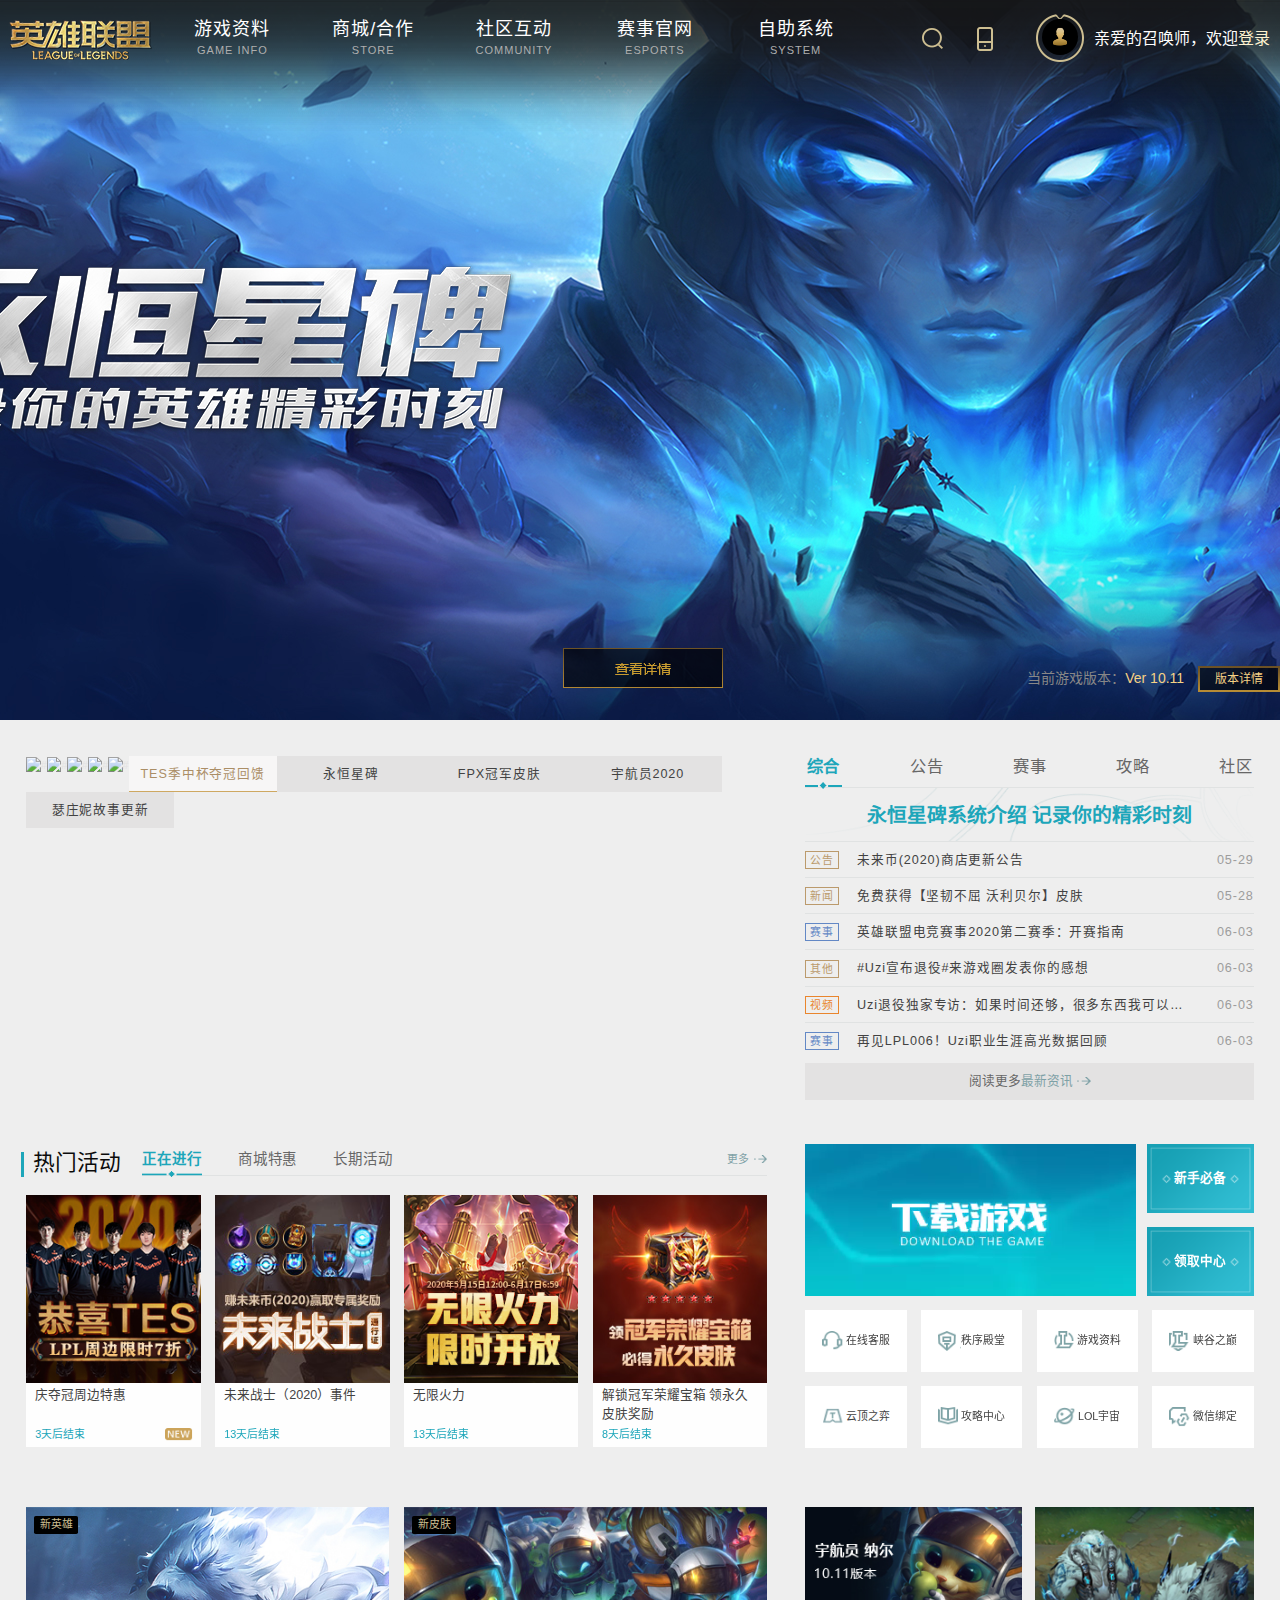
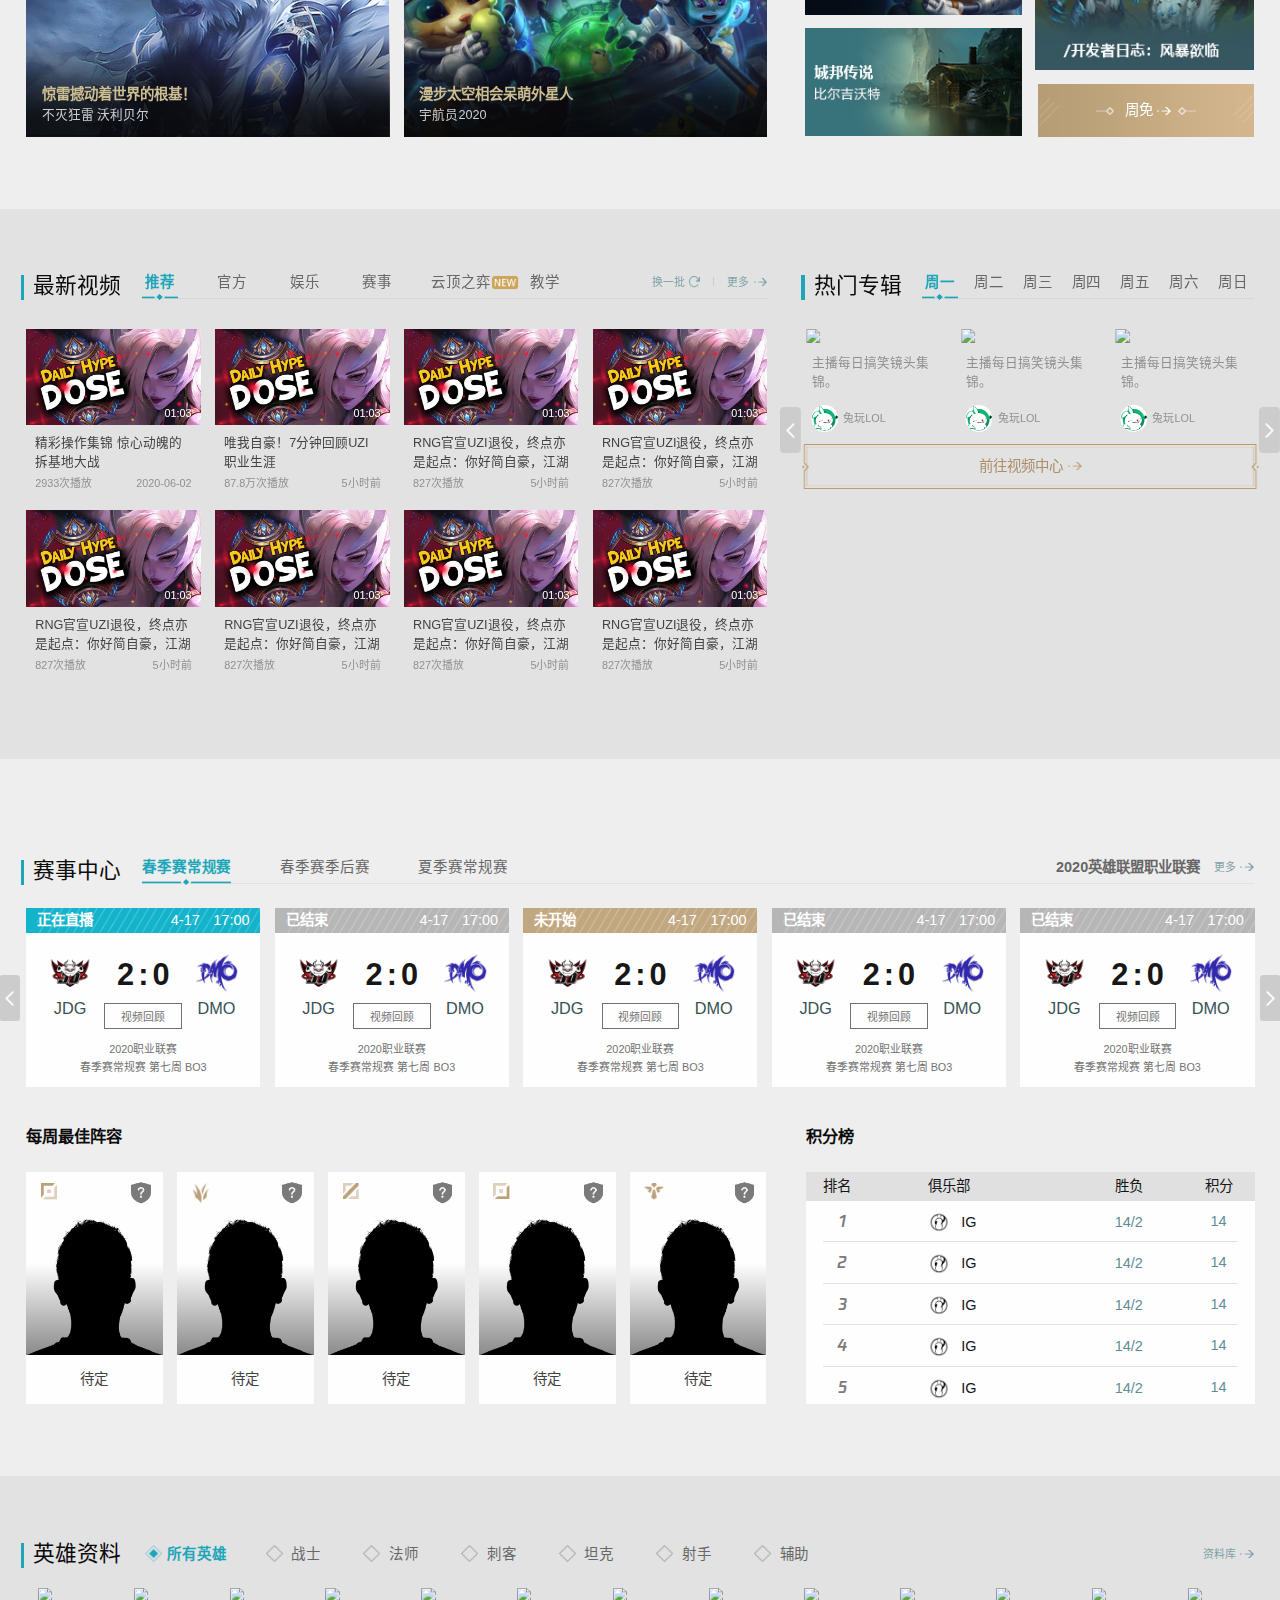
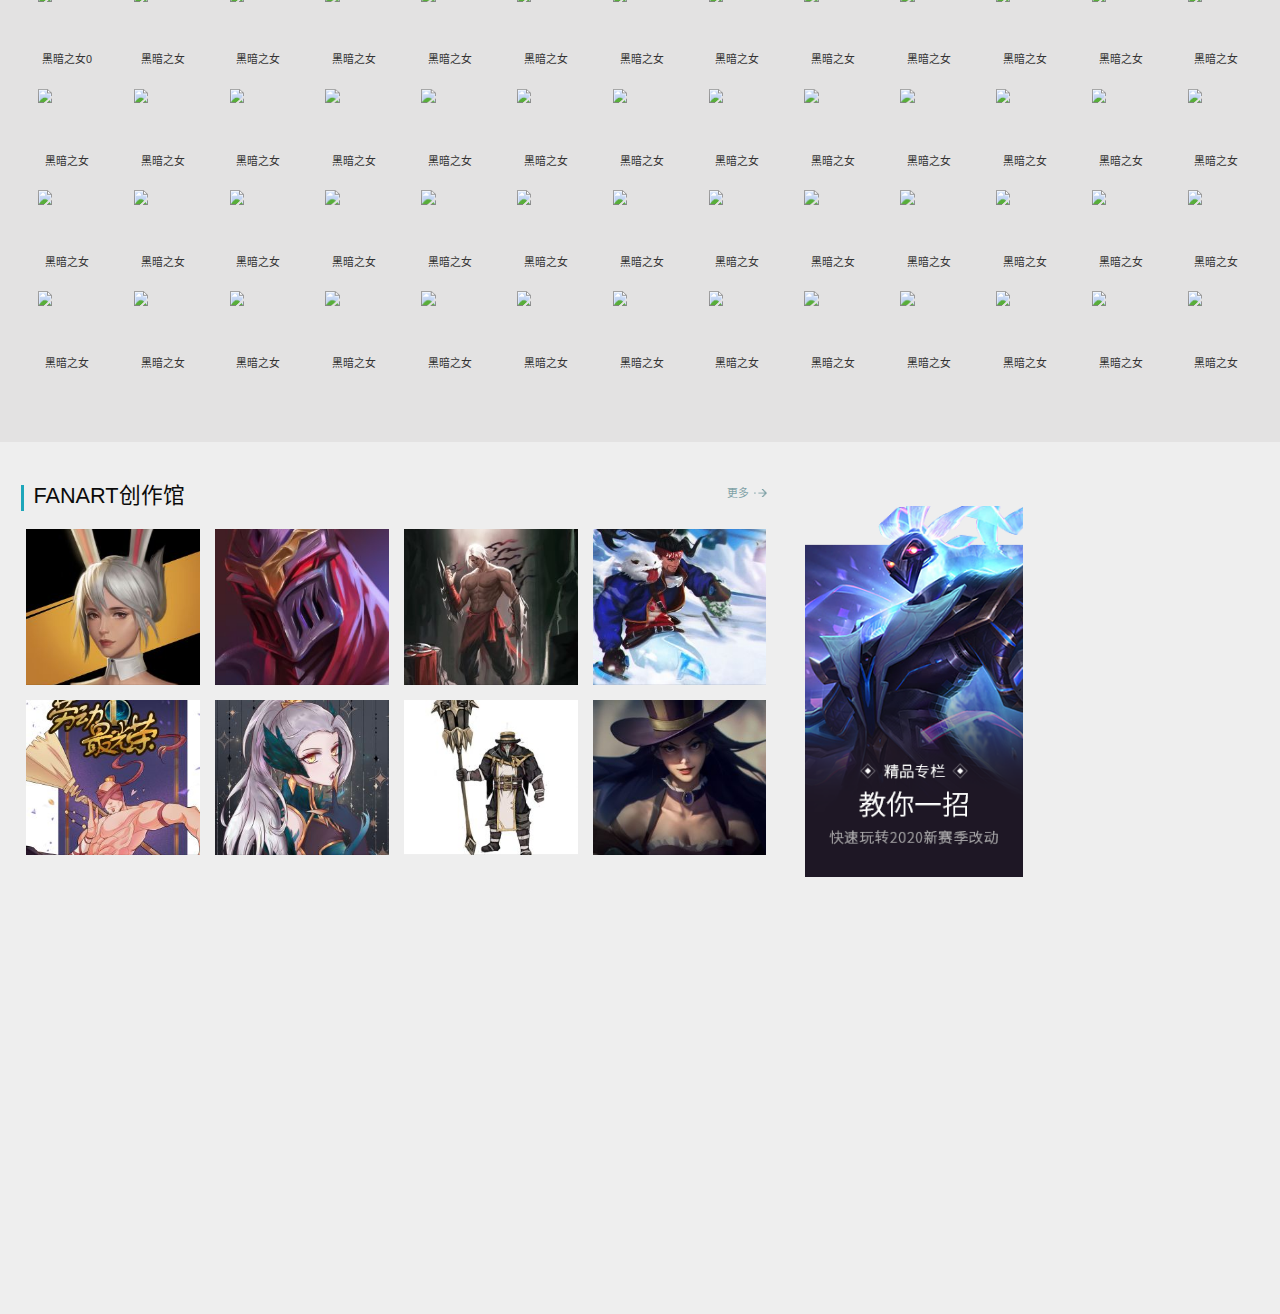
==== index.html @ ab1fd2f3 "FANART创作馆左侧内容开发完成" ====
<!DOCTYPE html>
<html lang="zh-CN">

<head>
    <meta charset="UTF-8">
    <meta name="viewport" content="width=device-width, initial-scale=1.0">
    <link rel="shortcut icon" href="favicon.ico" type="image/x-icon">
    <link rel="stylesheet" href="css/base.css">
    <link rel="stylesheet" href="css/common.css">
    <link rel="stylesheet" href="css/index.css">
    <link rel="stylesheet" href="css/idangerous.swiper.scrollbar.css">
    <!-- <script src="js/idangerous.swiper2.7.6.js"></script> -->
    <!-- <script src="js/jquery-3.2.1.js"></script> -->
    <title>英雄联盟</title>
</head>

<body>
    <header class="big pr">
        <div class="head_nav w pr">
            <img src="./images/logo-public.png" alt="" class="fl">
            <ul class="fl" onmouseover="subNavDown()" onmouseout="subNavUp()">
                <li>
                    <a href="javascript:;">
                        <h3 class="head_title">游戏资料</h3>
                        <span class="head_subtitle">GAME INFO</span>
                    </a>
                </li>
                <li>
                    <a href="javascript:;">
                        <h3 class="head_title">商城/合作</h3>
                        <span class="head_subtitle">STORE</span>
                    </a>
                </li>
                <li>
                    <a href="javascript:;">
                        <h3 class="head_title">社区互动</h3>
                        <span class="head_subtitle">COMMUNITY</span>
                    </a>
                </li>
                <li>
                    <a href="javascript:;">
                        <h3 class="head_title">赛事官网</h3>
                        <span class="head_subtitle">ESPORTS</span>
                    </a>
                </li>
                <li>
                    <a href="javascript:;">
                        <h3 class="head_title">自助系统</h3>
                        <span class="head_subtitle">SYSTEM</span>
                    </a>
                </li>
            </ul>
            <ul class="fr">
                <li><a href="javascript:;" class="icon_search" onclick="searchOpen()"></a></li>
                <li><a href="javascript:;" class="icon_phone" onmouseover="display('.hover_phone', 'show')"
                        onmouseout="display('.hover_phone', 'none')"></a></li>
                <li>
                    <div class="unlogin pr" onmouseover="display('.hover_login', 'show')"
                        onmouseout="display('.hover_login', 'none')">
                        <a href="javascript:;" class="icon_user fl"><img src="images/default.png" alt=""
                                srcset=""></a><span>亲爱的召唤师，欢迎</span><a href="javascript:;" class="head_login">登录</a>
                    </div>
                </li>
            </ul>
            <div class="hover_phone pa" onmouseover="display('.hover_phone', 'show')"
                onmouseout="display('.hover_phone', 'none')">
                <div class="qrcode">
                    <img src="images/zm-qrcode.jpg" class="qrcode_img">
                </div>
                <p>扫码下载掌上英雄联盟</p>
                <img src="images/polo.gif" class="polo pa">
            </div>
            <div class="hover_login pa" onmouseover="display('.hover_login', 'show')"
                onmouseout="display('.hover_login', 'none')">
                <p class="p1">
                    登录并且绑定大区后才可以查看您的具体信息哦<br>
                    (包括战绩、资产、声望）
                </p>
                <p class="p2">
                    官网个人信息显示略有延迟，请以游戏数据为准
                </p>
                <a href="javascript:;" class="">进入个人中心<i class="arrow"></i></a>
            </div>
        </div>
        <div class="dark_mark"></div>
        <div class="head_sub_nav pa hide" onmouseover="subNavDown()" onmouseout="subNavUp()">
            <div class="head_sub_nav_inner w">
                <ul>
                    <li>
                        <a href="javascript:;">
                            <span>游戏下载</span>
                        </a>
                    </li>
                    <li>
                        <a href="javascript:;">
                            <span>新手指引</span>
                        </a>
                    </li>
                    <li>
                        <a href="javascript:;">
                            <span>资料库</span>
                        </a>
                    </li>
                    <li>
                        <a href="javascript:;">
                            <i class="icon_new"></i>
                            <span>云顶之弈</span>
                        </a>
                    </li>
                    <li>
                        <a href="javascript:;">
                            <i class="icon_new"></i>
                            <span>攻略中心</span>
                        </a>
                    </li>
                    <li>
                        <a href="javascript:;">
                            <span>开发者基地</span>
                        </a>
                    </li>
                    <li>
                        <a href="javascript:;">
                            <span>海克斯战利品库</span>
                        </a>
                    </li>
                    <li>
                        <a href="javascript:;">
                            <span>英雄联盟宇宙</span>
                        </a>
                    </li>
                </ul>
                <ul>
                    <li>
                        <a href="javascript:;">
                            <span>点券充值</span>
                        </a>
                    </li>
                    <li>
                        <a href="javascript:;">
                            <i class="icon_hot"></i>
                            <span>道聚城</span>
                        </a>
                    </li>
                    <li>
                        <a href="javascript:;">
                            <span>周边商城</span>
                        </a>
                    </li>
                    <li>
                        <a href="javascript:;">
                            <span>LOL桌游</span>
                        </a>
                    </li>
                    <li>
                        <a href="javascript:;">
                            <span>LOL信用卡</span>
                        </a>
                    </li>
                    <li>
                        <a href="javascript:;">
                            <span>网吧特权</span>
                        </a>
                    </li>
                    <li>
                        <a href="javascript:;">
                            <span>电竞小说</span>
                        </a>
                    </li>
                </ul>
                <ul>
                    <li>
                        <a href="javascript:;">
                            <span>官方社区</span>
                        </a>
                    </li>
                    <li>
                        <a href="javascript:;">
                            <span>视频中心</span>
                        </a>
                    </li>
                    <li>
                        <a href="javascript:;">
                            <span>官方论坛</span>
                        </a>
                    </li>
                    <li>
                        <a href="javascript:;">
                            <span>官方微信</span>
                        </a>
                    </li>
                    <li>
                        <a href="javascript:;">
                            <span>官方微博</span>
                        </a>
                    </li>
                    <li>
                        <a href="javascript:;">
                            <span>玩家创作馆</span>
                        </a>
                    </li>
                    <li>
                        <a href="javascript:;">
                            <i class="icon_new"></i>
                            <span>作者入驻计划</span>
                        </a>
                    </li>
                    <li>
                        <a href="javascript:;">
                            <span>玩家服务</span>
                        </a>
                    </li>
                </ul>
                <ul>
                    <li>
                        <a href="javascript:;">
                            <i class="icon_hot"></i>
                            <span>LPL职业联赛</span>
                        </a>
                    </li>
                    <li>
                        <a href="javascript:;">
                            <i class="icon_hot"></i>
                            <span>LDL发展联赛</span>
                        </a>
                    </li>
                    <li>
                        <a href="javascript:;">
                            <span>全球总决赛</span>
                        </a>
                    </li>
                    <li>
                        <a href="javascript:;">
                            <span>全明星赛</span>
                        </a>
                    </li>
                    <li>
                        <a href="javascript:;">
                            <i class="icon_new"></i>
                            <span>季中杯</span>
                        </a>
                    </li>
                    <li>
                        <a href="javascript:;">
                            <span>德玛西亚杯</span>
                        </a>
                    </li>
                    <li>
                        <a href="javascript:;">
                            <span>全国高校联赛</span>
                        </a>
                    </li>
                </ul>
                <ul>
                    <li>
                        <a href="javascript:;">
                            <span>联系客服</span>
                        </a>
                    </li>
                    <li>
                        <a href="javascript:;">
                            <i class="icon_new"></i>
                            <span>转区系统</span>
                        </a>
                    </li>
                    <li>
                        <a href="javascript:;">
                            <i class="icon_hot"></i>
                            <span>封号查询</span>
                        </a>
                    </li>
                    <li>
                        <a href="javascript:;">
                            <span>账号注销</span>
                        </a>
                    </li>
                    <li>
                        <a href="javascript:;">
                            <i class="icon_new"></i>
                            <span>信誉分系统</span>
                        </a>
                    </li>
                    <li>
                        <a href="javascript:;">
                            <span>服务器状态查询</span>
                        </a>
                    </li>
                    <li>
                        <a href="javascript:;">
                            <span>秩序殿堂</span>
                        </a>
                    </li>
                    <li>
                        <a href="javascript:;">
                            <span>峡谷之巅</span>
                        </a>
                    </li>
                </ul>
            </div>
        </div>
        <div class="hover_search pa">
            <div class="hover_search_inner w">
                <a href="javascript:;" class="icon_close" onclick="searchClose()"></a>
                <input type="text" placeholder="搜索 lol.qq.com">
                <a href="javascript:;" class="icon_search"></a>
            </div>
            <div class="hover_phone pa" onmouseover="display('.hover_phone', 'show')"
                onmouseout="display('.hover_phone', 'none')">
                <div class="qrcode">
                    <img src="images/zm-qrcode.jpg" class="qrcode_img">
                </div>
                <p>扫码下载掌上英雄联盟</p>
                <img src="images/polo.gif" class="polo pa">
            </div>
        </div>
        <div class="head_topact w pr">
            <a href="javascript:;" class="link pa"></a>
            <div class="version pa">
                <span class="text">当前游戏版本：</span><span class="id">Ver 10.11 </span>
                <a href="javascript:;">版本详情</a>
            </div>
        </div>
    </header>
    <main>
        <div class="top_wrap_bg">
            <section class="top_wrap clearfix">
                <div class="promo fl">
                    <ul class="promo_img_list">
                        <li class="item"><img src="images/promo_img_1.jpeg" alt="#"></a></li>
                        <li class="item"><img src="images/promo_img_2.jpeg" alt="#"></a></li>
                        <li class="item"><img src="images/promo_img_3.jpeg" alt="#"></a></li>
                        <li class="item"><img src="images/promo_img_4.jpeg" alt="#"></a></li>
                        <li class="item"><img src="images/promo_img_5.jpeg" alt="#"></a></li>
                    </ul>
                    <ul class="promo_nav">
                        <li class="item selected" onmouseover="setPromoIndex(0)" onmouseout="startRotate()">TES季中杯夺冠回馈
                        </li>
                        <li class="item" onmouseover="setPromoIndex(1)" onmouseout="startRotate()">永恒星碑</li>
                        <li class="item" onmouseover="setPromoIndex(2)" onmouseout="startRotate()">FPX冠军皮肤</li>
                        <li class="item" onmouseover="setPromoIndex(3)" onmouseout="startRotate()">宇航员2020</li>
                        <li class="item" onmouseover="setPromoIndex(4)" onmouseout="startRotate()">瑟庄妮故事更新</li>
                    </ul>
                </div>
                <div class="news fr">
                    <ul class="new_tab tab">
                        <li class="item selected" onmouseover="select('.news', 0)">综合</li>
                        <li class="item" onmouseover="select('.news', 1)">公告</li>
                        <li class="item" onmouseover="select('.news', 2)">赛事</li>
                        <li class="item" onmouseover="select('.news', 3)">攻略</li>
                        <li class="item" onmouseover="select('.news', 4)">社区</li>
                    </ul>
                    <div class="new_content tab_content">
                        <ul class="content_item selected">
                            <li class="item first">
                                <a href="javascript:;">永恒星碑系统介绍 记录你的精彩时刻</a>
                            </li>
                            <li class="item inform">
                                <span class="tag">公告</span><a href="javascript:;"
                                    class="new_title">未来币(2020)商店更新公告</a><span class="new_date">05-29</span>
                            </li>
                            <li class="item inform">
                                <span class="tag">新闻</span><a href="javascript:;" class="new_title">免费获得【坚韧不屈
                                    沃利贝尔】皮肤</a><span class="new_date">05-28</span>
                            </li>
                            <li class="item sport">
                                <span class="tag">赛事</span><a href="javascript:;"
                                    class="new_title">英雄联盟电竞赛事2020第二赛季：开赛指南</a><span class="new_date">06-03</span>
                            </li>
                            <li class="item inform">
                                <span class="tag">其他</span><a href="javascript:;"
                                    class="new_title">#Uzi宣布退役#来游戏圈发表你的感想</a><span class="new_date">06-03</span>
                            </li>
                            <li class="item video">
                                <span class="tag">视频</span><a href="javascript:;"
                                    class="new_title">Uzi退役独家专访：如果时间还够，很多东西我可以做到
                                </a><span class="new_date">06-03</span>
                            </li>
                            <li class="item sport">
                                <span class="tag">赛事</span><a href="javascript:;"
                                    class="new_title">再见LPL006！Uzi职业生涯高光数据回顾</a><span class="new_date">06-03</span>
                            </li>
                        </ul>
                        <ul class="content_item">
                            <li class="item first">
                                <a href="javascript:;">免费获得【坚韧不屈 沃利贝尔】皮肤</a>
                            </li>
                            <li class="item inform">
                                <span class="tag">公告</span><a href="javascript:;"
                                    class="new_title">季中杯话题活动999Q币皮肤基金中奖名单公布</a><span class="new_date">06-04</span>
                            </li>
                            <li class="item inform">
                                <span class="tag">公告</span><a href="javascript:;"
                                    class="new_title">6月5日免费英雄更新公告</a><span class="new_date">06-03</span>
                            </li>
                            <li class="item inform">
                                <span class="tag">公告</span><a href="javascript:;"
                                    class="new_title">峡谷之巅第六赛季即将结束</a><span class="new_date">06-02</span>
                            </li>
                            <li class="item inform">
                                <span class="tag">公告</span><a href="javascript:;"
                                    class="new_title">6月2日部分大区维护公告</a><span class="new_date">06-01</span>
                            </li>
                            <li class="item inform">
                                <span class="tag">公告</span><a href="javascript:;" class="new_title">庆季中杯TES战队夺冠
                                    精选限定皮肤限时销售活动</a><span class="new_date">05-31</span>
                            </li>
                            <li class="item inform">
                                <span class="tag">公告</span><a href="javascript:;"
                                    class="new_title">游戏环境公示及处罚名单5月29日</a><span class="new_date">05-29</span>
                            </li>
                        </ul>
                        <ul class="content_item">
                            <li class="item first">
                                <a href="javascript:;">英雄联盟电竞赛事2020第二赛季：开赛指南</a>
                            </li>
                            <li class="item video">
                                <span class="tag">视频</span><a href="javascript:;"
                                    class="new_title">【Uzi】故事会谢幕，但传奇会被铭记</a><span class="new_date">06-03</span>
                            </li>
                            <li class="item video">
                                <span class="tag">视频</span><a href="javascript:;"
                                    class="new_title">Uzi追梦多年最终退役，对他的思念已成了一种病</a><span class="new_date">06-03</span>
                            </li>
                            <li class="item video">
                                <span class="tag">视频</span><a href="javascript:;"
                                    class="new_title">Uzi退役独家专访：如果时间还够，很多东西我可以做到</a><span class="new_date">06-03</span>
                            </li>
                            <li class="item video">
                                <span class="tag">视频</span><a href="javascript:;"
                                    class="new_title">唯我自豪！7分钟回顾UZI职业生涯</a><span class="new_date">06-03</span>
                            </li>
                            <li class="item sport">
                                <span class="tag">赛事</span><a href="javascript:;" class="new_title">Uzi正式退役！他不是神
                                    他只不过是一个坚持了八年的追梦人</a><span class="new_date">06-03</span>
                            </li>
                            <li class="item sport">
                                <span class="tag">赛事</span><a href="javascript:;"
                                    class="new_title">再见LPL006！Uzi职业生涯高光数据回顾</a><span class="new_date">06-03</span>
                            </li>
                        </ul>
                        <ul class="content_item">
                            <li class="item first">
                                <a href="javascript:;">还在BAN厄斐琉斯？两个英雄治好月男恐惧症！</a>
                            </li>
                            <li class="item study">
                                <span class="tag">教学</span><a href="javascript:;" class="new_title">云顶虚空刺S级榜首
                                    极速成型85血星系杀手</a><span class="new_date">06-02</span>
                            </li>
                            <li class="item video">
                                <span class="tag">视频</span><a href="javascript:;" class="new_title">云顶之巅：金钱提款器
                                    装备榨汁机，红莲四海盗上分阵容教学</a><span class="new_date">05-31</span>
                            </li>
                            <li class="item study">
                                <span class="tag">教学</span><a href="javascript:;" class="new_title">10.11射手全面加强
                                    AD重新崛起成ADC</a><span class="new_date">05-31</span>
                            </li>
                            <li class="item study">
                                <span class="tag">教学</span><a href="javascript:;" class="new_title">虚空崛起天使降临
                                    新版本云顶阵容大评级</a><span class="new_date">05-31</span>
                            </li>
                            <li class="item study">
                                <span class="tag">教学</span><a href="javascript:;" class="new_title">启封卡牌节奏爆表
                                    Faker路人局上分神器</a><span class="new_date">05-28</span>
                            </li>
                            <li class="item study">
                                <span class="tag">教学</span><a href="javascript:;" class="new_title">云顶虚空英雄的绝唱！
                                    S级阵容虚空斗刺法</a><span class="new_date">05-28</span>
                            </li>
                        </ul>
                        <ul class="content_item">
                            <li class="item first">
                                <a href="javascript:;">假如把Uzi的职业生涯倒放：一只狂小狗半部电竞史</a>
                            </li>
                            <li class="item video">
                                <span class="tag">视频</span><a href="javascript:;" class="new_title">分析JDG再度击败FPX的原因
                                    S9冠军为何退步</a><span class="new_date">06-03</span>
                            </li>
                            <li class="item entertain">
                                <span class="tag">娱乐</span><a href="javascript:;" class="new_title">「快讯」Uzi简自豪断开连接宣布退役
                                    七载逐梦路终究意难平</a><span class="new_date">06-03</span>
                            </li>
                            <li class="item video">
                                <span class="tag">视频</span><a href="javascript:;" class="new_title">专访TES
                                    369：很欣赏Nuguri与Kiin</a><span class="new_date">06-02</span>
                            </li>
                            <li class="item video">
                                <span class="tag">视频</span><a href="javascript:;"
                                    class="new_title">未来战士皮肤混剪——我们必将血战！</a><span class="new_date">06-02</span>
                            </li>
                            <li class="item sport">
                                <span class="tag">赛事</span><a href="javascript:;"
                                    class="new_title">滔搏勇夺季中杯冠军！左手杀人书引热议</a><span class="new_date">06-01</span>
                            </li>
                            <li class="item sport">
                                <span class="tag">赛事</span><a href="javascript:;" class="new_title">RNG大名单：狗不在狼离开
                                    S10之前你只能相信李元浩！</a><span class="new_date">06-01</span>
                            </li>
                        </ul>
                    </div>
                    <a href="javascript:;" class="more">
                        <span class="s1">阅读更多</span><span class="s2">最新资讯</span><i class="arrow"></i>
                    </a>
                </div>
                <div class="hot_act fl">
                    <div class="top_tab clearfix">
                        <span class="tab_title">热门活动</span>
                        <ul class="tab">
                            <li class="item selected" onmouseover="select('.hot_act', 0)">正在进行</li>
                            <li class="item" onmouseover="select('.hot_act', 1)">商城特惠</li>
                            <li class="item" onmouseover="select('.hot_act', 2)">长期活动</li>
                            <a href="javascript:;" class="more">更多<i class="arrow"></i></a>
                        </ul>
                    </div>
                    <div class="tab_content">
                        <ul class="content_item selected">
                            <li class="act_item">
                                <img src="images/act_img_1.jpg" alt="#" class="act_img">
                                <p class="act_title">庆夺冠周边特惠</p>
                                <p class="act_date">3天后结束<i class="icon_new"></i></p>
                                <a href="javascript:;" class="act_mask pa">
                                    <div class="mask_inner">
                                        <i class="hover_bg"></i>
                                        <div class="hover_act_info">
                                            <p class="p1">庆夺冠周边特惠</p>
                                            <p class="p2">恭喜TES夺得MSC冠军，LPL周边七折回馈。</p>
                                            <p class="p2">2020-06-01 - 2020-06-07</p>
                                        </div>
                                    </div>
                                </a>
                            </li>
                            <li class="act_item">
                                <img src="images/act_img_2.jpg" alt="#" class="act_img">
                                <p class="act_title">未来战士（2020）事件</p>
                                <p class="act_date">13天后结束</p>
                                <a href="javascript:;" class="act_mask pa">
                                    <div class="mask_inner">
                                        <i class="hover_bg"></i>
                                        <div class="hover_act_info">
                                            <p class="p1">未来战士（2020）事件</p>
                                            <p class="p2">2000未来币(2020)兑换未来战士 卢锡安 至臻</p>
                                            <p class="p2">2020-05-15 - 2020-06-17</p>
                                        </div>
                                    </div>
                                </a>
                            </li>
                            <li class="act_item">
                                <img src="images/act_img_3.jpg" alt="#" class="act_img">
                                <p class="act_title">无限火力</p>
                                <p class="act_date">13天后结束</p>
                                <a href="javascript:;" class="act_mask pa">
                                    <div class="mask_inner">
                                        <i class="hover_bg"></i>
                                        <div class="hover_act_info">
                                            <p class="p1">无限火力</p>
                                            <p class="p2">享受快速技能冷却，无限法力值，超群攻击速度，随机英雄选择以及符文大陆中最声名显赫海牛的回归吧!</p>
                                            <p class="p2">2020-05-15 - 2020-06-17</p>
                                        </div>
                                    </div>
                                </a>
                            </li>
                            <li class="act_item">
                                <img src="images/act_img_4.jpg" alt="#" class="act_img">
                                <p class="act_title">解锁冠军荣耀宝箱 领永久皮肤奖励</p>
                                <p class="act_date">8天后结束</p>
                                <a href="javascript:;" class="act_mask pa">
                                    <div class="mask_inner">
                                        <i class="hover_bg"></i>
                                        <div class="hover_act_info">
                                            <p class="p1">解锁冠军荣耀宝箱 领永久皮肤奖励</p>
                                            <p class="p2">集火成凰，凤鸣四方。升级冠军荣耀宝箱，必得永久皮肤奖励。</p>
                                            <p class="p2">2020-04-30 - 2020-06-12</p>
                                        </div>
                                    </div>
                                </a>
                            </li>
                        </ul>
                        <ul class="content_item">
                            <li class="act_item">
                                <img src="images/act_img_5.jpg" alt="#" class="act_img">
                                <p class="act_title">黯晶2020</p>
                                <p class="act_date">长期活动</p>
                                <a href="javascript:;" class="act_mask pa">
                                    <div class="mask_inner">
                                        <i class="hover_bg"></i>
                                        <div class="hover_act_info">
                                            <p class="p1">黯晶2020</p>
                                            <p class="p2">全新皮肤和炫彩上线</p>
                                            <p class="p2">开启时间: 2020-03-10</p>
                                        </div>
                                    </div>
                                </a>
                            </li>
                            <li class="act_item">
                                <img src="images/act_img_6.jpg" alt="#" class="act_img">
                                <p class="act_title">小小英雄第四系列</p>
                                <p class="act_date">长期活动</p>
                                <a href="javascript:;" class="act_mask pa">
                                    <div class="mask_inner">
                                        <i class="hover_bg"></i>
                                        <div class="hover_act_info">
                                            <p class="p1">小小英雄第四系列</p>
                                            <p class="p2">软软、小志、团子，向你报到！</p>
                                            <p class="p2">开启时间: 2019-08-20</p>
                                        </div>
                                    </div>
                                </a>
                            </li>
                            <li class="act_item">
                                <img src="images/act_img_7.jpg" alt="#" class="act_img">
                                <p class="act_title">未来战士</p>
                                <p class="act_date">12天后结束</p>
                                <a href="javascript:;" class="act_mask pa">
                                    <div class="mask_inner">
                                        <i class="hover_bg"></i>
                                        <div class="hover_act_info">
                                            <p class="p1">未来战士</p>
                                            <p class="p2">全新皮肤及炫彩礼包，现已上线</p>
                                            <p class="p2">2020-05-15 - 2020-06-16</p>
                                        </div>
                                    </div>
                                </a>
                            </li>
                            <li class="act_item">
                                <img src="images/act_img_8.jpg" alt="#" class="act_img">
                                <p class="act_title">宇航员2020</p>
                                <p class="act_date">8天后结束<i class="icon_new"></i></p>
                                <a href="javascript:;" class="act_mask pa">
                                    <div class="mask_inner">
                                        <i class="hover_bg"></i>
                                        <div class="hover_act_info">
                                            <p class="p1">宇航员2020</p>
                                            <p class="p2">银河展望 漫步寰宇</p>
                                            <p class="p2">2020-05-29 - 2020-06-12</p>
                                        </div>
                                    </div>
                                </a>
                            </li>
                        </ul>
                        <ul class="content_item">
                            <li class="act_item">
                                <img src="images/act_img_9.jpg" alt="#" class="act_img">
                                <p class="act_title">英雄联盟：永恒星碑</p>
                                <p class="act_date">长期活动<i class="icon_new"></i></p>
                                <a href="javascript:;" class="act_mask pa">
                                    <div class="mask_inner">
                                        <i class="hover_bg"></i>
                                        <div class="hover_act_info">
                                            <p class="p1">英雄联盟：永恒星碑</p>
                                            <p class="p2">即刻解锁，记录你的英雄精彩时刻</p>
                                            <p class="p2">开启时间: 2020-05-29</p>
                                        </div>
                                    </div>
                                </a>
                            </li>
                            <li class="act_item">
                                <img src="images/act_img_10.jpg" alt="#" class="act_img">
                                <p class="act_title">LPL X NIKE联名队服</p>
                                <p class="act_date">长期活动</p>
                                <a href="javascript:;" class="act_mask pa">
                                    <div class="mask_inner">
                                        <i class="hover_bg"></i>
                                        <div class="hover_act_info">
                                            <p class="p1">LPL X NIKE联名队服</p>
                                            <p class="p2">选手同款，LPL X NIKE联名队服现已上线</p>
                                            <p class="p2">开启时间: 2020-01-13</p>
                                        </div>
                                    </div>
                                </a>
                            </li>
                            <li class="act_item">
                                <img src="images/act_img_11.jpg" alt="#" class="act_img">
                                <p class="act_title">十周年最强福利</p>
                                <p class="act_date">长期活动</p>
                                <a href="javascript:;" class="act_mask pa">
                                    <div class="mask_inner">
                                        <i class="hover_bg"></i>
                                        <div class="hover_act_info">
                                            <p class="p1">十周年最强福利</p>
                                            <p class="p2">限定皮肤回馈 无限火力归来</p>
                                            <p class="p2">开启时间: 2019-10-18</p>
                                        </div>
                                    </div>
                                </a>
                            </li>
                            <li class="act_item">
                                <img src="images/act_img_12.jpg" alt="#" class="act_img">
                                <p class="act_title">英雄联盟信誉分查询</p>
                                <p class="act_date">长期活动</p>
                                <a href="javascript:;" class="act_mask pa">
                                    <div class="mask_inner">
                                        <i class="hover_bg"></i>
                                        <div class="hover_act_info">
                                            <p class="p1">英雄联盟信誉分查询</p>
                                            <p class="p2">希望各位玩家保持良好游戏行为，一起营造健康的游戏环境！</p>
                                            <p class="p2">开启时间: 2019-09-09</p>
                                        </div>
                                    </div>
                                </a>
                            </li>
                        </ul>
                    </div>
                </div>
                <div class="gamefunc fr">
                    <ul>
                        <li class="down_video">
                            <video src="videos/btn-download.mpeg" autoplay loop muted></video>
                        </li>
                        <li class="newbie pr">
                            新手必备
                            <div class="hover_inner">
                                <div>
                                    <i class="icon_zhiyin"></i>指引
                                </div>
                                <div>
                                    <i class="icon_gift"></i>礼包
                                </div>
                            </div>
                        </li>
                        <li class="receive">
                            领取中心
                        </li>
                        <li class="item"><i class="icon_zxkf"></i>在线客服</li>
                        <li class="item"><i class="icon_zxdt"></i>秩序殿堂</li>
                        <li class="item"><i class="icon_yxzl"></i>游戏资料</li>
                        <li class="item"><i class="icon_xgzd"></i>峡谷之巅</li>
                        <li class="item pr"><i class="icon_new"></i><i class="icon_ydzy"></i>云顶之弈</li>
                        <li class="item"><i class="icon_glzx"></i>攻略中心</li>
                        <li class="item"><i class="icon_lolyz"></i>LOL宇宙</li>
                        <li class="item"><i class="icon_wxbd"></i>微信绑定</li>
                    </ul>
                </div>
                <div class="new_hero_skin fl">
                    <div class="new_hero">
                        <span class="lable">新英雄</span>
                        <div class="pic_mask">
                            <p class="hero_skin_intro">
                                惊雷撼动着世界的根基！
                            </p>
                            <span class="hero_skin_name">不灭狂雷 沃利贝尔</span>
                        </div>
                        <div class="hover_hero_mask">
                            <div class="hover_inner">
                                <p class="hover_hero_name">不灭狂雷 沃利贝尔</p>
                                <a href="javascript:;" class="btn_more">查看详情<i class="arrow"></i></a>
                            </div>
                        </div>
                    </div>
                    <div class="new_skin pr" onmouseover="show('.more_skin', 'show')"
                        onmouseout="show('.more_skin', 'none')">
                        <span class="lable">新皮肤</span>
                        <div class="pic_mask">
                            <p class="hero_skin_intro">
                                漫步太空相会呆萌外星人
                            </p>
                            <span class="hero_skin_name">宇航员2020</span>
                        </div>
                        <div class="hover_skin_video">
                            <video webkit-playsinline x-webkit-airplay preload="auto" autoplay loop muted
                                controls="controls" src="videos/skin_video.mp4">
                            </video>
                            <div class="info pr">
                                <p class="title">
                                    漫步太空相会呆萌外星人
                                </p>
                                <p class="subtitle">
                                    宇航员2020
                                </p>
                                <a href="javascript:;" class="more">查看详情</a>
                            </div>
                        </div>
                    </div>
                </div>
                <div class="new_version fr pr">
                    <ul>
                        <li class="version">
                            <div class="hover_version">
                                <img src="images/version_big_img.jpg" alt="" class="version_img">
                                <div class="info">
                                    <p class="title">
                                        版本更新
                                    </p>
                                    <p class="subtitle">
                                        游戏版本10.11
                                    </p>
                                    <a href="javascript:;" class="more">查看详情</a>
                                </div>
                            </div>
                        </li>
                        <li class="development_log pr">
                            <a href="javascript:;" class="hover_mask">
                                <div class="hover_inner">
                                    <div class="hover_log_info">
                                        <p class="title">/开发者日志：风暴欲临</p>
                                        <p class="subtitle">沃利贝尔更新的最新进展，提前了解他的模型、语音以及更多信息。</p>
                                    </div>
                                </div>
                            </a>
                        </li>
                        <li class="new_model"></li>
                        <li class="week_free pr" onmouseover="display('.hover_week_free', 'show')"
                            onmouseout="display('.hover_week_free', 'none')">
                            <a href="javascript:;"><i class="icon_left"></i>周免<i class="arrow"></i><i
                                    class="icon_right"></i></a>
                        </li>
                        <div class="hover_week_free pr" onmouseover="display('.hover_week_free', 'show')"
                            onmouseout="display('.hover_week_free', 'none')">
                            <i class="icon_triangle"></i>
                            <ul class="free_hore_list">
                                <li class="item"><img src="images/Ryze.png" alt=""></li>
                                <li class="item"><img src="images/Teemo.png" alt=""></li>
                                <li class="item"><img src="images/Evelynn.png" alt=""></li>
                                <li class="item"><img src="images/DrMundo.png" alt=""></li>
                                <li class="item"><img src="images/Janna.png" alt=""></li>
                                <li class="item"><img src="images/Corki.png" alt=""></li>
                                <li class="item"><img src="images/Swain.png" alt=""></li>
                                <li class="item"><img src="images/Orianna.png" alt=""></li>
                                <li class="item"><img src="images/MonkeyKing.png" alt=""></li>
                                <li class="item"><img src="images/Nasus.png" alt=""></li>
                                <li class="item"><img src="images/Garen.png" alt=""></li>
                                <li class="item"><img src="images/Ryze.png" alt=""></li>
                                <li class="item"><img src="images/Shyvana.png" alt=""></li>
                                <li class="item"><img src="images/Draven.png" alt=""></li>
                                <li class="item"><img src="images/Diana.png" alt=""></li>
                                <li class="item"><img src="images/Syndra.png" alt=""></li>
                                <li class="item"><img src="images/Zoe.png" alt=""></li>
                                <li class="item"><img src="images/Zyra.png" alt=""></li>
                                <li class="item"><img src="images/Kled.png" alt=""></li>
                            </ul>
                        </div>
                    </ul>
                </div>
                <div class="more_skin fl" onmouseover="show('.more_skin', 'show')"
                    onmouseout="show('.more_skin', 'none')">
                    <ul>
                        <li class="item">
                            <img src="images/skin_img_1.jpg" class="skin_img">
                            <p class="skin_name">FPX冠军皮肤</p>
                        </li>
                        <li class="item">
                            <img src="images/skin_img_2.jpg" class="skin_img">
                            <p class="skin_name">FPX冠军皮肤</p>
                        </li>
                        <li class="item">
                            <img src="images/skin_img_3.jpg" class="skin_img">
                            <p class="skin_name">FPX冠军皮肤</p>
                        </li>
                        <li class="item">
                            <img src="images/skin_img_4.jpg" class="skin_img">
                            <p class="skin_name">FPX冠军皮肤</p>
                        </li>
                        <li class="item">
                            <img src="images/skin_img_5.jpg" class="skin_img">
                            <p class="skin_name">FPX冠军皮肤</p>
                        </li>
                        <li class="item">
                            <img src="images/skin_img_6.jpg" class="skin_img">
                            <p class="skin_name">FPX冠军皮肤</p>
                        </li>
                        <li class="item">
                            <img src="images/skin_img_7.jpg" class="skin_img">
                            <p class="skin_name">FPX冠军皮肤</p>
                        </li>
                    </ul>
                </div>
            </section>
        </div>
        <div class="two_wrap_bg">
            <section class="two_wrap clearfix">
                <div class="new_video fl">
                    <div class="top_tab clearfix">
                        <span class="tab_title">最新视频</span>
                        <ul class="tab">
                            <li class="item selected" onmouseover="select('.new_video', 0)">推荐</li>
                            <li class="item" onmouseover="select('.new_video', 1)">官方</li>
                            <li class="item" onmouseover="select('.new_video', 2)">娱乐</li>
                            <li class="item" onmouseover="select('.new_video', 3)">赛事</li>
                            <li class="item" onmouseover="select('.new_video', 4)">云顶之弈<i class="icon_new"></i></li>
                            <li class="item" onmouseover="select('.new_video', 5)">教学</li>
                            <a href="javascript:;" class="more">更多<i class="arrow"></i></a>
                            <a class="more change_batch"><span>换一批</span><i class="icon_refresh"></i></a>
                        </ul>
                    </div>
                    <div class="tab_content">
                        <ul class="content_item selected">
                            <li onmousemove="update_progress(event,this)">
                                <div class="video_mask pr">
                                    <div class="video-pre-wrap">
                                        <img class="video_pre_img" src="images/video_pre_img_111.jpg" alt="">
                                        <span class="progress_bar"> </span>
                                        <span class="progress_bar_inner"></span>
                                    </div>
                                    <img class="video_img" src="images/video_img_11.jpg" alt="">
                                    <span class="video_len">01:03</span>
                                </div>
                                <div class="video_info">
                                    <p class="video_title">
                                        精彩操作集锦 惊心动魄的拆基地大战
                                    </p>
                                    <span class="play_count">2933次播放</span><span class="pub_date">2020-06-02</span>
                                </div>
                            </li>
                            <li>
                                <div class="video_mask pr">
                                    <img class="video_img" src="images/video_img_11.jpg" alt="">
                                    <span class="video_len">01:03</span>
                                </div>
                                <div class="video_info">
                                    <p class="video_title">
                                        唯我自豪！7分钟回顾UZI职业生涯
                                    </p>
                                    <span class="play_count">87.8万次播放</span><span class="pub_date">5小时前</span>
                                </div>
                            </li>
                            <li>
                                <div class="video_mask pr">
                                    <img class="video_img" src="images/video_img_11.jpg" alt="">
                                    <span class="video_len">01:03</span>
                                </div>
                                <div class="video_info">
                                    <p class="video_title">
                                        RNG官宣UZI退役，终点亦是起点：你好简自豪，江湖再见
                                    </p>
                                    <span class="play_count">827次播放</span><span class="pub_date">5小时前</span>
                                </div>
                            </li>
                            <li>
                                <div class="video_mask pr">
                                    <img class="video_img" src="images/video_img_11.jpg" alt="">
                                    <span class="video_len">01:03</span>
                                </div>
                                <div class="video_info">
                                    <p class="video_title">
                                        RNG官宣UZI退役，终点亦是起点：你好简自豪，江湖再见
                                    </p>
                                    <span class="play_count">827次播放</span><span class="pub_date">5小时前</span>
                                </div>
                            </li>
                            <li>
                                <div class="video_mask pr">
                                    <img class="video_img" src="images/video_img_11.jpg" alt="">
                                    <span class="video_len">01:03</span>
                                </div>
                                <div class="video_info">
                                    <p class="video_title">
                                        RNG官宣UZI退役，终点亦是起点：你好简自豪，江湖再见
                                    </p>
                                    <span class="play_count">827次播放</span><span class="pub_date">5小时前</span>
                                </div>
                            </li>
                            <li>
                                <div class="video_mask pr">
                                    <img class="video_img" src="images/video_img_11.jpg" alt="">
                                    <span class="video_len">01:03</span>
                                </div>
                                <div class="video_info">
                                    <p class="video_title">
                                        RNG官宣UZI退役，终点亦是起点：你好简自豪，江湖再见
                                    </p>
                                    <span class="play_count">827次播放</span><span class="pub_date">5小时前</span>
                                </div>
                            </li>
                            <li>
                                <div class="video_mask pr">
                                    <img class="video_img" src="images/video_img_11.jpg" alt="">
                                    <span class="video_len">01:03</span>
                                </div>
                                <div class="video_info">
                                    <p class="video_title">
                                        RNG官宣UZI退役，终点亦是起点：你好简自豪，江湖再见
                                    </p>
                                    <span class="play_count">827次播放</span><span class="pub_date">5小时前</span>
                                </div>
                            </li>
                            <li>
                                <div class="video_mask pr">
                                    <img class="video_img" src="images/video_img_11.jpg" alt="">
                                    <span class="video_len">01:03</span>
                                </div>
                                <div class="video_info">
                                    <p class="video_title">
                                        RNG官宣UZI退役，终点亦是起点：你好简自豪，江湖再见
                                    </p>
                                    <span class="play_count">827次播放</span><span class="pub_date">5小时前</span>
                                </div>
                            </li>
                        </ul>
                        <ul class="content_item">
                            <li>
                                <div class="video_mask pr">
                                    <img class="video_img" src="images/video_img_2_1.jpg" alt="">
                                    <span class="video_len">01:03</span>
                                </div>
                                <div class="video_info">
                                    <p class="video_title">
                                        RNG官宣UZI退役，终点亦是起点：你好简自豪，江湖再见
                                    </p>
                                    <span class="play_count">827次播放</span><span class="pub_date">5小时前</span>
                                </div>
                            </li>
                            <li>
                                <div class="video_mask pr">
                                    <img class="video_img" src="images/video_img_11.jpg" alt="">
                                    <span class="video_len">01:03</span>
                                </div>
                                <div class="video_info">
                                    <p class="video_title">
                                        RNG官宣UZI退役，终点亦是起点：你好简自豪，江湖再见
                                    </p>
                                    <span class="play_count">827次播放</span><span class="pub_date">5小时前</span>
                                </div>
                            </li>
                            <li>
                                <div class="video_mask pr">
                                    <img class="video_img" src="images/video_img_11.jpg" alt="">
                                    <span class="video_len">01:03</span>
                                </div>
                                <div class="video_info">
                                    <p class="video_title">
                                        RNG官宣UZI退役，终点亦是起点：你好简自豪，江湖再见
                                    </p>
                                    <span class="play_count">827次播放</span><span class="pub_date">5小时前</span>
                                </div>
                            </li>
                            <li>
                                <div class="video_mask pr">
                                    <img class="video_img" src="images/video_img_11.jpg" alt="">
                                    <span class="video_len">01:03</span>
                                </div>
                                <div class="video_info">
                                    <p class="video_title">
                                        RNG官宣UZI退役，终点亦是起点：你好简自豪，江湖再见
                                    </p>
                                    <span class="play_count">827次播放</span><span class="pub_date">5小时前</span>
                                </div>
                            </li>
                            <li>
                                <div class="video_mask pr">
                                    <img class="video_img" src="images/video_img_11.jpg" alt="">
                                    <span class="video_len">01:03</span>
                                </div>
                                <div class="video_info">
                                    <p class="video_title">
                                        RNG官宣UZI退役，终点亦是起点：你好简自豪，江湖再见
                                    </p>
                                    <span class="play_count">827次播放</span><span class="pub_date">5小时前</span>
                                </div>
                            </li>
                            <li>
                                <div class="video_mask pr">
                                    <img class="video_img" src="images/video_img_11.jpg" alt="">
                                    <span class="video_len">01:03</span>
                                </div>
                                <div class="video_info">
                                    <p class="video_title">
                                        RNG官宣UZI退役，终点亦是起点：你好简自豪，江湖再见
                                    </p>
                                    <span class="play_count">827次播放</span><span class="pub_date">5小时前</span>
                                </div>
                            </li>
                            <li>
                                <div class="video_mask pr">
                                    <img class="video_img" src="images/video_img_11.jpg" alt="">
                                    <span class="video_len">01:03</span>
                                </div>
                                <div class="video_info">
                                    <p class="video_title">
                                        RNG官宣UZI退役，终点亦是起点：你好简自豪，江湖再见
                                    </p>
                                    <span class="play_count">827次播放</span><span class="pub_date">5小时前</span>
                                </div>
                            </li>
                            <li>
                                <div class="video_mask pr">
                                    <img class="video_img" src="images/video_img_11.jpg" alt="">
                                    <span class="video_len">01:03</span>
                                </div>
                                <div class="video_info">
                                    <p class="video_title">
                                        RNG官宣UZI退役，终点亦是起点：你好简自豪，江湖再见
                                    </p>
                                    <span class="play_count">827次播放</span><span class="pub_date">5小时前</span>
                                </div>
                            </li>
                        </ul>
                        <ul class="content_item">
                            <li>
                                <div class="video_mask pr">
                                    <img class="video_img" src="images/video_img_11.jpg" alt="">
                                    <span class="video_len">01:03</span>
                                </div>
                                <div class="video_info">
                                    <p class="video_title">
                                        RNG官宣UZI退役，终点亦是起点：你好简自豪，江湖再见
                                    </p>
                                    <span class="play_count">827次播放</span><span class="pub_date">5小时前</span>
                                </div>
                            </li>
                            <li>
                                <div class="video_mask pr">
                                    <img class="video_img" src="images/video_img_11.jpg" alt="">
                                    <span class="video_len">01:03</span>
                                </div>
                                <div class="video_info">
                                    <p class="video_title">
                                        RNG官宣UZI退役，终点亦是起点：你好简自豪，江湖再见
                                    </p>
                                    <span class="play_count">827次播放</span><span class="pub_date">5小时前</span>
                                </div>
                            </li>
                            <li>
                                <div class="video_mask pr">
                                    <img class="video_img" src="images/video_img_11.jpg" alt="">
                                    <span class="video_len">01:03</span>
                                </div>
                                <div class="video_info">
                                    <p class="video_title">
                                        RNG官宣UZI退役，终点亦是起点：你好简自豪，江湖再见
                                    </p>
                                    <span class="play_count">827次播放</span><span class="pub_date">5小时前</span>
                                </div>
                            </li>
                            <li>
                                <div class="video_mask pr">
                                    <img class="video_img" src="images/video_img_11.jpg" alt="">
                                    <span class="video_len">01:03</span>
                                </div>
                                <div class="video_info">
                                    <p class="video_title">
                                        RNG官宣UZI退役，终点亦是起点：你好简自豪，江湖再见
                                    </p>
                                    <span class="play_count">827次播放</span><span class="pub_date">5小时前</span>
                                </div>
                            </li>
                            <li>
                                <div class="video_mask pr">
                                    <img class="video_img" src="images/video_img_11.jpg" alt="">
                                    <span class="video_len">01:03</span>
                                </div>
                                <div class="video_info">
                                    <p class="video_title">
                                        RNG官宣UZI退役，终点亦是起点：你好简自豪，江湖再见
                                    </p>
                                    <span class="play_count">827次播放</span><span class="pub_date">5小时前</span>
                                </div>
                            </li>
                            <li>
                                <div class="video_mask pr">
                                    <img class="video_img" src="images/video_img_11.jpg" alt="">
                                    <span class="video_len">01:03</span>
                                </div>
                                <div class="video_info">
                                    <p class="video_title">
                                        RNG官宣UZI退役，终点亦是起点：你好简自豪，江湖再见
                                    </p>
                                    <span class="play_count">827次播放</span><span class="pub_date">5小时前</span>
                                </div>
                            </li>
                            <li>
                                <div class="video_mask pr">
                                    <img class="video_img" src="images/video_img_11.jpg" alt="">
                                    <span class="video_len">01:03</span>
                                </div>
                                <div class="video_info">
                                    <p class="video_title">
                                        RNG官宣UZI退役，终点亦是起点：你好简自豪，江湖再见
                                    </p>
                                    <span class="play_count">827次播放</span><span class="pub_date">5小时前</span>
                                </div>
                            </li>
                            <li>
                                <div class="video_mask pr">
                                    <img class="video_img" src="images/video_img_11.jpg" alt="">
                                    <span class="video_len">01:03</span>
                                </div>
                                <div class="video_info">
                                    <p class="video_title">
                                        RNG官宣UZI退役，终点亦是起点：你好简自豪，江湖再见
                                    </p>
                                    <span class="play_count">827次播放</span><span class="pub_date">5小时前</span>
                                </div>
                            </li>
                        </ul>
                        <ul class="content_item">
                            <li>
                                <div class="video_mask pr">
                                    <img class="video_img" src="images/video_img_2_1.jpg" alt="">
                                    <span class="video_len">01:03</span>
                                </div>
                                <div class="video_info">
                                    <p class="video_title">
                                        RNG官宣UZI退役，终点亦是起点：你好简自豪，江湖再见
                                    </p>
                                    <span class="play_count">827次播放</span><span class="pub_date">5小时前</span>
                                </div>
                            </li>
                            <li>
                                <div class="video_mask pr">
                                    <img class="video_img" src="images/video_img_11.jpg" alt="">
                                    <span class="video_len">01:03</span>
                                </div>
                                <div class="video_info">
                                    <p class="video_title">
                                        RNG官宣UZI退役，终点亦是起点：你好简自豪，江湖再见
                                    </p>
                                    <span class="play_count">827次播放</span><span class="pub_date">5小时前</span>
                                </div>
                            </li>
                            <li>
                                <div class="video_mask pr">
                                    <img class="video_img" src="images/video_img_11.jpg" alt="">
                                    <span class="video_len">01:03</span>
                                </div>
                                <div class="video_info">
                                    <p class="video_title">
                                        RNG官宣UZI退役，终点亦是起点：你好简自豪，江湖再见
                                    </p>
                                    <span class="play_count">827次播放</span><span class="pub_date">5小时前</span>
                                </div>
                            </li>
                            <li>
                                <div class="video_mask pr">
                                    <img class="video_img" src="images/video_img_11.jpg" alt="">
                                    <span class="video_len">01:03</span>
                                </div>
                                <div class="video_info">
                                    <p class="video_title">
                                        RNG官宣UZI退役，终点亦是起点：你好简自豪，江湖再见
                                    </p>
                                    <span class="play_count">827次播放</span><span class="pub_date">5小时前</span>
                                </div>
                            </li>
                            <li>
                                <div class="video_mask pr">
                                    <img class="video_img" src="images/video_img_11.jpg" alt="">
                                    <span class="video_len">01:03</span>
                                </div>
                                <div class="video_info">
                                    <p class="video_title">
                                        RNG官宣UZI退役，终点亦是起点：你好简自豪，江湖再见
                                    </p>
                                    <span class="play_count">827次播放</span><span class="pub_date">5小时前</span>
                                </div>
                            </li>
                            <li>
                                <div class="video_mask pr">
                                    <img class="video_img" src="images/video_img_11.jpg" alt="">
                                    <span class="video_len">01:03</span>
                                </div>
                                <div class="video_info">
                                    <p class="video_title">
                                        RNG官宣UZI退役，终点亦是起点：你好简自豪，江湖再见
                                    </p>
                                    <span class="play_count">827次播放</span><span class="pub_date">5小时前</span>
                                </div>
                            </li>
                            <li>
                                <div class="video_mask pr">
                                    <img class="video_img" src="images/video_img_11.jpg" alt="">
                                    <span class="video_len">01:03</span>
                                </div>
                                <div class="video_info">
                                    <p class="video_title">
                                        RNG官宣UZI退役，终点亦是起点：你好简自豪，江湖再见
                                    </p>
                                    <span class="play_count">827次播放</span><span class="pub_date">5小时前</span>
                                </div>
                            </li>
                            <li>
                                <div class="video_mask pr">
                                    <img class="video_img" src="images/video_img_11.jpg" alt="">
                                    <span class="video_len">01:03</span>
                                </div>
                                <div class="video_info">
                                    <p class="video_title">
                                        RNG官宣UZI退役，终点亦是起点：你好简自豪，江湖再见
                                    </p>
                                    <span class="play_count">827次播放</span><span class="pub_date">5小时前</span>
                                </div>
                            </li>
                        </ul>
                        <ul class="content_item">
                            <li>
                                <div class="video_mask pr">
                                    <img class="video_img" src="images/video_img_11.jpg" alt="">
                                    <span class="video_len">01:03</span>
                                </div>
                                <div class="video_info">
                                    <p class="video_title">
                                        RNG官宣UZI退役，终点亦是起点：你好简自豪，江湖再见
                                    </p>
                                    <span class="play_count">827次播放</span><span class="pub_date">5小时前</span>
                                </div>
                            </li>
                            <li>
                                <div class="video_mask pr">
                                    <img class="video_img" src="images/video_img_11.jpg" alt="">
                                    <span class="video_len">01:03</span>
                                </div>
                                <div class="video_info">
                                    <p class="video_title">
                                        RNG官宣UZI退役，终点亦是起点：你好简自豪，江湖再见
                                    </p>
                                    <span class="play_count">827次播放</span><span class="pub_date">5小时前</span>
                                </div>
                            </li>
                            <li>
                                <div class="video_mask pr">
                                    <img class="video_img" src="images/video_img_11.jpg" alt="">
                                    <span class="video_len">01:03</span>
                                </div>
                                <div class="video_info">
                                    <p class="video_title">
                                        RNG官宣UZI退役，终点亦是起点：你好简自豪，江湖再见
                                    </p>
                                    <span class="play_count">827次播放</span><span class="pub_date">5小时前</span>
                                </div>
                            </li>
                            <li>
                                <div class="video_mask pr">
                                    <img class="video_img" src="images/video_img_11.jpg" alt="">
                                    <span class="video_len">01:03</span>
                                </div>
                                <div class="video_info">
                                    <p class="video_title">
                                        RNG官宣UZI退役，终点亦是起点：你好简自豪，江湖再见
                                    </p>
                                    <span class="play_count">827次播放</span><span class="pub_date">5小时前</span>
                                </div>
                            </li>
                            <li>
                                <div class="video_mask pr">
                                    <img class="video_img" src="images/video_img_11.jpg" alt="">
                                    <span class="video_len">01:03</span>
                                </div>
                                <div class="video_info">
                                    <p class="video_title">
                                        RNG官宣UZI退役，终点亦是起点：你好简自豪，江湖再见
                                    </p>
                                    <span class="play_count">827次播放</span><span class="pub_date">5小时前</span>
                                </div>
                            </li>
                            <li>
                                <div class="video_mask pr">
                                    <img class="video_img" src="images/video_img_11.jpg" alt="">
                                    <span class="video_len">01:03</span>
                                </div>
                                <div class="video_info">
                                    <p class="video_title">
                                        RNG官宣UZI退役，终点亦是起点：你好简自豪，江湖再见
                                    </p>
                                    <span class="play_count">827次播放</span><span class="pub_date">5小时前</span>
                                </div>
                            </li>
                            <li>
                                <div class="video_mask pr">
                                    <img class="video_img" src="images/video_img_11.jpg" alt="">
                                    <span class="video_len">01:03</span>
                                </div>
                                <div class="video_info">
                                    <p class="video_title">
                                        RNG官宣UZI退役，终点亦是起点：你好简自豪，江湖再见
                                    </p>
                                    <span class="play_count">827次播放</span><span class="pub_date">5小时前</span>
                                </div>
                            </li>
                            <li>
                                <div class="video_mask pr">
                                    <img class="video_img" src="images/video_img_11.jpg" alt="">
                                    <span class="video_len">01:03</span>
                                </div>
                                <div class="video_info">
                                    <p class="video_title">
                                        RNG官宣UZI退役，终点亦是起点：你好简自豪，江湖再见
                                    </p>
                                    <span class="play_count">827次播放</span><span class="pub_date">5小时前</span>
                                </div>
                            </li>
                        </ul>
                        <ul class="content_item">
                            <li>
                                <div class="video_mask pr">
                                    <img class="video_img" src="images/video_img_11.jpg" alt="">
                                    <span class="video_len">01:03</span>
                                </div>
                                <div class="video_info">
                                    <p class="video_title">
                                        RNG官宣UZI退役，终点亦是起点：你好简自豪，江湖再见
                                    </p>
                                    <span class="play_count">827次播放</span><span class="pub_date">5小时前</span>
                                </div>
                            </li>
                            <li>
                                <div class="video_mask pr">
                                    <img class="video_img" src="images/video_img_11.jpg" alt="">
                                    <span class="video_len">01:03</span>
                                </div>
                                <div class="video_info">
                                    <p class="video_title">
                                        RNG官宣UZI退役，终点亦是起点：你好简自豪，江湖再见
                                    </p>
                                    <span class="play_count">827次播放</span><span class="pub_date">5小时前</span>
                                </div>
                            </li>
                            <li>
                                <div class="video_mask pr">
                                    <img class="video_img" src="images/video_img_11.jpg" alt="">
                                    <span class="video_len">01:03</span>
                                </div>
                                <div class="video_info">
                                    <p class="video_title">
                                        RNG官宣UZI退役，终点亦是起点：你好简自豪，江湖再见
                                    </p>
                                    <span class="play_count">827次播放</span><span class="pub_date">5小时前</span>
                                </div>
                            </li>
                            <li>
                                <div class="video_mask pr">
                                    <img class="video_img" src="images/video_img_11.jpg" alt="">
                                    <span class="video_len">01:03</span>
                                </div>
                                <div class="video_info">
                                    <p class="video_title">
                                        RNG官宣UZI退役，终点亦是起点：你好简自豪，江湖再见
                                    </p>
                                    <span class="play_count">827次播放</span><span class="pub_date">5小时前</span>
                                </div>
                            </li>
                            <li>
                                <div class="video_mask pr">
                                    <img class="video_img" src="images/video_img_11.jpg" alt="">
                                    <span class="video_len">01:03</span>
                                </div>
                                <div class="video_info">
                                    <p class="video_title">
                                        RNG官宣UZI退役，终点亦是起点：你好简自豪，江湖再见
                                    </p>
                                    <span class="play_count">827次播放</span><span class="pub_date">5小时前</span>
                                </div>
                            </li>
                            <li>
                                <div class="video_mask pr">
                                    <img class="video_img" src="images/video_img_11.jpg" alt="">
                                    <span class="video_len">01:03</span>
                                </div>
                                <div class="video_info">
                                    <p class="video_title">
                                        RNG官宣UZI退役，终点亦是起点：你好简自豪，江湖再见
                                    </p>
                                    <span class="play_count">827次播放</span><span class="pub_date">5小时前</span>
                                </div>
                            </li>
                            <li>
                                <div class="video_mask pr">
                                    <img class="video_img" src="images/video_img_11.jpg" alt="">
                                    <span class="video_len">01:03</span>
                                </div>
                                <div class="video_info">
                                    <p class="video_title">
                                        RNG官宣UZI退役，终点亦是起点：你好简自豪，江湖再见
                                    </p>
                                    <span class="play_count">827次播放</span><span class="pub_date">5小时前</span>
                                </div>
                            </li>
                            <li>
                                <div class="video_mask pr">
                                    <img class="video_img" src="images/video_img_11.jpg" alt="">
                                    <span class="video_len">01:03</span>
                                </div>
                                <div class="video_info">
                                    <p class="video_title">
                                        RNG官宣UZI退役，终点亦是起点：你好简自豪，江湖再见
                                    </p>
                                    <span class="play_count">827次播放</span><span class="pub_date">5小时前</span>
                                </div>
                            </li>
                        </ul>
                    </div>
                </div>
                <div class="hot_album fr pr">
                    <div class="top_tab clearfix">
                        <span class="tab_title">热门专辑</span>
                        <ul class="tab">
                            <li class="item selected" onmouseover="select('.hot_album', 0)">周一</li>
                            <li class="item" onmouseover="select('.hot_album', 1)">周二</li>
                            <li class="item" onmouseover="select('.hot_album', 2)">周三</li>
                            <li class="item" onmouseover="select('.hot_album', 3)">周四</li>
                            <li class="item" onmouseover="select('.hot_album', 4)">周五</li>
                            <li class="item" onmouseover="select('.hot_album', 5)">周六</li>
                            <li class="item" onmouseover="select('.hot_album', 6)">周日</li>
                        </ul>
                    </div>
                    <div class="tab_content">
                        <div class="swiper-container content_item selected" id="swiper1">
                            <ul class="swiper-wrapper">
                                <li class="album_item pr swiper-slide">
                                    <img src="images/album_img_11.jpg" class="album_img">
                                    <h4 class="album_name">主播日报</h4>
                                    <span class="update_date">2020-05-12更新</span>
                                    <a class="album_title" href="#">
                                        主播每日搞笑镜头集锦。
                                    </a>
                                    <a href="javascript:;" class="autor">
                                        <img class="autor_img" src="images/autor_11.jpg"></img><span
                                            class="autor_name">兔玩LOL</span>
                                    </a>
                                </li>
                                <li class="album_item pr swiper-slide">
                                    <img src="images/album_img_12.png" class="album_img">
                                    <h4 class="album_name">主播日报</h4>
                                    <span class="update_date">2020-05-12更新</span>
                                    <a class="album_title" href="#">
                                        主播每日搞笑镜头集锦。
                                    </a>
                                    <a href="javascript:;" class="autor">
                                        <img class="autor_img" src="images/autor_11.jpg"></img><span
                                            class="autor_name">兔玩LOL</span>
                                    </a>
                                </li>
                                <li class="album_item pr swiper-slide">
                                    <img src="images/album_img_13.jpg" class="album_img">
                                    <h4 class="album_name">主播日报</h4>
                                    <span class="update_date">2020-05-12更新</span>
                                    <a class="album_title" href="#">
                                        主播每日搞笑镜头集锦。
                                    </a>
                                    <a href="javascript:;" class="autor">
                                        <img class="autor_img" src="images/autor_11.jpg"></img><span
                                            class="autor_name">兔玩LOL</span>
                                    </a>
                                </li>
                                <li class="album_item pr swiper-slide">
                                    <img src="images/album_img_14.jpg" class="album_img">
                                    <h4 class="album_name">主播日报</h4>
                                    <span class="update_date">2020-05-12更新</span>
                                    <a class="album_title" href="#">
                                        主播每日搞笑镜头集锦。
                                    </a>
                                    <a href="javascript:;" class="autor">
                                        <img class="autor_img" src="images/autor_11.jpg"></img><span
                                            class="autor_name">兔玩LOL</span>
                                    </a>
                                </li>
                                <li class="album_item pr swiper-slide">
                                    <img src="images/album_img_15.jpg" class="album_img">
                                    <h4 class="album_name">主播日报</h4>
                                    <span class="update_date">2020-05-12更新</span>
                                    <a class="album_title" href="#">
                                        主播每日搞笑镜头集锦。
                                    </a>
                                    <a href="javascript:;" class="autor">
                                        <img class="autor_img" src="images/autor_11.jpg"></img><span
                                            class="autor_name">兔玩LOL</span>
                                    </a>
                                </li>
                            </ul>
                        </div>
                        <div class="swiper-container content_item" id="swiper2">
                            <ul class="swiper-wrapper">
                                <li class="album_item pr swiper-slide">
                                    <img src="images/album_img_11.jpg" class="album_img">
                                    <h4 class="album_name">主播日报</h4>
                                    <span class="update_date">2020-05-12更新</span>
                                    <a class="album_title" href="#">
                                        主播每日搞笑镜头集锦。
                                    </a>
                                    <a href="javascript:;" class="autor">
                                        <img class="autor_img" src="images/autor_11.jpg"></img><span
                                            class="autor_name">兔玩LOL</span>
                                    </a>
                                </li>
                                <li class="album_item pr swiper-slide">
                                    <img src="images/album_img_12.png" class="album_img">
                                    <h4 class="album_name">主播日报</h4>
                                    <span class="update_date">2020-05-12更新</span>
                                    <a class="album_title" href="#">
                                        主播每日搞笑镜头集锦。
                                    </a>
                                    <a href="javascript:;" class="autor">
                                        <img class="autor_img" src="images/autor_11.jpg"></img><span
                                            class="autor_name">兔玩LOL</span>
                                    </a>
                                </li>
                                <li class="album_item pr swiper-slide">
                                    <img src="images/album_img_13.jpg" class="album_img">
                                    <h4 class="album_name">主播日报</h4>
                                    <span class="update_date">2020-05-12更新</span>
                                    <a class="album_title" href="#">
                                        主播每日搞笑镜头集锦。
                                    </a>
                                    <a href="javascript:;" class="autor">
                                        <img class="autor_img" src="images/autor_11.jpg"></img><span
                                            class="autor_name">兔玩LOL</span>
                                    </a>
                                </li>
                                <li class="album_item pr swiper-slide">
                                    <img src="images/album_img_14.jpg" class="album_img">
                                    <h4 class="album_name">主播日报</h4>
                                    <span class="update_date">2020-05-12更新</span>
                                    <a class="album_title" href="#">
                                        主播每日搞笑镜头集锦。
                                    </a>
                                    <a href="javascript:;" class="autor">
                                        <img class="autor_img" src="images/autor_11.jpg"></img><span
                                            class="autor_name">兔玩LOL</span>
                                    </a>
                                </li>
                                <li class="album_item pr swiper-slide">
                                    <img src="images/album_img_15.jpg" class="album_img">
                                    <h4 class="album_name">主播日报</h4>
                                    <span class="update_date">2020-05-12更新</span>
                                    <a class="album_title" href="#">
                                        主播每日搞笑镜头集锦。
                                    </a>
                                    <a href="javascript:;" class="autor">
                                        <img class="autor_img" src="images/autor_11.jpg"></img><span
                                            class="autor_name">兔玩LOL</span>
                                    </a>
                                </li>
                            </ul>
                        </div>
                        <div class="swiper-container content_item" id="swiper3">
                            <ul class="swiper-wrapper">
                                <li class="album_item pr swiper-slide">
                                    <img src="images/album_img_11.jpg" class="album_img">
                                    <h4 class="album_name">主播日报</h4>
                                    <span class="update_date">2020-05-12更新</span>
                                    <a class="album_title" href="#">
                                        主播每日搞笑镜头集锦。
                                    </a>
                                    <a href="javascript:;" class="autor">
                                        <img class="autor_img" src="images/autor_11.jpg"></img><span
                                            class="autor_name">兔玩LOL</span>
                                    </a>
                                </li>
                                <li class="album_item pr swiper-slide">
                                    <img src="images/album_img_12.png" class="album_img">
                                    <h4 class="album_name">主播日报</h4>
                                    <span class="update_date">2020-05-12更新</span>
                                    <a class="album_title" href="#">
                                        主播每日搞笑镜头集锦。
                                    </a>
                                    <a href="javascript:;" class="autor">
                                        <img class="autor_img" src="images/autor_11.jpg"></img><span
                                            class="autor_name">兔玩LOL</span>
                                    </a>
                                </li>
                                <li class="album_item pr swiper-slide">
                                    <img src="images/album_img_13.jpg" class="album_img">
                                    <h4 class="album_name">主播日报</h4>
                                    <span class="update_date">2020-05-12更新</span>
                                    <a class="album_title" href="#">
                                        主播每日搞笑镜头集锦。
                                    </a>
                                    <a href="javascript:;" class="autor">
                                        <img class="autor_img" src="images/autor_11.jpg"></img><span
                                            class="autor_name">兔玩LOL</span>
                                    </a>
                                </li>
                                <li class="album_item pr swiper-slide">
                                    <img src="images/album_img_14.jpg" class="album_img">
                                    <h4 class="album_name">主播日报</h4>
                                    <span class="update_date">2020-05-12更新</span>
                                    <a class="album_title" href="#">
                                        主播每日搞笑镜头集锦。
                                    </a>
                                    <a href="javascript:;" class="autor">
                                        <img class="autor_img" src="images/autor_11.jpg"></img><span
                                            class="autor_name">兔玩LOL</span>
                                    </a>
                                </li>
                                <li class="album_item pr swiper-slide">
                                    <img src="images/album_img_15.jpg" class="album_img">
                                    <h4 class="album_name">主播日报</h4>
                                    <span class="update_date">2020-05-12更新</span>
                                    <a class="album_title" href="#">
                                        主播每日搞笑镜头集锦。
                                    </a>
                                    <a href="javascript:;" class="autor">
                                        <img class="autor_img" src="images/autor_11.jpg"></img><span
                                            class="autor_name">兔玩LOL</span>
                                    </a>
                                </li>
                            </ul>
                        </div>
                        <div class="swiper-container content_item" id="swiper4">
                            <ul class="swiper-wrapper">
                                <li class="album_item pr swiper-slide">
                                    <img src="images/album_img_11.jpg" class="album_img">
                                    <h4 class="album_name">主播日报</h4>
                                    <span class="update_date">2020-05-12更新</span>
                                    <a class="album_title" href="#">
                                        主播每日搞笑镜头集锦。
                                    </a>
                                    <a href="javascript:;" class="autor">
                                        <img class="autor_img" src="images/autor_11.jpg"></img><span
                                            class="autor_name">兔玩LOL</span>
                                    </a>
                                </li>
                                <li class="album_item pr swiper-slide">
                                    <img src="images/album_img_12.png" class="album_img">
                                    <h4 class="album_name">主播日报</h4>
                                    <span class="update_date">2020-05-12更新</span>
                                    <a class="album_title" href="#">
                                        主播每日搞笑镜头集锦。
                                    </a>
                                    <a href="javascript:;" class="autor">
                                        <img class="autor_img" src="images/autor_11.jpg"></img><span
                                            class="autor_name">兔玩LOL</span>
                                    </a>
                                </li>
                                <li class="album_item pr swiper-slide">
                                    <img src="images/album_img_13.jpg" class="album_img">
                                    <h4 class="album_name">主播日报</h4>
                                    <span class="update_date">2020-05-12更新</span>
                                    <a class="album_title" href="#">
                                        主播每日搞笑镜头集锦。
                                    </a>
                                    <a href="javascript:;" class="autor">
                                        <img class="autor_img" src="images/autor_11.jpg"></img><span
                                            class="autor_name">兔玩LOL</span>
                                    </a>
                                </li>
                                <li class="album_item pr swiper-slide">
                                    <img src="images/album_img_14.jpg" class="album_img">
                                    <h4 class="album_name">主播日报</h4>
                                    <span class="update_date">2020-05-12更新</span>
                                    <a class="album_title" href="#">
                                        主播每日搞笑镜头集锦。
                                    </a>
                                    <a href="javascript:;" class="autor">
                                        <img class="autor_img" src="images/autor_11.jpg"></img><span
                                            class="autor_name">兔玩LOL</span>
                                    </a>
                                </li>
                                <li class="album_item pr swiper-slide">
                                    <img src="images/album_img_15.jpg" class="album_img">
                                    <h4 class="album_name">主播日报</h4>
                                    <span class="update_date">2020-05-12更新</span>
                                    <a class="album_title" href="#">
                                        主播每日搞笑镜头集锦。
                                    </a>
                                    <a href="javascript:;" class="autor">
                                        <img class="autor_img" src="images/autor_11.jpg"></img><span
                                            class="autor_name">兔玩LOL</span>
                                    </a>
                                </li>
                            </ul>
                        </div>
                        <div class="swiper-container content_item" id="swiper5">
                            <ul class="swiper-wrapper">
                                <li class="album_item pr swiper-slide">
                                    <img src="images/album_img_11.jpg" class="album_img">
                                    <h4 class="album_name">主播日报</h4>
                                    <span class="update_date">2020-05-12更新</span>
                                    <a class="album_title" href="#">
                                        主播每日搞笑镜头集锦。
                                    </a>
                                    <a href="javascript:;" class="autor">
                                        <img class="autor_img" src="images/autor_11.jpg"></img><span
                                            class="autor_name">兔玩LOL</span>
                                    </a>
                                </li>
                                <li class="album_item pr swiper-slide">
                                    <img src="images/album_img_12.png" class="album_img">
                                    <h4 class="album_name">主播日报</h4>
                                    <span class="update_date">2020-05-12更新</span>
                                    <a class="album_title" href="#">
                                        主播每日搞笑镜头集锦。
                                    </a>
                                    <a href="javascript:;" class="autor">
                                        <img class="autor_img" src="images/autor_11.jpg"></img><span
                                            class="autor_name">兔玩LOL</span>
                                    </a>
                                </li>
                                <li class="album_item pr swiper-slide">
                                    <img src="images/album_img_13.jpg" class="album_img">
                                    <h4 class="album_name">主播日报</h4>
                                    <span class="update_date">2020-05-12更新</span>
                                    <a class="album_title" href="#">
                                        主播每日搞笑镜头集锦。
                                    </a>
                                    <a href="javascript:;" class="autor">
                                        <img class="autor_img" src="images/autor_11.jpg"></img><span
                                            class="autor_name">兔玩LOL</span>
                                    </a>
                                </li>
                                <li class="album_item pr swiper-slide">
                                    <img src="images/album_img_14.jpg" class="album_img">
                                    <h4 class="album_name">主播日报</h4>
                                    <span class="update_date">2020-05-12更新</span>
                                    <a class="album_title" href="#">
                                        主播每日搞笑镜头集锦。
                                    </a>
                                    <a href="javascript:;" class="autor">
                                        <img class="autor_img" src="images/autor_11.jpg"></img><span
                                            class="autor_name">兔玩LOL</span>
                                    </a>
                                </li>
                                <li class="album_item pr swiper-slide">
                                    <img src="images/album_img_15.jpg" class="album_img">
                                    <h4 class="album_name">主播日报</h4>
                                    <span class="update_date">2020-05-12更新</span>
                                    <a class="album_title" href="#">
                                        主播每日搞笑镜头集锦。
                                    </a>
                                    <a href="javascript:;" class="autor">
                                        <img class="autor_img" src="images/autor_11.jpg"></img><span
                                            class="autor_name">兔玩LOL</span>
                                    </a>
                                </li>
                            </ul>
                        </div>
                        <div class="swiper-container content_item" id="swiper6">
                            <ul class="swiper-wrapper">
                                <li class="album_item pr swiper-slide">
                                    <img src="images/album_img_11.jpg" class="album_img">
                                    <h4 class="album_name">主播日报</h4>
                                    <span class="update_date">2020-05-12更新</span>
                                    <a class="album_title" href="#">
                                        主播每日搞笑镜头集锦。
                                    </a>
                                    <a href="javascript:;" class="autor">
                                        <img class="autor_img" src="images/autor_11.jpg"></img><span
                                            class="autor_name">兔玩LOL</span>
                                    </a>
                                </li>
                                <li class="album_item pr swiper-slide">
                                    <img src="images/album_img_12.png" class="album_img">
                                    <h4 class="album_name">主播日报</h4>
                                    <span class="update_date">2020-05-12更新</span>
                                    <a class="album_title" href="#">
                                        主播每日搞笑镜头集锦。
                                    </a>
                                    <a href="javascript:;" class="autor">
                                        <img class="autor_img" src="images/autor_11.jpg"></img><span
                                            class="autor_name">兔玩LOL</span>
                                    </a>
                                </li>
                                <li class="album_item pr swiper-slide">
                                    <img src="images/album_img_13.jpg" class="album_img">
                                    <h4 class="album_name">主播日报</h4>
                                    <span class="update_date">2020-05-12更新</span>
                                    <a class="album_title" href="#">
                                        主播每日搞笑镜头集锦。
                                    </a>
                                    <a href="javascript:;" class="autor">
                                        <img class="autor_img" src="images/autor_11.jpg"></img><span
                                            class="autor_name">兔玩LOL</span>
                                    </a>
                                </li>
                                <li class="album_item pr swiper-slide">
                                    <img src="images/album_img_14.jpg" class="album_img">
                                    <h4 class="album_name">主播日报</h4>
                                    <span class="update_date">2020-05-12更新</span>
                                    <a class="album_title" href="#">
                                        主播每日搞笑镜头集锦。
                                    </a>
                                    <a href="javascript:;" class="autor">
                                        <img class="autor_img" src="images/autor_11.jpg"></img><span
                                            class="autor_name">兔玩LOL</span>
                                    </a>
                                </li>
                                <li class="album_item pr swiper-slide">
                                    <img src="images/album_img_15.jpg" class="album_img">
                                    <h4 class="album_name">主播日报</h4>
                                    <span class="update_date">2020-05-12更新</span>
                                    <a class="album_title" href="#">
                                        主播每日搞笑镜头集锦。
                                    </a>
                                    <a href="javascript:;" class="autor">
                                        <img class="autor_img" src="images/autor_11.jpg"></img><span
                                            class="autor_name">兔玩LOL</span>
                                    </a>
                                </li>
                            </ul>
                        </div>
                        <div class="swiper-container content_item" id="swiper7">
                            <ul class="swiper-wrapper">
                                <li class="album_item pr swiper-slide">
                                    <img src="images/album_img_11.jpg" class="album_img">
                                    <h4 class="album_name">主播日报</h4>
                                    <span class="update_date">2020-05-12更新</span>
                                    <a class="album_title" href="#">
                                        主播每日搞笑镜头集锦。
                                    </a>
                                    <a href="javascript:;" class="autor">
                                        <img class="autor_img" src="images/autor_11.jpg"></img><span
                                            class="autor_name">兔玩LOL</span>
                                    </a>
                                </li>
                                <li class="album_item pr swiper-slide">
                                    <img src="images/album_img_12.png" class="album_img">
                                    <h4 class="album_name">主播日报</h4>
                                    <span class="update_date">2020-05-12更新</span>
                                    <a class="album_title" href="#">
                                        主播每日搞笑镜头集锦。
                                    </a>
                                    <a href="javascript:;" class="autor">
                                        <img class="autor_img" src="images/autor_11.jpg"></img><span
                                            class="autor_name">兔玩LOL</span>
                                    </a>
                                </li>
                                <li class="album_item pr swiper-slide">
                                    <img src="images/album_img_13.jpg" class="album_img">
                                    <h4 class="album_name">主播日报</h4>
                                    <span class="update_date">2020-05-12更新</span>
                                    <a class="album_title" href="#">
                                        主播每日搞笑镜头集锦。
                                    </a>
                                    <a href="javascript:;" class="autor">
                                        <img class="autor_img" src="images/autor_11.jpg"></img><span
                                            class="autor_name">兔玩LOL</span>
                                    </a>
                                </li>
                                <li class="album_item pr swiper-slide">
                                    <img src="images/album_img_14.jpg" class="album_img">
                                    <h4 class="album_name">主播日报</h4>
                                    <span class="update_date">2020-05-12更新</span>
                                    <a class="album_title" href="#">
                                        主播每日搞笑镜头集锦。
                                    </a>
                                    <a href="javascript:;" class="autor">
                                        <img class="autor_img" src="images/autor_11.jpg"></img><span
                                            class="autor_name">兔玩LOL</span>
                                    </a>
                                </li>
                                <li class="album_item pr swiper-slide">
                                    <img src="images/album_img_15.jpg" class="album_img">
                                    <h4 class="album_name">主播日报</h4>
                                    <span class="update_date">2020-05-12更新</span>
                                    <a class="album_title" href="#">
                                        主播每日搞笑镜头集锦。
                                    </a>
                                    <a href="javascript:;" class="autor">
                                        <img class="autor_img" src="images/autor_11.jpg"></img><span
                                            class="autor_name">兔玩LOL</span>
                                    </a>
                                </li>
                            </ul>
                        </div>
                    </div>
                    <a href="javascript:;" class="btn_more" onclick="">
                        前往视频中心<i class="arrow"></i>
                    </a>
                    <a href="javascript:;" class="btn_left swiper-button-prev"></a>
                    <a href="javascript:;" class="btn_right swiper-button-next"></a>
                </div>
            </section>
        </div>
        <div class="match_wrap_bg clearfix">
            <section class="match_wrap">
                <div class="match_center fl pr">
                    <div class="top_tab clearfix">
                        <span class="tab_title">赛事中心</span>
                        <ul class="tab">
                            <li class="item selected" onmouseover="select('.match_center', 0)">春季赛常规赛</li>
                            <li class="item" onmouseover="select('.match_center', 1)">春季赛季后赛</li>
                            <li class="item" onmouseover="select('.match_center', 2)">夏季赛常规赛</li>
                            <a href="javascript:;" class="more">更多<i class="arrow"></i></a>
                            <a href="javascript:;" class="match_2020"><span>2020英雄联盟职业联赛</span><i
                                    class="icon_refresh"></i></a>
                        </ul>
                    </div>
                    <div class="tab_content">
                        <div class="swiper-container content_item selected" id="swiper8">
                            <ul class="swiper-wrapper">
                                <li class="match_item pr swiper-slide">
                                    <div class="topbar now">
                                        <i class="icon_bar"></i>
                                        <span class="status">正在直播</span><span class="time">17:00</span><span
                                            class="data">4-17</span>
                                        <div class="team team_A">
                                            <img class="team_img" src="images/team_JDG.png" alt="">
                                            <span class="team_name">JDG</span>
                                        </div>
                                        <div class="team team_B">
                                            <img class="team_img" src="images/team_DMO.png" alt="">
                                            <span class="team_name">DMO</span>
                                        </div>
                                        <div class="score">
                                            <a>2</a>
                                            <a>:</a>
                                            <a>0</a>
                                        </div>
                                        <p class="bt_match">视频回顾</p>
                                        <p class="p1">2020职业联赛</p>
                                        <p class="p2">春季赛常规赛 第七周 BO3</p>
                                    </div>
                                </li>
                                <li class="match_item pr swiper-slide">
                                    <div class="topbar over">
                                        <i class="icon_bar"></i>
                                        <span class="status">已结束</span><span class="time">17:00</span><span
                                            class="data">4-17</span>
                                        <div class="team team_A">
                                            <img class="team_img" src="images/team_JDG.png" alt="">
                                            <span class="team_name">JDG</span>
                                        </div>
                                        <div class="team team_B">
                                            <img class="team_img" src="images/team_DMO.png" alt="">
                                            <span class="team_name">DMO</span>
                                        </div>
                                        <div class="score">
                                            <a>2</a>
                                            <a>:</a>
                                            <a>0</a>
                                        </div>
                                        <p class="bt_match">视频回顾</p>
                                        <p class="p1">2020职业联赛</p>
                                        <p class="p2">春季赛常规赛 第七周 BO3</p>
                                    </div>
                                </li>
                                <li class="match_item pr swiper-slide">
                                    <div class="topbar wait">
                                        <i class="icon_bar"></i>
                                        <span class="status">未开始</span><span class="time">17:00</span><span
                                            class="data">4-17</span>
                                        <div class="team team_A">
                                            <img class="team_img" src="images/team_JDG.png" alt="">
                                            <span class="team_name">JDG</span>
                                        </div>
                                        <div class="team team_B">
                                            <img class="team_img" src="images/team_DMO.png" alt="">
                                            <span class="team_name">DMO</span>
                                        </div>
                                        <div class="score">
                                            <a>2</a>
                                            <a>:</a>
                                            <a>0</a>
                                        </div>
                                        <p class="bt_match">视频回顾</p>
                                        <p class="p1">2020职业联赛</p>
                                        <p class="p2">春季赛常规赛 第七周 BO3</p>
                                    </div>
                                </li>
                                <li class="match_item pr swiper-slide">
                                    <div class="topbar over">
                                        <i class="icon_bar"></i>
                                        <span class="status">已结束</span><span class="time">17:00</span><span
                                            class="data">4-17</span>
                                        <div class="team team_A">
                                            <img class="team_img" src="images/team_JDG.png" alt="">
                                            <span class="team_name">JDG</span>
                                        </div>
                                        <div class="team team_B">
                                            <img class="team_img" src="images/team_DMO.png" alt="">
                                            <span class="team_name">DMO</span>
                                        </div>
                                        <div class="score">
                                            <a>2</a>
                                            <a>:</a>
                                            <a>0</a>
                                        </div>
                                        <p class="bt_match">视频回顾</p>
                                        <p class="p1">2020职业联赛</p>
                                        <p class="p2">春季赛常规赛 第七周 BO3</p>
                                    </div>
                                </li>
                                <li class="match_item pr swiper-slide">
                                    <div class="topbar over">
                                        <i class="icon_bar"></i>
                                        <span class="status">已结束</span><span class="time">17:00</span><span
                                            class="data">4-17</span>
                                        <div class="team team_A">
                                            <img class="team_img" src="images/team_JDG.png" alt="">
                                            <span class="team_name">JDG</span>
                                        </div>
                                        <div class="team team_B">
                                            <img class="team_img" src="images/team_DMO.png" alt="">
                                            <span class="team_name">DMO</span>
                                        </div>
                                        <div class="score">
                                            <a>2</a>
                                            <a>:</a>
                                            <a>0</a>
                                        </div>
                                        <p class="bt_match">视频回顾</p>
                                        <p class="p1">2020职业联赛</p>
                                        <p class="p2">春季赛常规赛 第七周 BO3</p>
                                    </div>
                                </li>
                                <li class="match_item pr swiper-slide">
                                    <div class="topbar now">
                                        <i class="icon_bar"></i>
                                        <span class="status">正在直播</span><span class="time">17:00</span><span
                                            class="data">4-17</span>
                                        <div class="team team_A">
                                            <img class="team_img" src="images/team_JDG.png" alt="">
                                            <span class="team_name">JDG</span>
                                        </div>
                                        <div class="team team_B">
                                            <img class="team_img" src="images/team_DMO.png" alt="">
                                            <span class="team_name">DMO</span>
                                        </div>
                                        <div class="score">
                                            <a>2</a>
                                            <a>:</a>
                                            <a>0</a>
                                        </div>
                                        <p class="bt_match">视频回顾</p>
                                        <p class="p1">2020职业联赛</p>
                                        <p class="p2">春季赛常规赛 第七周 BO3</p>
                                    </div>
                                </li>
                                <li class="match_item pr swiper-slide">
                                    <div class="topbar over">
                                        <i class="icon_bar"></i>
                                        <span class="status">已结束</span><span class="time">17:00</span><span
                                            class="data">4-17</span>
                                        <div class="team team_A">
                                            <img class="team_img" src="images/team_JDG.png" alt="">
                                            <span class="team_name">JDG</span>
                                        </div>
                                        <div class="team team_B">
                                            <img class="team_img" src="images/team_DMO.png" alt="">
                                            <span class="team_name">DMO</span>
                                        </div>
                                        <div class="score">
                                            <a>2</a>
                                            <a>:</a>
                                            <a>0</a>
                                        </div>
                                        <p class="bt_match">视频回顾</p>
                                        <p class="p1">2020职业联赛</p>
                                        <p class="p2">春季赛常规赛 第七周 BO3</p>
                                    </div>
                                </li>
                                <li class="match_item pr swiper-slide">
                                    <div class="topbar wait">
                                        <i class="icon_bar"></i>
                                        <span class="status">未开始</span><span class="time">17:00</span><span
                                            class="data">4-17</span>
                                        <div class="team team_A">
                                            <img class="team_img" src="images/team_JDG.png" alt="">
                                            <span class="team_name">JDG</span>
                                        </div>
                                        <div class="team team_B">
                                            <img class="team_img" src="images/team_DMO.png" alt="">
                                            <span class="team_name">DMO</span>
                                        </div>
                                        <div class="score">
                                            <a>2</a>
                                            <a>:</a>
                                            <a>0</a>
                                        </div>
                                        <p class="bt_match">视频回顾</p>
                                        <p class="p1">2020职业联赛</p>
                                        <p class="p2">春季赛常规赛 第七周 BO3</p>
                                    </div>
                                </li>
                                <li class="match_item pr swiper-slide">
                                    <div class="topbar over">
                                        <i class="icon_bar"></i>
                                        <span class="status">已结束</span><span class="time">17:00</span><span
                                            class="data">4-17</span>
                                        <div class="team team_A">
                                            <img class="team_img" src="images/team_JDG.png" alt="">
                                            <span class="team_name">JDG</span>
                                        </div>
                                        <div class="team team_B">
                                            <img class="team_img" src="images/team_DMO.png" alt="">
                                            <span class="team_name">DMO</span>
                                        </div>
                                        <div class="score">
                                            <a>2</a>
                                            <a>:</a>
                                            <a>0</a>
                                        </div>
                                        <p class="bt_match">视频回顾</p>
                                        <p class="p1">2020职业联赛</p>
                                        <p class="p2">春季赛常规赛 第七周 BO3</p>
                                    </div>
                                </li>
                                <li class="match_item pr swiper-slide">
                                    <div class="topbar over">
                                        <i class="icon_bar"></i>
                                        <span class="status">已结束</span><span class="time">17:00</span><span
                                            class="data">4-17</span>
                                        <div class="team team_A">
                                            <img class="team_img" src="images/team_JDG.png" alt="">
                                            <span class="team_name">JDG</span>
                                        </div>
                                        <div class="team team_B">
                                            <img class="team_img" src="images/team_DMO.png" alt="">
                                            <span class="team_name">DMO</span>
                                        </div>
                                        <div class="score">
                                            <a>2</a>
                                            <a>:</a>
                                            <a>0</a>
                                        </div>
                                        <p class="bt_match">视频回顾</p>
                                        <p class="p1">2020职业联赛</p>
                                        <p class="p2">春季赛常规赛 第七周 BO3</p>
                                    </div>
                                </li>
                            </ul>
                            <div class="best_lineup fl">
                                <h3>每周最佳阵容</h3>
                                <ul class="lineup_list">
                                    <li class="item">
                                        <div class="play_wrap pr">
                                            <i class="icon_role icon_top"></i><img src="images/team_logo.png"
                                                class="icon_logo"></img>
                                            <img src="images/player.png" alt="" class="player_img">
                                        </div>
                                        <p class="play_name">待定</p>
                                    </li>
                                    <li class="item">
                                        <div class="play_wrap pr">
                                            <i class="icon_role icon_jungle"></i><img src="images/team_logo.png"
                                                class="icon_logo"></img>
                                            <img src="images/player.png" alt="" class="player_img">
                                        </div>
                                        <p class="play_name">待定</p>
                                    </li>
                                    <li class="item">
                                        <div class="play_wrap pr">
                                            <i class="icon_role icon_mid"></i><img src="images/team_logo.png"
                                                class="icon_logo"></img>
                                            <img src="images/player.png" alt="" class="player_img">
                                        </div>
                                        <p class="play_name">待定</p>
                                    </li>
                                    <li class="item">
                                        <div class="play_wrap pr">
                                            <i class="icon_role icon_bottom"></i><img src="images/team_logo.png"
                                                class="icon_logo"></img>
                                            <img src="images/player.png" alt="" class="player_img">
                                        </div>
                                        <p class="play_name">待定</p>
                                    </li>
                                    <li class="item">
                                        <div class="play_wrap pr">
                                            <i class="icon_role icon_sup"></i><img src="images/team_logo.png"
                                                class="icon_logo"></img>
                                            <img src="images/player.png" alt="" class="player_img">
                                        </div>
                                        <p class="play_name">待定</p>
                                    </li>
                                </ul>
                            </div>
                            <div class="score_rank fr">
                                <h3>积分榜</h3>
                                <div class="rank_header">
                                    <a class="col_1">排名</a>
                                    <a class="col_2">俱乐部</a>
                                    <a class="col_3">胜负</a>
                                    <a class="col_4">积分</a>
                                </div>
                                <div class="swiper-container pr" id="swiper10">
                                    <div class="rank_content swiper-wrapper">
                                        <ul class="rank_list swiper-slide">
                                            <li class="rank_item">
                                                <a class="No col_1">1</a>
                                                <a class="col_2"><img src="images/IG.png" alt="">IG</a>
                                                <a class="col_3">14/2</a>
                                                <a class="col_4">14</a>
                                            </li>
                                            <li class="rank_item">
                                                <a class="No col_1">2</a>
                                                <a class="col_2"><img src="images/IG.png" alt="">IG</a>
                                                <a class="col_3">14/2</a>
                                                <a class="col_4">14</a>
                                            </li>
                                            <li class="rank_item">
                                                <a class="No col_1">3</a>
                                                <a class="col_2"><img src="images/IG.png" alt="">IG</a>
                                                <a class="col_3">14/2</a>
                                                <a class="col_4">14</a>
                                            </li>
                                            <li class="rank_item">
                                                <a class="No col_1">4</a>
                                                <a class="col_2"><img src="images/IG.png" alt="">IG</a>
                                                <a class="col_3">14/2</a>
                                                <a class="col_4">14</a>
                                            </li>
                                            <li class="rank_item">
                                                <a class="No col_1">5</a>
                                                <a class="col_2"><img src="images/IG.png" alt="">IG</a>
                                                <a class="col_3">14/2</a>
                                                <a class="col_4">14</a>
                                            </li>
                                            <li class="rank_item">
                                                <a class="No col_1">6</a>
                                                <a class="col_2"><img src="images/IG.png" alt="">IG</a>
                                                <a class="col_3">14/2</a>
                                                <a class="col_4">14</a>
                                            </li>
                                            <li class="rank_item">
                                                <a class="No col_1">7</a>
                                                <a class="col_2"><img src="images/IG.png" alt="">IG</a>
                                                <a class="col_3">14/2</a>
                                                <a class="col_4">14</a>
                                            </li>
                                            <li class="rank_item">
                                                <a class="No col_1">8</a>
                                                <a class="col_2"><img src="images/IG.png" alt="">IG</a>
                                                <a class="col_3">14/2</a>
                                                <a class="col_4">14</a>
                                            </li>
                                            <li class="rank_item">
                                                <a class="No col_1">9</a>
                                                <a class="col_2"><img src="images/IG.png" alt="">IG</a>
                                                <a class="col_3">14/2</a>
                                                <a class="col_4">14</a>
                                            </li>
                                            <li class="rank_item">
                                                <a class="No col_1">10</a>
                                                <a class="col_2"><img src="images/IG.png" alt="">IG</a>
                                                <a class="col_3">14/2</a>
                                                <a class="col_4">14</a>
                                            </li>
                                            <li class="rank_item">
                                                <a class="No col_1">11</a>
                                                <a class="col_2"><img src="images/IG.png" alt="">IG</a>
                                                <a class="col_3">14/2</a>
                                                <a class="col_4">14</a>
                                            </li>
                                            <li class="rank_item">
                                                <a class="No col_1">12</a>
                                                <a class="col_2"><img src="images/IG.png" alt="">IG</a>
                                                <a class="col_3">14/2</a>
                                                <a class="col_4">14</a>
                                            </li>
                                            <li class="rank_item">
                                                <a class="No col_1">13</a>
                                                <a class="col_2"><img src="images/IG.png" alt="">IG</a>
                                                <a class="col_3">14/2</a>
                                                <a class="col_4">14</a>
                                            </li>
                                            <li class="rank_item">
                                                <a class="No col_1">14</a>
                                                <a class="col_2"><img src="images/IG.png" alt="">IG</a>
                                                <a class="col_3">14/2</a>
                                                <a class="col_4">14</a>
                                            </li>
                                            <li class="rank_item">
                                                <a class="No col_1">15</a>
                                                <a class="col_2"><img src="images/IG.png" alt="">IG</a>
                                                <a class="col_3">14/2</a>
                                                <a class="col_4">14</a>
                                            </li>
                                            <li class="rank_item">
                                                <a class="No col_1">16</a>
                                                <a class="col_2"><img src="images/IG.png" alt="">IG</a>
                                                <a class="col_3">14/2</a>
                                                <a class="col_4">14</a>
                                            </li>
                                            <li class="rank_item">
                                                <a class="No col_1">17</a>
                                                <a class="col_2"><img src="images/IG.png" alt="">IG</a>
                                                <a class="col_3">14/2</a>
                                                <a class="col_4">14</a>
                                            </li>

                                        </ul>
                                    </div>
                                    <div class="swiper-scrollbar">
                                    </div>
                                </div>
                            </div>
                            <a href="javascript:;" class="btn_left btn_match_left swiper-button-prev"></a>
                            <a href="javascript:;" class="btn_right btn_match_right swiper-button-next"></a>
                        </div>
                        <ul class="content_item">
                            <div class="playoffs">
                                <div class="list_col fl">
                                    <h3 class="match_part_name">第一轮</h3>
                                    <div class="match_info">
                                        <a class="match_status">已结束</a>
                                        <a class="match_date">4月22日 17:00</a>
                                        <a href="javascript:;" class="bt_video">视频</a>
                                        <a href="javascript:;" class="bt_data">数据</a>
                                    </div>
                                    <div class="team_wrap">
                                        <div class="team">
                                            <img src="images/ES.png" alt="" class="team_img">
                                            <a class="team_name">ES</a>
                                            <a class="score">1</a>
                                        </div>
                                        <div class="team win">
                                            <img src="images/WE.png" alt="" class="team_img">
                                            <a class="team_name">WE</a>
                                            <a class="score">3</a>
                                        </div>
                                    </div>
                                    <div class="match_info">
                                        <a class="match_status">已结束</a>
                                        <a class="match_date">4月22日 17:00</a>
                                        <a href="javascript:;" class="bt_video">视频</a>
                                        <a href="javascript:;" class="bt_data">数据</a>
                                    </div>
                                    <div class="team_wrap">
                                        <div class="team">
                                            <img src="images/ES.png" alt="" class="team_img">
                                            <a class="team_name">ES</a>
                                            <a class="score">1</a>
                                        </div>
                                        <div class="team win">
                                            <img src="images/WE.png" alt="" class="team_img">
                                            <a class="team_name">WE</a>
                                            <a class="score">3</a>
                                        </div>
                                    </div>
                                </div>
                                <div class="link fl"></div>
                                <div class="list_col fl">
                                    <h3 class="match_part_name">第二轮</h3>
                                    <div class="match_info">
                                        <a class="match_status">已结束</a>
                                        <a class="match_date">4月22日 17:00</a>
                                        <a href="javascript:;" class="bt_video">视频</a>
                                        <a href="javascript:;" class="bt_data">数据</a>
                                    </div>
                                    <div class="team_wrap">
                                        <div class="team">
                                            <img src="images/ES.png" alt="" class="team_img">
                                            <a class="team_name">ES</a>
                                            <a class="score">1</a>
                                        </div>
                                        <div class="team win">
                                            <img src="images/WE.png" alt="" class="team_img">
                                            <a class="team_name">WE</a>
                                            <a class="score">3</a>
                                        </div>
                                    </div>
                                    <div class="match_info">
                                        <a class="match_status">已结束</a>
                                        <a class="match_date">4月22日 17:00</a>
                                        <a href="javascript:;" class="bt_video">视频</a>
                                        <a href="javascript:;" class="bt_data">数据</a>
                                    </div>
                                    <div class="team_wrap">
                                        <div class="team">
                                            <img src="images/ES.png" alt="" class="team_img">
                                            <a class="team_name">ES</a>
                                            <a class="score">1</a>
                                        </div>
                                        <div class="team win">
                                            <img src="images/WE.png" alt="" class="team_img">
                                            <a class="team_name">WE</a>
                                            <a class="score">3</a>
                                        </div>
                                    </div>
                                </div>
                                <div class="link fl"></div>
                                <div class="list_col fl">
                                    <h3 class="match_part_name">第三轮</h3>
                                    <div class="match_info">
                                        <a class="match_status">已结束</a>
                                        <a class="match_date">4月22日 17:00</a>
                                        <a href="javascript:;" class="bt_video">视频</a>
                                        <a href="javascript:;" class="bt_data">数据</a>
                                    </div>
                                    <div class="team_wrap">
                                        <div class="team">
                                            <img src="images/ES.png" alt="" class="team_img">
                                            <a class="team_name">ES</a>
                                            <a class="score">1</a>
                                        </div>
                                        <div class="team win">
                                            <img src="images/WE.png" alt="" class="team_img">
                                            <a class="team_name">WE</a>
                                            <a class="score">3</a>
                                        </div>
                                    </div>
                                    <div class="match_info">
                                        <a class="match_status">已结束</a>
                                        <a class="match_date">4月22日 17:00</a>
                                        <a href="javascript:;" class="bt_video">视频</a>
                                        <a href="javascript:;" class="bt_data">数据</a>
                                    </div>
                                    <div class="team_wrap">
                                        <div class="team">
                                            <img src="images/ES.png" alt="" class="team_img">
                                            <a class="team_name">ES</a>
                                            <a class="score">1</a>
                                        </div>
                                        <div class="team win">
                                            <img src="images/WE.png" alt="" class="team_img">
                                            <a class="team_name">WE</a>
                                            <a class="score">3</a>
                                        </div>
                                    </div>
                                </div>
                                <i class="icon_link fl"></i>
                                <div class="list_col over fl">
                                    <h3 class="match_part_name">总决赛</h3>
                                    <div class="match_info">
                                        <a class="match_status">已结束</a>
                                        <a class="match_date">4月22日 17:00</a>
                                        <a href="javascript:;" class="bt_video">视频</a>
                                        <a href="javascript:;" class="bt_data">数据</a>
                                    </div>
                                    <div class="team_wrap">
                                        <div class="team">
                                            <img src="images/ES.png" alt="" class="team_img">
                                            <a class="team_name">ES</a>
                                            <a class="score">1</a>
                                        </div>
                                        <div class="team win">
                                            <img src="images/WE.png" alt="" class="team_img">
                                            <a class="team_name">WE</a>
                                            <a class="score">3</a>
                                        </div>
                                    </div>
                                    <h3 class="match_part_name">季军赛</h3>
                                    <div class="match_info">
                                        <a class="match_status">已结束</a>
                                        <a class="match_date">4月22日 17:00</a>
                                        <a href="javascript:;" class="bt_video">视频</a>
                                        <a href="javascript:;" class="bt_data">数据</a>
                                    </div>
                                    <div class="team_wrap">
                                        <div class="team">
                                            <img src="images/ES.png" alt="" class="team_img">
                                            <a class="team_name">ES</a>
                                            <a class="score">1</a>
                                        </div>
                                        <div class="team win">
                                            <img src="images/WE.png" alt="" class="team_img">
                                            <a class="team_name">WE</a>
                                            <a class="score">3</a>
                                        </div>
                                    </div>
                                </div>
                            </div>
                        </ul>
                        <div class="swiper-container content_item" id="swiper9">
                            <ul class="swiper-wrapper">
                                <li class="match_item pr swiper-slide">
                                    <div class="topbar now">
                                        <i class="icon_bar"></i>
                                        <span class="status">正在直播hello</span><span class="time">17:00</span><span
                                            class="data">4-17</span>
                                        <div class="team team_A">
                                            <img class="team_img" src="images/team_JDG.png" alt="">
                                            <span class="team_name">JDG</span>
                                        </div>
                                        <div class="team team_B">
                                            <img class="team_img" src="images/team_DMO.png" alt="">
                                            <span class="team_name">DMO</span>
                                        </div>
                                        <div class="score">
                                            <a>2</a>
                                            <a>:</a>
                                            <a>0</a>
                                        </div>
                                        <p class="bt_match">视频回顾</p>
                                        <p class="p1">2020职业联赛</p>
                                        <p class="p2">春季赛常规赛 第七周 BO3</p>
                                    </div>
                                </li>
                                <li class="match_item pr swiper-slide">
                                    <div class="topbar over">
                                        <i class="icon_bar"></i>
                                        <span class="status">已结束</span><span class="time">17:00</span><span
                                            class="data">4-17</span>
                                        <div class="team team_A">
                                            <img class="team_img" src="images/team_JDG.png" alt="">
                                            <span class="team_name">JDG</span>
                                        </div>
                                        <div class="team team_B">
                                            <img class="team_img" src="images/team_DMO.png" alt="">
                                            <span class="team_name">DMO</span>
                                        </div>
                                        <div class="score">
                                            <a>2</a>
                                            <a>:</a>
                                            <a>0</a>
                                        </div>
                                        <p class="bt_match">视频回顾</p>
                                        <p class="p1">2020职业联赛</p>
                                        <p class="p2">春季赛常规赛 第七周 BO3</p>
                                    </div>
                                </li>
                                <li class="match_item pr swiper-slide">
                                    <div class="topbar wait">
                                        <i class="icon_bar"></i>
                                        <span class="status">未开始</span><span class="time">17:00</span><span
                                            class="data">4-17</span>
                                        <div class="team team_A">
                                            <img class="team_img" src="images/team_JDG.png" alt="">
                                            <span class="team_name">JDG</span>
                                        </div>
                                        <div class="team team_B">
                                            <img class="team_img" src="images/team_DMO.png" alt="">
                                            <span class="team_name">DMO</span>
                                        </div>
                                        <div class="score">
                                            <a>2</a>
                                            <a>:</a>
                                            <a>0</a>
                                        </div>
                                        <p class="bt_match">视频回顾</p>
                                        <p class="p1">2020职业联赛</p>
                                        <p class="p2">春季赛常规赛 第七周 BO3</p>
                                    </div>
                                </li>
                                <li class="match_item pr swiper-slide">
                                    <div class="topbar over">
                                        <i class="icon_bar"></i>
                                        <span class="status">已结束</span><span class="time">17:00</span><span
                                            class="data">4-17</span>
                                        <div class="team team_A">
                                            <img class="team_img" src="images/team_JDG.png" alt="">
                                            <span class="team_name">JDG</span>
                                        </div>
                                        <div class="team team_B">
                                            <img class="team_img" src="images/team_DMO.png" alt="">
                                            <span class="team_name">DMO</span>
                                        </div>
                                        <div class="score">
                                            <a>2</a>
                                            <a>:</a>
                                            <a>0</a>
                                        </div>
                                        <p class="bt_match">视频回顾</p>
                                        <p class="p1">2020职业联赛</p>
                                        <p class="p2">春季赛常规赛 第七周 BO3</p>
                                    </div>
                                </li>
                                <li class="match_item pr swiper-slide">
                                    <div class="topbar over">
                                        <i class="icon_bar"></i>
                                        <span class="status">已结束</span><span class="time">17:00</span><span
                                            class="data">4-17</span>
                                        <div class="team team_A">
                                            <img class="team_img" src="images/team_JDG.png" alt="">
                                            <span class="team_name">JDG</span>
                                        </div>
                                        <div class="team team_B">
                                            <img class="team_img" src="images/team_DMO.png" alt="">
                                            <span class="team_name">DMO</span>
                                        </div>
                                        <div class="score">
                                            <a>2</a>
                                            <a>:</a>
                                            <a>0</a>
                                        </div>
                                        <p class="bt_match">视频回顾</p>
                                        <p class="p1">2020职业联赛</p>
                                        <p class="p2">春季赛常规赛 第七周 BO3</p>
                                    </div>
                                </li>
                                <li class="match_item pr swiper-slide">
                                    <div class="topbar now">
                                        <i class="icon_bar"></i>
                                        <span class="status">正在直播</span><span class="time">17:00</span><span
                                            class="data">4-17</span>
                                        <div class="team team_A">
                                            <img class="team_img" src="images/team_JDG.png" alt="">
                                            <span class="team_name">JDG</span>
                                        </div>
                                        <div class="team team_B">
                                            <img class="team_img" src="images/team_DMO.png" alt="">
                                            <span class="team_name">DMO</span>
                                        </div>
                                        <div class="score">
                                            <a>2</a>
                                            <a>:</a>
                                            <a>0</a>
                                        </div>
                                        <p class="bt_match">视频回顾</p>
                                        <p class="p1">2020职业联赛</p>
                                        <p class="p2">春季赛常规赛 第七周 BO3</p>
                                    </div>
                                </li>
                                <li class="match_item pr swiper-slide">
                                    <div class="topbar over">
                                        <i class="icon_bar"></i>
                                        <span class="status">已结束</span><span class="time">17:00</span><span
                                            class="data">4-17</span>
                                        <div class="team team_A">
                                            <img class="team_img" src="images/team_JDG.png" alt="">
                                            <span class="team_name">JDG</span>
                                        </div>
                                        <div class="team team_B">
                                            <img class="team_img" src="images/team_DMO.png" alt="">
                                            <span class="team_name">DMO</span>
                                        </div>
                                        <div class="score">
                                            <a>2</a>
                                            <a>:</a>
                                            <a>0</a>
                                        </div>
                                        <p class="bt_match">视频回顾</p>
                                        <p class="p1">2020职业联赛</p>
                                        <p class="p2">春季赛常规赛 第七周 BO3</p>
                                    </div>
                                </li>
                                <li class="match_item pr swiper-slide">
                                    <div class="topbar wait">
                                        <i class="icon_bar"></i>
                                        <span class="status">未开始</span><span class="time">17:00</span><span
                                            class="data">4-17</span>
                                        <div class="team team_A">
                                            <img class="team_img" src="images/team_JDG.png" alt="">
                                            <span class="team_name">JDG</span>
                                        </div>
                                        <div class="team team_B">
                                            <img class="team_img" src="images/team_DMO.png" alt="">
                                            <span class="team_name">DMO</span>
                                        </div>
                                        <div class="score">
                                            <a>2</a>
                                            <a>:</a>
                                            <a>0</a>
                                        </div>
                                        <p class="bt_match">视频回顾</p>
                                        <p class="p1">2020职业联赛</p>
                                        <p class="p2">春季赛常规赛 第七周 BO3</p>
                                    </div>
                                </li>
                                <li class="match_item pr swiper-slide">
                                    <div class="topbar over">
                                        <i class="icon_bar"></i>
                                        <span class="status">已结束</span><span class="time">17:00</span><span
                                            class="data">4-17</span>
                                        <div class="team team_A">
                                            <img class="team_img" src="images/team_JDG.png" alt="">
                                            <span class="team_name">JDG</span>
                                        </div>
                                        <div class="team team_B">
                                            <img class="team_img" src="images/team_DMO.png" alt="">
                                            <span class="team_name">DMO</span>
                                        </div>
                                        <div class="score">
                                            <a>2</a>
                                            <a>:</a>
                                            <a>0</a>
                                        </div>
                                        <p class="bt_match">视频回顾</p>
                                        <p class="p1">2020职业联赛</p>
                                        <p class="p2">春季赛常规赛 第七周 BO3</p>
                                    </div>
                                </li>
                                <li class="match_item pr swiper-slide">
                                    <div class="topbar over">
                                        <i class="icon_bar"></i>
                                        <span class="status">已结束</span><span class="time">17:00</span><span
                                            class="data">4-17</span>
                                        <div class="team team_A">
                                            <img class="team_img" src="images/team_JDG.png" alt="">
                                            <span class="team_name">JDG</span>
                                        </div>
                                        <div class="team team_B">
                                            <img class="team_img" src="images/team_DMO.png" alt="">
                                            <span class="team_name">DMO</span>
                                        </div>
                                        <div class="score">
                                            <a>2</a>
                                            <a>:</a>
                                            <a>0</a>
                                        </div>
                                        <p class="bt_match">视频回顾</p>
                                        <p class="p1">2020职业联赛</p>
                                        <p class="p2">春季赛常规赛 第七周 BO3</p>
                                    </div>
                                </li>
                            </ul>
                            <div class="best_lineup fl">
                                <h3>每周最佳阵容</h3>
                                <ul class="lineup_list">
                                    <li class="item">
                                        <div class="play_wrap pr">
                                            <i class="icon_role icon_top"></i><img src="images/team_logo.png"
                                                class="icon_logo"></img>
                                            <img src="images/player.png" alt="" class="player_img">
                                        </div>
                                        <p class="play_name">待定</p>
                                    </li>
                                    <li class="item">
                                        <div class="play_wrap pr">
                                            <i class="icon_role icon_jungle"></i><img src="images/team_logo.png"
                                                class="icon_logo"></img>
                                            <img src="images/player.png" alt="" class="player_img">
                                        </div>
                                        <p class="play_name">待定</p>
                                    </li>
                                    <li class="item">
                                        <div class="play_wrap pr">
                                            <i class="icon_role icon_mid"></i><img src="images/team_logo.png"
                                                class="icon_logo"></img>
                                            <img src="images/player.png" alt="" class="player_img">
                                        </div>
                                        <p class="play_name">待定</p>
                                    </li>
                                    <li class="item">
                                        <div class="play_wrap pr">
                                            <i class="icon_role icon_bottom"></i><img src="images/team_logo.png"
                                                class="icon_logo"></img>
                                            <img src="images/player.png" alt="" class="player_img">
                                        </div>
                                        <p class="play_name">待定</p>
                                    </li>
                                    <li class="item">
                                        <div class="play_wrap pr">
                                            <i class="icon_role icon_sup"></i><img src="images/team_logo.png"
                                                class="icon_logo"></img>
                                            <img src="images/player.png" alt="" class="player_img">
                                        </div>
                                        <p class="play_name">待定</p>
                                    </li>
                                </ul>
                            </div>
                            <div class="score_rank fr">
                                <h3>积分榜</h3>
                                <div class="rank_header">
                                    <a class="col_1">排名</a>
                                    <a class="col_2">俱乐部</a>
                                    <a class="col_3">胜负</a>
                                    <a class="col_4">积分</a>
                                </div>
                                <div class="swiper-container pr" id="swiper11" on="init()">
                                    <div class="rank_content swiper-wrapper">
                                        <ul class="rank_list swiper-slide">
                                            <li class="rank_item">
                                                <a class="No col_1">1</a>
                                                <a class="col_2"><img src="images/IG.png" alt="">IG</a>
                                                <a class="col_3">14/2</a>
                                                <a class="col_4">14</a>
                                            </li>
                                            <li class="rank_item">
                                                <a class="No col_1">2</a>
                                                <a class="col_2"><img src="images/IG.png" alt="">IG</a>
                                                <a class="col_3">14/2</a>
                                                <a class="col_4">14</a>
                                            </li>
                                            <li class="rank_item">
                                                <a class="No col_1">3</a>
                                                <a class="col_2"><img src="images/IG.png" alt="">IG</a>
                                                <a class="col_3">14/2</a>
                                                <a class="col_4">14</a>
                                            </li>
                                            <li class="rank_item">
                                                <a class="No col_1">4</a>
                                                <a class="col_2"><img src="images/IG.png" alt="">IG</a>
                                                <a class="col_3">14/2</a>
                                                <a class="col_4">14</a>
                                            </li>
                                            <li class="rank_item">
                                                <a class="No col_1">5</a>
                                                <a class="col_2"><img src="images/IG.png" alt="">IG</a>
                                                <a class="col_3">14/2</a>
                                                <a class="col_4">14</a>
                                            </li>
                                            <li class="rank_item">
                                                <a class="No col_1">6</a>
                                                <a class="col_2"><img src="images/IG.png" alt="">IG</a>
                                                <a class="col_3">14/2</a>
                                                <a class="col_4">14</a>
                                            </li>
                                            <li class="rank_item">
                                                <a class="No col_1">7</a>
                                                <a class="col_2"><img src="images/IG.png" alt="">IG</a>
                                                <a class="col_3">14/2</a>
                                                <a class="col_4">14</a>
                                            </li>
                                            <li class="rank_item">
                                                <a class="No col_1">8</a>
                                                <a class="col_2"><img src="images/IG.png" alt="">IG</a>
                                                <a class="col_3">14/2</a>
                                                <a class="col_4">14</a>
                                            </li>
                                            <li class="rank_item">
                                                <a class="No col_1">9</a>
                                                <a class="col_2"><img src="images/IG.png" alt="">IG</a>
                                                <a class="col_3">14/2</a>
                                                <a class="col_4">14</a>
                                            </li>
                                            <li class="rank_item">
                                                <a class="No col_1">10</a>
                                                <a class="col_2"><img src="images/IG.png" alt="">IG</a>
                                                <a class="col_3">14/2</a>
                                                <a class="col_4">14</a>
                                            </li>
                                            <li class="rank_item">
                                                <a class="No col_1">11</a>
                                                <a class="col_2"><img src="images/IG.png" alt="">IG</a>
                                                <a class="col_3">14/2</a>
                                                <a class="col_4">14</a>
                                            </li>
                                            <li class="rank_item">
                                                <a class="No col_1">12</a>
                                                <a class="col_2"><img src="images/IG.png" alt="">IG</a>
                                                <a class="col_3">14/2</a>
                                                <a class="col_4">14</a>
                                            </li>
                                            <li class="rank_item">
                                                <a class="No col_1">13</a>
                                                <a class="col_2"><img src="images/IG.png" alt="">IG</a>
                                                <a class="col_3">14/2</a>
                                                <a class="col_4">14</a>
                                            </li>
                                            <li class="rank_item">
                                                <a class="No col_1">14</a>
                                                <a class="col_2"><img src="images/IG.png" alt="">IG</a>
                                                <a class="col_3">14/2</a>
                                                <a class="col_4">14</a>
                                            </li>
                                            <li class="rank_item">
                                                <a class="No col_1">15</a>
                                                <a class="col_2"><img src="images/IG.png" alt="">IG</a>
                                                <a class="col_3">14/2</a>
                                                <a class="col_4">14</a>
                                            </li>
                                            <li class="rank_item">
                                                <a class="No col_1">16</a>
                                                <a class="col_2"><img src="images/IG.png" alt="">IG</a>
                                                <a class="col_3">14/2</a>
                                                <a class="col_4">14</a>
                                            </li>
                                            <li class="rank_item">
                                                <a class="No col_1">17</a>
                                                <a class="col_2"><img src="images/IG.png" alt="">IG</a>
                                                <a class="col_3">14/2</a>
                                                <a class="col_4">14</a>
                                            </li>

                                        </ul>
                                    </div>
                                    <div class="swiper-scrollbar">
                                    </div>
                                </div>
                            </div>
                            <a href="javascript:;" class="btn_left btn_match_left swiper-button-prev"></a>
                            <a href="javascript:;" class="btn_right btn_match_right swiper-button-next"></a>
                        </div>
                    </div>
                </div>
            </section>
        </div>
        <div class="hero_wrap_bg">
            <section class="hero_wrap">
                <div class="hero_data fl pr">
                    <div class="top_tab clearfix">
                        <span class="tab_title">英雄资料</span>
                        <div class="tab">
                            <ul class="hero_type_tab">
                                <li class="item selected" onclick="selectHeroType(0)">所有英雄</li>
                                <li class="item" onclick="selectHeroType(1)">战士</li>
                                <li class="item" onclick="selectHeroType(2)">法师</li>
                                <li class="item" onclick="selectHeroType(3)">刺客</li>
                                <li class="item" onclick="selectHeroType(4)">坦克</li>
                                <li class="item" onclick="selectHeroType(5)">射手</li>
                                <li class="item" onclick="selectHeroType(6)">辅助</li>
                                <a href="javascript:;" class="more">资料库<i class="arrow"></i></a>
                            </ul>
                        </div>
                    </div>
                    <div class="hero_centainer swiper-container" id="swiper12">
                        <div class="hero_wrapper swiper-wrapper selected">
                            <ul class="swiper-slide">
                                <li class="hero_item pr"><img class="hero_img" src="images/Annie.png" alt="">
                                    <div href="javascript:;" class="hero_hoevr_mask"><i class="icon_search"></i></div>
                                    <p class="hero_name">黑暗之女0</p>
                                </li>
                                <li class="hero_item"><img class="hero_img" src="images/Annie.png" alt="">
                                    <p class="hero_name">黑暗之女</p>
                                </li>
                                <li class="hero_item"><img class="hero_img" src="images/Annie.png" alt="">
                                    <p class="hero_name">黑暗之女</p>
                                </li>
                                <li class="hero_item"><img class="hero_img" src="images/Annie.png" alt="">
                                    <p class="hero_name">黑暗之女</p>
                                </li>
                                <li class="hero_item"><img class="hero_img" src="images/Annie.png" alt="">
                                    <p class="hero_name">黑暗之女</p>
                                </li>
                                <li class="hero_item"><img class="hero_img" src="images/Annie.png" alt="">
                                    <p class="hero_name">黑暗之女</p>
                                </li>
                                <li class="hero_item"><img class="hero_img" src="images/Annie.png" alt="">
                                    <p class="hero_name">黑暗之女</p>
                                </li>
                                <li class="hero_item"><img class="hero_img" src="images/Annie.png" alt="">
                                    <p class="hero_name">黑暗之女</p>
                                </li>
                                <li class="hero_item"><img class="hero_img" src="images/Annie.png" alt="">
                                    <p class="hero_name">黑暗之女</p>
                                </li>
                                <li class="hero_item"><img class="hero_img" src="images/Annie.png" alt="">
                                    <p class="hero_name">黑暗之女</p>
                                </li>
                                <li class="hero_item"><img class="hero_img" src="images/Annie.png" alt="">
                                    <p class="hero_name">黑暗之女</p>
                                </li>
                                <li class="hero_item"><img class="hero_img" src="images/Annie.png" alt="">
                                    <p class="hero_name">黑暗之女</p>
                                </li>
                                <li class="hero_item"><img class="hero_img" src="images/Annie.png" alt="">
                                    <p class="hero_name">黑暗之女</p>
                                </li>
                                <li class="hero_item"><img class="hero_img" src="images/Annie.png" alt="">
                                    <p class="hero_name">黑暗之女</p>
                                </li>
                                <li class="hero_item"><img class="hero_img" src="images/Annie.png" alt="">
                                    <p class="hero_name">黑暗之女</p>
                                </li>
                                <li class="hero_item"><img class="hero_img" src="images/Annie.png" alt="">
                                    <p class="hero_name">黑暗之女</p>
                                </li>
                                <li class="hero_item"><img class="hero_img" src="images/Annie.png" alt="">
                                    <p class="hero_name">黑暗之女</p>
                                </li>
                                <li class="hero_item"><img class="hero_img" src="images/Annie.png" alt="">
                                    <p class="hero_name">黑暗之女</p>
                                </li>
                                <li class="hero_item"><img class="hero_img" src="images/Annie.png" alt="">
                                    <p class="hero_name">黑暗之女</p>
                                </li>
                                <li class="hero_item"><img class="hero_img" src="images/Annie.png" alt="">
                                    <p class="hero_name">黑暗之女</p>
                                </li>
                                <li class="hero_item"><img class="hero_img" src="images/Annie.png" alt="">
                                    <p class="hero_name">黑暗之女</p>
                                </li>
                                <li class="hero_item"><img class="hero_img" src="images/Annie.png" alt="">
                                    <p class="hero_name">黑暗之女</p>
                                </li>
                                <li class="hero_item"><img class="hero_img" src="images/Annie.png" alt="">
                                    <p class="hero_name">黑暗之女</p>
                                </li>
                                <li class="hero_item"><img class="hero_img" src="images/Annie.png" alt="">
                                    <p class="hero_name">黑暗之女</p>
                                </li>
                                <li class="hero_item"><img class="hero_img" src="images/Annie.png" alt="">
                                    <p class="hero_name">黑暗之女</p>
                                </li>
                                <li class="hero_item"><img class="hero_img" src="images/Annie.png" alt="">
                                    <p class="hero_name">黑暗之女</p>
                                </li>
                                <li class="hero_item"><img class="hero_img" src="images/Annie.png" alt="">
                                    <p class="hero_name">黑暗之女</p>
                                </li>
                                <li class="hero_item"><img class="hero_img" src="images/Annie.png" alt="">
                                    <p class="hero_name">黑暗之女</p>
                                </li>
                                <li class="hero_item"><img class="hero_img" src="images/Annie.png" alt="">
                                    <p class="hero_name">黑暗之女</p>
                                </li>
                                <li class="hero_item"><img class="hero_img" src="images/Annie.png" alt="">
                                    <p class="hero_name">黑暗之女</p>
                                </li>
                                <li class="hero_item"><img class="hero_img" src="images/Annie.png" alt="">
                                    <p class="hero_name">黑暗之女</p>
                                </li>
                                <li class="hero_item"><img class="hero_img" src="images/Annie.png" alt="">
                                    <p class="hero_name">黑暗之女</p>
                                </li>
                                <li class="hero_item"><img class="hero_img" src="images/Annie.png" alt="">
                                    <p class="hero_name">黑暗之女</p>
                                </li>
                                <li class="hero_item"><img class="hero_img" src="images/Annie.png" alt="">
                                    <p class="hero_name">黑暗之女</p>
                                </li>
                                <li class="hero_item"><img class="hero_img" src="images/Annie.png" alt="">
                                    <p class="hero_name">黑暗之女</p>
                                </li>
                                <li class="hero_item"><img class="hero_img" src="images/Annie.png" alt="">
                                    <p class="hero_name">黑暗之女</p>
                                </li>
                                <li class="hero_item"><img class="hero_img" src="images/Annie.png" alt="">
                                    <p class="hero_name">黑暗之女</p>
                                </li>
                                <li class="hero_item"><img class="hero_img" src="images/Annie.png" alt="">
                                    <p class="hero_name">黑暗之女</p>
                                </li>
                                <li class="hero_item"><img class="hero_img" src="images/Annie.png" alt="">
                                    <p class="hero_name">黑暗之女</p>
                                </li>
                                <li class="hero_item"><img class="hero_img" src="images/Annie.png" alt="">
                                    <p class="hero_name">黑暗之女</p>
                                </li>
                                <li class="hero_item"><img class="hero_img" src="images/Annie.png" alt="">
                                    <p class="hero_name">黑暗之女</p>
                                </li>
                                <li class="hero_item"><img class="hero_img" src="images/Annie.png" alt="">
                                    <p class="hero_name">黑暗之女</p>
                                </li>
                                <li class="hero_item"><img class="hero_img" src="images/Annie.png" alt="">
                                    <p class="hero_name">黑暗之女</p>
                                </li>
                                <li class="hero_item"><img class="hero_img" src="images/Annie.png" alt="">
                                    <p class="hero_name">黑暗之女</p>
                                </li>
                                <li class="hero_item"><img class="hero_img" src="images/Annie.png" alt="">
                                    <p class="hero_name">黑暗之女</p>
                                </li>
                                <li class="hero_item"><img class="hero_img" src="images/Annie.png" alt="">
                                    <p class="hero_name">黑暗之女</p>
                                </li>
                                <li class="hero_item"><img class="hero_img" src="images/Annie.png" alt="">
                                    <p class="hero_name">黑暗之女</p>
                                </li>
                                <li class="hero_item"><img class="hero_img" src="images/Annie.png" alt="">
                                    <p class="hero_name">黑暗之女</p>
                                </li>
                                <li class="hero_item"><img class="hero_img" src="images/Annie.png" alt="">
                                    <p class="hero_name">黑暗之女</p>
                                </li>
                                <li class="hero_item"><img class="hero_img" src="images/Annie.png" alt="">
                                    <p class="hero_name">黑暗之女</p>
                                </li>
                                <li class="hero_item"><img class="hero_img" src="images/Annie.png" alt="">
                                    <p class="hero_name">黑暗之女</p>
                                </li>
                                <li class="hero_item"><img class="hero_img" src="images/Annie.png" alt="">
                                    <p class="hero_name">黑暗之女</p>
                                </li>
                                <li class="hero_item"><img class="hero_img" src="images/Annie.png" alt="">
                                    <p class="hero_name">黑暗之女</p>
                                </li>
                                <li class="hero_item"><img class="hero_img" src="images/Annie.png" alt="">
                                    <p class="hero_name">黑暗之女</p>
                                </li>
                                <li class="hero_item"><img class="hero_img" src="images/Annie.png" alt="">
                                    <p class="hero_name">黑暗之女</p>
                                </li>
                                <li class="hero_item"><img class="hero_img" src="images/Annie.png" alt="">
                                    <p class="hero_name">黑暗之女</p>
                                </li>
                                <li class="hero_item"><img class="hero_img" src="images/Annie.png" alt="">
                                    <p class="hero_name">黑暗之女</p>
                                </li>
                                <li class="hero_item"><img class="hero_img" src="images/Annie.png" alt="">
                                    <p class="hero_name">黑暗之女</p>
                                </li>
                                <li class="hero_item"><img class="hero_img" src="images/Annie.png" alt="">
                                    <p class="hero_name">黑暗之女</p>
                                </li>
                                <li class="hero_item"><img class="hero_img" src="images/Annie.png" alt="">
                                    <p class="hero_name">黑暗之女</p>
                                </li>
                                <li class="hero_item"><img class="hero_img" src="images/Annie.png" alt="">
                                    <p class="hero_name">黑暗之女</p>
                                </li>
                                <li class="hero_item"><img class="hero_img" src="images/Annie.png" alt="">
                                    <p class="hero_name">黑暗之女</p>
                                </li>
                                <li class="hero_item"><img class="hero_img" src="images/Annie.png" alt="">
                                    <p class="hero_name">黑暗之女</p>
                                </li>
                                <li class="hero_item"><img class="hero_img" src="images/Annie.png" alt="">
                                    <p class="hero_name">黑暗之女</p>
                                </li>
                                <li class="hero_item"><img class="hero_img" src="images/Annie.png" alt="">
                                    <p class="hero_name">黑暗之女</p>
                                </li>
                                <li class="hero_item"><img class="hero_img" src="images/Annie.png" alt="">
                                    <p class="hero_name">黑暗之女</p>
                                </li>
                                <li class="hero_item"><img class="hero_img" src="images/Annie.png" alt="">
                                    <p class="hero_name">黑暗之女</p>
                                </li>
                                <li class="hero_item"><img class="hero_img" src="images/Annie.png" alt="">
                                    <p class="hero_name">黑暗之女</p>
                                </li>
                                <li class="hero_item"><img class="hero_img" src="images/Annie.png" alt="">
                                    <p class="hero_name">黑暗之女</p>
                                </li>
                                <li class="hero_item"><img class="hero_img" src="images/Annie.png" alt="">
                                    <p class="hero_name">黑暗之女</p>
                                </li>
                                <li class="hero_item"><img class="hero_img" src="images/Annie.png" alt="">
                                    <p class="hero_name">黑暗之女</p>
                                </li>
                                <li class="hero_item"><img class="hero_img" src="images/Annie.png" alt="">
                                    <p class="hero_name">黑暗之女</p>
                                </li>
                                <li class="hero_item"><img class="hero_img" src="images/Annie.png" alt="">
                                    <p class="hero_name">黑暗之女</p>
                                </li>
                                <li class="hero_item"><img class="hero_img" src="images/Annie.png" alt="">
                                    <p class="hero_name">黑暗之女</p>
                                </li>
                                <li class="hero_item"><img class="hero_img" src="images/Annie.png" alt="">
                                    <p class="hero_name">黑暗之女</p>
                                </li>
                                <li class="hero_item"><img class="hero_img" src="images/Annie.png" alt="">
                                    <p class="hero_name">黑暗之女</p>
                                </li>
                                <li class="hero_item"><img class="hero_img" src="images/Annie.png" alt="">
                                    <p class="hero_name">黑暗之女</p>
                                </li>
                                <li class="hero_item"><img class="hero_img" src="images/Annie.png" alt="">
                                    <p class="hero_name">黑暗之女</p>
                                </li>
                                <li class="hero_item"><img class="hero_img" src="images/Annie.png" alt="">
                                    <p class="hero_name">黑暗之女</p>
                                </li>
                                <li class="hero_item"><img class="hero_img" src="images/Annie.png" alt="">
                                    <p class="hero_name">黑暗之女</p>
                                </li>
                                <li class="hero_item"><img class="hero_img" src="images/Annie.png" alt="">
                                    <p class="hero_name">黑暗之女</p>
                                </li>
                                <li class="hero_item"><img class="hero_img" src="images/Annie.png" alt="">
                                    <p class="hero_name">黑暗之女</p>
                                </li>
                                <li class="hero_item"><img class="hero_img" src="images/Annie.png" alt="">
                                    <p class="hero_name">黑暗之女</p>
                                </li>
                                <li class="hero_item"><img class="hero_img" src="images/Annie.png" alt="">
                                    <p class="hero_name">黑暗之女</p>
                                </li>
                                <li class="hero_item"><img class="hero_img" src="images/Annie.png" alt="">
                                    <p class="hero_name">黑暗之女</p>
                                </li>
                                <li class="hero_item"><img class="hero_img" src="images/Annie.png" alt="">
                                    <p class="hero_name">黑暗之女</p>
                                </li>
                                <li class="hero_item"><img class="hero_img" src="images/Annie.png" alt="">
                                    <p class="hero_name">黑暗之女</p>
                                </li>
                                <li class="hero_item"><img class="hero_img" src="images/Annie.png" alt="">
                                    <p class="hero_name">黑暗之女</p>
                                </li>
                                <li class="hero_item"><img class="hero_img" src="images/Annie.png" alt="">
                                    <p class="hero_name">黑暗之女</p>
                                </li>
                                <li class="hero_item"><img class="hero_img" src="images/Annie.png" alt="">
                                    <p class="hero_name">黑暗之女</p>
                                </li>
                                <li class="hero_item"><img class="hero_img" src="images/Annie.png" alt="">
                                    <p class="hero_name">黑暗之女</p>
                                </li>
                                <li class="hero_item"><img class="hero_img" src="images/Annie.png" alt="">
                                    <p class="hero_name">黑暗之女</p>
                                </li>
                                <li class="hero_item"><img class="hero_img" src="images/Annie.png" alt="">
                                    <p class="hero_name">黑暗之女</p>
                                </li>
                                <li class="hero_item"><img class="hero_img" src="images/Annie.png" alt="">
                                    <p class="hero_name">黑暗之女</p>
                                </li>
                                <li class="hero_item"><img class="hero_img" src="images/Annie.png" alt="">
                                    <p class="hero_name">黑暗之女</p>
                                </li>
                            </ul>
                        </div>
                        <div class="hero_wrapper">
                            <ul class="swiper-slide">
                                <li class="hero_item"><img class="hero_img" src="images/Annie.png" alt="">
                                    <p class="hero_name">黑暗之女</p>
                                </li>
                                <li class="hero_item"><img class="hero_img" src="images/Annie.png" alt="">
                                    <p class="hero_name">黑暗之女</p>
                                </li>
                                <li class="hero_item"><img class="hero_img" src="images/Annie.png" alt="">
                                    <p class="hero_name">黑暗之女</p>
                                </li>
                                <li class="hero_item"><img class="hero_img" src="images/Annie.png" alt="">
                                    <p class="hero_name">黑暗之女</p>
                                </li>
                                <li class="hero_item"><img class="hero_img" src="images/Annie.png" alt="">
                                    <p class="hero_name">黑暗之女</p>
                                </li>
                                <li class="hero_item"><img class="hero_img" src="images/Annie.png" alt="">
                                    <p class="hero_name">黑暗之女</p>
                                </li>
                                <li class="hero_item"><img class="hero_img" src="images/Annie.png" alt="">
                                    <p class="hero_name">黑暗之女</p>
                                </li>
                                <li class="hero_item"><img class="hero_img" src="images/Annie.png" alt="">
                                    <p class="hero_name">黑暗之女</p>
                                </li>
                                <li class="hero_item"><img class="hero_img" src="images/Annie.png" alt="">
                                    <p class="hero_name">黑暗之女</p>
                                </li>
                                <li class="hero_item"><img class="hero_img" src="images/Annie.png" alt="">
                                    <p class="hero_name">黑暗之女</p>
                                </li>
                                <li class="hero_item"><img class="hero_img" src="images/Annie.png" alt="">
                                    <p class="hero_name">黑暗之女</p>
                                </li>
                                <li class="hero_item"><img class="hero_img" src="images/Annie.png" alt="">
                                    <p class="hero_name">黑暗之女</p>
                                </li>
                                <li class="hero_item"><img class="hero_img" src="images/Annie.png" alt="">
                                    <p class="hero_name">黑暗之女</p>
                                </li>
                                <li class="hero_item"><img class="hero_img" src="images/Annie.png" alt="">
                                    <p class="hero_name">黑暗之女</p>
                                </li>
                                <li class="hero_item"><img class="hero_img" src="images/Annie.png" alt="">
                                    <p class="hero_name">黑暗之女</p>
                                </li>
                                <li class="hero_item"><img class="hero_img" src="images/Annie.png" alt="">
                                    <p class="hero_name">黑暗之女</p>
                                </li>
                                <li class="hero_item"><img class="hero_img" src="images/Annie.png" alt="">
                                    <p class="hero_name">黑暗之女</p>
                                </li>
                                <li class="hero_item"><img class="hero_img" src="images/Annie.png" alt="">
                                    <p class="hero_name">黑暗之女</p>
                                </li>
                                <li class="hero_item"><img class="hero_img" src="images/Annie.png" alt="">
                                    <p class="hero_name">黑暗之女</p>
                                </li>
                                <li class="hero_item"><img class="hero_img" src="images/Annie.png" alt="">
                                    <p class="hero_name">黑暗之女</p>
                                </li>
                                <li class="hero_item"><img class="hero_img" src="images/Annie.png" alt="">
                                    <p class="hero_name">黑暗之女</p>
                                </li>
                                <li class="hero_item"><img class="hero_img" src="images/Annie.png" alt="">
                                    <p class="hero_name">黑暗之女</p>
                                </li>
                                <li class="hero_item"><img class="hero_img" src="images/Annie.png" alt="">
                                    <p class="hero_name">黑暗之女</p>
                                </li>
                                <li class="hero_item"><img class="hero_img" src="images/Annie.png" alt="">
                                    <p class="hero_name">黑暗之女</p>
                                </li>
                                <li class="hero_item"><img class="hero_img" src="images/Annie.png" alt="">
                                    <p class="hero_name">黑暗之女</p>
                                </li>
                                <li class="hero_item"><img class="hero_img" src="images/Annie.png" alt="">
                                    <p class="hero_name">黑暗之女</p>
                                </li>
                                <li class="hero_item"><img class="hero_img" src="images/Annie.png" alt="">
                                    <p class="hero_name">黑暗之女</p>
                                </li>
                                <li class="hero_item"><img class="hero_img" src="images/Annie.png" alt="">
                                    <p class="hero_name">黑暗之女</p>
                                </li>
                                <li class="hero_item"><img class="hero_img" src="images/Annie.png" alt="">
                                    <p class="hero_name">黑暗之女</p>
                                </li>
                                <li class="hero_item"><img class="hero_img" src="images/Annie.png" alt="">
                                    <p class="hero_name">黑暗之女</p>
                                </li>
                                <li class="hero_item"><img class="hero_img" src="images/Annie.png" alt="">
                                    <p class="hero_name">黑暗之女</p>
                                </li>
                                <li class="hero_item"><img class="hero_img" src="images/Annie.png" alt="">
                                    <p class="hero_name">黑暗之女</p>
                                </li>
                                <li class="hero_item"><img class="hero_img" src="images/Annie.png" alt="">
                                    <p class="hero_name">黑暗之女</p>
                                </li>
                                <li class="hero_item"><img class="hero_img" src="images/Annie.png" alt="">
                                    <p class="hero_name">黑暗之女</p>
                                </li>
                                <li class="hero_item"><img class="hero_img" src="images/Annie.png" alt="">
                                    <p class="hero_name">黑暗之女</p>
                                </li>
                            </ul>
                        </div>
                        <div class="hero_wrapper">
                            <ul class="swiper-slide">
                                <li class="hero_item pr"><img class="hero_img" src="images/Annie.png" alt="">
                                    <div href="javascript:;" class="hero_hoevr_mask"><i class="icon_search"></i></div>
                                    <p class="hero_name">黑暗之女2</p>
                                </li>
                                <li class="hero_item"><img class="hero_img" src="images/Annie.png" alt="">
                                    <p class="hero_name">黑暗之女</p>
                                </li>
                                <li class="hero_item"><img class="hero_img" src="images/Annie.png" alt="">
                                    <p class="hero_name">黑暗之女</p>
                                </li>
                                <li class="hero_item"><img class="hero_img" src="images/Annie.png" alt="">
                                    <p class="hero_name">黑暗之女</p>
                                </li>
                                <li class="hero_item"><img class="hero_img" src="images/Annie.png" alt="">
                                    <p class="hero_name">黑暗之女</p>
                                </li>
                                <li class="hero_item"><img class="hero_img" src="images/Annie.png" alt="">
                                    <p class="hero_name">黑暗之女</p>
                                </li>
                                <li class="hero_item"><img class="hero_img" src="images/Annie.png" alt="">
                                    <p class="hero_name">黑暗之女</p>
                                </li>
                                <li class="hero_item"><img class="hero_img" src="images/Annie.png" alt="">
                                    <p class="hero_name">黑暗之女</p>
                                </li>
                                <li class="hero_item"><img class="hero_img" src="images/Annie.png" alt="">
                                    <p class="hero_name">黑暗之女</p>
                                </li>
                                <li class="hero_item"><img class="hero_img" src="images/Annie.png" alt="">
                                    <p class="hero_name">黑暗之女</p>
                                </li>
                                <li class="hero_item"><img class="hero_img" src="images/Annie.png" alt="">
                                    <p class="hero_name">黑暗之女</p>
                                </li>
                                <li class="hero_item"><img class="hero_img" src="images/Annie.png" alt="">
                                    <p class="hero_name">黑暗之女</p>
                                </li>
                                <li class="hero_item"><img class="hero_img" src="images/Annie.png" alt="">
                                    <p class="hero_name">黑暗之女</p>
                                </li>
                                <li class="hero_item"><img class="hero_img" src="images/Annie.png" alt="">
                                    <p class="hero_name">黑暗之女</p>
                                </li>
                                <li class="hero_item"><img class="hero_img" src="images/Annie.png" alt="">
                                    <p class="hero_name">黑暗之女</p>
                                </li>
                                <li class="hero_item"><img class="hero_img" src="images/Annie.png" alt="">
                                    <p class="hero_name">黑暗之女</p>
                                </li>
                                <li class="hero_item"><img class="hero_img" src="images/Annie.png" alt="">
                                    <p class="hero_name">黑暗之女</p>
                                </li>
                                <li class="hero_item"><img class="hero_img" src="images/Annie.png" alt="">
                                    <p class="hero_name">黑暗之女</p>
                                </li>
                                <li class="hero_item"><img class="hero_img" src="images/Annie.png" alt="">
                                    <p class="hero_name">黑暗之女</p>
                                </li>
                                <li class="hero_item"><img class="hero_img" src="images/Annie.png" alt="">
                                    <p class="hero_name">黑暗之女</p>
                                </li>
                                <li class="hero_item"><img class="hero_img" src="images/Annie.png" alt="">
                                    <p class="hero_name">黑暗之女</p>
                                </li>
                                <li class="hero_item"><img class="hero_img" src="images/Annie.png" alt="">
                                    <p class="hero_name">黑暗之女</p>
                                </li>
                                <li class="hero_item"><img class="hero_img" src="images/Annie.png" alt="">
                                    <p class="hero_name">黑暗之女</p>
                                </li>
                                <li class="hero_item"><img class="hero_img" src="images/Annie.png" alt="">
                                    <p class="hero_name">黑暗之女</p>
                                </li>
                                <li class="hero_item"><img class="hero_img" src="images/Annie.png" alt="">
                                    <p class="hero_name">黑暗之女</p>
                                </li>
                                <li class="hero_item"><img class="hero_img" src="images/Annie.png" alt="">
                                    <p class="hero_name">黑暗之女</p>
                                </li>
                                <li class="hero_item"><img class="hero_img" src="images/Annie.png" alt="">
                                    <p class="hero_name">黑暗之女</p>
                                </li>
                                <li class="hero_item"><img class="hero_img" src="images/Annie.png" alt="">
                                    <p class="hero_name">黑暗之女</p>
                                </li>
                                <li class="hero_item"><img class="hero_img" src="images/Annie.png" alt="">
                                    <p class="hero_name">黑暗之女</p>
                                </li>
                                <li class="hero_item"><img class="hero_img" src="images/Annie.png" alt="">
                                    <p class="hero_name">黑暗之女</p>
                                </li>
                                <li class="hero_item"><img class="hero_img" src="images/Annie.png" alt="">
                                    <p class="hero_name">黑暗之女</p>
                                </li>
                                <li class="hero_item"><img class="hero_img" src="images/Annie.png" alt="">
                                    <p class="hero_name">黑暗之女</p>
                                </li>
                                <li class="hero_item"><img class="hero_img" src="images/Annie.png" alt="">
                                    <p class="hero_name">黑暗之女</p>
                                </li>
                                <li class="hero_item"><img class="hero_img" src="images/Annie.png" alt="">
                                    <p class="hero_name">黑暗之女</p>
                                </li>
                                <li class="hero_item"><img class="hero_img" src="images/Annie.png" alt="">
                                    <p class="hero_name">黑暗之女</p>
                                </li>
                                <li class="hero_item"><img class="hero_img" src="images/Annie.png" alt="">
                                    <p class="hero_name">黑暗之女</p>
                                </li>
                                <li class="hero_item"><img class="hero_img" src="images/Annie.png" alt="">
                                    <p class="hero_name">黑暗之女</p>
                                </li>
                                <li class="hero_item"><img class="hero_img" src="images/Annie.png" alt="">
                                    <p class="hero_name">黑暗之女</p>
                                </li>
                                <li class="hero_item"><img class="hero_img" src="images/Annie.png" alt="">
                                    <p class="hero_name">黑暗之女</p>
                                </li>
                                <li class="hero_item"><img class="hero_img" src="images/Annie.png" alt="">
                                    <p class="hero_name">黑暗之女</p>
                                </li>
                                <li class="hero_item"><img class="hero_img" src="images/Annie.png" alt="">
                                    <p class="hero_name">黑暗之女</p>
                                </li>
                                <li class="hero_item"><img class="hero_img" src="images/Annie.png" alt="">
                                    <p class="hero_name">黑暗之女</p>
                                </li>
                                <li class="hero_item"><img class="hero_img" src="images/Annie.png" alt="">
                                    <p class="hero_name">黑暗之女</p>
                                </li>
                                <li class="hero_item"><img class="hero_img" src="images/Annie.png" alt="">
                                    <p class="hero_name">黑暗之女</p>
                                </li>
                                <li class="hero_item"><img class="hero_img" src="images/Annie.png" alt="">
                                    <p class="hero_name">黑暗之女</p>
                                </li>
                                <li class="hero_item"><img class="hero_img" src="images/Annie.png" alt="">
                                    <p class="hero_name">黑暗之女</p>
                                </li>
                                <li class="hero_item"><img class="hero_img" src="images/Annie.png" alt="">
                                    <p class="hero_name">黑暗之女</p>
                                </li>
                                <li class="hero_item"><img class="hero_img" src="images/Annie.png" alt="">
                                    <p class="hero_name">黑暗之女</p>
                                </li>
                                <li class="hero_item"><img class="hero_img" src="images/Annie.png" alt="">
                                    <p class="hero_name">黑暗之女</p>
                                </li>
                                <li class="hero_item"><img class="hero_img" src="images/Annie.png" alt="">
                                    <p class="hero_name">黑暗之女</p>
                                </li>
                                <li class="hero_item"><img class="hero_img" src="images/Annie.png" alt="">
                                    <p class="hero_name">黑暗之女</p>
                                </li>
                                <li class="hero_item"><img class="hero_img" src="images/Annie.png" alt="">
                                    <p class="hero_name">黑暗之女</p>
                                </li>
                                <li class="hero_item"><img class="hero_img" src="images/Annie.png" alt="">
                                    <p class="hero_name">黑暗之女</p>
                                </li>
                                <li class="hero_item"><img class="hero_img" src="images/Annie.png" alt="">
                                    <p class="hero_name">黑暗之女</p>
                                </li>
                                <li class="hero_item"><img class="hero_img" src="images/Annie.png" alt="">
                                    <p class="hero_name">黑暗之女</p>
                                </li>
                                <li class="hero_item"><img class="hero_img" src="images/Annie.png" alt="">
                                    <p class="hero_name">黑暗之女</p>
                                </li>
                                <li class="hero_item"><img class="hero_img" src="images/Annie.png" alt="">
                                    <p class="hero_name">黑暗之女</p>
                                </li>
                                <li class="hero_item"><img class="hero_img" src="images/Annie.png" alt="">
                                    <p class="hero_name">黑暗之女</p>
                                </li>
                                <li class="hero_item"><img class="hero_img" src="images/Annie.png" alt="">
                                    <p class="hero_name">黑暗之女</p>
                                </li>
                                <li class="hero_item"><img class="hero_img" src="images/Annie.png" alt="">
                                    <p class="hero_name">黑暗之女</p>
                                </li>
                                <li class="hero_item"><img class="hero_img" src="images/Annie.png" alt="">
                                    <p class="hero_name">黑暗之女</p>
                                </li>
                                <li class="hero_item"><img class="hero_img" src="images/Annie.png" alt="">
                                    <p class="hero_name">黑暗之女</p>
                                </li>
                                <li class="hero_item"><img class="hero_img" src="images/Annie.png" alt="">
                                    <p class="hero_name">黑暗之女</p>
                                </li>
                                <li class="hero_item"><img class="hero_img" src="images/Annie.png" alt="">
                                    <p class="hero_name">黑暗之女</p>
                                </li>
                                <li class="hero_item"><img class="hero_img" src="images/Annie.png" alt="">
                                    <p class="hero_name">黑暗之女</p>
                                </li>
                                <li class="hero_item"><img class="hero_img" src="images/Annie.png" alt="">
                                    <p class="hero_name">黑暗之女</p>
                                </li>
                                <li class="hero_item"><img class="hero_img" src="images/Annie.png" alt="">
                                    <p class="hero_name">黑暗之女</p>
                                </li>
                                <li class="hero_item"><img class="hero_img" src="images/Annie.png" alt="">
                                    <p class="hero_name">黑暗之女</p>
                                </li>
                                <li class="hero_item"><img class="hero_img" src="images/Annie.png" alt="">
                                    <p class="hero_name">黑暗之女</p>
                                </li>
                                <li class="hero_item"><img class="hero_img" src="images/Annie.png" alt="">
                                    <p class="hero_name">黑暗之女</p>
                                </li>
                                <li class="hero_item"><img class="hero_img" src="images/Annie.png" alt="">
                                    <p class="hero_name">黑暗之女</p>
                                </li>
                                <li class="hero_item"><img class="hero_img" src="images/Annie.png" alt="">
                                    <p class="hero_name">黑暗之女</p>
                                </li>
                                <li class="hero_item"><img class="hero_img" src="images/Annie.png" alt="">
                                    <p class="hero_name">黑暗之女</p>
                                </li>
                                <li class="hero_item"><img class="hero_img" src="images/Annie.png" alt="">
                                    <p class="hero_name">黑暗之女</p>
                                </li>
                                <li class="hero_item"><img class="hero_img" src="images/Annie.png" alt="">
                                    <p class="hero_name">黑暗之女</p>
                                </li>
                                <li class="hero_item"><img class="hero_img" src="images/Annie.png" alt="">
                                    <p class="hero_name">黑暗之女</p>
                                </li>
                                <li class="hero_item"><img class="hero_img" src="images/Annie.png" alt="">
                                    <p class="hero_name">黑暗之女</p>
                                </li>
                                <li class="hero_item"><img class="hero_img" src="images/Annie.png" alt="">
                                    <p class="hero_name">黑暗之女</p>
                                </li>
                                <li class="hero_item"><img class="hero_img" src="images/Annie.png" alt="">
                                    <p class="hero_name">黑暗之女</p>
                                </li>
                                <li class="hero_item"><img class="hero_img" src="images/Annie.png" alt="">
                                    <p class="hero_name">黑暗之女</p>
                                </li>
                                <li class="hero_item"><img class="hero_img" src="images/Annie.png" alt="">
                                    <p class="hero_name">黑暗之女</p>
                                </li>
                                <li class="hero_item"><img class="hero_img" src="images/Annie.png" alt="">
                                    <p class="hero_name">黑暗之女</p>
                                </li>
                                <li class="hero_item"><img class="hero_img" src="images/Annie.png" alt="">
                                    <p class="hero_name">黑暗之女</p>
                                </li>
                                <li class="hero_item"><img class="hero_img" src="images/Annie.png" alt="">
                                    <p class="hero_name">黑暗之女</p>
                                </li>
                                <li class="hero_item"><img class="hero_img" src="images/Annie.png" alt="">
                                    <p class="hero_name">黑暗之女</p>
                                </li>
                                <li class="hero_item"><img class="hero_img" src="images/Annie.png" alt="">
                                    <p class="hero_name">黑暗之女</p>
                                </li>
                                <li class="hero_item"><img class="hero_img" src="images/Annie.png" alt="">
                                    <p class="hero_name">黑暗之女</p>
                                </li>
                                <li class="hero_item"><img class="hero_img" src="images/Annie.png" alt="">
                                    <p class="hero_name">黑暗之女</p>
                                </li>
                                <li class="hero_item"><img class="hero_img" src="images/Annie.png" alt="">
                                    <p class="hero_name">黑暗之女</p>
                                </li>
                                <li class="hero_item"><img class="hero_img" src="images/Annie.png" alt="">
                                    <p class="hero_name">黑暗之女</p>
                                </li>
                                <li class="hero_item"><img class="hero_img" src="images/Annie.png" alt="">
                                    <p class="hero_name">黑暗之女</p>
                                </li>
                                <li class="hero_item"><img class="hero_img" src="images/Annie.png" alt="">
                                    <p class="hero_name">黑暗之女</p>
                                </li>
                                <li class="hero_item"><img class="hero_img" src="images/Annie.png" alt="">
                                    <p class="hero_name">黑暗之女</p>
                                </li>
                                <li class="hero_item"><img class="hero_img" src="images/Annie.png" alt="">
                                    <p class="hero_name">黑暗之女</p>
                                </li>
                                <li class="hero_item"><img class="hero_img" src="images/Annie.png" alt="">
                                    <p class="hero_name">黑暗之女</p>
                                </li>
                            </ul>
                        </div>
                        <div class="hero_wrapper">
                            <ul class="swiper-slide">
                                <li class="hero_item pr"><img class="hero_img" src="images/Annie.png" alt="">
                                    <div href="javascript:;" class="hero_hoevr_mask"><i class="icon_search"></i></div>
                                    <p class="hero_name">黑暗之女3</p>
                                </li>
                                <li class="hero_item"><img class="hero_img" src="images/Annie.png" alt="">
                                    <p class="hero_name">黑暗之女</p>
                                </li>
                                <li class="hero_item"><img class="hero_img" src="images/Annie.png" alt="">
                                    <p class="hero_name">黑暗之女</p>
                                </li>
                                <li class="hero_item"><img class="hero_img" src="images/Annie.png" alt="">
                                    <p class="hero_name">黑暗之女</p>
                                </li>
                                <li class="hero_item"><img class="hero_img" src="images/Annie.png" alt="">
                                    <p class="hero_name">黑暗之女</p>
                                </li>
                                <li class="hero_item"><img class="hero_img" src="images/Annie.png" alt="">
                                    <p class="hero_name">黑暗之女</p>
                                </li>
                                <li class="hero_item"><img class="hero_img" src="images/Annie.png" alt="">
                                    <p class="hero_name">黑暗之女</p>
                                </li>
                                <li class="hero_item"><img class="hero_img" src="images/Annie.png" alt="">
                                    <p class="hero_name">黑暗之女</p>
                                </li>
                                <li class="hero_item"><img class="hero_img" src="images/Annie.png" alt="">
                                    <p class="hero_name">黑暗之女</p>
                                </li>
                                <li class="hero_item"><img class="hero_img" src="images/Annie.png" alt="">
                                    <p class="hero_name">黑暗之女</p>
                                </li>
                                <li class="hero_item"><img class="hero_img" src="images/Annie.png" alt="">
                                    <p class="hero_name">黑暗之女</p>
                                </li>
                                <li class="hero_item"><img class="hero_img" src="images/Annie.png" alt="">
                                    <p class="hero_name">黑暗之女</p>
                                </li>
                                <li class="hero_item"><img class="hero_img" src="images/Annie.png" alt="">
                                    <p class="hero_name">黑暗之女</p>
                                </li>
                                <li class="hero_item"><img class="hero_img" src="images/Annie.png" alt="">
                                    <p class="hero_name">黑暗之女</p>
                                </li>
                                <li class="hero_item"><img class="hero_img" src="images/Annie.png" alt="">
                                    <p class="hero_name">黑暗之女</p>
                                </li>
                                <li class="hero_item"><img class="hero_img" src="images/Annie.png" alt="">
                                    <p class="hero_name">黑暗之女</p>
                                </li>
                                <li class="hero_item"><img class="hero_img" src="images/Annie.png" alt="">
                                    <p class="hero_name">黑暗之女</p>
                                </li>
                                <li class="hero_item"><img class="hero_img" src="images/Annie.png" alt="">
                                    <p class="hero_name">黑暗之女</p>
                                </li>
                                <li class="hero_item"><img class="hero_img" src="images/Annie.png" alt="">
                                    <p class="hero_name">黑暗之女</p>
                                </li>
                                <li class="hero_item"><img class="hero_img" src="images/Annie.png" alt="">
                                    <p class="hero_name">黑暗之女</p>
                                </li>
                                <li class="hero_item"><img class="hero_img" src="images/Annie.png" alt="">
                                    <p class="hero_name">黑暗之女</p>
                                </li>
                                <li class="hero_item"><img class="hero_img" src="images/Annie.png" alt="">
                                    <p class="hero_name">黑暗之女</p>
                                </li>
                                <li class="hero_item"><img class="hero_img" src="images/Annie.png" alt="">
                                    <p class="hero_name">黑暗之女</p>
                                </li>
                                <li class="hero_item"><img class="hero_img" src="images/Annie.png" alt="">
                                    <p class="hero_name">黑暗之女</p>
                                </li>
                                <li class="hero_item"><img class="hero_img" src="images/Annie.png" alt="">
                                    <p class="hero_name">黑暗之女</p>
                                </li>
                                <li class="hero_item"><img class="hero_img" src="images/Annie.png" alt="">
                                    <p class="hero_name">黑暗之女</p>
                                </li>
                                <li class="hero_item"><img class="hero_img" src="images/Annie.png" alt="">
                                    <p class="hero_name">黑暗之女</p>
                                </li>
                                <li class="hero_item"><img class="hero_img" src="images/Annie.png" alt="">
                                    <p class="hero_name">黑暗之女</p>
                                </li>
                                <li class="hero_item"><img class="hero_img" src="images/Annie.png" alt="">
                                    <p class="hero_name">黑暗之女</p>
                                </li>
                                <li class="hero_item"><img class="hero_img" src="images/Annie.png" alt="">
                                    <p class="hero_name">黑暗之女</p>
                                </li>
                                <li class="hero_item"><img class="hero_img" src="images/Annie.png" alt="">
                                    <p class="hero_name">黑暗之女</p>
                                </li>
                                <li class="hero_item"><img class="hero_img" src="images/Annie.png" alt="">
                                    <p class="hero_name">黑暗之女</p>
                                </li>
                                <li class="hero_item"><img class="hero_img" src="images/Annie.png" alt="">
                                    <p class="hero_name">黑暗之女</p>
                                </li>
                                <li class="hero_item"><img class="hero_img" src="images/Annie.png" alt="">
                                    <p class="hero_name">黑暗之女</p>
                                </li>
                                <li class="hero_item"><img class="hero_img" src="images/Annie.png" alt="">
                                    <p class="hero_name">黑暗之女</p>
                                </li>
                                <li class="hero_item"><img class="hero_img" src="images/Annie.png" alt="">
                                    <p class="hero_name">黑暗之女</p>
                                </li>
                                <li class="hero_item"><img class="hero_img" src="images/Annie.png" alt="">
                                    <p class="hero_name">黑暗之女</p>
                                </li>
                                <li class="hero_item"><img class="hero_img" src="images/Annie.png" alt="">
                                    <p class="hero_name">黑暗之女</p>
                                </li>
                                <li class="hero_item"><img class="hero_img" src="images/Annie.png" alt="">
                                    <p class="hero_name">黑暗之女</p>
                                </li>
                                <li class="hero_item"><img class="hero_img" src="images/Annie.png" alt="">
                                    <p class="hero_name">黑暗之女</p>
                                </li>
                                <li class="hero_item"><img class="hero_img" src="images/Annie.png" alt="">
                                    <p class="hero_name">黑暗之女</p>
                                </li>
                                <li class="hero_item"><img class="hero_img" src="images/Annie.png" alt="">
                                    <p class="hero_name">黑暗之女</p>
                                </li>
                                <li class="hero_item"><img class="hero_img" src="images/Annie.png" alt="">
                                    <p class="hero_name">黑暗之女</p>
                                </li>
                                <li class="hero_item"><img class="hero_img" src="images/Annie.png" alt="">
                                    <p class="hero_name">黑暗之女</p>
                                </li>
                                <li class="hero_item"><img class="hero_img" src="images/Annie.png" alt="">
                                    <p class="hero_name">黑暗之女</p>
                                </li>
                                <li class="hero_item"><img class="hero_img" src="images/Annie.png" alt="">
                                    <p class="hero_name">黑暗之女</p>
                                </li>
                                <li class="hero_item"><img class="hero_img" src="images/Annie.png" alt="">
                                    <p class="hero_name">黑暗之女</p>
                                </li>
                                <li class="hero_item"><img class="hero_img" src="images/Annie.png" alt="">
                                    <p class="hero_name">黑暗之女</p>
                                </li>
                                <li class="hero_item"><img class="hero_img" src="images/Annie.png" alt="">
                                    <p class="hero_name">黑暗之女</p>
                                </li>
                                <li class="hero_item"><img class="hero_img" src="images/Annie.png" alt="">
                                    <p class="hero_name">黑暗之女</p>
                                </li>
                                <li class="hero_item"><img class="hero_img" src="images/Annie.png" alt="">
                                    <p class="hero_name">黑暗之女</p>
                                </li>
                                <li class="hero_item"><img class="hero_img" src="images/Annie.png" alt="">
                                    <p class="hero_name">黑暗之女</p>
                                </li>
                                <li class="hero_item"><img class="hero_img" src="images/Annie.png" alt="">
                                    <p class="hero_name">黑暗之女</p>
                                </li>
                                <li class="hero_item"><img class="hero_img" src="images/Annie.png" alt="">
                                    <p class="hero_name">黑暗之女</p>
                                </li>
                                <li class="hero_item"><img class="hero_img" src="images/Annie.png" alt="">
                                    <p class="hero_name">黑暗之女</p>
                                </li>
                                <li class="hero_item"><img class="hero_img" src="images/Annie.png" alt="">
                                    <p class="hero_name">黑暗之女</p>
                                </li>
                                <li class="hero_item"><img class="hero_img" src="images/Annie.png" alt="">
                                    <p class="hero_name">黑暗之女</p>
                                </li>
                                <li class="hero_item"><img class="hero_img" src="images/Annie.png" alt="">
                                    <p class="hero_name">黑暗之女</p>
                                </li>
                                <li class="hero_item"><img class="hero_img" src="images/Annie.png" alt="">
                                    <p class="hero_name">黑暗之女</p>
                                </li>
                                <li class="hero_item"><img class="hero_img" src="images/Annie.png" alt="">
                                    <p class="hero_name">黑暗之女</p>
                                </li>
                                <li class="hero_item"><img class="hero_img" src="images/Annie.png" alt="">
                                    <p class="hero_name">黑暗之女</p>
                                </li>
                                <li class="hero_item"><img class="hero_img" src="images/Annie.png" alt="">
                                    <p class="hero_name">黑暗之女</p>
                                </li>
                                <li class="hero_item"><img class="hero_img" src="images/Annie.png" alt="">
                                    <p class="hero_name">黑暗之女</p>
                                </li>
                                <li class="hero_item"><img class="hero_img" src="images/Annie.png" alt="">
                                    <p class="hero_name">黑暗之女</p>
                                </li>
                                <li class="hero_item"><img class="hero_img" src="images/Annie.png" alt="">
                                    <p class="hero_name">黑暗之女</p>
                                </li>
                                <li class="hero_item"><img class="hero_img" src="images/Annie.png" alt="">
                                    <p class="hero_name">黑暗之女</p>
                                </li>
                                <li class="hero_item"><img class="hero_img" src="images/Annie.png" alt="">
                                    <p class="hero_name">黑暗之女</p>
                                </li>
                                <li class="hero_item"><img class="hero_img" src="images/Annie.png" alt="">
                                    <p class="hero_name">黑暗之女</p>
                                </li>
                                <li class="hero_item"><img class="hero_img" src="images/Annie.png" alt="">
                                    <p class="hero_name">黑暗之女</p>
                                </li>
                                <li class="hero_item"><img class="hero_img" src="images/Annie.png" alt="">
                                    <p class="hero_name">黑暗之女</p>
                                </li>
                                <li class="hero_item"><img class="hero_img" src="images/Annie.png" alt="">
                                    <p class="hero_name">黑暗之女</p>
                                </li>
                                <li class="hero_item"><img class="hero_img" src="images/Annie.png" alt="">
                                    <p class="hero_name">黑暗之女</p>
                                </li>
                                <li class="hero_item"><img class="hero_img" src="images/Annie.png" alt="">
                                    <p class="hero_name">黑暗之女</p>
                                </li>
                                <li class="hero_item"><img class="hero_img" src="images/Annie.png" alt="">
                                    <p class="hero_name">黑暗之女</p>
                                </li>
                                <li class="hero_item"><img class="hero_img" src="images/Annie.png" alt="">
                                    <p class="hero_name">黑暗之女</p>
                                </li>
                                <li class="hero_item"><img class="hero_img" src="images/Annie.png" alt="">
                                    <p class="hero_name">黑暗之女</p>
                                </li>
                                <li class="hero_item"><img class="hero_img" src="images/Annie.png" alt="">
                                    <p class="hero_name">黑暗之女</p>
                                </li>
                                <li class="hero_item"><img class="hero_img" src="images/Annie.png" alt="">
                                    <p class="hero_name">黑暗之女</p>
                                </li>
                                <li class="hero_item"><img class="hero_img" src="images/Annie.png" alt="">
                                    <p class="hero_name">黑暗之女</p>
                                </li>
                                <li class="hero_item"><img class="hero_img" src="images/Annie.png" alt="">
                                    <p class="hero_name">黑暗之女</p>
                                </li>
                                <li class="hero_item"><img class="hero_img" src="images/Annie.png" alt="">
                                    <p class="hero_name">黑暗之女</p>
                                </li>
                                <li class="hero_item"><img class="hero_img" src="images/Annie.png" alt="">
                                    <p class="hero_name">黑暗之女</p>
                                </li>
                                <li class="hero_item"><img class="hero_img" src="images/Annie.png" alt="">
                                    <p class="hero_name">黑暗之女</p>
                                </li>
                                <li class="hero_item"><img class="hero_img" src="images/Annie.png" alt="">
                                    <p class="hero_name">黑暗之女</p>
                                </li>
                                <li class="hero_item"><img class="hero_img" src="images/Annie.png" alt="">
                                    <p class="hero_name">黑暗之女</p>
                                </li>
                                <li class="hero_item"><img class="hero_img" src="images/Annie.png" alt="">
                                    <p class="hero_name">黑暗之女</p>
                                </li>
                                <li class="hero_item"><img class="hero_img" src="images/Annie.png" alt="">
                                    <p class="hero_name">黑暗之女</p>
                                </li>
                                <li class="hero_item"><img class="hero_img" src="images/Annie.png" alt="">
                                    <p class="hero_name">黑暗之女</p>
                                </li>
                                <li class="hero_item"><img class="hero_img" src="images/Annie.png" alt="">
                                    <p class="hero_name">黑暗之女</p>
                                </li>
                                <li class="hero_item"><img class="hero_img" src="images/Annie.png" alt="">
                                    <p class="hero_name">黑暗之女</p>
                                </li>
                                <li class="hero_item"><img class="hero_img" src="images/Annie.png" alt="">
                                    <p class="hero_name">黑暗之女</p>
                                </li>
                                <li class="hero_item"><img class="hero_img" src="images/Annie.png" alt="">
                                    <p class="hero_name">黑暗之女</p>
                                </li>
                                <li class="hero_item"><img class="hero_img" src="images/Annie.png" alt="">
                                    <p class="hero_name">黑暗之女</p>
                                </li>
                                <li class="hero_item"><img class="hero_img" src="images/Annie.png" alt="">
                                    <p class="hero_name">黑暗之女</p>
                                </li>
                                <li class="hero_item"><img class="hero_img" src="images/Annie.png" alt="">
                                    <p class="hero_name">黑暗之女</p>
                                </li>
                            </ul>
                        </div>
                        <div class="hero_wrapper">
                            <ul class="swiper-slide">
                                <li class="hero_item pr"><img class="hero_img" src="images/Annie.png" alt="">
                                    <div href="javascript:;" class="hero_hoevr_mask"><i class="icon_search"></i></div>
                                    <p class="hero_name">黑暗之女4</p>
                                </li>
                                <li class="hero_item"><img class="hero_img" src="images/Annie.png" alt="">
                                    <p class="hero_name">黑暗之女</p>
                                </li>
                                <li class="hero_item"><img class="hero_img" src="images/Annie.png" alt="">
                                    <p class="hero_name">黑暗之女</p>
                                </li>
                                <li class="hero_item"><img class="hero_img" src="images/Annie.png" alt="">
                                    <p class="hero_name">黑暗之女</p>
                                </li>
                                <li class="hero_item"><img class="hero_img" src="images/Annie.png" alt="">
                                    <p class="hero_name">黑暗之女</p>
                                </li>
                                <li class="hero_item"><img class="hero_img" src="images/Annie.png" alt="">
                                    <p class="hero_name">黑暗之女</p>
                                </li>
                                <li class="hero_item"><img class="hero_img" src="images/Annie.png" alt="">
                                    <p class="hero_name">黑暗之女</p>
                                </li>
                                <li class="hero_item"><img class="hero_img" src="images/Annie.png" alt="">
                                    <p class="hero_name">黑暗之女</p>
                                </li>
                                <li class="hero_item"><img class="hero_img" src="images/Annie.png" alt="">
                                    <p class="hero_name">黑暗之女</p>
                                </li>
                                <li class="hero_item"><img class="hero_img" src="images/Annie.png" alt="">
                                    <p class="hero_name">黑暗之女</p>
                                </li>
                                <li class="hero_item"><img class="hero_img" src="images/Annie.png" alt="">
                                    <p class="hero_name">黑暗之女</p>
                                </li>
                                <li class="hero_item"><img class="hero_img" src="images/Annie.png" alt="">
                                    <p class="hero_name">黑暗之女</p>
                                </li>
                                <li class="hero_item"><img class="hero_img" src="images/Annie.png" alt="">
                                    <p class="hero_name">黑暗之女</p>
                                </li>
                                <li class="hero_item"><img class="hero_img" src="images/Annie.png" alt="">
                                    <p class="hero_name">黑暗之女</p>
                                </li>
                                <li class="hero_item"><img class="hero_img" src="images/Annie.png" alt="">
                                    <p class="hero_name">黑暗之女</p>
                                </li>
                                <li class="hero_item"><img class="hero_img" src="images/Annie.png" alt="">
                                    <p class="hero_name">黑暗之女</p>
                                </li>
                                <li class="hero_item"><img class="hero_img" src="images/Annie.png" alt="">
                                    <p class="hero_name">黑暗之女</p>
                                </li>
                                <li class="hero_item"><img class="hero_img" src="images/Annie.png" alt="">
                                    <p class="hero_name">黑暗之女</p>
                                </li>
                                <li class="hero_item"><img class="hero_img" src="images/Annie.png" alt="">
                                    <p class="hero_name">黑暗之女</p>
                                </li>
                                <li class="hero_item"><img class="hero_img" src="images/Annie.png" alt="">
                                    <p class="hero_name">黑暗之女</p>
                                </li>
                                <li class="hero_item"><img class="hero_img" src="images/Annie.png" alt="">
                                    <p class="hero_name">黑暗之女</p>
                                </li>
                                <li class="hero_item"><img class="hero_img" src="images/Annie.png" alt="">
                                    <p class="hero_name">黑暗之女</p>
                                </li>
                                <li class="hero_item"><img class="hero_img" src="images/Annie.png" alt="">
                                    <p class="hero_name">黑暗之女</p>
                                </li>
                                <li class="hero_item"><img class="hero_img" src="images/Annie.png" alt="">
                                    <p class="hero_name">黑暗之女</p>
                                </li>
                                <li class="hero_item"><img class="hero_img" src="images/Annie.png" alt="">
                                    <p class="hero_name">黑暗之女</p>
                                </li>
                                <li class="hero_item"><img class="hero_img" src="images/Annie.png" alt="">
                                    <p class="hero_name">黑暗之女</p>
                                </li>
                                <li class="hero_item"><img class="hero_img" src="images/Annie.png" alt="">
                                    <p class="hero_name">黑暗之女</p>
                                </li>
                                <li class="hero_item"><img class="hero_img" src="images/Annie.png" alt="">
                                    <p class="hero_name">黑暗之女</p>
                                </li>
                                <li class="hero_item"><img class="hero_img" src="images/Annie.png" alt="">
                                    <p class="hero_name">黑暗之女</p>
                                </li>
                                <li class="hero_item"><img class="hero_img" src="images/Annie.png" alt="">
                                    <p class="hero_name">黑暗之女</p>
                                </li>
                                <li class="hero_item"><img class="hero_img" src="images/Annie.png" alt="">
                                    <p class="hero_name">黑暗之女</p>
                                </li>
                                <li class="hero_item"><img class="hero_img" src="images/Annie.png" alt="">
                                    <p class="hero_name">黑暗之女</p>
                                </li>
                                <li class="hero_item"><img class="hero_img" src="images/Annie.png" alt="">
                                    <p class="hero_name">黑暗之女</p>
                                </li>
                                <li class="hero_item"><img class="hero_img" src="images/Annie.png" alt="">
                                    <p class="hero_name">黑暗之女</p>
                                </li>
                                <li class="hero_item"><img class="hero_img" src="images/Annie.png" alt="">
                                    <p class="hero_name">黑暗之女</p>
                                </li>
                                <li class="hero_item"><img class="hero_img" src="images/Annie.png" alt="">
                                    <p class="hero_name">黑暗之女</p>
                                </li>
                                <li class="hero_item"><img class="hero_img" src="images/Annie.png" alt="">
                                    <p class="hero_name">黑暗之女</p>
                                </li>
                                <li class="hero_item"><img class="hero_img" src="images/Annie.png" alt="">
                                    <p class="hero_name">黑暗之女</p>
                                </li>
                                <li class="hero_item"><img class="hero_img" src="images/Annie.png" alt="">
                                    <p class="hero_name">黑暗之女</p>
                                </li>
                                <li class="hero_item"><img class="hero_img" src="images/Annie.png" alt="">
                                    <p class="hero_name">黑暗之女</p>
                                </li>
                                <li class="hero_item"><img class="hero_img" src="images/Annie.png" alt="">
                                    <p class="hero_name">黑暗之女</p>
                                </li>
                                <li class="hero_item"><img class="hero_img" src="images/Annie.png" alt="">
                                    <p class="hero_name">黑暗之女</p>
                                </li>
                                <li class="hero_item"><img class="hero_img" src="images/Annie.png" alt="">
                                    <p class="hero_name">黑暗之女</p>
                                </li>
                                <li class="hero_item"><img class="hero_img" src="images/Annie.png" alt="">
                                    <p class="hero_name">黑暗之女</p>
                                </li>
                                <li class="hero_item"><img class="hero_img" src="images/Annie.png" alt="">
                                    <p class="hero_name">黑暗之女</p>
                                </li>
                                <li class="hero_item"><img class="hero_img" src="images/Annie.png" alt="">
                                    <p class="hero_name">黑暗之女</p>
                                </li>
                                <li class="hero_item"><img class="hero_img" src="images/Annie.png" alt="">
                                    <p class="hero_name">黑暗之女</p>
                                </li>
                                <li class="hero_item"><img class="hero_img" src="images/Annie.png" alt="">
                                    <p class="hero_name">黑暗之女</p>
                                </li>
                                <li class="hero_item"><img class="hero_img" src="images/Annie.png" alt="">
                                    <p class="hero_name">黑暗之女</p>
                                </li>
                                <li class="hero_item"><img class="hero_img" src="images/Annie.png" alt="">
                                    <p class="hero_name">黑暗之女</p>
                                </li>
                                <li class="hero_item"><img class="hero_img" src="images/Annie.png" alt="">
                                    <p class="hero_name">黑暗之女</p>
                                </li>
                                <li class="hero_item"><img class="hero_img" src="images/Annie.png" alt="">
                                    <p class="hero_name">黑暗之女</p>
                                </li>
                                <li class="hero_item"><img class="hero_img" src="images/Annie.png" alt="">
                                    <p class="hero_name">黑暗之女</p>
                                </li>
                                <li class="hero_item"><img class="hero_img" src="images/Annie.png" alt="">
                                    <p class="hero_name">黑暗之女</p>
                                </li>
                                <li class="hero_item"><img class="hero_img" src="images/Annie.png" alt="">
                                    <p class="hero_name">黑暗之女</p>
                                </li>
                                <li class="hero_item"><img class="hero_img" src="images/Annie.png" alt="">
                                    <p class="hero_name">黑暗之女</p>
                                </li>
                                <li class="hero_item"><img class="hero_img" src="images/Annie.png" alt="">
                                    <p class="hero_name">黑暗之女</p>
                                </li>
                                <li class="hero_item"><img class="hero_img" src="images/Annie.png" alt="">
                                    <p class="hero_name">黑暗之女</p>
                                </li>
                                <li class="hero_item"><img class="hero_img" src="images/Annie.png" alt="">
                                    <p class="hero_name">黑暗之女</p>
                                </li>
                                <li class="hero_item"><img class="hero_img" src="images/Annie.png" alt="">
                                    <p class="hero_name">黑暗之女</p>
                                </li>
                                <li class="hero_item"><img class="hero_img" src="images/Annie.png" alt="">
                                    <p class="hero_name">黑暗之女</p>
                                </li>
                                <li class="hero_item"><img class="hero_img" src="images/Annie.png" alt="">
                                    <p class="hero_name">黑暗之女</p>
                                </li>
                                <li class="hero_item"><img class="hero_img" src="images/Annie.png" alt="">
                                    <p class="hero_name">黑暗之女</p>
                                </li>
                                <li class="hero_item"><img class="hero_img" src="images/Annie.png" alt="">
                                    <p class="hero_name">黑暗之女</p>
                                </li>
                                <li class="hero_item"><img class="hero_img" src="images/Annie.png" alt="">
                                    <p class="hero_name">黑暗之女</p>
                                </li>
                                <li class="hero_item"><img class="hero_img" src="images/Annie.png" alt="">
                                    <p class="hero_name">黑暗之女</p>
                                </li>
                                <li class="hero_item"><img class="hero_img" src="images/Annie.png" alt="">
                                    <p class="hero_name">黑暗之女</p>
                                </li>
                                <li class="hero_item"><img class="hero_img" src="images/Annie.png" alt="">
                                    <p class="hero_name">黑暗之女</p>
                                </li>
                                <li class="hero_item"><img class="hero_img" src="images/Annie.png" alt="">
                                    <p class="hero_name">黑暗之女</p>
                                </li>
                                <li class="hero_item"><img class="hero_img" src="images/Annie.png" alt="">
                                    <p class="hero_name">黑暗之女</p>
                                </li>
                                <li class="hero_item"><img class="hero_img" src="images/Annie.png" alt="">
                                    <p class="hero_name">黑暗之女</p>
                                </li>
                                <li class="hero_item"><img class="hero_img" src="images/Annie.png" alt="">
                                    <p class="hero_name">黑暗之女</p>
                                </li>
                                <li class="hero_item"><img class="hero_img" src="images/Annie.png" alt="">
                                    <p class="hero_name">黑暗之女</p>
                                </li>
                                <li class="hero_item"><img class="hero_img" src="images/Annie.png" alt="">
                                    <p class="hero_name">黑暗之女</p>
                                </li>
                                <li class="hero_item"><img class="hero_img" src="images/Annie.png" alt="">
                                    <p class="hero_name">黑暗之女</p>
                                </li>
                                <li class="hero_item"><img class="hero_img" src="images/Annie.png" alt="">
                                    <p class="hero_name">黑暗之女</p>
                                </li>
                                <li class="hero_item"><img class="hero_img" src="images/Annie.png" alt="">
                                    <p class="hero_name">黑暗之女</p>
                                </li>
                                <li class="hero_item"><img class="hero_img" src="images/Annie.png" alt="">
                                    <p class="hero_name">黑暗之女</p>
                                </li>
                                <li class="hero_item"><img class="hero_img" src="images/Annie.png" alt="">
                                    <p class="hero_name">黑暗之女</p>
                                </li>
                                <li class="hero_item"><img class="hero_img" src="images/Annie.png" alt="">
                                    <p class="hero_name">黑暗之女</p>
                                </li>
                                <li class="hero_item"><img class="hero_img" src="images/Annie.png" alt="">
                                    <p class="hero_name">黑暗之女</p>
                                </li>
                                <li class="hero_item"><img class="hero_img" src="images/Annie.png" alt="">
                                    <p class="hero_name">黑暗之女</p>
                                </li>
                                <li class="hero_item"><img class="hero_img" src="images/Annie.png" alt="">
                                    <p class="hero_name">黑暗之女</p>
                                </li>
                                <li class="hero_item"><img class="hero_img" src="images/Annie.png" alt="">
                                    <p class="hero_name">黑暗之女</p>
                                </li>
                                <li class="hero_item"><img class="hero_img" src="images/Annie.png" alt="">
                                    <p class="hero_name">黑暗之女</p>
                                </li>
                                <li class="hero_item"><img class="hero_img" src="images/Annie.png" alt="">
                                    <p class="hero_name">黑暗之女</p>
                                </li>
                                <li class="hero_item"><img class="hero_img" src="images/Annie.png" alt="">
                                    <p class="hero_name">黑暗之女</p>
                                </li>
                                <li class="hero_item"><img class="hero_img" src="images/Annie.png" alt="">
                                    <p class="hero_name">黑暗之女</p>
                                </li>
                                <li class="hero_item"><img class="hero_img" src="images/Annie.png" alt="">
                                    <p class="hero_name">黑暗之女</p>
                                </li>
                                <li class="hero_item"><img class="hero_img" src="images/Annie.png" alt="">
                                    <p class="hero_name">黑暗之女</p>
                                </li>
                                <li class="hero_item"><img class="hero_img" src="images/Annie.png" alt="">
                                    <p class="hero_name">黑暗之女</p>
                                </li>
                                <li class="hero_item"><img class="hero_img" src="images/Annie.png" alt="">
                                    <p class="hero_name">黑暗之女</p>
                                </li>
                                <li class="hero_item"><img class="hero_img" src="images/Annie.png" alt="">
                                    <p class="hero_name">黑暗之女</p>
                                </li>
                                <li class="hero_item"><img class="hero_img" src="images/Annie.png" alt="">
                                    <p class="hero_name">黑暗之女</p>
                                </li>
                                <li class="hero_item"><img class="hero_img" src="images/Annie.png" alt="">
                                    <p class="hero_name">黑暗之女</p>
                                </li>
                            </ul>
                        </div>
                        <div class="hero_wrapper">
                            <ul class="swiper-slide">
                                <li class="hero_item pr"><img class="hero_img" src="images/Annie.png" alt="">
                                    <div href="javascript:;" class="hero_hoevr_mask"><i class="icon_search"></i></div>
                                    <p class="hero_name">黑暗之女5</p>
                                </li>
                                <li class="hero_item"><img class="hero_img" src="images/Annie.png" alt="">
                                    <p class="hero_name">黑暗之女</p>
                                </li>
                                <li class="hero_item"><img class="hero_img" src="images/Annie.png" alt="">
                                    <p class="hero_name">黑暗之女</p>
                                </li>
                                <li class="hero_item"><img class="hero_img" src="images/Annie.png" alt="">
                                    <p class="hero_name">黑暗之女</p>
                                </li>
                                <li class="hero_item"><img class="hero_img" src="images/Annie.png" alt="">
                                    <p class="hero_name">黑暗之女</p>
                                </li>
                                <li class="hero_item"><img class="hero_img" src="images/Annie.png" alt="">
                                    <p class="hero_name">黑暗之女</p>
                                </li>
                                <li class="hero_item"><img class="hero_img" src="images/Annie.png" alt="">
                                    <p class="hero_name">黑暗之女</p>
                                </li>
                                <li class="hero_item"><img class="hero_img" src="images/Annie.png" alt="">
                                    <p class="hero_name">黑暗之女</p>
                                </li>
                                <li class="hero_item"><img class="hero_img" src="images/Annie.png" alt="">
                                    <p class="hero_name">黑暗之女</p>
                                </li>
                                <li class="hero_item"><img class="hero_img" src="images/Annie.png" alt="">
                                    <p class="hero_name">黑暗之女</p>
                                </li>
                                <li class="hero_item"><img class="hero_img" src="images/Annie.png" alt="">
                                    <p class="hero_name">黑暗之女</p>
                                </li>
                                <li class="hero_item"><img class="hero_img" src="images/Annie.png" alt="">
                                    <p class="hero_name">黑暗之女</p>
                                </li>
                                <li class="hero_item"><img class="hero_img" src="images/Annie.png" alt="">
                                    <p class="hero_name">黑暗之女</p>
                                </li>
                                <li class="hero_item"><img class="hero_img" src="images/Annie.png" alt="">
                                    <p class="hero_name">黑暗之女</p>
                                </li>
                                <li class="hero_item"><img class="hero_img" src="images/Annie.png" alt="">
                                    <p class="hero_name">黑暗之女</p>
                                </li>
                                <li class="hero_item"><img class="hero_img" src="images/Annie.png" alt="">
                                    <p class="hero_name">黑暗之女</p>
                                </li>
                                <li class="hero_item"><img class="hero_img" src="images/Annie.png" alt="">
                                    <p class="hero_name">黑暗之女</p>
                                </li>
                                <li class="hero_item"><img class="hero_img" src="images/Annie.png" alt="">
                                    <p class="hero_name">黑暗之女</p>
                                </li>
                                <li class="hero_item"><img class="hero_img" src="images/Annie.png" alt="">
                                    <p class="hero_name">黑暗之女</p>
                                </li>
                                <li class="hero_item"><img class="hero_img" src="images/Annie.png" alt="">
                                    <p class="hero_name">黑暗之女</p>
                                </li>
                                <li class="hero_item"><img class="hero_img" src="images/Annie.png" alt="">
                                    <p class="hero_name">黑暗之女</p>
                                </li>
                                <li class="hero_item"><img class="hero_img" src="images/Annie.png" alt="">
                                    <p class="hero_name">黑暗之女</p>
                                </li>
                                <li class="hero_item"><img class="hero_img" src="images/Annie.png" alt="">
                                    <p class="hero_name">黑暗之女</p>
                                </li>
                                <li class="hero_item"><img class="hero_img" src="images/Annie.png" alt="">
                                    <p class="hero_name">黑暗之女</p>
                                </li>
                                <li class="hero_item"><img class="hero_img" src="images/Annie.png" alt="">
                                    <p class="hero_name">黑暗之女</p>
                                </li>
                                <li class="hero_item"><img class="hero_img" src="images/Annie.png" alt="">
                                    <p class="hero_name">黑暗之女</p>
                                </li>
                                <li class="hero_item"><img class="hero_img" src="images/Annie.png" alt="">
                                    <p class="hero_name">黑暗之女</p>
                                </li>
                                <li class="hero_item"><img class="hero_img" src="images/Annie.png" alt="">
                                    <p class="hero_name">黑暗之女</p>
                                </li>
                                <li class="hero_item"><img class="hero_img" src="images/Annie.png" alt="">
                                    <p class="hero_name">黑暗之女</p>
                                </li>
                                <li class="hero_item"><img class="hero_img" src="images/Annie.png" alt="">
                                    <p class="hero_name">黑暗之女</p>
                                </li>
                                <li class="hero_item"><img class="hero_img" src="images/Annie.png" alt="">
                                    <p class="hero_name">黑暗之女</p>
                                </li>
                                <li class="hero_item"><img class="hero_img" src="images/Annie.png" alt="">
                                    <p class="hero_name">黑暗之女</p>
                                </li>
                                <li class="hero_item"><img class="hero_img" src="images/Annie.png" alt="">
                                    <p class="hero_name">黑暗之女</p>
                                </li>
                                <li class="hero_item"><img class="hero_img" src="images/Annie.png" alt="">
                                    <p class="hero_name">黑暗之女</p>
                                </li>
                                <li class="hero_item"><img class="hero_img" src="images/Annie.png" alt="">
                                    <p class="hero_name">黑暗之女</p>
                                </li>
                                <li class="hero_item"><img class="hero_img" src="images/Annie.png" alt="">
                                    <p class="hero_name">黑暗之女</p>
                                </li>
                                <li class="hero_item"><img class="hero_img" src="images/Annie.png" alt="">
                                    <p class="hero_name">黑暗之女</p>
                                </li>
                                <li class="hero_item"><img class="hero_img" src="images/Annie.png" alt="">
                                    <p class="hero_name">黑暗之女</p>
                                </li>
                                <li class="hero_item"><img class="hero_img" src="images/Annie.png" alt="">
                                    <p class="hero_name">黑暗之女</p>
                                </li>
                                <li class="hero_item"><img class="hero_img" src="images/Annie.png" alt="">
                                    <p class="hero_name">黑暗之女</p>
                                </li>
                                <li class="hero_item"><img class="hero_img" src="images/Annie.png" alt="">
                                    <p class="hero_name">黑暗之女</p>
                                </li>
                                <li class="hero_item"><img class="hero_img" src="images/Annie.png" alt="">
                                    <p class="hero_name">黑暗之女</p>
                                </li>
                                <li class="hero_item"><img class="hero_img" src="images/Annie.png" alt="">
                                    <p class="hero_name">黑暗之女</p>
                                </li>
                                <li class="hero_item"><img class="hero_img" src="images/Annie.png" alt="">
                                    <p class="hero_name">黑暗之女</p>
                                </li>
                                <li class="hero_item"><img class="hero_img" src="images/Annie.png" alt="">
                                    <p class="hero_name">黑暗之女</p>
                                </li>
                                <li class="hero_item"><img class="hero_img" src="images/Annie.png" alt="">
                                    <p class="hero_name">黑暗之女</p>
                                </li>
                                <li class="hero_item"><img class="hero_img" src="images/Annie.png" alt="">
                                    <p class="hero_name">黑暗之女</p>
                                </li>
                                <li class="hero_item"><img class="hero_img" src="images/Annie.png" alt="">
                                    <p class="hero_name">黑暗之女</p>
                                </li>
                                <li class="hero_item"><img class="hero_img" src="images/Annie.png" alt="">
                                    <p class="hero_name">黑暗之女</p>
                                </li>
                                <li class="hero_item"><img class="hero_img" src="images/Annie.png" alt="">
                                    <p class="hero_name">黑暗之女</p>
                                </li>
                                <li class="hero_item"><img class="hero_img" src="images/Annie.png" alt="">
                                    <p class="hero_name">黑暗之女</p>
                                </li>
                                <li class="hero_item"><img class="hero_img" src="images/Annie.png" alt="">
                                    <p class="hero_name">黑暗之女</p>
                                </li>
                                <li class="hero_item"><img class="hero_img" src="images/Annie.png" alt="">
                                    <p class="hero_name">黑暗之女</p>
                                </li>
                                <li class="hero_item"><img class="hero_img" src="images/Annie.png" alt="">
                                    <p class="hero_name">黑暗之女</p>
                                </li>
                                <li class="hero_item"><img class="hero_img" src="images/Annie.png" alt="">
                                    <p class="hero_name">黑暗之女</p>
                                </li>
                                <li class="hero_item"><img class="hero_img" src="images/Annie.png" alt="">
                                    <p class="hero_name">黑暗之女</p>
                                </li>
                                <li class="hero_item"><img class="hero_img" src="images/Annie.png" alt="">
                                    <p class="hero_name">黑暗之女</p>
                                </li>
                                <li class="hero_item"><img class="hero_img" src="images/Annie.png" alt="">
                                    <p class="hero_name">黑暗之女</p>
                                </li>
                                <li class="hero_item"><img class="hero_img" src="images/Annie.png" alt="">
                                    <p class="hero_name">黑暗之女</p>
                                </li>
                                <li class="hero_item"><img class="hero_img" src="images/Annie.png" alt="">
                                    <p class="hero_name">黑暗之女</p>
                                </li>
                                <li class="hero_item"><img class="hero_img" src="images/Annie.png" alt="">
                                    <p class="hero_name">黑暗之女</p>
                                </li>
                                <li class="hero_item"><img class="hero_img" src="images/Annie.png" alt="">
                                    <p class="hero_name">黑暗之女</p>
                                </li>
                                <li class="hero_item"><img class="hero_img" src="images/Annie.png" alt="">
                                    <p class="hero_name">黑暗之女</p>
                                </li>
                                <li class="hero_item"><img class="hero_img" src="images/Annie.png" alt="">
                                    <p class="hero_name">黑暗之女</p>
                                </li>
                                <li class="hero_item"><img class="hero_img" src="images/Annie.png" alt="">
                                    <p class="hero_name">黑暗之女</p>
                                </li>
                                <li class="hero_item"><img class="hero_img" src="images/Annie.png" alt="">
                                    <p class="hero_name">黑暗之女</p>
                                </li>
                                <li class="hero_item"><img class="hero_img" src="images/Annie.png" alt="">
                                    <p class="hero_name">黑暗之女</p>
                                </li>
                                <li class="hero_item"><img class="hero_img" src="images/Annie.png" alt="">
                                    <p class="hero_name">黑暗之女</p>
                                </li>
                                <li class="hero_item"><img class="hero_img" src="images/Annie.png" alt="">
                                    <p class="hero_name">黑暗之女</p>
                                </li>
                                <li class="hero_item"><img class="hero_img" src="images/Annie.png" alt="">
                                    <p class="hero_name">黑暗之女</p>
                                </li>
                                <li class="hero_item"><img class="hero_img" src="images/Annie.png" alt="">
                                    <p class="hero_name">黑暗之女</p>
                                </li>
                                <li class="hero_item"><img class="hero_img" src="images/Annie.png" alt="">
                                    <p class="hero_name">黑暗之女</p>
                                </li>
                                <li class="hero_item"><img class="hero_img" src="images/Annie.png" alt="">
                                    <p class="hero_name">黑暗之女</p>
                                </li>
                                <li class="hero_item"><img class="hero_img" src="images/Annie.png" alt="">
                                    <p class="hero_name">黑暗之女</p>
                                </li>
                                <li class="hero_item"><img class="hero_img" src="images/Annie.png" alt="">
                                    <p class="hero_name">黑暗之女</p>
                                </li>
                                <li class="hero_item"><img class="hero_img" src="images/Annie.png" alt="">
                                    <p class="hero_name">黑暗之女</p>
                                </li>
                                <li class="hero_item"><img class="hero_img" src="images/Annie.png" alt="">
                                    <p class="hero_name">黑暗之女</p>
                                </li>
                                <li class="hero_item"><img class="hero_img" src="images/Annie.png" alt="">
                                    <p class="hero_name">黑暗之女</p>
                                </li>
                                <li class="hero_item"><img class="hero_img" src="images/Annie.png" alt="">
                                    <p class="hero_name">黑暗之女</p>
                                </li>
                                <li class="hero_item"><img class="hero_img" src="images/Annie.png" alt="">
                                    <p class="hero_name">黑暗之女</p>
                                </li>
                                <li class="hero_item"><img class="hero_img" src="images/Annie.png" alt="">
                                    <p class="hero_name">黑暗之女</p>
                                </li>
                                <li class="hero_item"><img class="hero_img" src="images/Annie.png" alt="">
                                    <p class="hero_name">黑暗之女</p>
                                </li>
                                <li class="hero_item"><img class="hero_img" src="images/Annie.png" alt="">
                                    <p class="hero_name">黑暗之女</p>
                                </li>
                                <li class="hero_item"><img class="hero_img" src="images/Annie.png" alt="">
                                    <p class="hero_name">黑暗之女</p>
                                </li>
                                <li class="hero_item"><img class="hero_img" src="images/Annie.png" alt="">
                                    <p class="hero_name">黑暗之女</p>
                                </li>
                                <li class="hero_item"><img class="hero_img" src="images/Annie.png" alt="">
                                    <p class="hero_name">黑暗之女</p>
                                </li>
                                <li class="hero_item"><img class="hero_img" src="images/Annie.png" alt="">
                                    <p class="hero_name">黑暗之女</p>
                                </li>
                                <li class="hero_item"><img class="hero_img" src="images/Annie.png" alt="">
                                    <p class="hero_name">黑暗之女</p>
                                </li>
                                <li class="hero_item"><img class="hero_img" src="images/Annie.png" alt="">
                                    <p class="hero_name">黑暗之女</p>
                                </li>
                                <li class="hero_item"><img class="hero_img" src="images/Annie.png" alt="">
                                    <p class="hero_name">黑暗之女</p>
                                </li>
                                <li class="hero_item"><img class="hero_img" src="images/Annie.png" alt="">
                                    <p class="hero_name">黑暗之女</p>
                                </li>
                                <li class="hero_item"><img class="hero_img" src="images/Annie.png" alt="">
                                    <p class="hero_name">黑暗之女</p>
                                </li>
                                <li class="hero_item"><img class="hero_img" src="images/Annie.png" alt="">
                                    <p class="hero_name">黑暗之女</p>
                                </li>
                                <li class="hero_item"><img class="hero_img" src="images/Annie.png" alt="">
                                    <p class="hero_name">黑暗之女</p>
                                </li>
                                <li class="hero_item"><img class="hero_img" src="images/Annie.png" alt="">
                                    <p class="hero_name">黑暗之女</p>
                                </li>
                            </ul>
                        </div>
                        <div class="hero_wrapper">
                            <ul class="swiper-slide">
                                <li class="hero_item pr"><img class="hero_img" src="images/Annie.png" alt="">
                                    <div href="javascript:;" class="hero_hoevr_mask"><i class="icon_search"></i></div>
                                    <p class="hero_name">黑暗之女6</p>
                                </li>
                                <li class="hero_item"><img class="hero_img" src="images/Annie.png" alt="">
                                    <p class="hero_name">黑暗之女</p>
                                </li>
                                <li class="hero_item"><img class="hero_img" src="images/Annie.png" alt="">
                                    <p class="hero_name">黑暗之女</p>
                                </li>
                                <li class="hero_item"><img class="hero_img" src="images/Annie.png" alt="">
                                    <p class="hero_name">黑暗之女</p>
                                </li>
                                <li class="hero_item"><img class="hero_img" src="images/Annie.png" alt="">
                                    <p class="hero_name">黑暗之女</p>
                                </li>
                                <li class="hero_item"><img class="hero_img" src="images/Annie.png" alt="">
                                    <p class="hero_name">黑暗之女</p>
                                </li>
                                <li class="hero_item"><img class="hero_img" src="images/Annie.png" alt="">
                                    <p class="hero_name">黑暗之女</p>
                                </li>
                                <li class="hero_item"><img class="hero_img" src="images/Annie.png" alt="">
                                    <p class="hero_name">黑暗之女</p>
                                </li>
                                <li class="hero_item"><img class="hero_img" src="images/Annie.png" alt="">
                                    <p class="hero_name">黑暗之女</p>
                                </li>
                                <li class="hero_item"><img class="hero_img" src="images/Annie.png" alt="">
                                    <p class="hero_name">黑暗之女</p>
                                </li>
                                <li class="hero_item"><img class="hero_img" src="images/Annie.png" alt="">
                                    <p class="hero_name">黑暗之女</p>
                                </li>
                                <li class="hero_item"><img class="hero_img" src="images/Annie.png" alt="">
                                    <p class="hero_name">黑暗之女</p>
                                </li>
                                <li class="hero_item"><img class="hero_img" src="images/Annie.png" alt="">
                                    <p class="hero_name">黑暗之女</p>
                                </li>
                                <li class="hero_item"><img class="hero_img" src="images/Annie.png" alt="">
                                    <p class="hero_name">黑暗之女</p>
                                </li>
                                <li class="hero_item"><img class="hero_img" src="images/Annie.png" alt="">
                                    <p class="hero_name">黑暗之女</p>
                                </li>
                                <li class="hero_item"><img class="hero_img" src="images/Annie.png" alt="">
                                    <p class="hero_name">黑暗之女</p>
                                </li>
                                <li class="hero_item"><img class="hero_img" src="images/Annie.png" alt="">
                                    <p class="hero_name">黑暗之女</p>
                                </li>
                                <li class="hero_item"><img class="hero_img" src="images/Annie.png" alt="">
                                    <p class="hero_name">黑暗之女</p>
                                </li>
                                <li class="hero_item"><img class="hero_img" src="images/Annie.png" alt="">
                                    <p class="hero_name">黑暗之女</p>
                                </li>
                                <li class="hero_item"><img class="hero_img" src="images/Annie.png" alt="">
                                    <p class="hero_name">黑暗之女</p>
                                </li>
                                <li class="hero_item"><img class="hero_img" src="images/Annie.png" alt="">
                                    <p class="hero_name">黑暗之女</p>
                                </li>
                                <li class="hero_item"><img class="hero_img" src="images/Annie.png" alt="">
                                    <p class="hero_name">黑暗之女</p>
                                </li>
                                <li class="hero_item"><img class="hero_img" src="images/Annie.png" alt="">
                                    <p class="hero_name">黑暗之女</p>
                                </li>
                                <li class="hero_item"><img class="hero_img" src="images/Annie.png" alt="">
                                    <p class="hero_name">黑暗之女</p>
                                </li>
                                <li class="hero_item"><img class="hero_img" src="images/Annie.png" alt="">
                                    <p class="hero_name">黑暗之女</p>
                                </li>
                                <li class="hero_item"><img class="hero_img" src="images/Annie.png" alt="">
                                    <p class="hero_name">黑暗之女</p>
                                </li>
                                <li class="hero_item"><img class="hero_img" src="images/Annie.png" alt="">
                                    <p class="hero_name">黑暗之女</p>
                                </li>
                                <li class="hero_item"><img class="hero_img" src="images/Annie.png" alt="">
                                    <p class="hero_name">黑暗之女</p>
                                </li>
                                <li class="hero_item"><img class="hero_img" src="images/Annie.png" alt="">
                                    <p class="hero_name">黑暗之女</p>
                                </li>
                                <li class="hero_item"><img class="hero_img" src="images/Annie.png" alt="">
                                    <p class="hero_name">黑暗之女</p>
                                </li>
                                <li class="hero_item"><img class="hero_img" src="images/Annie.png" alt="">
                                    <p class="hero_name">黑暗之女</p>
                                </li>
                                <li class="hero_item"><img class="hero_img" src="images/Annie.png" alt="">
                                    <p class="hero_name">黑暗之女</p>
                                </li>
                                <li class="hero_item"><img class="hero_img" src="images/Annie.png" alt="">
                                    <p class="hero_name">黑暗之女</p>
                                </li>
                                <li class="hero_item"><img class="hero_img" src="images/Annie.png" alt="">
                                    <p class="hero_name">黑暗之女</p>
                                </li>
                                <li class="hero_item"><img class="hero_img" src="images/Annie.png" alt="">
                                    <p class="hero_name">黑暗之女</p>
                                </li>
                                <li class="hero_item"><img class="hero_img" src="images/Annie.png" alt="">
                                    <p class="hero_name">黑暗之女</p>
                                </li>
                                <li class="hero_item"><img class="hero_img" src="images/Annie.png" alt="">
                                    <p class="hero_name">黑暗之女</p>
                                </li>
                                <li class="hero_item"><img class="hero_img" src="images/Annie.png" alt="">
                                    <p class="hero_name">黑暗之女</p>
                                </li>
                                <li class="hero_item"><img class="hero_img" src="images/Annie.png" alt="">
                                    <p class="hero_name">黑暗之女</p>
                                </li>
                                <li class="hero_item"><img class="hero_img" src="images/Annie.png" alt="">
                                    <p class="hero_name">黑暗之女</p>
                                </li>
                                <li class="hero_item"><img class="hero_img" src="images/Annie.png" alt="">
                                    <p class="hero_name">黑暗之女</p>
                                </li>
                                <li class="hero_item"><img class="hero_img" src="images/Annie.png" alt="">
                                    <p class="hero_name">黑暗之女</p>
                                </li>
                                <li class="hero_item"><img class="hero_img" src="images/Annie.png" alt="">
                                    <p class="hero_name">黑暗之女</p>
                                </li>
                                <li class="hero_item"><img class="hero_img" src="images/Annie.png" alt="">
                                    <p class="hero_name">黑暗之女</p>
                                </li>
                                <li class="hero_item"><img class="hero_img" src="images/Annie.png" alt="">
                                    <p class="hero_name">黑暗之女</p>
                                </li>
                                <li class="hero_item"><img class="hero_img" src="images/Annie.png" alt="">
                                    <p class="hero_name">黑暗之女</p>
                                </li>
                                <li class="hero_item"><img class="hero_img" src="images/Annie.png" alt="">
                                    <p class="hero_name">黑暗之女</p>
                                </li>
                                <li class="hero_item"><img class="hero_img" src="images/Annie.png" alt="">
                                    <p class="hero_name">黑暗之女</p>
                                </li>
                                <li class="hero_item"><img class="hero_img" src="images/Annie.png" alt="">
                                    <p class="hero_name">黑暗之女</p>
                                </li>
                                <li class="hero_item"><img class="hero_img" src="images/Annie.png" alt="">
                                    <p class="hero_name">黑暗之女</p>
                                </li>
                                <li class="hero_item"><img class="hero_img" src="images/Annie.png" alt="">
                                    <p class="hero_name">黑暗之女</p>
                                </li>
                                <li class="hero_item"><img class="hero_img" src="images/Annie.png" alt="">
                                    <p class="hero_name">黑暗之女</p>
                                </li>
                                <li class="hero_item"><img class="hero_img" src="images/Annie.png" alt="">
                                    <p class="hero_name">黑暗之女</p>
                                </li>
                                <li class="hero_item"><img class="hero_img" src="images/Annie.png" alt="">
                                    <p class="hero_name">黑暗之女</p>
                                </li>
                                <li class="hero_item"><img class="hero_img" src="images/Annie.png" alt="">
                                    <p class="hero_name">黑暗之女</p>
                                </li>
                                <li class="hero_item"><img class="hero_img" src="images/Annie.png" alt="">
                                    <p class="hero_name">黑暗之女</p>
                                </li>
                                <li class="hero_item"><img class="hero_img" src="images/Annie.png" alt="">
                                    <p class="hero_name">黑暗之女</p>
                                </li>
                                <li class="hero_item"><img class="hero_img" src="images/Annie.png" alt="">
                                    <p class="hero_name">黑暗之女</p>
                                </li>
                                <li class="hero_item"><img class="hero_img" src="images/Annie.png" alt="">
                                    <p class="hero_name">黑暗之女</p>
                                </li>
                                <li class="hero_item"><img class="hero_img" src="images/Annie.png" alt="">
                                    <p class="hero_name">黑暗之女</p>
                                </li>
                                <li class="hero_item"><img class="hero_img" src="images/Annie.png" alt="">
                                    <p class="hero_name">黑暗之女</p>
                                </li>
                                <li class="hero_item"><img class="hero_img" src="images/Annie.png" alt="">
                                    <p class="hero_name">黑暗之女</p>
                                </li>
                                <li class="hero_item"><img class="hero_img" src="images/Annie.png" alt="">
                                    <p class="hero_name">黑暗之女</p>
                                </li>
                                <li class="hero_item"><img class="hero_img" src="images/Annie.png" alt="">
                                    <p class="hero_name">黑暗之女</p>
                                </li>
                                <li class="hero_item"><img class="hero_img" src="images/Annie.png" alt="">
                                    <p class="hero_name">黑暗之女</p>
                                </li>
                                <li class="hero_item"><img class="hero_img" src="images/Annie.png" alt="">
                                    <p class="hero_name">黑暗之女</p>
                                </li>
                                <li class="hero_item"><img class="hero_img" src="images/Annie.png" alt="">
                                    <p class="hero_name">黑暗之女</p>
                                </li>
                                <li class="hero_item"><img class="hero_img" src="images/Annie.png" alt="">
                                    <p class="hero_name">黑暗之女</p>
                                </li>
                                <li class="hero_item"><img class="hero_img" src="images/Annie.png" alt="">
                                    <p class="hero_name">黑暗之女</p>
                                </li>
                                <li class="hero_item"><img class="hero_img" src="images/Annie.png" alt="">
                                    <p class="hero_name">黑暗之女</p>
                                </li>
                                <li class="hero_item"><img class="hero_img" src="images/Annie.png" alt="">
                                    <p class="hero_name">黑暗之女</p>
                                </li>
                                <li class="hero_item"><img class="hero_img" src="images/Annie.png" alt="">
                                    <p class="hero_name">黑暗之女</p>
                                </li>
                                <li class="hero_item"><img class="hero_img" src="images/Annie.png" alt="">
                                    <p class="hero_name">黑暗之女</p>
                                </li>
                                <li class="hero_item"><img class="hero_img" src="images/Annie.png" alt="">
                                    <p class="hero_name">黑暗之女</p>
                                </li>
                                <li class="hero_item"><img class="hero_img" src="images/Annie.png" alt="">
                                    <p class="hero_name">黑暗之女</p>
                                </li>
                                <li class="hero_item"><img class="hero_img" src="images/Annie.png" alt="">
                                    <p class="hero_name">黑暗之女</p>
                                </li>
                                <li class="hero_item"><img class="hero_img" src="images/Annie.png" alt="">
                                    <p class="hero_name">黑暗之女</p>
                                </li>
                                <li class="hero_item"><img class="hero_img" src="images/Annie.png" alt="">
                                    <p class="hero_name">黑暗之女</p>
                                </li>
                                <li class="hero_item"><img class="hero_img" src="images/Annie.png" alt="">
                                    <p class="hero_name">黑暗之女</p>
                                </li>
                                <li class="hero_item"><img class="hero_img" src="images/Annie.png" alt="">
                                    <p class="hero_name">黑暗之女</p>
                                </li>
                                <li class="hero_item"><img class="hero_img" src="images/Annie.png" alt="">
                                    <p class="hero_name">黑暗之女</p>
                                </li>
                                <li class="hero_item"><img class="hero_img" src="images/Annie.png" alt="">
                                    <p class="hero_name">黑暗之女</p>
                                </li>
                                <li class="hero_item"><img class="hero_img" src="images/Annie.png" alt="">
                                    <p class="hero_name">黑暗之女</p>
                                </li>
                                <li class="hero_item"><img class="hero_img" src="images/Annie.png" alt="">
                                    <p class="hero_name">黑暗之女</p>
                                </li>
                                <li class="hero_item"><img class="hero_img" src="images/Annie.png" alt="">
                                    <p class="hero_name">黑暗之女</p>
                                </li>
                                <li class="hero_item"><img class="hero_img" src="images/Annie.png" alt="">
                                    <p class="hero_name">黑暗之女</p>
                                </li>
                                <li class="hero_item"><img class="hero_img" src="images/Annie.png" alt="">
                                    <p class="hero_name">黑暗之女</p>
                                </li>
                                <li class="hero_item"><img class="hero_img" src="images/Annie.png" alt="">
                                    <p class="hero_name">黑暗之女</p>
                                </li>
                                <li class="hero_item"><img class="hero_img" src="images/Annie.png" alt="">
                                    <p class="hero_name">黑暗之女</p>
                                </li>
                                <li class="hero_item"><img class="hero_img" src="images/Annie.png" alt="">
                                    <p class="hero_name">黑暗之女</p>
                                </li>
                                <li class="hero_item"><img class="hero_img" src="images/Annie.png" alt="">
                                    <p class="hero_name">黑暗之女</p>
                                </li>
                                <li class="hero_item"><img class="hero_img" src="images/Annie.png" alt="">
                                    <p class="hero_name">黑暗之女</p>
                                </li>
                                <li class="hero_item"><img class="hero_img" src="images/Annie.png" alt="">
                                    <p class="hero_name">黑暗之女</p>
                                </li>
                                <li class="hero_item"><img class="hero_img" src="images/Annie.png" alt="">
                                    <p class="hero_name">黑暗之女</p>
                                </li>
                                <li class="hero_item"><img class="hero_img" src="images/Annie.png" alt="">
                                    <p class="hero_name">黑暗之女</p>
                                </li>
                            </ul>
                        </div>
                        <div class="scrollbar"></div>
                    </div>
                </div>
            </section>
        </div>
        <div class="fan_wrap_bg">
            <section class="fan_wrap">
                <div class="fanart clearfix">
                    <div class="top_tab clearfix fl">
                        <span class="tab_title">FANART创作馆</span>
                        <a href="javascript:;" class="more">更多<i class="arrow"></i></a>
                    </div>
                    <ul class="fanart_container_left fl">
                        <li class="fanart_item">
                            <img src="images/fanart_1.jpg" alt="" class="fanart_img">
                            <div class="hover_fanart">
                                <p class="fanart_title">兔兔瑞文的头像</p>
                                    <a href="javascript:;" class="author_info">
                                        <img src="images/author_img_1.jpg" alt="" class="author_img">
                                        <span class="author_name">巷子深</span>
                                    </a>
                                    <a href="javascript:;" class="like_666">
                                        <i class="icon_666"></i>
                                        <span class="number">83</span>
                                    </a>
                            </div>
                        </li>
                        <li class="fanart_item">
                            <img src="images/fanart_2.jpg" alt="" class="fanart_img">
                            <div class="hover_fanart">
                                <p class="fanart_title">劫</p>
                                    <a href="javascript:;" class="author_info">
                                        <img src="images/author_img_2.jpg" alt="" class="author_img">
                                        <span class="author_name">废人</span>
                                    </a>
                                    <a href="javascript:;" class="like_666">
                                        <i class="icon_666"></i>
                                        <span class="number">18</span>
                                    </a>
                            </div>
                        </li>
                        <li class="fanart_item">
                            <img src="images/fanart_3.jpg" alt="" class="fanart_img">
                            <div class="hover_fanart">
                                <p class="fanart_title">忏悔</p>
                                    <a href="javascript:;" class="author_info">
                                        <img src="images/author_img_3.jpg" alt="" class="author_img">
                                        <span class="author_name">敷衍</span>
                                    </a>
                                    <a href="javascript:;" class="like_666">
                                        <i class="icon_666"></i>
                                        <span class="number">94</span>
                                    </a>
                            </div>
                        </li>
                        <li class="fanart_item">
                            <img src="images/fanart_4.jpg" alt="" class="fanart_img">
                            <div class="hover_fanart">
                                <p class="fanart_title">亚索 疾风剑豪</p>
                                    <a href="javascript:;" class="author_info">
                                        <img src="images/author_img_4.jpg" alt="" class="author_img">
                                        <span class="author_name">我能活到200岁</span>
                                    </a>
                                    <a href="javascript:;" class="like_666">
                                        <i class="icon_666"></i>
                                        <span class="number">28</span>
                                    </a>
                            </div>
                        </li>
                        <li class="fanart_item">
                            <img src="images/fanart_5.jpg" alt="" class="fanart_img">
                            <div class="hover_fanart">
                                <p class="fanart_title">劳动节盲僧</p>
                                    <a href="javascript:;" class="author_info">
                                        <img src="images/author_img_5.jpg" alt="" class="author_img">
                                        <span class="author_name">一盏魂灯渡黑鹅</span>
                                    </a>
                                    <a href="javascript:;" class="like_666">
                                        <i class="icon_666"></i>
                                        <span class="number">25</span>
                                    </a>
                            </div>
                        </li>
                        <li class="fanart_item">
                            <img src="images/fanart_6.jpg" alt="" class="fanart_img">
                            <div class="hover_fanart">
                                <p class="fanart_title">魔女婕拉~</p>
                                    <a href="javascript:;" class="author_info">
                                        <img src="images/author_img_6.jpg" alt="" class="author_img">
                                        <span class="author_name">妹红姬□</span>
                                    </a>
                                    <a href="javascript:;" class="like_666">
                                        <i class="icon_666"></i>
                                        <span class="number">70</span>
                                    </a>
                            </div>
                        </li>
                        <li class="fanart_item">
                            <img src="images/fanart_7.jpg" alt="" class="fanart_img">
                            <div class="hover_fanart">
                                <p class="fanart_title">莫得凯瑟</p>
                                    <a href="javascript:;" class="author_info">
                                        <img src="images/author_img_1.jpg" alt="" class="author_img">
                                        <span class="author_name">62</span>
                                    </a>
                                    <a href="javascript:;" class="like_666">
                                        <i class="icon_666"></i>
                                        <span class="number">66</span>
                                    </a>
                            </div>
                        </li>
                        <li class="fanart_item">
                            <img src="images/fanart_8.jpg" alt="" class="fanart_img">
                            <div class="hover_fanart">
                                <p class="fanart_title">凯特琳</p>
                                    <a href="javascript:;" class="author_info">
                                        <img src="images/author_img_8.jpg" alt="" class="author_img">
                                        <span class="author_name">2晴</span>
                                    </a>
                                    <a href="javascript:;" class="like_666">
                                        <i class="icon_666"></i>
                                        <span class="number">205</span>
                                    </a>
                            </div>
                        </li>
                    </ul>
                    <ul class="fanart_container_right fr">
                        <img src="images/main_column_img.png" alt="" class="main_column">
                    </ul>
                </div>
            </section>
        </div>
    </main>
    <footer></footer>
    <script src="js/swiper.js"></script>
    <script src="js/idangerous.swiper.scrollbar.js"></script>
    <script src="js/index.js"></script>
</body>

</html>
---- css/base.css ----
* {
    margin: 0;
    padding: 0;
    box-sizing: border-box;
}

em,
i {
    font-style: normal;
}

li {
    list-style: none;
}

img {
    vertical-align: middle;
}

button {
    cursor: pointer;
}

input {
    border: none;
    outline: none;
}

a {
    text-decoration: none;
    color: #E1E1E1;
}

body {
    min-width: 1230px;
    background-color: #eee;
    font: 12px/1.5 tahoma, '\5FAE\8F6F\96C5\9ED1', sans-serif;
    color: #e3e2e2;
}

.hide,
.none {
    display: none;
}

.show {
    display: block;
}

.clearfix::after {
    visibility: hidden;
    clear: both;
    display: block;
    content: ".";
    height: 0;
}

.w {
    max-width: 1358px;
    min-width: 1230px;
    margin: 0 auto;
}

.fl {
    float: left;
}

.fr {
    float: right;
}

.pa {
    position: absolute;
}

.pr {
    position: relative;
}
---- css/common.css ----
header {
    min-width: 1230px;
    transition: all .6s;
}

header img.fl {
    float: left;
    width: 167px;
    height: 60px;
    margin-top: 10px;
}

header.big {
    height: 720px;
    background: url("../images/header_big_bg.jpg") no-repeat center;
}

header.small {
    height: 360px;
    background: url("../images/header_small_bg.jpg") no-repeat center;
}

header .head_nav {
    position: relative;
    top: 0;
    z-index: 10;
}

header .dark_mark {
    position: absolute;
    top: 0;
    width: 100%;
    height: 131px;
    background: url(../images/dark-jianbian.png) repeat;
    background-position: center top;
    z-index: 1;
}

header ul.fl {
    width: 55%;
    margin-left: -5px;
}

header ul.fl li {
    float: left;
    width: 20%;
    height: 78px;
    padding-top: 16px;
    text-align: center;
    letter-spacing: 1px;
}

header ul.fl li>a {
    display: block;
    width: 100%;
    width: 100%;
}

header .head_title {
    font-size: 18px;
    font-weight: normal;
    color: #FFF;
}

header .head_subtitle {
    display: block;
    margin-top: -1px;
    font-size: 11px;
    color: #AEAEAE;
}

@keyframes topin {
    0% {
        transform: translateY(-10px);
        opacity: 0
    }

    100% {
        transform: translateY(0);
        opacity: 1
    }
}

@keyframes opacityin {
    0% {
        opacity: 0
    }

    100% {
        opacity: 1
    }
}

.head_sub_nav {
    /* display: none; */
    top: 0;
    width: 100%;
    padding: 78px 0 32px 0;
    background: url(../images/dark60-bg-repeat.png);
    z-index: 1;
    overflow: hidden;
    animation: topin .3s;
    /* animation-delay: 1s; */
}

.head_sub_nav_inner {
    padding: 10px 450px 0 160px;
    /* overflow: hidden; */
}

.head_sub_nav_inner ul {
    float: left;
    width: 20%;
}

.head_sub_nav_inner ul>li {
    height: 29px;
    font-size: 14px;
    line-height: 29px;
    text-align: center;
}

.head_sub_nav_inner ul>li a {
    display: block;

}

.head_sub_nav_inner ul>li a:hover {
    color: #e2bc6a;

}

.head_sub_nav_inner i {
    display: inline-block;
    width: 14px;
    height: 14px;
    margin: -2px 2px 0 0;
    line-height: 29px;
    vertical-align: middle;
    background: url(../images/topfoot-spr.png) no-repeat;
}

.head_sub_nav_inner .icon_new {
    background-position: -381px -65px;
}

.head_sub_nav_inner .icon_hot {
    background-position: -347px -84px;
}

.head_nav .fr li {
    float: left;
    height: 78px;
    font-size: 16px;
}

.head_nav .unlogin {
    width: 244px;
    height: 78px;
    line-height: 78px;
    color: #FEFEFE;
    z-index: 1;
}

header a[class^="icon"] {
    display: inline-block;
    background: url(../images/topfoot-spr.png) no-repeat;
}

.head_nav .icon_search,
.hover_search .icon_search {
    position: relative;
    top: 0;
    width: 21px;
    height: 21px;
    margin: 28px 34px 0 0;
    background-position: -381px -39px;
    z-index: 100;
}

.head_nav .icon_phone {
    width: 16px;
    height: 24px;
    margin: 27px 43px 0 0;
    background-position: -303px -84px;
}

.head_nav .icon_user {
    width: 48px;
    height: 48px;
    margin: 14px 10px 0 0;
    background-position: -216px -117px;
}

.head_nav .icon_user img {
    width: 36px;
    height: 36px;
    margin: -33px 0px 0px 6px;
    border-radius: 18px;
}

.head_nav .fr .head_login {
    color: #FFF3D0;
}

.hover_search {
    display: none;
    top: 0;
    width: 100%;
    height: 78px;
    background-color: #081322;
    z-index: 10;
    animation: opacityin .3s;
}

.hover_search .icon_close {
    float: left;
    width: 18px;
    height: 18px;
    margin: 30px 17px 0 388px;
    background-position: -324px -84px;
}

.hover_search .icon_search {
    float: left;
    width: 21px;
    height: 21px;
}

.hover_search input {
    float: left;
    width: 368px;
    height: 40px;
    line-height: 40px;
    margin: 19px 209px 0 0;
    font-size: 16px;
    color: #fff;
    text-indent: 5px;
    background-color: #081322;
}

.hover_phone {
    display: none;
    top: 68px;
    right: 190px;
    width: 211px;
    height: 178px;
    color: #cdbe91;
    background: url(../images/topfoot-spr.png) no-repeat;
    animation: topin .3s;
}

.hover_phone .qrcode {
    display: block;
    width: 119px;
    height: 119px;
    margin: 23px auto 10px auto;
    border-radius: 10px;
    background-color: #FFF;
}

.hover_phone .qrcode .qrcode_img {
    margin: 5px 0 0 5px;
    width: 110px;
    height: 110px;
}

.hover_phone p {
    text-align: center;
}

.hover_phone .polo {
    top: 130px;
    left: 170px;
}

.hover_login {
    display: none;
    top: 0;
    right: -38px;
    width: 310px;
    padding-top: 78px;
    font-size: 12px;
    color: #848383;
    background: url(../images/dark70-bg-repeat.png);
    text-align: center;
    animation: topin .3s;
}

.hover_login .p1 {
    margin-top: 20px;
}

.hover_login .p2 {
    margin-top: 15px;
}

.hover_login a {
    display: block;
    height: 44px;
    line-height: 44px;
    margin-top: 20px;
    background-color: #000;
    font-size: 16px;
    color: #FFF;
}

@keyframes arrow_slide {

    0%,
    20%,
    50% {
        transform: translateX(0px);
    }

    10%,
    30% {
        transform: translateX(4px);
    }
}

.arrow {
    display: inline-block;
    width: 15px;
    height: 9px;
    margin-left: 5px;
    background: url(../images/comm-spr.png) no-repeat;
    background-position: -213px -126px;
}

a:hover .arrow {
    animation: arrow_slide 1.5s linear infinite;
}

.head_topact {
    height: 100%;
    font-size: 14px;
}

.head_topact .link {
    bottom: 32px;
    left: 50%;
    width: 160px;
    height: 40px;
    margin-left: -77px;
    background: url(../images/topfoot-spr.png) no-repeat;
    background-position: -216px -39px;
}

.head_topact .link:hover {
    filter: brightness(1.15);
}

.head_topact .version {
    bottom: 30px;
    right: 0;
}

.head_topact .version .text {
    color: #888787;
}

.head_topact .version .id {
    margin-right: 10px;
    color: #f5d185;
}

.head_topact .version a {
    height: 22px;
    line-height: 22px;
    font-size: 12px;
    padding: 4px 15px;
    border: 2px solid #f5d185;
    border-image: linear-gradient(to bottom, #6b5024 0, #b88d35 100%);
    border-image-slice: 1;
    background: rgba(0, 0, 0, .65);
    color: #f5d185;
}

.head_topact .version a:hover {
    background: rgba(0, 0, 0, .9);
    filter: brightness(1.15);
}
---- css/index.css ----
main {
    height: 1920px;
}

.top_wrap_bg {
    background-color: #eee;
}

section {
    width: 1358px;
    padding: 40px 0 80px 0;
    margin: 0 auto;
}

.promo {
    width: 820px;
    height: 380px;
    overflow: hidden;
}

.promo_img_list {
    width: 4100px;
    transition: margin .2s;
}

.promo_img_list .item {
    float: left;
}

.promo_nav {
    width: 100%;
    line-height: 40px;
    text-align: center;
    font-size: 14px;
    letter-spacing: 1px;
    color: #424242;
}

.promo_nav .item {
    float: left;
    width: 20%;
    height: 40px;
    background-color: #E3E2E2;
}

.promo_nav .selected {
    background-color: #f7f6f6;
    border-bottom: 2px solid #cea861;
    color: #ab8e66;
}

.news {
    width: 496px;
    height: 380px;
}

.new_tab.tab {
    border-bottom: 1px solid #e0e2e2;
    font-size: 18px;
}

.tab .item {
    position: relative;
    float: left;
    min-width: 40px;
    text-align: center;
    letter-spacing: 1px;
    color: #676767;
    cursor: pointer;
}

@keyframes scalein-2 {
    0% {
        opacity: .5;
        transform: scale(0)
    }

    100% {
        opacity: 1;
        transform: scale(1)
    }
}

.tab .item:after {
    display: none;
    content: '\0020';
    position: absolute;
    top: 29px;
    right: 0px;
    width: 100%;
    height: 7px;
    background: url(../images/tab-title-selected.png) no-repeat center;
    animation: scalein-2 .2s;
}

.tab .item.selected {
    font-weight: 700;
    color: #1DA6BA;
}

.tab .item.selected:after {
    display: block;
}

.new_tab {
    height: 35px;
    line-height: 24px;
}

.new_tab .item {
    width: 40px;
    margin-right: 74px;
}

.new_tab .item:last-child {
    margin: 0;
}

.new_content .item {
    height: 40px;
    line-height: 40px;
    border-bottom: 1px solid #e0e2e2;
    letter-spacing: 1px;
}

.new_content .item:last-child {
    border-bottom: 0;
}

.new_content .item.first {
    height: 60px;
    line-height: 60px;
    padding: 0 12px;
    font-size: 22px;
    font-weight: 700;
    text-align: center;
    text-overflow: ellipsis;
    white-space: nowrap;
    letter-spacing: 0px;
    color: #1DA6BA;
    background: url(../images/index-spr.png) no-repeat;
    background-position: 0 -458px;
    overflow: hidden;
}

.new_content .item.first a {
    color: #1DA6BA;
}

.new_content .item.first a:hover {
    color: #bb9a6c;
}

.new_content .item .tag {
    float: left;
    width: 37px;
    height: 20px;
    margin-top: 10px;
    line-height: 18px;
    font-size: 12px;
    border: 1px solid;
    text-align: center;
}

.new_content .item .new_title {
    float: left;
    width: 370px;
    margin-left: 20px;
    font-size: 14px;
    color: #424242;
    text-overflow: ellipsis;
    white-space: nowrap;
    overflow: hidden;
}

.new_content .item .new_date {
    float: right;
    font-size: 14px;
    color: #9D9D9D;
}

.inform .tag {
    color: #bb9a6c;
    border: 1px #c5ab86 solid;
}

.inform .new_title:hover {
    color: #bb9a6c;
}

.video .tag {
    color: #e9852d;
    border: 1px #e9852d solid;
}

.video .new_title:hover {
    color: #e9852d;
}

.sport .tag {
    color: #6388c5;
    border: 1px #97afc5 solid;
}

.sport .new_title:hover {
    color: #6388c5;
}

.study .tag {
    color: #4ba36a;
    border: 1px #4ba36a solid;
}

.study .new_title:hover {
    color: #4ba36a;
}

.entertain .tag {
    color: #1da6ba;
    border: 1px #69c5d2 solid;
}

.entertain .new_title:hover {
    color: #1da6ba;
}

.news .content_item {
    display: none;
    width: 496px;
    height: 305px;
}

.content_item.selected {
    display: block;
}

.news .more {
    display: block;
    height: 40px;
    line-height: 40px;
    font-size: 14px;
    text-align: center;
    background-color: #e3e2e2;
}

.news .more:hover {
    border-radius: 4px;
    background-color: #dad8d8;
}

.news .more .s1 {
    color: #676767;
}

.news .more .s2 {
    color: #7ea1a6;
}

.hot_act {
    width: 820px;
    height: 335px;
    margin-top: 50px;
}

.top_tab {
    position: relative;
    height: 35px;
    font-size: 16px;
}

.top_tab .tab_title {
    float: left;
    font-size: 24px;
    color: #0B0B0B;
}

.top_tab .tab_title::before {
    content: '\0020';
    position: relative;
    display: inline-block;
    top: 7.5px;
    left: -6px;
    width: 4px;
    height: 28px;
    margin-right: 4px;
    background-color: #1DA6BA;
}

.top_tab .tab {
    float: right;
    width: 692px;
    line-height: 33px;
    font-size: 16px;
    border-bottom: 1px solid #e0e2e2;
}

.top_tab .tab .item {
    margin-right: 40px;
}

.top_tab .more {
    float: right;
    font-size: 12px;
    color: #7ea1a6;
}

.top_tab .more:hover {
    text-decoration: underline;
    font-weight: 700;
    color: #1da6ba;
}

.hot_act .content_item {
    display: none;
    width: 840px;
    height: 278px;
    margin-top: 21px;
}

.content_item.selected {
    display: block;
}

.content_item .act_item {
    position: relative;
    float: left;
    width: 193px;
    height: 100%;
    margin-right: 16px;
    background-color: #fefefe;
    transition: all .2s;
}

.content_item .act_item:hover {
    transform: translateY(-3%);
}

.content_item .act_title {
    padding: 4px 10px;
    font-size: 14px;
    color: #424242;
}

.content_item .act_item:hover .act_title {
    color: #1da6ba;
}

.content_item .act_date {
    position: absolute;
    left: 10px;
    bottom: 5px;
    width: 174px;
    font-size: 12px;
    color: #1da6ba;
}

.icon_new {
    display: inline-block;
    width: 30px;
    height: 15px;
    background: url(../images/comm-spr.png) no-repeat;
    background-position: -301px -46px;
}

.content_item .icon_new {
    float: right;
    margin-top: 2px;
}

.content_item .act_mask {
    display: block;
    top: 0;
    width: 100%;
    height: 100%;
}

.content_item .mask_inner {
    display: none;
    height: 207px;
    line-height: 207px;
    text-align: center;
    background: url(../images/dark70-bg-repeat.png) repeat;
    transition: all .2s;
}

@keyframes buttomIn {
    0% {
        transform: translateY(3%);
        opacity: 0;
    }

    100% {
        transform: translateY(0);
        opacity: 1;
    }
}

.content_item .act_item:hover .mask_inner {
    display: block;
    animation: buttomIn .2s;
}

.content_item .hover_bg {
    position: absolute;
    top: 3px;
    right: 1.5px;
    display: block;
    width: 188px;
    height: 200px;
    background: url(../images/comm-spr.png) no-repeat;
}

.hover_act_info {
    display: inline-block;
    padding: 0 12px;
    vertical-align: middle;
    line-height: 1.5;
}

.hover_act_info .p1 {
    margin-bottom: 2px;
    font-size: 16px;
    font-weight: 400;
    color: #cdbe91;
}

.hover_act_info .p2 {
    font-size: 12px;
    color: #9d9c9c;
}

.gamefunc {
    width: 496px;
    height: 335px;
    margin-top: 49px;
}

.gamefunc li {
    float: left;
    text-align: center;
    cursor: pointer;
}

.gamefunc .down_video {
    display: block;
    width: 366px;
    height: 168px;
    margin-right: 12px;
    transition: filter .5s;
}

.receive:hover,
.down_video:hover {
    filter: brightness(1.15);
}

.gamefunc .newbie,
.receive {
    width: 118px;
    height: 76px;
    margin-bottom: 16px;
    line-height: 76px;
    background: url(../images/index-spr.png) no-repeat;
    background-position: -193px -316px;
    font-size: 14px;
    font-weight: 700;
    color: #fff;
    transition: filter .5s;
}

.gamefunc .hover_inner {
    display: none;
    position: absolute;
    top: 0;
    width: 118px;
    height: 76px;
    font-size: 12px;
    color: #424242;
    background-color: #fff;
}

.gamefunc .newbie:hover .hover_inner {
    display: block;
}

.gamefunc .hover_inner div {
    float: left;
    width: 50%;
    height: 70px;
    line-height: normal;
}

.gamefunc .hover_inner div:hover {
    color: #0da0b4;
}

.gamefunc .hover_inner div:first-child {
    border-right: 1px solid #eeeeee;
}

.gamefunc i[class^="icon"] {
    display: block;
    width: 20px;
    height: 22px;
    background: url(../images/comm-spr.png) no-repeat;
}

.gamefunc .hover_inner i {
    margin: 16px auto 6px auto;
}

@keyframes scale1 {

    0%,
    10%,
    50%,
    100% {
        transform: scale(1);
    }

    30% {
        transform: scale(0.9);
    }

    40% {
        transform: scale(1.3);
    }

    60% {
        transform: scale(1.15);
    }
}

.gamefunc .hover_inner div:hover i {
    animation: scale1 1.3s;
}

.gamefunc .hover_inner .icon_zhiyin {
    background-position: -244px -72px;
}

.gamefunc .hover_inner .icon_gift {
    background-position: -285px -99px;
}

.gamefunc .item {
    width: 112px;
    height: 68px;
    line-height: 68px;
    margin-right: 16px;
    margin-bottom: 16px;
    background-color: #fff;
    color: #424242;
    transition: box-shadow .2s;
}

.gamefunc .item:hover i {
    animation: scale1 1.3s;
}

.gamefunc .item:hover .icon_new {
    animation: none;
}

.gamefunc .item:hover {
    border-radius: 4px;
    box-shadow: 0 0 10px #ccc;
    color: #0da0b4;
}

.gamefunc .item i {
    display: inline-block;
    vertical-align: middle;
    width: 26px;
}

.gamefunc .item:nth-child(4n+3) {
    margin-right: 0;
}

.gamefunc .item .icon_zxkf {
    background-position: -316px -12px;
}

.gamefunc .item .icon_zxdt {
    background-position: -219px -72px;
}

.gamefunc .item .icon_yxzl {
    background-position: -343px -12px;
}

.gamefunc .item .icon_xgzd {
    background-position: -193px -72px;
}

.gamefunc .item .icon_ydzy {
    background-position: -280px -125px;
}

.gamefunc .item .icon_glzx {
    background-position: -371px -12px;
}

.gamefunc .item .icon_lolyz {
    background-position: -274px -46px;
}

.gamefunc .item .icon_wxbd {
    background-position: -193px -46px;
}

.gamefunc .icon_new {
    position: absolute;
    top: 0;
    left: 0;
}

.new_hero_skin {
    width: 820px;
    height: 254px;
    margin-top: 66px;
}

.new_hero,
.new_skin {
    position: relative;
    width: 402px;
    height: 100%;
}

.new_hero {
    float: left;
    background: url(../images/new_hero.jpg) no-repeat;
}

.new_skin {
    float: right;
    background: url(../images/new_skin.jpg) no-repeat;
}

.new_hero_skin .lable {
    display: inline-block;
    height: 20px;
    padding: 0 6px;
    margin: 10px 0 0 9px;
    border-radius: 2px;
    background-color: #000;
    font-size: 12px;
    color: #cdbe91;
}

.new_hero_skin .pic_mask {
    position: absolute;
    bottom: 0;
    width: 100%;
    height: 133px;
    padding: 0 17px 20px;
    background: url(../images/pic-mask-0.png);
}

.new_hero_skin .hero_skin_intro {
    margin-top: 75px;
    font-size: 16px;
    font-weight: 700;
    color: #cdbe91;
}

.new_hero_skin .hero_skin_name {
    font-size: 14px;
    color: #cfcfcf;
}

.new_hero:hover .hover_hero_mask {
    display: block;
}

.new_hero .hover_hero_mask {
    display: none;
    position: absolute;
    top: 0;
    width: 402px;
    height: 254px;
    background: url(../images/dark70-bg-repeat.png);
    animation: buttomIn .2s;
}

.new_hero .hover_hero_mask .hover_inner {
    width: 396px;
    height: 248px;
    padding: 25px;
    margin: 3px auto 0 auto;
    background: url(../images/index-spr.png) no-repeat;
}

.hover_hero_mask .hover_hero_name {
    font-size: 18px;
    color: #cdbe91;
}

.hover_hero_mask .btn_more {
    position: absolute;
    bottom: 18px;
    width: 154px;
    height: 42px;
    line-height: 42px;
    font-size: 14px;
    color: #ffdb8b;
    background: url(../images/index-spr.png);
    background-position: -401px -179px;
    text-align: center;
}

.btn_more .arrow {
    background-position: -362px -99px;
}

@keyframes scale2 {
    0% {
        transform: scale(0.8);
        opacity: 0;
    }

    100% {
        transform: scale(1);
        opacity: 1;
    }
}

.new_skin:hover .hover_skin_video {
    display: block;
    animation: scale2 .3s;
}

.hover_skin_video,
.hover_version {
    display: none;
    position: absolute;
    top: -20px;
    left: -16px;
    width: 434px;
    background-color: #fff;
    box-shadow: 0 0 20px #aaa;
}

.hover_skin_video video {
    display: block;
    width: 434px;
}

.info {
    height: 64px;
    padding: 11px 14px;
}

.info .title {
    font-size: 16px;
    color: #0b0b0b;
}

.info .subtitle {
    font-size: 12px;
    color: #a1a1a2;
}

.info .more {
    position: absolute;
    right: 10px;
    bottom: 18px;
    padding: 3px 14px;
    border: 1px solid #bb9a6c;
    font-size: 14px;
    color: #bb9a6c;
    text-align: center;
    transition: background-color .2s;
}

.info .more:hover {
    color: #fefefe;
    background-color: #bb9a6c;
}

.new_version {
    width: 496px;
    height: 254px;
    margin-top: 66px;
}

.new_version li {
    float: left;
}

.new_version .version {
    width: 240px;
    height: 120px;
    margin-right: 14px;
    background: url(../images/version_img.jpg) no-repeat;
}

.version:hover .hover_version {
    display: block;
    animation: scale2 .3s;
}

.hover_version {
    width: 270px;
    height: 250px;
    z-index: 10;
}

.hover_version .version_img {
    width: 270px;
    height: 186px;
}

.new_version .development_log {
    width: 242px;
    height: 180px;
    margin-bottom: 16px;
    background: url(../images/log_img.jpg) no-repeat;
}

.development_log:hover .hover_mask {
    display: block;
}

.development_log .hover_mask {
    display: none;
    position: absolute;
    top: 0;
    width: 100%;
    height: 180px;
    background: url(../images/dark70-bg-repeat.png) repeat;
    animation: opacityin .3s;
}

.hover_mask .hover_inner {
    height: 174px;
    background: url(../images/index-spr.png) no-repeat;
    background-position: -399px 3px;
    text-align: center;
    line-height: 174px;
}

.hover_inner .hover_log_info {
    display: inline-block;
    line-height: 1.5;
    vertical-align: middle;
}

.hover_inner .title {
    margin-bottom: 2px;
    font-size: 16px;
    font-weight: 400;
    color: #cdbe91;
}

.hover_inner .subtitle {
    padding: 0 10px;
    font-size: 12px;
    color: #9d9c9c;
}

.new_version .new_model {
    position: absolute;
    top: 134px;
    width: 240px;
    height: 120px;
    background: url(../images/model_img.jpg) no-repeat;
}

.new_version .new_model:hover {
    background: url(../images/model_hover_img.jpg) no-repeat;
    transition: all .4s;
}

.new_version .week_free {
    float: right;
    width: 239px;
    height: 58px;
    line-height: 58px;
    background: url(../images/index-spr.png) no-repeat;
    background-position: -193px -253px;
    font-size: 16px;
    transition: filter .5s;
}

.new_version .week_free a {
    display: block;
    height: 100%;
    color: #fff;
    text-align: center;
}

.week_free:hover {
    filter: brightness(1.15);
}

.week_free .icon_left,
.week_free .icon_right {
    display: inline-block;
    width: 20px;
    height: 9px;
    background: url(../images/index-spr.png) no-repeat;
}

.week_free .icon_left {
    margin-right: 12px;
    background-position: -531px -226px;
}

.week_free .icon_right {
    margin-left: 8px;
    background-position: -506px -226px;
}

.week_free .arrow {
    background-position: -342px -99px;
}

.hover_week_free {
    display: none;
    position: absolute;
    top: 268px;
    right: 0;
    padding: 14px 10px 2px 0;
    box-shadow: 0 0 20px #aaa;
    background-color: #fff;
    animation: topin .3s;
    z-index: 10;
}

.hover_week_free.show {
    filter: brightness(1);
    display: block;
}

.hover_week_free .icon_triangle {
    display: inline-block;
    position: absolute;
    top: -7px;
    left: 300px;
    width: 14px;
    height: 7px;
    background: url(../images/index-spr.png) no-repeat;
    background-position: -556px -226px;
    z-index: 10;
}

.free_hore_list {
    width: 420px;
}

.free_hore_list .item {
    float: left;
    margin: 0 0 7px 10px;
    width: 50px;
    height: 50px;
    cursor: pointer;
}

.free_hore_list .item img {
    width: 100%;
    border-radius: 32px;
    border: 2px solid #bb9a6d;
}

.more_skin {
    height: 0;
    transform: translateY(0);
    transition: all .3s;
    overflow: hidden;
}

.more_skin#show {
    height: 117px;
    transform: translateY(44px);
}

.more_skin .item {
    position: relative;
    float: left;
    width: 185px;
    height: 117px;
    margin-right: 10.5px;
    cursor: pointer;
    overflow: hidden;
}

.more_skin .item:last-child {
    margin-right: 0;
}

.more_skin .item:hover .skin_img {
    transform: scale(1.1);
}

.more_skin .item .skin_img {
    width: 185px;
    height: 117px;
    transition: transform .2s;
}

.more_skin .item .skin_name {
    position: absolute;
    bottom: 0;
    width: 100%;
    height: 30px;
    line-height: 30px;
    font-size: 14px;
    color: #cdbe91;
    text-align: center;
    background: url(../images/dark70-bg-repeat.png) repeat;
}

.two_wrap_bg {
    width: 100%;
    background-color: #e3e2e2;
}

.two_wrap {
    padding-top: 65px;
}

.new_video {
    width: 820px;
    height: 463px;
}

.new_video .top_tab .tab {
    border-color: #d6d7d8;
}

.new_video .icon_new {
    position: absolute;
    top: 9px;
    right: -31px;
}

.new_video .change_batch i {
    display: inline-block;
    width: 13px;
    height: 15px;
    margin-right: 14px;
    vertical-align: middle;
    background: url(../images/comm-spr.png) no-repeat;
}

.icon_refresh,
.icon_next {
    cursor: pointer;
}

.new_video .change_batch .icon_refresh {
    background-position: -369px -46px;
}

.new_video .change_batch .icon_next {
    background-position: -308px -99px;
}

.change_batch:hover .icon_refresh {
    background-position: -364px -72px;
}

.change_batch:hover .icon_next {
    background-position: -325px -99px;
}

.new_video .change_batch {
    padding: 0 15px;
    line-height: 33px;
}

.new_video .change_batch::after {
    content: '';
    display: inline-block;
    width: 1px;
    height: 10px;
    background-color: #cacbcc;
}

.change_batch span {
    margin: 0 4px;
    cursor: pointer;
}

.new_video .change_batch:hover {
    text-decoration: none;
}

.new_video .tab_content {
    height: 402px;
    margin-top: 32px;
}

.new_video .content_item {
    display: none;
}

.new_video .content_item.selected {
    display: block;
}

.new_video .content_item li {
    float: left;
    width: 193px;
    height: 185px;
    margin: 0 16px 16px 0;
}

.new_video .content_item li:nth-child(4n) {
    margin-right: 0;
}

.new_video .video_mask {
    height: 107px;
    overflow: hidden;
    cursor: pointer;
}

.video_mask .video_len {
    position: absolute;
    right: 10px;
    bottom: 4px;
    font-size: 12px;
    color: #ffffff;
}

.video_mask .video_img {
    width: 198px;
    height: 110px;
}

.new_video .content_item li:hover .video_title {
    color: #0da0b4;
}

.video_title {
    height: 42px;
    font-size: 14px;
    color: #424242;
    word-wrap: unset;
    cursor: pointer;
    overflow: hidden;
}

.video_info {
    width: 100%;
    padding: 10px 10px 0;
}

.video-pre-wrap {
    display: none;
    position: absolute;
    top: 0;
    height: 100%;
}

.new_video .content_item li:hover .video-pre-wrap {
    display: block;
}

.video-pre-wrap .video_pre_img {
    width: 100%;
}

.progress_bar,
.progress_bar_inner {
    position: absolute;
    top: 4px;
    left: 5px;
    height: 4px;
    background-color: #fff;
}

.progress_bar {
    width: 184px;
    opacity: .5;
}

.progress_bar_inner {
    width: 0px;
    transition: width .1s;
}

.play_count,
.pub_date {
    font-size: 12px;
    line-height: 25px;
    color: #919091;
}

.play_count {
    float: left;
}

.pub_date {
    float: right;
}

.hot_album {
    width: 495px;
    height: 454px;
}

.hot_album .tab {
    width: 367px;
    border-color: #d6d7d8;
}

.hot_album .tab .item {
    margin-right: 14px;
}

.hot_album .tab .item:last-child {
    margin-right: 0;
}

.hot_album .tab_content {
    margin-top: 30px;
    overflow: hidden;
}

.hot_album .swiper-container {
    width: 513px;
}

.hot_album .content_item {
    display: none;
}

.hot_album .content_item.selected {
    display: block;
}

.hot_album .album_item {
    float: left;
    width: 171px;
    height: 100%;
    padding-right: 15px;

}

.hot_album .album_name,
.hot_album .update_date {
    position: absolute;
    width: 156px;
    text-align: center;
    color: #fff;
}

.album_img {
    width: 156px;
}

.hot_album .album_name {
    top: 143px;
    font-size: 16px;
    font-weight: 700;
}

.hot_album .update_date {
    top: 170px;
    font-size: 12px;
}

.hot_album .album_title,
.autor {
    display: inline-block;
    padding: 12px 6px 0px;
    height: 44px;
    box-sizing: content-box;
    font-size: 14px;
    color: #919091;
}

.album_title:hover {
    color: #0da0b4;
}

.autor {
    padding-left: 5px;
}

.autor_img {
    width: 30px;
    height: 30px;
    margin-right: 6px;
    border-radius: 15px;
}

.autor_name {
    font-size: 12px;
}

.autor_name:hover {
    color: #0da0b4;
}

.btn_more {
    display: block;
    width: 506px;
    height: 50px;
    line-height: 50px;
    margin-left: -5px;
    font-size: 16px;
    color: #ab8e66;
    text-align: center;
    background: url(../images/index-spr.png) no-repeat;
    background-position: 0 -522px;
}

.btn_more:hover {
    filter: brightness(1.08);
}

.btn_more .arrow {
    height: 10px;
}

.btn_left,
.btn_right {
    position: absolute;
    top: 0;
    display: block;
    width: 23px;
    height: 51px;
    border-radius: 4px;
    background: url(../images/index-spr.png) no-repeat;
    outline: none;
}

.btn_left:hover,
.btn_right:hover {
    filter: brightness(1.07);
}

.btn_left {
    top: 154px;
    left: -29px;
    background-position: -221px -397px;
}

.btn_right {
    top: 154px;
    right: -29px;
    background-position: -193px -397px;
}

.match_wrap_bg {
    padding: 64px 0 80px 0;
}

.match_wrap {
    /* height: 1000px; */
    /* overflow: hidden; */
}

.match_center {
    width: 100%;
}

.match_center .tab {
    width: 1230px;
}

.match_center .tab .item {
    margin-right: 54px;
}

.match_center .tab_content {
    padding-top: 26px;
    animation: opacityin .3s;
}

.match_2020 {
    float: right;
    margin-right: 15px;
    font-size: 16px;
    font-weight: 700;
    color: #676767;
}

.match_2020:hover {
    text-decoration: underline;
}

.match_center .content_item {
    display: none;
    float: left;
    width: 100%;
}

.match_center .content_item.selected {
    display: block;
    animation: opacityin .3s;
}

.match_center .match_item {
    float: left;
    width: 259px !important;
    height: 198px !important;
    margin-right: 16px;
    background-color: #fefefe;
}

.match_center .tab_content>div.swiper-container {
    width: 1375px !important;
    overflow: hidden;
}

.match_center .tab_content>.swiper-container>.swiper-wrapper {
    height: 198px !important;
    cursor: grab;
}

ul.swiper-container {
    height: 418px;
}

.match_center .topbar {
    height: 28px;
    line-height: 28px;
}

.topbar {
    width: 100%;
    padding: 0 12px;
    font-size: 16px;
    color: #fff;
}

.topbar.now {
    background-color: #12b3cb;
}

.topbar.over {
    background-color: #b6b6b6;
}

.topbar.wait {
    background-color: #c1a77f;
}

.topbar .data {
    margin-right: 15px;
}

.topbar .data,
.topbar .time {
    float: right;
}

@keyframes translateX {
    0% {
        transform: translateX(0);
    }

    100% {
        transform: translateX(-19px);
    }
}

.icon_bar {
    display: block;
    position: absolute;
    top: 0;
    width: 285px;
    height: 28px;
    background: url(../images/gamelist-top-ware.png) repeat-x 0 0;
}

.topbar.now .icon_bar {
    animation: translateX .5s linear infinite;
}

.status {
    font-weight: 700;
}

.match_item .team {
    position: absolute;
    top: 47px;
    width: 85px;
    height: 85px;
    text-align: center;
    font-size: 18px;
    color: #385155;
}

.team_img {
    width: 50px;
    height: 50px;
}

.team_A {
    left: 6px;
}

.team_B {
    right: 6px;
}

.match_item .score {
    width: 100%;
    margin: 32px auto 10px auto;
    text-align: center;
}

.score a {
    font-size: 34px;
    font-weight: 700;
    color: #171717;
}

.topbar .bt_match {
    width: 86px;
    height: 29px;
    line-height: 29px;
    margin: 0 auto;
    border: 1px #727272 solid;
    cursor: pointer;
}

.topbar .bt_match:hover {
    background-color: #727272;
    color: #fff;
}

.topbar p {
    width: 100%;
    font-size: 12px;
    line-height: normal;
    color: #727272;
    text-align: center;
}

.topbar .p1 {
    margin: 13px 0 2px 0;
}

.match_center .btn_left,
.match_center .btn_right {
    top: 135px;
    background-color: #cccccc;
}

.match_center .btn_left {
    left: -30px;

}

.match_center .btn_right {
    right: -30px;
}

.best_lineup {
    width: 840px;
    margin-top: 38px;
    overflow: hidden;
}

.best_lineup h3,
.score_rank h3 {
    height: 35px;
    line-height: 35px;
    font-size: 18px;
    color: #0b0b0b;
}

.lineup_list,
.rank_header {
    margin-top: 21px;
    /* overflow: hidden; */
}

.lineup_list .item {
    float: left;
    width: 151px;
    height: 257px;
    margin-right: 16px;
    background-color: #fefefe;
}

.lineup_list .player_img {
    position: absolute;
    left: 0;
    bottom: 0;
    width: 151px;
    height: 151px;
}

.icon_role {
    position: absolute;
    top: 12px;
    left: 16px;
    display: inline-block;
    width: 22px;
    height: 22px;
    background: url(../images/icon-role.png) no-repeat;
}

.icon_top {
    background-position: -52px 0;
}

.icon_jungle {
    background-position: 0 0;
}

.icon_mid {
    background-position: -23px -27px;
}

.icon_bottom {
    background-position: 0 -27px;
}

.icon_sup {
    background-position: -25px 0;
}

.play_wrap {
    width: 151px;
    height: 203px;
    background: -webkit-linear-gradient(top, #fefefe, #fefefe, #8a8a8a);
}

.lineup_list .icon_logo {
    position: absolute;
    top: 8px;
    right: 9px;
    width: 30px;
    height: 30px;
}

.lineup_list .play_name {
    font-size: 16px;
    line-height: 54px;
    color: #424242;
    text-align: center;
}

.score_rank {
    width: 496px;
    margin: 38px 16px 0 0;
}

.rank_content {
    width: 496px !important;
    height: 226px;
    padding: 0 18px;
    background-color: #fefefe;
    cursor: grab;
    /* overflow: hidden; */
}

.rank_header {
    width: 100%;
    height: 32px;
    line-height: 32px;
    padding: 0 18px;
    background-color: #e0e0e0;
}

.score_rank a {
    display: inline-block;
    font-size: 16px;
    color: #151517;
}

.rank_item {
    width: 460px !important;
    height: 46px !important;
    line-height: 46px;
    border-bottom: 1px solid #e0e2e2;
}

.col_1 {
    width: 44px;
}

.col_2 {
    width: 124px;
    margin-left: 69px;
}

.col_3 {
    width: 100px;
    margin-left: 45px;
    text-align: center;
}

.col_4 {
    float: right;
    width: 44px;
    text-align: center;
}


@font-face {
    font-family: tttgbnumber;
    src: url(../font/tttgbnumber.eot) format("embedded-opentype"), url(../font/tttgbnumber.ttf) format("truetype"), url(../font/tttgbnumber.woff) format("woff")
}

.rank_item .No {
    font-size: 18px;
    font-family: tttgbnumber, sans-serif;
    color: #7b7b7b;
    text-align: center;
}

.rank_item img {
    width: 25px;
    height: 25px;
    margin: -2px 12px 0 0;
}

.rank_item .col_3,
.rank_item .col_4 {
    font-size: 16px;
    color: #5f8d94;
}

.scroll_bar {
    position: absolute;
    top: 0;
    right: 0;
    width: 5px;
    height: 100%;
    background-color: #fff;
}

.scroll_bar_inner {
    width: 5px;
    height: 64px;
    border-radius: 2px;
    background-color: #abc0c3;
    cursor: n-resize;
}

.rank_list {
    height: auto;
}

.rank_content:hover .scroll_bar_inner {
    width: 8px;
    border-radius: 4px;
}

.score_rank .swiper-container {
    height: 225px;
    overflow: hidden;
    background-color: #ffffff;
}

.swiper-scrollbar {
    position: absolute !important;
    top: 0;
    right: 0;
    width: 4.5px;
    height: 100%;
    background-color: #fff !important;
    transition: width .2s;
}

.swiper-scrollbar-drag {
    width: 100%;
    /* height: auto !important; */
    border-radius: 2px;
    background-color: #abc0c3 !important;
    cursor: n-resize;
}

.score_rank .swiper-container:hover .swiper-scrollbar {
    width: 8px;
    border-radius: 4px;
}

.playoffs {
    height: 418px;
    /* background-color: pink; */
}

.list_col {
    width: 268px;
    /* background-color: skyblue; */
}

.match_part_name {
    height: 35px;
    line-height: 35px;
    font-size: 16px;
    font-weight: 700;
    color: #29a2b4;
    padding-left: 1px;
}

.match_info {
    height: 20px;
    line-height: 20px;
    font-size: 12px;
    margin-bottom: 7px;
}

.match_info .match_status {
    display: inline-block;
    height: 15px;
    line-height: 15px;
    padding: 0 2px;
    border-radius: 2px;
    background-color: #bcbcbc;
    color: #fff;
}

.match_info .match_date {
    font-size: 12px;
    color: #676767;
    margin: 3px 0 0 10px;
}

.match_info .bt_data,
.match_info .bt_video {
    display: inline-block;
    height: 20px;
    line-height: 18px;
    margin-left: 10px;
    padding: 0 6px;
    border: 1px solid;
    font-size: 14px;
}

.match_info .bt_data {
    float: right;
    color: #7ea1a6;
    border-color: #7ea1a6;
}

.match_info .bt_data:hover {
    background-color: #7ea1a6;
    color: #ffffff;
}

.match_info .bt_video {
    float: right;
    color: #bb9a6c;
    border-color: #bb9a6c;
}

.match_info .bt_video:hover {
    background-color: #bb9a6c;
    color: #ffffff;
}

.team_wrap {
    margin-bottom: 39px;
}

.team_wrap .team {
    width: 268px;
    height: 44px;
    background-color: #f6f6f6;
    margin-bottom: 1px;
}

.team_wrap .team_img {
    width: 30px;
    height: 30px;
    margin: 0 0 5px 11px;
}

.team_wrap .team_name {
    font-size: 16px;
    color: #676767;
    margin-left: 8px;
    line-height: 44px;
}

.team_wrap .score {
    float: right;
    width: 23px;
    height: 44px;
    line-height: 44px;
    background-color: #bcbcbc;
    font-size: 16px;
    font-family: tttgbnumber;
    color: #fff;
    text-align: center;

}

.team_wrap .team.win .score {
    background-color: #86a2ad;
}

.playoffs .link {
    width: 85px;
    height: 156px;
    margin-top: 106px;
    border-top: 1px solid #c2c2c2;
    border-bottom: 1px solid #c2c2c2;
}

.icon_link {
    width: 110px;
    height: 155px;
    margin-top: 106px;
    background: url(../images/events-spr.png) no-repeat;
    background-position: 0 -452px;
}

.list_col.over {
    margin-top: 77px;
}

.hero_wrap_bg {
    background-color: #e3e2e2;
    padding: 66px 0;
    overflow: hidden;
}

section.hero_wrap {
    padding: 0;
}

.hero_data .top_tab {
    width: 1358px;
}

.hero_data .tab {
    float: right;
    width: 1230px;
    line-height: 40px;
}

.hero_data .hero_type_tab .item {
    position: relative;
    min-width: 68px;
    padding-left: 28px;
    margin-right: 40px;
}

.hero_data .item::before {
    content: '\0020';
    display: inline-block;
    position: absolute;
    top: 10px;
    left: 3px;
    width: 20px;
    height: 19px;
    background: url(../images/index-spr.png) no-repeat;
    background-position: -407px -316px;
}

.hero_data .item:hover::before {
    background-position: -431px -316px;
    animation: scalein-2 .2s;
}

.hero_data .item:hover {
    font-weight: 700;
    color: #1da6ba;
}

.hero_centainer {
    position: relative;
    width: 1395px;
    height: 438px;
    margin-top: 21px !important;
    overflow: hidden;
}

.hero_wrapper {
    display: none;
    overflow: hidden;
}

.hero_wrapper.selected {
    display: block;
}

.swiper-slide {
    overflow: hidden;
}

.hero_item {
    float: left;
    width: 90px;
    height: 100px;
    margin: 0 16px 12px 0;
    cursor: pointer;
}

.hero_item .hero_img {
    display: block;
    width: 66px;
    height: 66px;
    margin: 0 auto;
}

.hero_item .hero_name {
    width: 90px;
    height: 30px;
    line-height: 30px;
    text-align: center;
    font-size: 12px;
    color: #333;
}

.hero_centainer .scrollbar {
    position: absolute;
    z-index: 2;
    top: 0;
    right: 23px;
    width: 5px;
    height: 100%;
    transition: width .2s;
}

.hero_centainer:hover .scrollbar {
    width: 10px;
    transition: width .2s;
}

.swiper-scrollbar-drag {
    cursor: n-resize !important;
}

.scrollbar>.swiper-scrollbar-drag {
    width: 100%;
    position: relative;
    background: rgba(0, 0, 0, 0.5);
    border-radius: 10px;
    background-color: #abc0c3;
}

.hero_hoevr_mask {
    display: none;
    position: absolute;
    top: 0;
    left: 12px;
    width: 66px;
    height: 66px;
    background: url(../images/dark70-bg-repeat.png) repeat;
    animation: opacityin .2s;
}

.hero_item:hover .hero_hoevr_mask {
    display: block;
}

.hero_item:hover .hero_name {
    color: #1da6ba;
}

.hero_hoevr_mask .icon_search {
    display: block;
    width: 22px;
    height: 21px;
    margin: 24px auto;
    background: url(../images/index-spr.png) no-repeat;
    background-position: -401px -226px;
}

.hero_type_tab .item.selected::before {
    background-position: -431px -316px;
}

.hero_type_tab .item:after {
    background: none;
}

.fan_wrap_bg {
    background-color: #eee;
}

.fanart .top_tab {
    width: 820px;
    line-height: 35px;
}

.fanart_container_left {
    width: 840px;
    margin-top: 21px;
}

.fanart_item {
    float: left;
    position: relative;
    width: 192px;
    height: 172px;
    margin: 0 17px 17px 0;
    overflow: hidden;
    vertical-align: middle;
}

.fanart_img {
    position: absolute;
    top: -12px;
    width: 192px;
    height: 192px;
    transition: transform .3s;
}

.fanart_item:hover .fanart_img {
    transform: scale(1.3);
}

.hover_fanart {
    position: absolute;
    bottom: 0;
    width: 100%;
    padding: 0 8px 6px 10px;
    background: url(../images/dark70-bg-repeat.png) repeat;
    transform: translateY(100%);
    transition: transform .3s;
}

.fanart_item:hover .hover_fanart {
    transform: translateY(0%);
}

.fanart_title {
    padding: 11px 0 11px 2px;
    font-size: 12px;
    font-weight: 700;
    color: #ffffff;
    cursor: pointer;
}

.fanart_title:hover {
    text-decoration: underline;
}

.fanart_info {
    height: 20px;
}

.author_img {
    width: 22px;
    height: 22px;
    margin-top: -8px;
    border-radius: 50%;
}

.author_name,
.number {
    font-size: 14px;
    color: #b2b2b2;
}

.icon_666 {
    display: inline-block;
    width: 23px;
    height: 17px;
    background: url(../images/index-spr.png) no-repeat;
    background-position: -456px -226px;
    vertical-align: text-bottom;
}

.like_666 {
    float: right;
}

.like_666:hover .icon_666 {
    background-position: -428px -226px;
}

.like_666:hover .number {
    color: #ffffff;
}

.author_info {
    float: left;
}

.author_info:hover .author_name {
    color: #ffffff;
}

.fanart_container_right {
    width: 496px;
}

.main_column {
    margin-top: -5px;
}
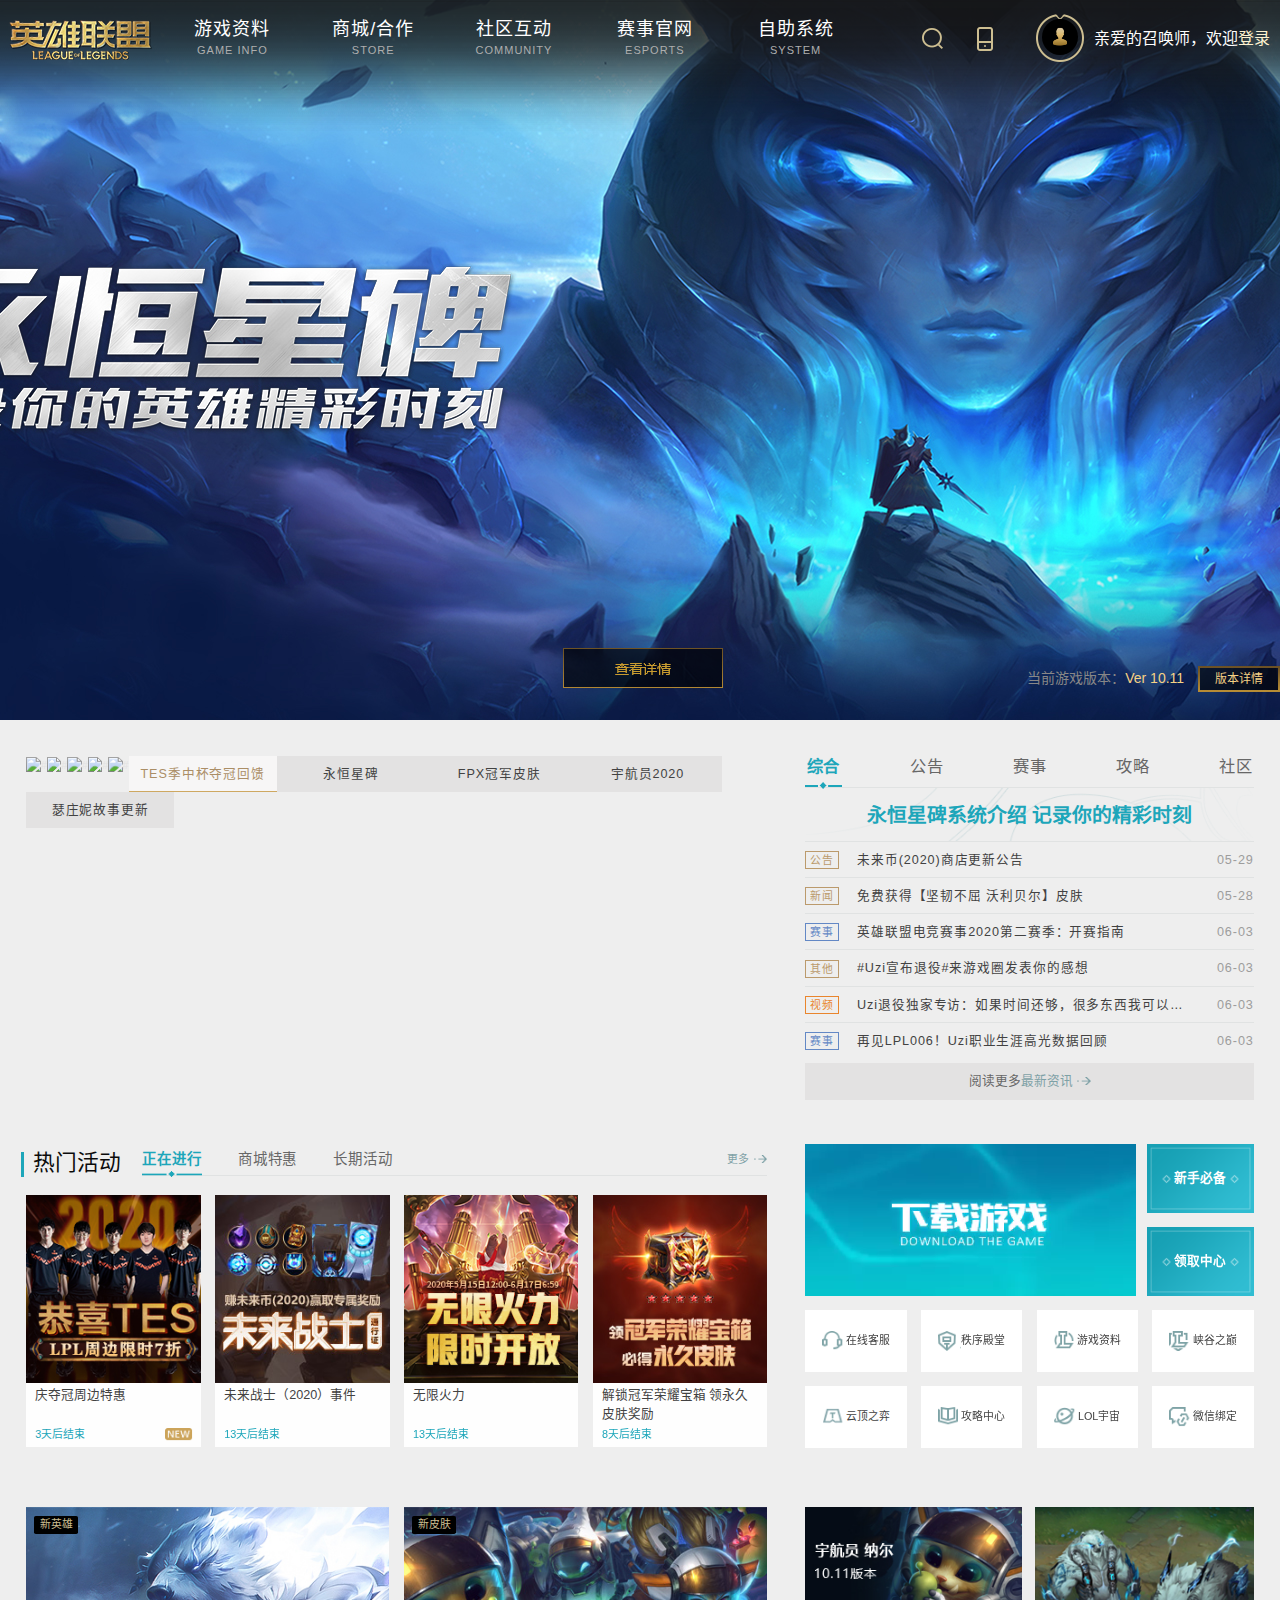
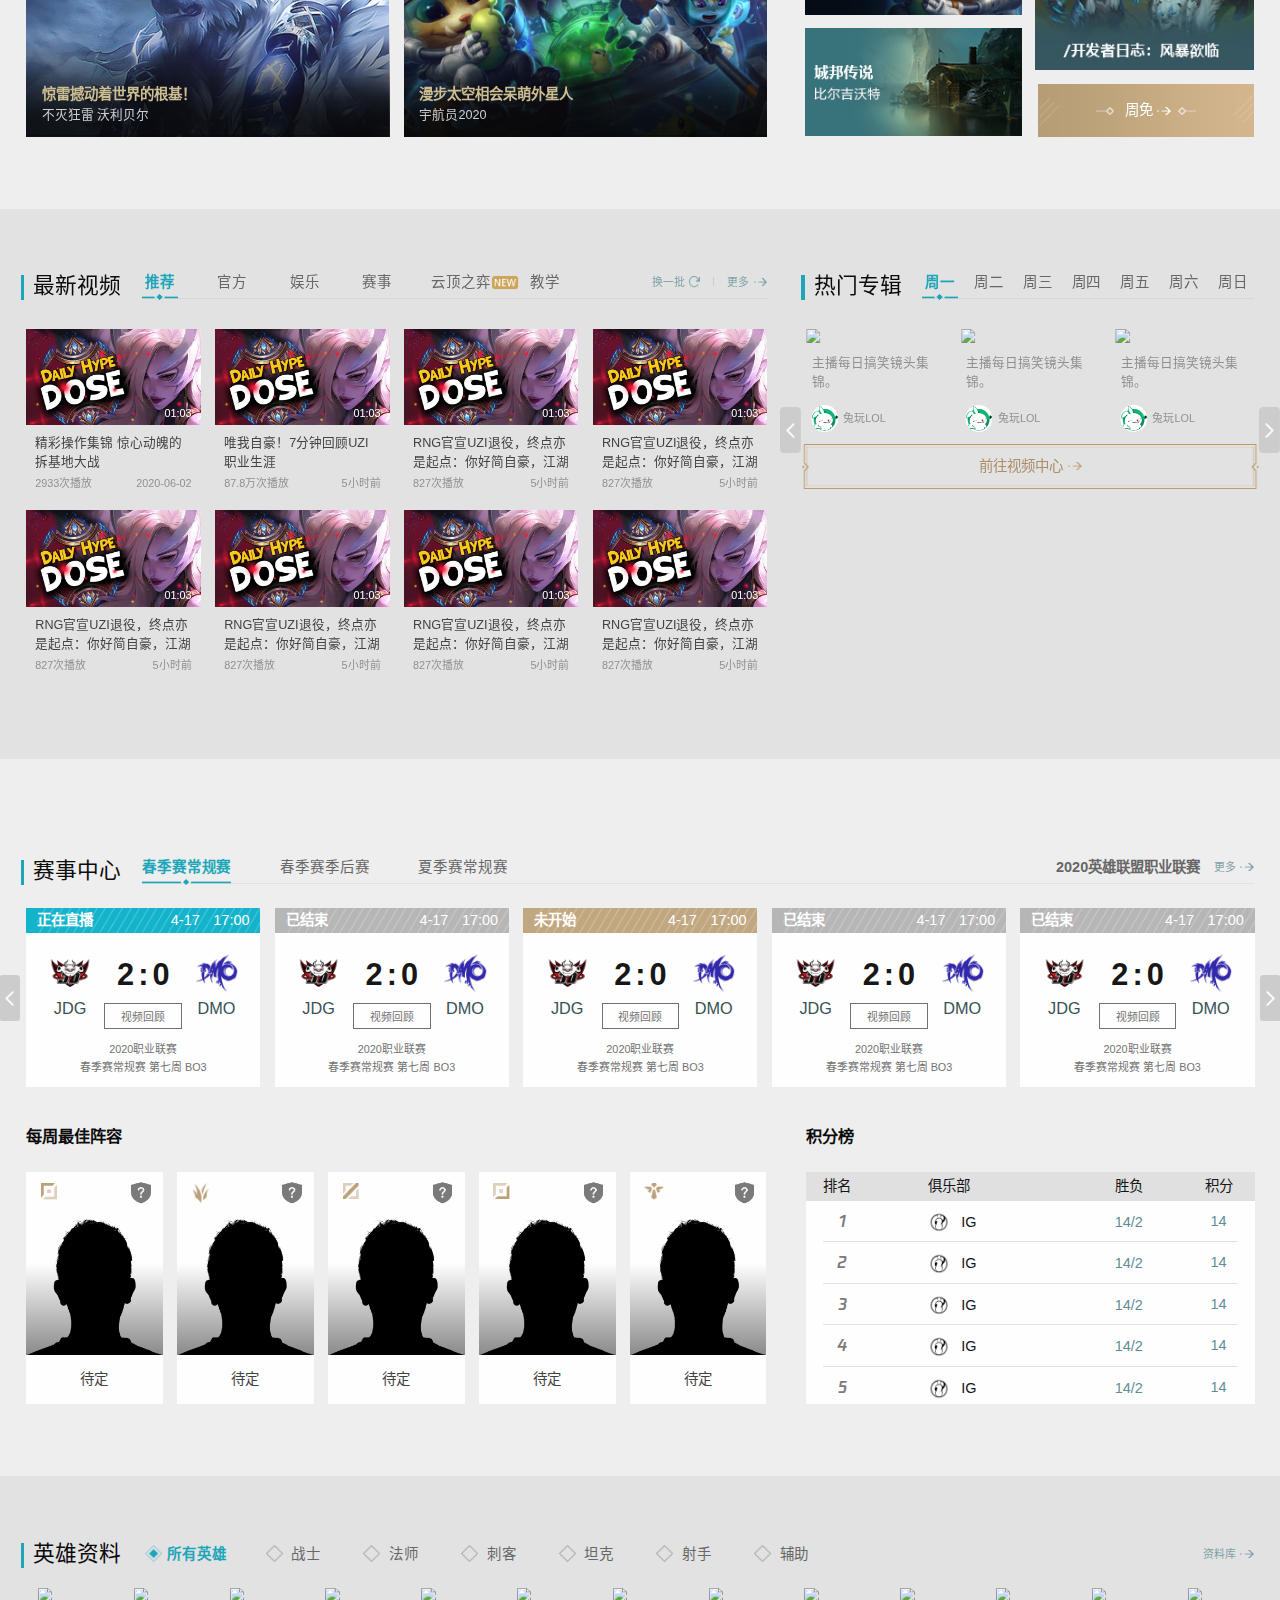
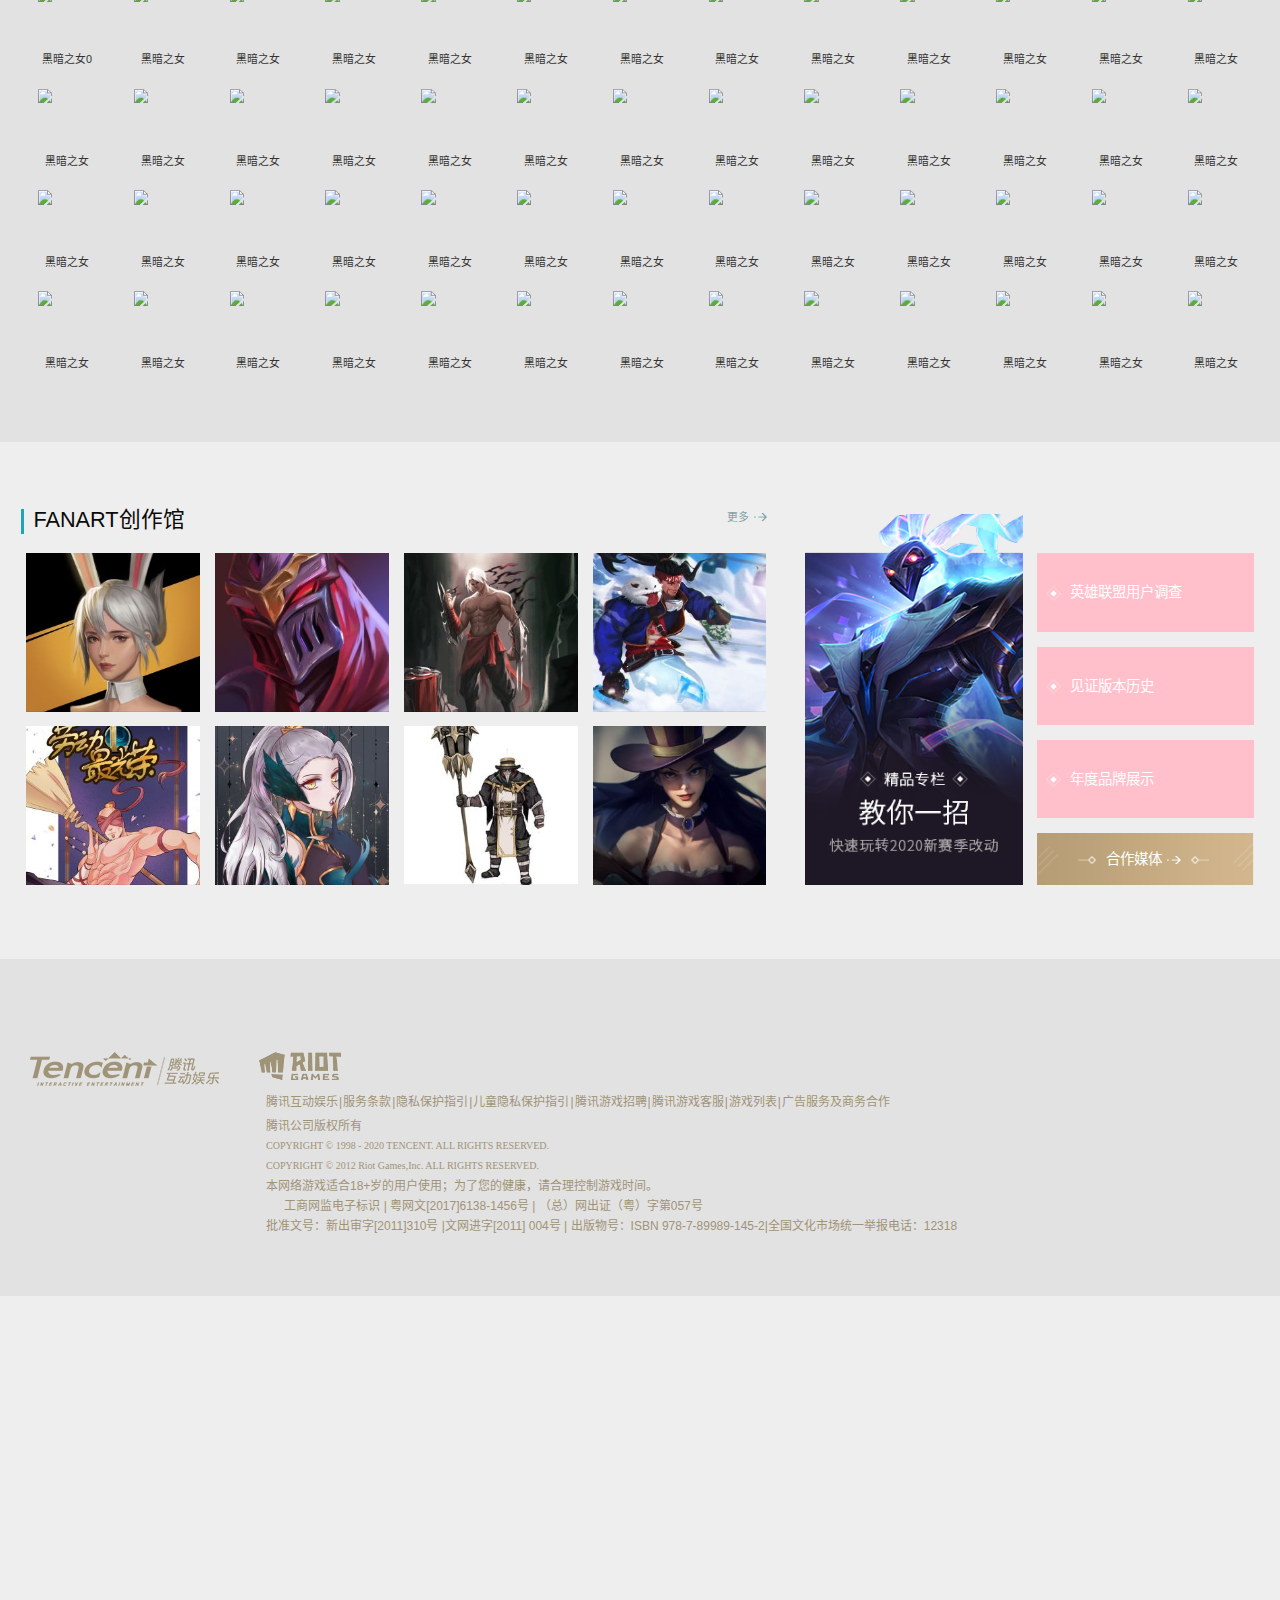
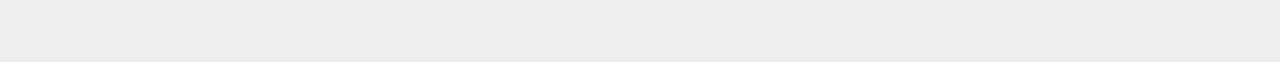
==== commit d6344d1d: "页脚模块开发完成" ====
--- a/index.html
+++ b/index.html
@@ -4816,123 +4816,238 @@
                             <img src="images/fanart_1.jpg" alt="" class="fanart_img">
                             <div class="hover_fanart">
                                 <p class="fanart_title">兔兔瑞文的头像</p>
-                                    <a href="javascript:;" class="author_info">
-                                        <img src="images/author_img_1.jpg" alt="" class="author_img">
-                                        <span class="author_name">巷子深</span>
-                                    </a>
-                                    <a href="javascript:;" class="like_666">
-                                        <i class="icon_666"></i>
-                                        <span class="number">83</span>
-                                    </a>
+                                <a href="javascript:;" class="author_info">
+                                    <img src="images/author_img_1.jpg" alt="" class="author_img">
+                                    <span class="author_name">巷子深</span>
+                                </a>
+                                <a href="javascript:;" class="like_666">
+                                    <i class="icon_666"></i>
+                                    <span class="number">83</span>
+                                </a>
                             </div>
                         </li>
                         <li class="fanart_item">
                             <img src="images/fanart_2.jpg" alt="" class="fanart_img">
                             <div class="hover_fanart">
                                 <p class="fanart_title">劫</p>
-                                    <a href="javascript:;" class="author_info">
-                                        <img src="images/author_img_2.jpg" alt="" class="author_img">
-                                        <span class="author_name">废人</span>
-                                    </a>
-                                    <a href="javascript:;" class="like_666">
-                                        <i class="icon_666"></i>
-                                        <span class="number">18</span>
-                                    </a>
+                                <a href="javascript:;" class="author_info">
+                                    <img src="images/author_img_2.jpg" alt="" class="author_img">
+                                    <span class="author_name">废人</span>
+                                </a>
+                                <a href="javascript:;" class="like_666">
+                                    <i class="icon_666"></i>
+                                    <span class="number">18</span>
+                                </a>
                             </div>
                         </li>
                         <li class="fanart_item">
                             <img src="images/fanart_3.jpg" alt="" class="fanart_img">
                             <div class="hover_fanart">
                                 <p class="fanart_title">忏悔</p>
-                                    <a href="javascript:;" class="author_info">
-                                        <img src="images/author_img_3.jpg" alt="" class="author_img">
-                                        <span class="author_name">敷衍</span>
-                                    </a>
-                                    <a href="javascript:;" class="like_666">
-                                        <i class="icon_666"></i>
-                                        <span class="number">94</span>
-                                    </a>
+                                <a href="javascript:;" class="author_info">
+                                    <img src="images/author_img_3.jpg" alt="" class="author_img">
+                                    <span class="author_name">敷衍</span>
+                                </a>
+                                <a href="javascript:;" class="like_666">
+                                    <i class="icon_666"></i>
+                                    <span class="number">94</span>
+                                </a>
                             </div>
                         </li>
                         <li class="fanart_item">
                             <img src="images/fanart_4.jpg" alt="" class="fanart_img">
                             <div class="hover_fanart">
                                 <p class="fanart_title">亚索 疾风剑豪</p>
-                                    <a href="javascript:;" class="author_info">
-                                        <img src="images/author_img_4.jpg" alt="" class="author_img">
-                                        <span class="author_name">我能活到200岁</span>
-                                    </a>
-                                    <a href="javascript:;" class="like_666">
-                                        <i class="icon_666"></i>
-                                        <span class="number">28</span>
-                                    </a>
+                                <a href="javascript:;" class="author_info">
+                                    <img src="images/author_img_4.jpg" alt="" class="author_img">
+                                    <span class="author_name">我能活到200岁</span>
+                                </a>
+                                <a href="javascript:;" class="like_666">
+                                    <i class="icon_666"></i>
+                                    <span class="number">28</span>
+                                </a>
                             </div>
                         </li>
                         <li class="fanart_item">
                             <img src="images/fanart_5.jpg" alt="" class="fanart_img">
                             <div class="hover_fanart">
                                 <p class="fanart_title">劳动节盲僧</p>
-                                    <a href="javascript:;" class="author_info">
-                                        <img src="images/author_img_5.jpg" alt="" class="author_img">
-                                        <span class="author_name">一盏魂灯渡黑鹅</span>
-                                    </a>
-                                    <a href="javascript:;" class="like_666">
-                                        <i class="icon_666"></i>
-                                        <span class="number">25</span>
-                                    </a>
+                                <a href="javascript:;" class="author_info">
+                                    <img src="images/author_img_5.jpg" alt="" class="author_img">
+                                    <span class="author_name">一盏魂灯渡黑鹅</span>
+                                </a>
+                                <a href="javascript:;" class="like_666">
+                                    <i class="icon_666"></i>
+                                    <span class="number">25</span>
+                                </a>
                             </div>
                         </li>
                         <li class="fanart_item">
                             <img src="images/fanart_6.jpg" alt="" class="fanart_img">
                             <div class="hover_fanart">
                                 <p class="fanart_title">魔女婕拉~</p>
-                                    <a href="javascript:;" class="author_info">
-                                        <img src="images/author_img_6.jpg" alt="" class="author_img">
-                                        <span class="author_name">妹红姬□</span>
-                                    </a>
-                                    <a href="javascript:;" class="like_666">
-                                        <i class="icon_666"></i>
-                                        <span class="number">70</span>
-                                    </a>
+                                <a href="javascript:;" class="author_info">
+                                    <img src="images/author_img_6.jpg" alt="" class="author_img">
+                                    <span class="author_name">妹红姬□</span>
+                                </a>
+                                <a href="javascript:;" class="like_666">
+                                    <i class="icon_666"></i>
+                                    <span class="number">70</span>
+                                </a>
                             </div>
                         </li>
                         <li class="fanart_item">
                             <img src="images/fanart_7.jpg" alt="" class="fanart_img">
                             <div class="hover_fanart">
                                 <p class="fanart_title">莫得凯瑟</p>
-                                    <a href="javascript:;" class="author_info">
-                                        <img src="images/author_img_1.jpg" alt="" class="author_img">
-                                        <span class="author_name">62</span>
-                                    </a>
-                                    <a href="javascript:;" class="like_666">
-                                        <i class="icon_666"></i>
-                                        <span class="number">66</span>
-                                    </a>
+                                <a href="javascript:;" class="author_info">
+                                    <img src="images/author_img_1.jpg" alt="" class="author_img">
+                                    <span class="author_name">62</span>
+                                </a>
+                                <a href="javascript:;" class="like_666">
+                                    <i class="icon_666"></i>
+                                    <span class="number">66</span>
+                                </a>
                             </div>
                         </li>
                         <li class="fanart_item">
                             <img src="images/fanart_8.jpg" alt="" class="fanart_img">
                             <div class="hover_fanart">
                                 <p class="fanart_title">凯特琳</p>
-                                    <a href="javascript:;" class="author_info">
-                                        <img src="images/author_img_8.jpg" alt="" class="author_img">
-                                        <span class="author_name">2晴</span>
-                                    </a>
-                                    <a href="javascript:;" class="like_666">
-                                        <i class="icon_666"></i>
-                                        <span class="number">205</span>
-                                    </a>
+                                <a href="javascript:;" class="author_info">
+                                    <img src="images/author_img_8.jpg" alt="" class="author_img">
+                                    <span class="author_name">2晴</span>
+                                </a>
+                                <a href="javascript:;" class="like_666">
+                                    <i class="icon_666"></i>
+                                    <span class="number">205</span>
+                                </a>
                             </div>
                         </li>
                     </ul>
-                    <ul class="fanart_container_right fr">
+                    <div class="fanart_container_right fr">
                         <img src="images/main_column_img.png" alt="" class="main_column">
-                    </ul>
+                        <ul class="fanart_right_list fr">
+                            <li class="item ">
+                                <img class="href_img" src="images/href-bg-2.jpg" alt="" srcset="">
+                                <a href="javascript:;" class="href_mask">
+                                    <i class="icon_inline"></i>
+                                    英雄联盟用户调查
+                                </a>
+                            </li>
+                            <li class="item">
+                                <img class="href_img" src="images/href-bg-3.jpg" alt="" srcset="">
+                                <a href="javascript:;" class="href_mask">
+                                    <i class="icon_inline"></i>
+                                    见证版本历史
+                                </a>
+                            </li>
+                            <li class="item">
+                                <img class="href_img" src="images/href-bg-4.jpg" alt="" srcset="">
+                                <a href="javascript:;" class="href_mask">
+                                    <i class="icon_inline"></i>
+                                    年度品牌展示
+                                </a>
+                            </li>
+                            <li class="item partner pr" onmouseover="showPartner()">
+                                <a href="javascript:;" class="href_mask">
+                                    <i class="icon_left"></i>合作媒体<i class="arrow"></i><i class="icon_right"></i>
+                                </a>
+                                <div class="partner_list swiper-container pr" id="swiper13">
+                                    <div class="swiper-wrapper">
+                                        <ul class="swiper-slide">
+                                            <li class="partner_item"><a href="javascript:;">兔玩</a></li>
+                                            <li class="partner_item"><a href="javascript:;">特玩</a></li>
+                                            <li class="partner_item"><a href="javascript:;">T-rex</a></li>
+                                            <li class="partner_item"><a href="javascript:;">大电竞</a></li>
+                                            <li class="partner_item"><a href="javascript:;">虎扑电竞</a></li>
+                                            <li class="partner_item"><a href="javascript:;">大咖</a></li>
+                                            <li class="partner_item"><a href="javascript:;">多玩</a></li>
+                                            <li class="partner_item"><a href="javascript:;">玩加电竞</a></li>
+                                            <li class="partner_item"><a href="javascript:;">伐木累</a></li>
+                                            <li class="partner_item"><a href="javascript:;">捞月狗</a></li>
+                                            <li class="partner_item"><a href="javascript:;">飞熊TV</a></li>
+                                            <li class="partner_item"><a href="javascript:;">游戏魅</a></li>
+                                            <li class="partner_item"><a href="javascript:;">电竞虎</a></li>
+                                            <li class="partner_item"><a href="javascript:;">掌游宝</a></li>
+                                            <li class="partner_item"><a href="javascript:;">u9</a></li>
+                                            <li class="partner_item"><a href="javascript:;">爱拍</a></li>
+                                            <li class="partner_item"><a href="javascript:;">木木不哭</a></li>
+                                            <li class="partner_item"><a href="javascript:;">NGA</a></li>
+                                            <li class="partner_item"><a href="javascript:;">178</a></li>
+                                            <li class="partner_item"><a href="javascript:;">锐派</a></li>
+                                            <li class="partner_item"><a href="javascript:;">17173</a></li>
+                                            <li class="partner_item"><a href="javascript:;">15w</a></li>
+                                            <li class="partner_item"><a href="javascript:;">PentaQ</a></li>
+                                            <li class="partner_item"><a href="javascript:;">斗鱼</a></li>
+                                            <li class="partner_item"><a href="javascript:;">虎牙</a></li>
+                                            <li class="partner_item"><a href="javascript:;">神之梯</a></li>
+                                            <li class="partner_item"><a href="javascript:;">新浪游戏</a></li>
+                                            <li class="partner_item"><a href="javascript:;">超凡电竞</a></li>
+                                        </ul>
+                                    </div>
+                                    <div class="scrollbar">
+
+                                    </div>
+                                </div>
+                            </li>
+                        </ul>
+                    </div>
                 </div>
             </section>
         </div>
     </main>
-    <footer></footer>
+    <footer>
+        <div class="footer_inner">
+            <div class="foot_left fl">
+                <a href="javascript:;" class="logo_left"></a>
+                <a class="logo_right"></a>
+            </div>
+            <div class="foot_right fl">
+                <ul>
+                    <li class="link">
+                        <a href="javascript:;">腾讯互动娱乐</a>
+                        <span>|</span>
+                        <a href="javascript:;">服务条款</a>
+                        <span>|</span>
+                        <a href="javascript:;">隐私保护指引</a>
+                        <span>|</span>
+                        <a href="javascript:;">儿童隐私保护指引</a>
+                        <span>|</span>
+                        <a href="javascript:;">腾讯游戏招聘</a>
+                        <span>|</span>
+                        <a href="javascript:;">腾讯游戏客服</a>
+                        <span>|</span>
+                        <a href="javascript:;">游戏列表</a>
+                        <span>|</span>
+                        <a href="javascript:;">广告服务及商务合作</a>
+                    <li>
+                        <a href="javascript:;">腾讯公司版权所有</a>
+                    </li>
+                    <li class="copyright">
+                        COPYRIGHT © 1998 - 2020 TENCENT. ALL RIGHTS RESERVED.
+                    </li>
+                    <li class="copyright">
+                        COPYRIGHT © 2012 Riot Games,Inc. ALL RIGHTS RESERVED.
+                    </li>
+                    <li>
+                        本网络游戏适合18+岁的用户使用；为了您的健康，请合理控制游戏时间。
+                    </li>
+                    <li>
+                        <img class="gswj_img" src="images/gswj.png"></img>
+                        <a href="javascript:;">工商网监电子标识</a>
+                        <span>|</span>
+                        <a href="javascript:;">粤网文[2017]6138-1456号</a>
+                        <span>|</span>
+                        <a href="javascript:;">（总）网出证（粤）字第057号</a>
+                    </li>
+                    <li>
+                        批准文号：新出审字[2011]310号 |文网进字[2011] 004号 | 出版物号：ISBN 978-7-89989-145-2|全国文化市场统一举报电话：12318
+                    </li>
+                </ul>
+            </div>
+        </div>
+    </footer>
     <script src="js/swiper.js"></script>
     <script src="js/idangerous.swiper.scrollbar.js"></script>
     <script src="js/index.js"></script>
--- a/css/common.css
+++ b/css/common.css
@@ -382,3 +382,77 @@
     filter: brightness(1.15);
 }
 
+
+footer {
+    display: block;
+    width: 100%;
+    min-width: 1230px;
+    padding: 45px 0;
+    background-color: #e3e2e2;
+    color: #9f9378;
+    font-size: 12px;
+    line-height: 20px;
+    overflow: hidden;
+}
+
+.footer_inner {
+    max-width: 1358px;
+    min-width: 1230px;
+    padding: 15px 20px;
+    margin: 0 auto;
+    overflow: hidden;
+}
+
+.foot_left.fl {
+    margin: 33px 0 0 10px;
+}
+
+.foot_right.fl {
+    margin-left: 246px;
+}
+
+.logo_left {
+    display: inline-block;
+    width: 189px;
+    height: 34px;
+    margin-right: 40px;
+    background: url(../images/topfoot-spr.png) no-repeat;
+    background-position: -216px 0;
+}
+
+.logo_right {
+    display: inline-block;
+    width: 82px;
+    height: 28px;
+    margin: 0px 0px 6px -3px;
+    background: url(../images/topfoot-spr.png) no-repeat;
+    background-position: -216px -84px;
+}
+
+.foot_right .link {
+    font-size: 0;
+}
+
+.foot_right a,
+.foot_right span {
+    font-size: 12px;
+    color: #9f9378;
+}
+
+.foot_right a:hover {
+    text-decoration: underline;
+}
+
+.foot_right .link span {
+    margin: 0 1px;
+}
+
+.gswj_img {
+    width: 15px;
+    height: 15px;
+}
+
+.copyright {
+    font-size: 10px;
+    font-family: "微软雅黑";
+}--- a/css/index.css
+++ b/css/index.css
@@ -1,5 +1,5 @@
 main {
-    height: 1920px;
+    /* overflow: hidden; */
 }
 
 .top_wrap_bg {
@@ -896,20 +896,20 @@
     filter: brightness(1.15);
 }
 
-.week_free .icon_left,
-.week_free .icon_right {
+.icon_left,
+.icon_right {
     display: inline-block;
     width: 20px;
     height: 9px;
     background: url(../images/index-spr.png) no-repeat;
 }
 
-.week_free .icon_left {
+.icon_left {
     margin-right: 12px;
     background-position: -531px -226px;
 }
 
-.week_free .icon_right {
+.icon_right {
     margin-left: 8px;
     background-position: -506px -226px;
 }
@@ -2075,6 +2075,10 @@
     background-color: #eee;
 }
 
+.fan_wrap {
+    padding: 66px 0 82px 0;
+}
+
 .fanart .top_tab {
     width: 820px;
     line-height: 35px;
@@ -2082,6 +2086,7 @@
 
 .fanart_container_left {
     width: 840px;
+    height: 368px;
     margin-top: 21px;
 }
 
@@ -2089,8 +2094,8 @@
     float: left;
     position: relative;
     width: 192px;
-    height: 172px;
-    margin: 0 17px 17px 0;
+    height: 176px;
+    margin: 0 17px 16px 0;
     overflow: hidden;
     vertical-align: middle;
 }
@@ -2181,8 +2186,148 @@
 
 .fanart_container_right {
     width: 496px;
+    height: 368px;
 }
 
 .main_column {
-    margin-top: -5px;
-}+    width: 241px;
+    height: 411px;
+    margin-top: -22px;
+    transition: filter .3s, transform .3s;
+    cursor: pointer;
+}
+
+.main_column:hover {
+    filter: brightness(1.15);
+    transform: translateY(-10px);
+}
+
+.fanart_right_list {
+    width: 240px;
+    margin-top: 22px;
+}
+
+.fanart_right_list .item {
+    position: relative;
+    float: left;
+    width: 100%;
+    height: 87px;
+    margin-bottom: 16px;
+    background-color: pink;
+    transition: filter .3s;
+}
+
+.fanart_right_list .item:not(:last-child):hover {
+    filter: brightness(1.15);
+}
+
+.fanart_right_list .item.partner {
+    height: 58px;
+    background: url(../images/index-spr.png) no-repeat;
+    background-position: -193px -253px;
+}
+
+.fanart_right_list img {
+    width: 100%;
+}
+
+.href_mask {
+    position: absolute;
+    top: 0;
+    left: 0;
+    width: 100%;
+    height: 100%;
+    font-size: 16px;
+    line-height: 87px;
+    color: #fff;
+}
+
+.icon_inline {
+    display: inline-block;
+    width: 17px;
+    height: 17px;
+    margin: 0 5px 0 10px;
+    background: url(../images/index-spr.png) no-repeat;
+    background-position: -484px -226px;
+    vertical-align: middle;
+}
+
+.partner .href_mask {
+    line-height: 58px;
+} 
+
+.partner .href_mask .arrow {
+    background-position: -342px -99px;
+}
+
+.href_mask .icon_left {
+    margin: 0 12px 0 45px;
+}
+
+.href_mask .icon_right {
+    margin-left: 12px;
+}
+
+.partner:hover .partner_list {
+    display: block;
+    animation: topIn2 .2s;
+}
+
+@keyframes topIn2 {
+    0% {
+        display: none;
+        transform: translateY(-10px);
+        opacity: 0
+    }
+
+    100% {
+        display: block;
+        transform: translateY(0);
+        opacity: 1
+    }
+}
+
+.partner_list {
+    display: none;
+    position: absolute;
+    top: 58px;
+    width: 239px;
+    height: 277px;
+    padding: 6px 0;
+    background-color: #fff;
+    box-shadow: 0 3px 10px #ccc;
+    animation: topIn2 .2s;
+    overflow: hidden;
+}
+
+.partner_item {
+    margin: 8px 0;
+    vertical-align: middle;
+}
+
+.partner_item>a {
+    display: block;
+    width: 100%;
+    height: 19px;
+    padding-left: 12px;
+    font-size: 12px;
+    line-height: 19px;
+    color: #676767;
+}
+
+.partner_item>a:hover {
+    background-color: #eeeeee;
+}
+
+.partner_list .scrollbar {
+    position: absolute;
+    top: 6px;
+    right: 4px;
+    width: 5px;
+    height: 266px;
+    transition: width .2s;
+}
+
+.partner_list:hover .scrollbar {
+    width: 8px;
+}
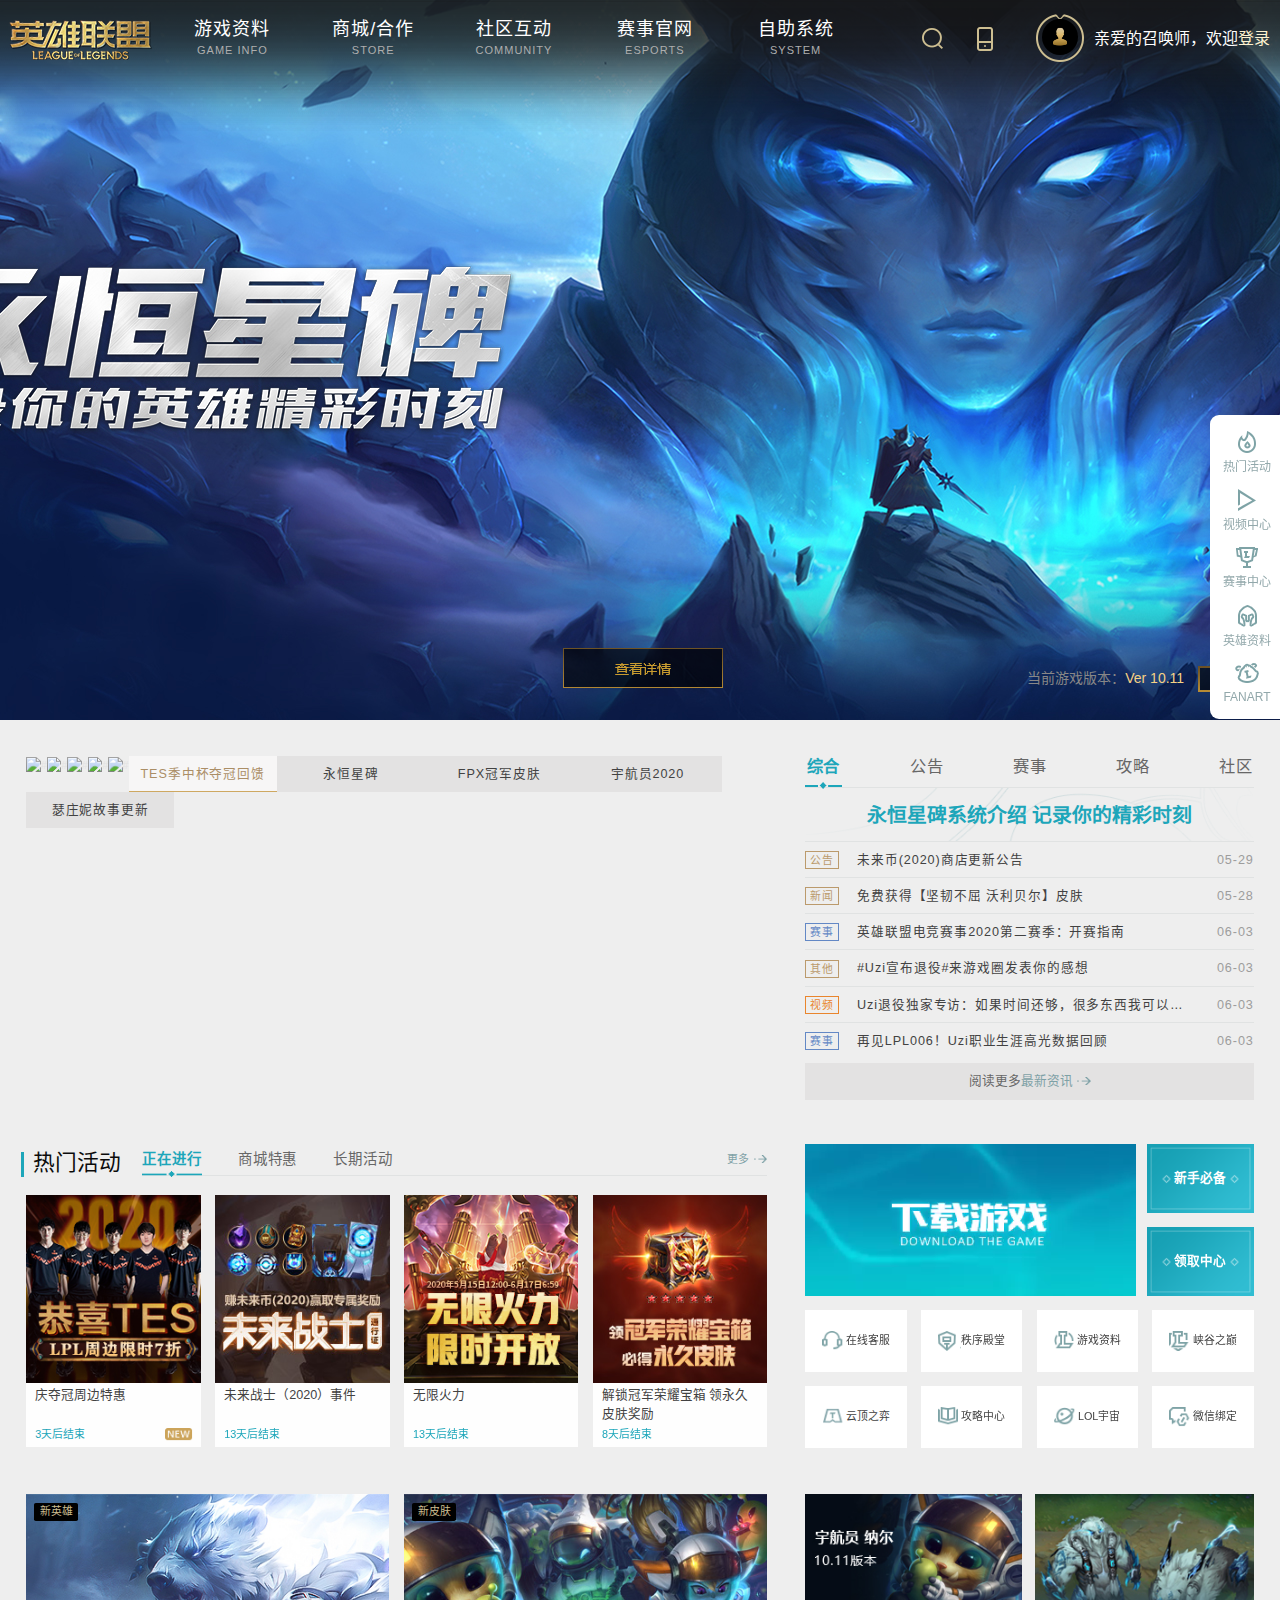
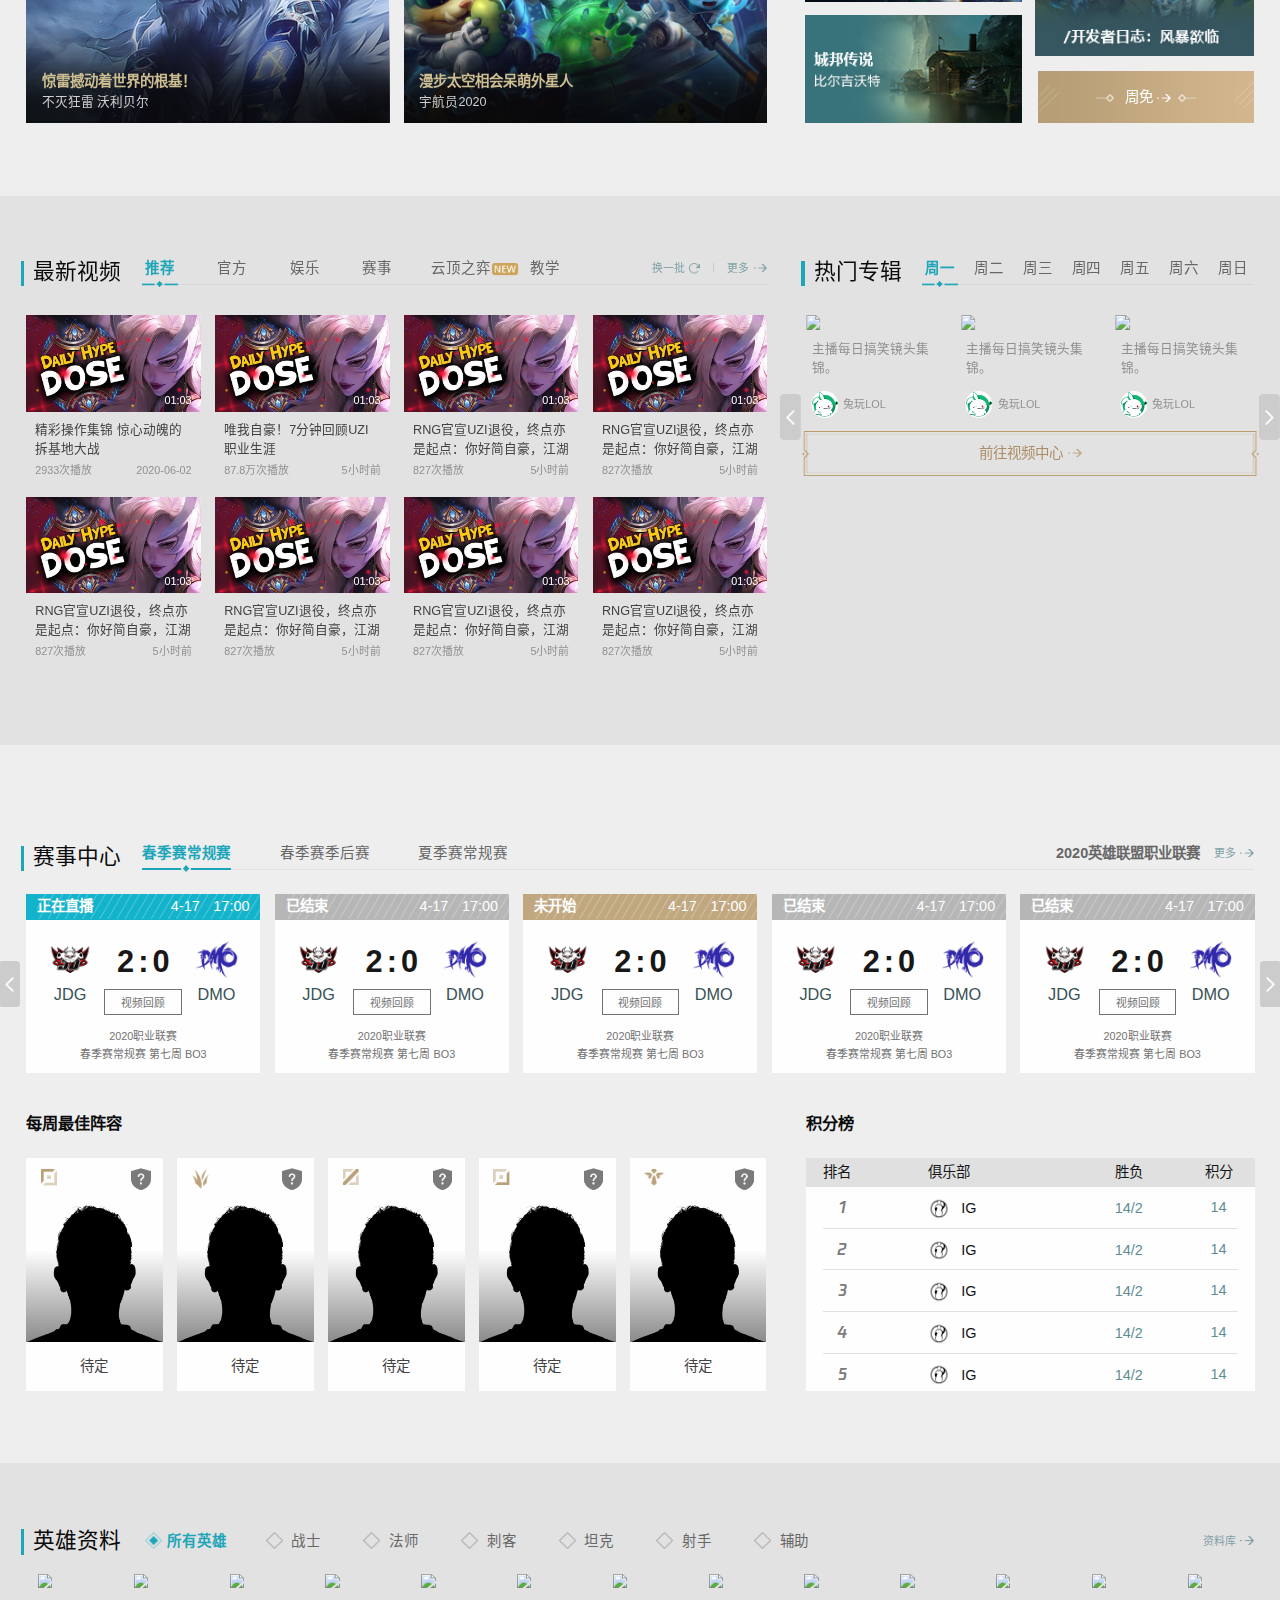
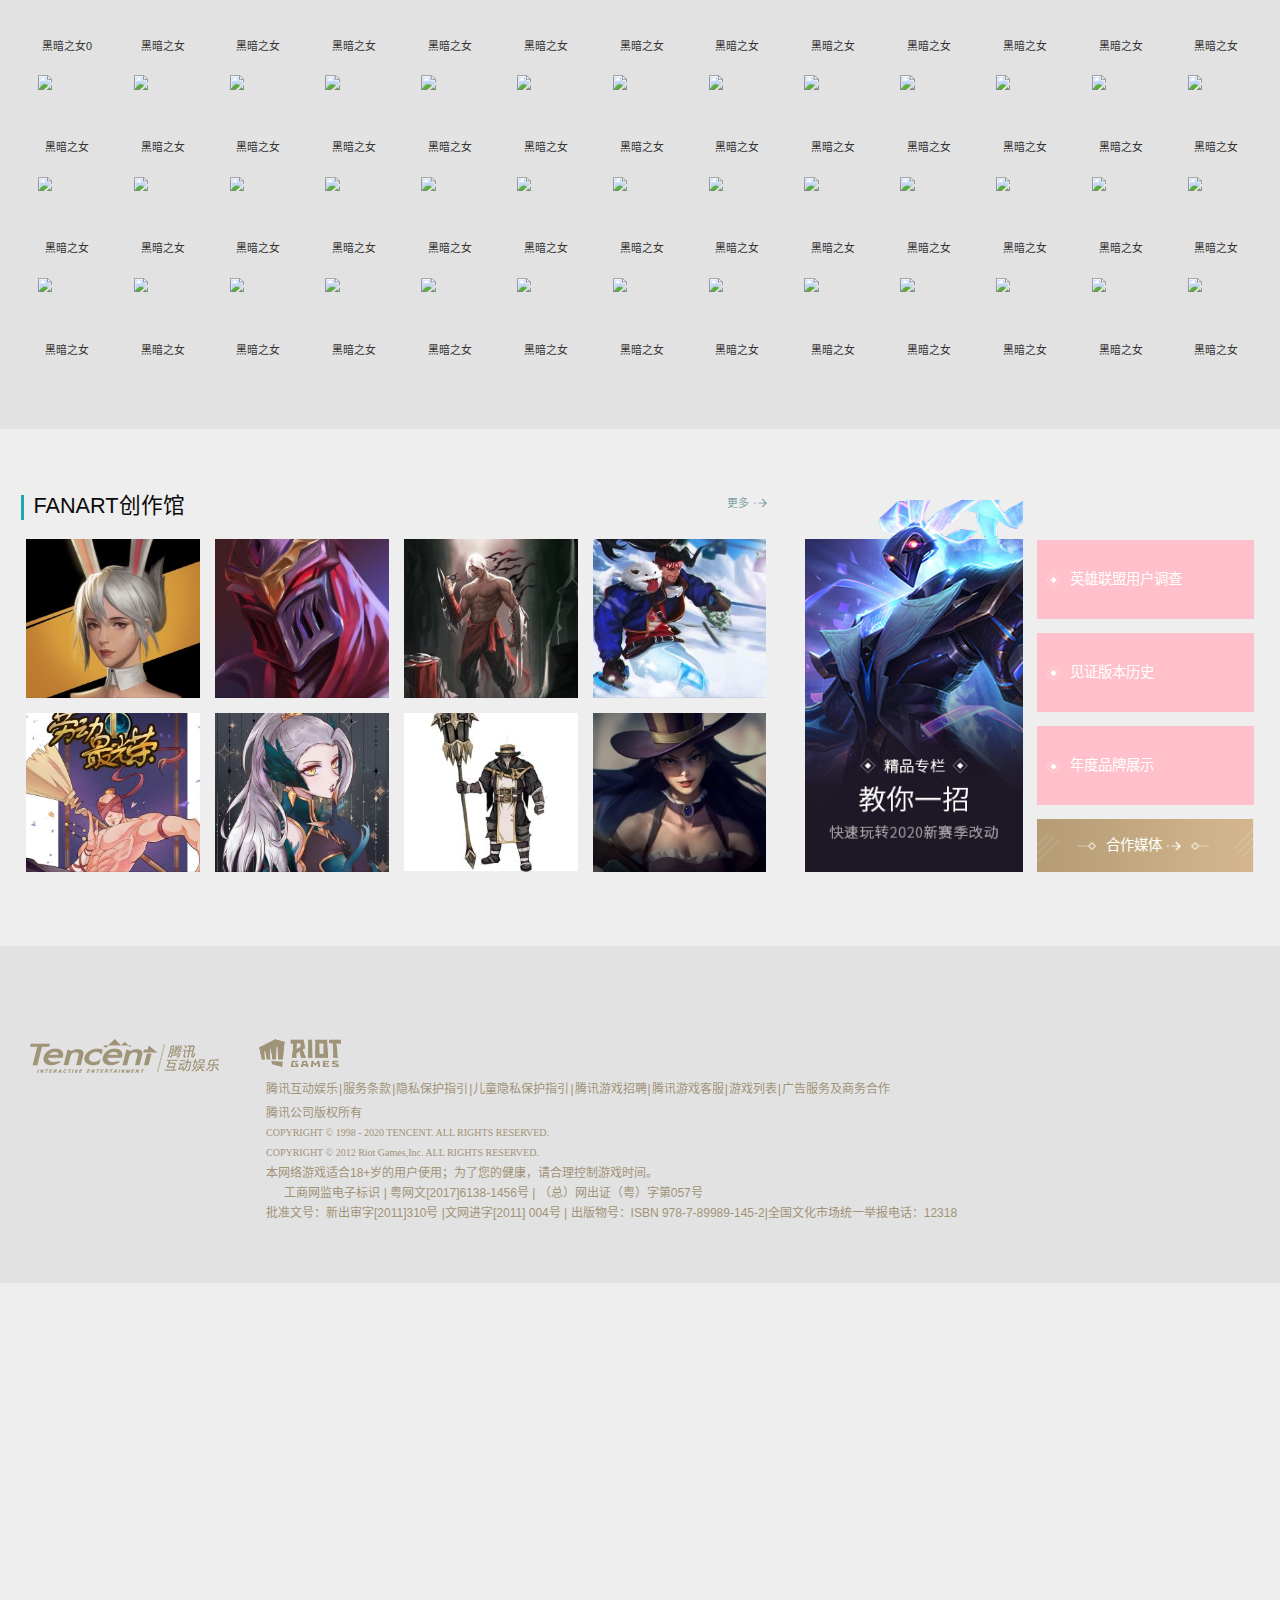
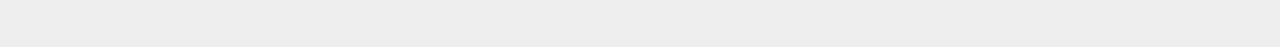
==== commit 69f27c9d: "侧边导航条开发完成" ====
--- a/index.html
+++ b/index.html
@@ -5048,9 +5048,51 @@
             </div>
         </div>
     </footer>
+    <div class="rightnav_bar">
+        <ul>
+            <li class="hotact_nav" onclick="toScroll(800)">
+                <a href="javascript:;">
+                    <i class="icon_hot_nav"></i>
+                    热门活动
+                </a>
+            </li>
+            <li class="video_nav" onclick="toScroll(1600)">
+                <a href="javascript:;">
+                    <i class="icon_video_nav"></i>
+                    视频中心
+                </a>
+            </li>
+            <li class="match_nav" onclick="toScroll(2200)">
+                <a href="javascript:;">
+                    <i class="icon_match_nav"></i>
+                    赛事中心
+                </a>
+            </li>
+            <li class="hero_nav" onclick="toScroll(3000)">
+                <a href="javascript:;">
+                    <i class="icon_hore_nav"></i>
+                    英雄资料
+                </a>
+            </li>
+            <li class="fanart_nav" onclick="toScroll(3400)">
+                <a href="javascript:;">
+                    <i class="icon_fanart_nav"></i>
+                    FANART
+                </a>
+            </li>
+            <li class="top_nav" onclick="toScroll(0)">
+                <a href="javascript:;" class="pr">
+                    <i class="icon_polo_nav"></i>
+                    <img src="images/polo.gif" class="polo"></img>
+                    顶部
+                </a>
+            </li>
+        </ul>
+    </div>
     <script src="js/swiper.js"></script>
     <script src="js/idangerous.swiper.scrollbar.js"></script>
     <script src="js/index.js"></script>
+    <!-- <button onclick="fun()">触发</button> -->
 </body>
 
 </html>--- a/css/common.css
+++ b/css/common.css
@@ -455,4 +455,4 @@
 .copyright {
     font-size: 10px;
     font-family: "微软雅黑";
-}+}
--- a/css/index.css
+++ b/css/index.css
@@ -1,3 +1,4 @@
+
 main {
     /* overflow: hidden; */
 }
@@ -619,7 +620,7 @@
 .new_hero_skin {
     width: 820px;
     height: 254px;
-    margin-top: 66px;
+    margin-top: 51px;
 }
 
 .new_hero,
@@ -783,7 +784,7 @@
 .new_version {
     width: 496px;
     height: 254px;
-    margin-top: 66px;
+    margin-top: 51px;
 }
 
 .new_version li {
@@ -2254,7 +2255,7 @@
 
 .partner .href_mask {
     line-height: 58px;
-} 
+}
 
 .partner .href_mask .arrow {
     background-position: -342px -99px;
@@ -2331,3 +2332,209 @@
 .partner_list:hover .scrollbar {
     width: 8px;
 }
+
+.rightnav_bar {
+    position: fixed;
+    right: 0;
+    bottom: 181px;
+    width: 70px;
+    /* height: 364px; */
+    height: 304px;
+    padding: 6px 0 0 2px;
+    background-color: #ffffff;
+    border-radius: 9px 0 0 9px;
+    font-size: 12px;
+    text-align: center;
+    transition: height 1s;
+    overflow: hidden;
+}
+
+.rightnav_bar li {
+    width: 70px;
+    height: 47px;
+    margin-bottom: 11px;
+    cursor: pointer;
+}
+
+.rightnav_bar a {
+    color: #92a8ab;
+}
+
+@keyframes jump {
+    0% {
+        transform: translate(0);
+    }
+
+    10% {
+        transform: translateY(5px) scaleX(1.2) scaleY(.8);
+    }
+
+    30% {
+        transform: translateY(-13px) scaleX(1) scaleY(1) rotateZ(5deg);
+    }
+
+    50% {
+        transform: translateY(0) scale(1) rotateZ(0);
+    }
+
+    55% {
+        transform: translateY(0) scaleX(1.1) scaleY(.9) rotateZ(0);
+    }
+
+    70% {
+        transform: translateY(-4px) scaleX(1) scaleY(1) rotateZ(-2deg);
+    }
+
+    80% {
+        transform: translateY(0) scaleX(1) scaleY(1) rotateZ(0);
+    }
+
+    85% {
+        transform: translateY(0) scaleX(1.05) scaleY(.95) rotateZ(0);
+    }
+
+    100% {
+        transform: translateY(0) scaleX(1) scaleY(1);
+    }
+}
+
+.rightnav_bar i {
+    display: block;
+    margin: 10px auto 5px auto;
+    background-image: url(../images/comm-spr.png);
+    background-repeat: no-repeat;
+}
+
+.rightnav_bar li:hover i,
+.rightnav_bar li.on i {
+    animation: jump 1.5s;
+}
+
+.rightnav_bar li:hover a,
+.rightnav_bar li.on a {
+    color: #309cac;
+    font-weight: 700;
+}
+
+.icon_hot_nav {
+    width: 18px;
+    height: 22px;
+    background-position: -239px -99px;
+}
+
+.hotact_nav:hover .icon_hot_nav,
+.hotact_nav.on .icon_hot_nav {
+    background-position: -216px -99px;
+}
+
+.icon_video_nav {
+    width: 18px;
+    height: 22px;
+    background-position: -262px -99px;
+}
+
+.video_nav:hover .icon_video_nav,
+.video_nav.on .icon_video_nav {
+    background-position: -193px -99px;
+}
+
+.icon_match_nav {
+    width: 22px;
+    height: 21px;
+    background-position: -220px -46px;
+}
+
+.match_nav:hover .icon_match_nav,
+.match_nav.on .icon_match_nav {
+    background-position: -247px -46px;
+}
+
+.icon_hore_nav {
+    width: 19px;
+    height: 22px;
+    background-position: -269px -72px;
+}
+
+.hero_nav:hover .icon_hore_nav,
+.hero_nav.on .icon_hore_nav {
+    background-position: -293px -72px;
+}
+
+.icon_fanart_nav {
+    width: 24px;
+    height: 20px;
+    background-position: -287px -12px;
+}
+
+.fanart_nav:hover .icon_fanart_nav,
+.fanart_nav.on .icon_fanart_nav {
+    background-position: -258px -12px;
+}
+
+.icon_polo_nav {
+    width: 33px;
+    height: 29px;
+    background-position: -193px -12px;
+}
+
+.icon_polo_nav.show {
+    animation: showPolo 1.5s 1;
+}
+
+@keyframes showPolo {
+    0% {
+        transform: translateY(70px) scaleX(.8) scaleY(1.2);
+    }
+
+    44% {
+        transform: translateY(0) scaleX(.8) scaleY(1.2);
+    }
+
+    50% {
+        transform: translateY(-10px) scaleX(1) scaleY(1);
+    }
+
+    60% {
+        transform: translateY(0) scaleX(1) scaleY(1);
+    }
+
+    70% {
+        transform: translateY(0) scaleX(1.1) scaleY(.9);
+    }
+
+    100%,
+    80% {
+        transform: translateY(0) scaleX(1) scaleY(1);
+    }
+}
+
+.top_nav {
+    display: none;
+}
+
+.top_nav:hover .polo {
+    display: block;
+    animation: jump 1.5s;
+}
+
+.top_nav .polo {
+    display: none;
+    position: absolute;
+    top: -2px;
+    right: -6px;
+    width: 35px;
+    height: 34px;
+}
+
+.top_nav.show {
+    display: block;
+    animation: showPolo 1.5s;
+}
+
+button {
+    position: fixed;
+    top: 50%;
+    right: 0;
+    width: 200px;
+    height: 100px;
+}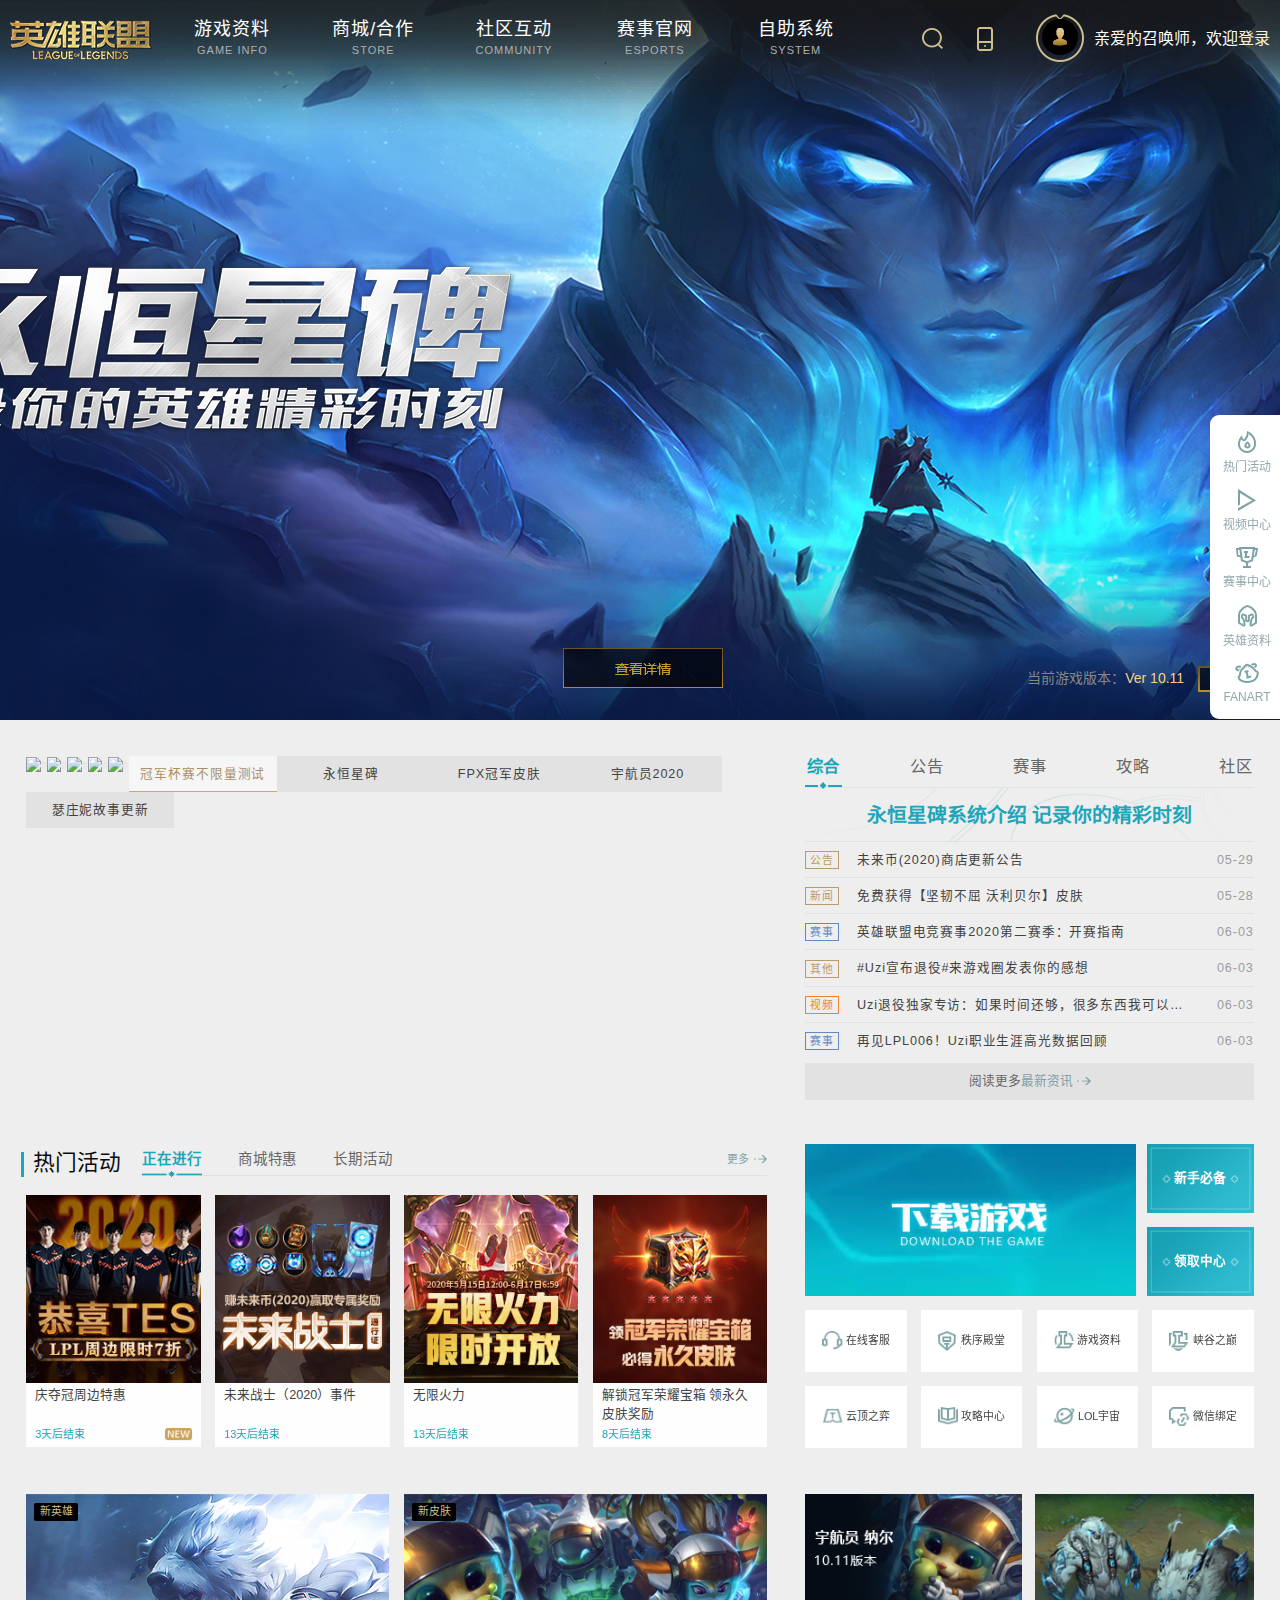
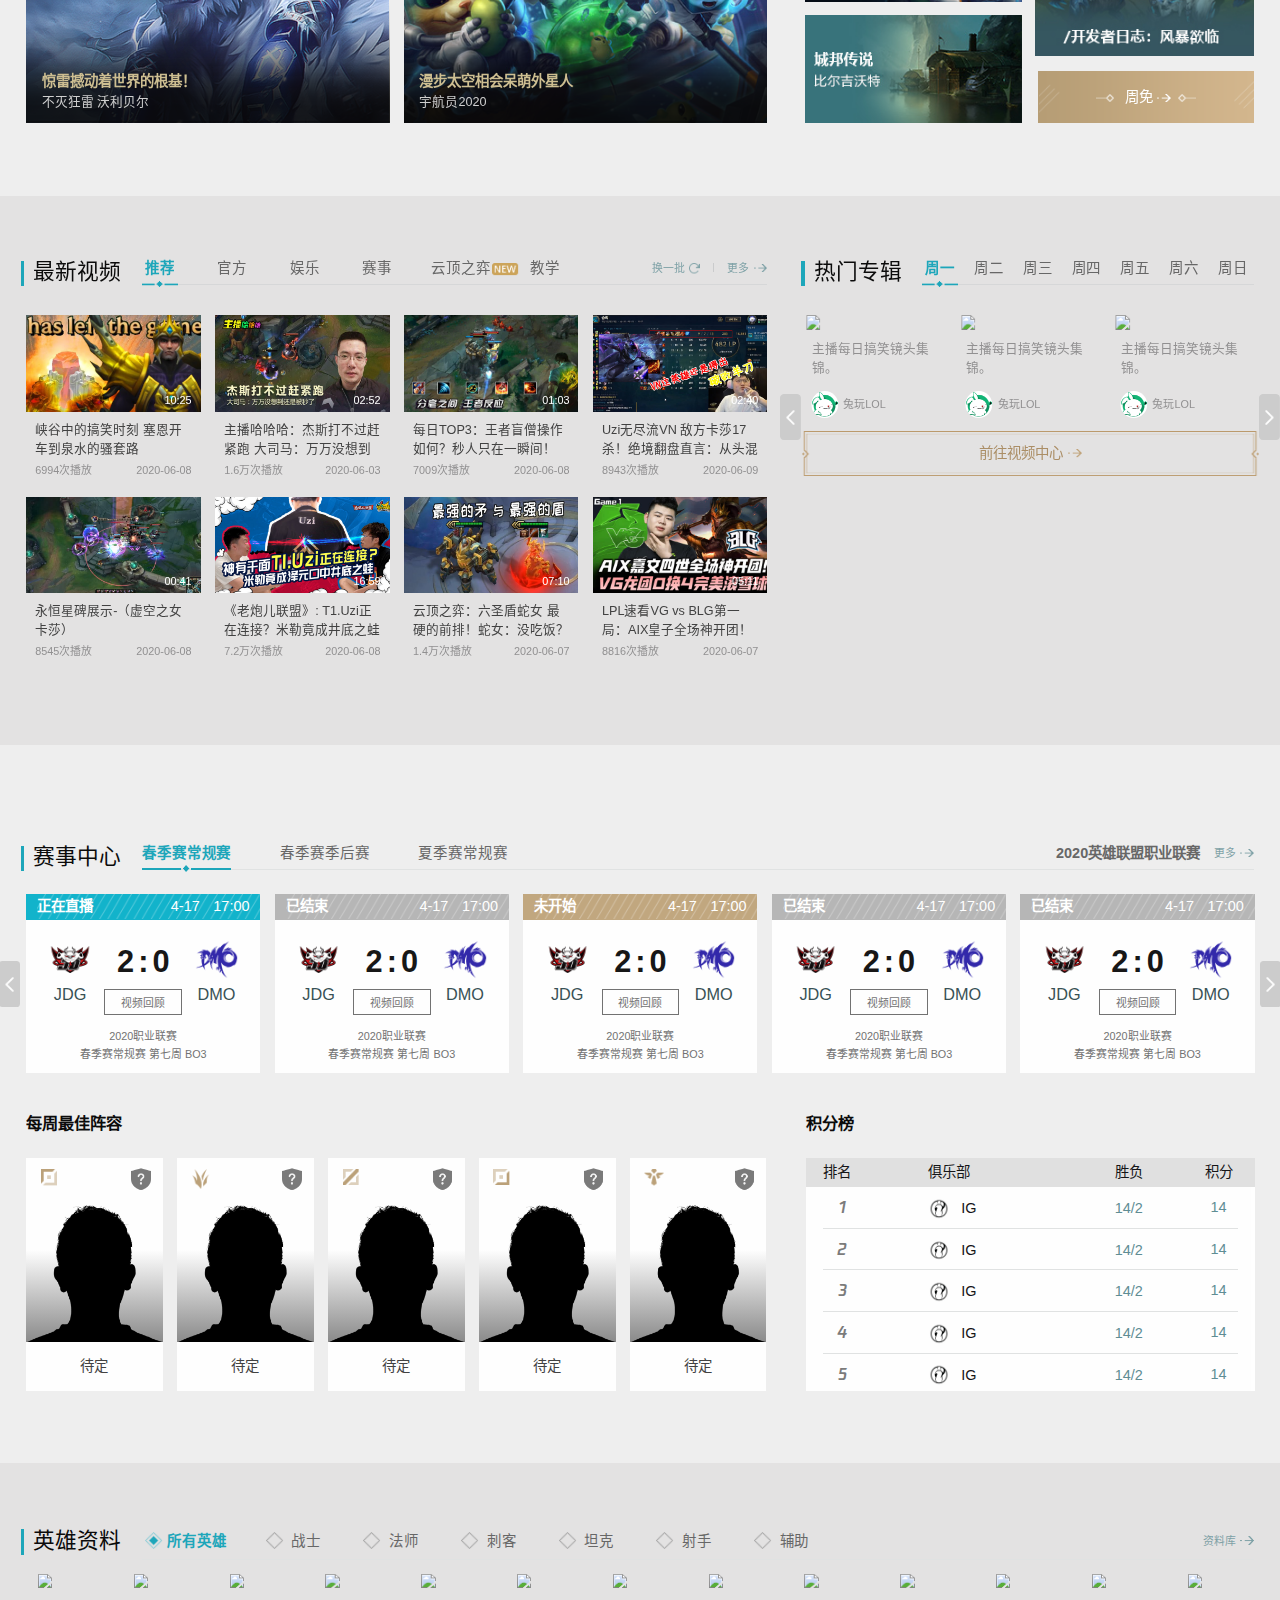
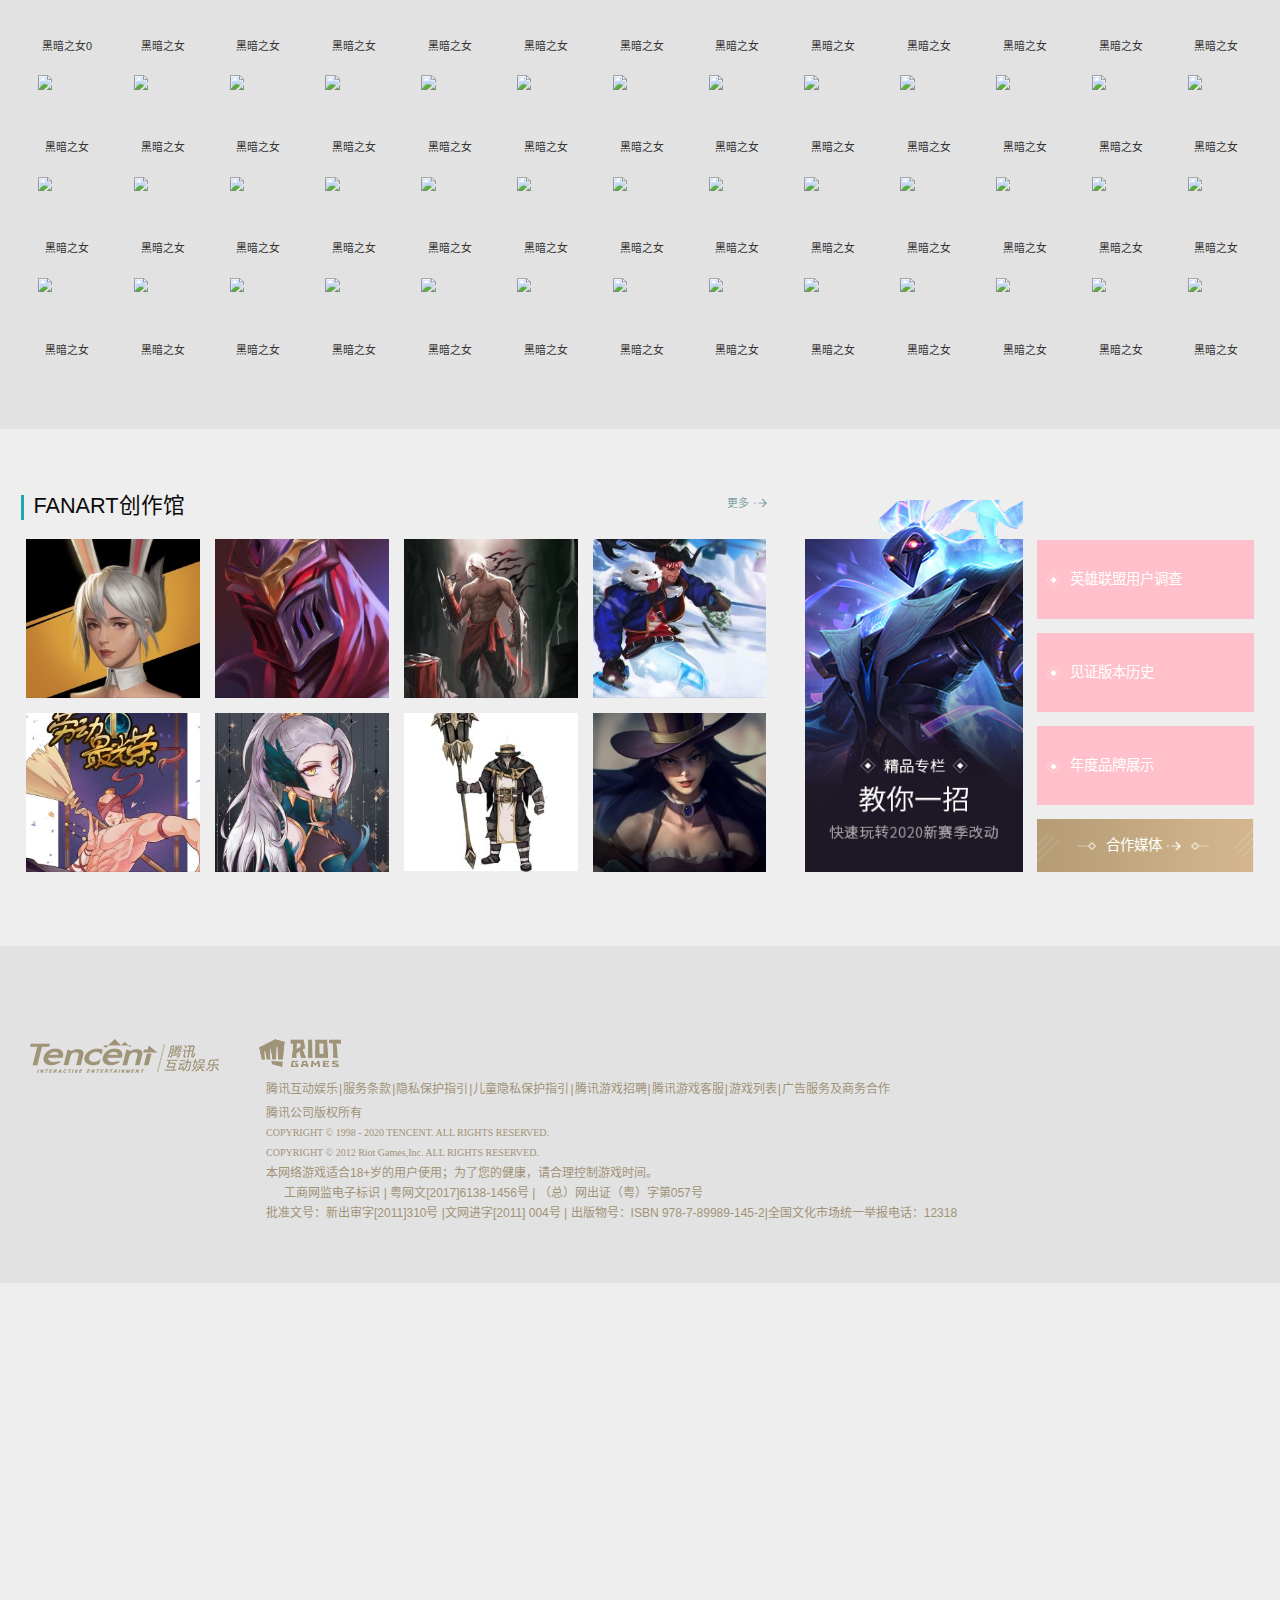
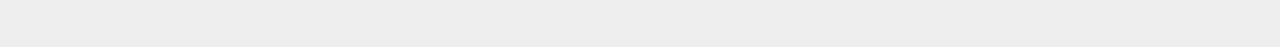
==== commit b66d2f41: "补全视频模块内容" ====
--- a/index.html
+++ b/index.html
@@ -332,7 +332,7 @@
                         <li class="item"><img src="images/promo_img_5.jpeg" alt="#"></a></li>
                     </ul>
                     <ul class="promo_nav">
-                        <li class="item selected" onmouseover="setPromoIndex(0)" onmouseout="startRotate()">TES季中杯夺冠回馈
+                        <li class="item selected" onmouseover="setPromoIndex(0)" onmouseout="startRotate()">冠军杯赛不限量测试
                         </li>
                         <li class="item" onmouseover="setPromoIndex(1)" onmouseout="startRotate()">永恒星碑</li>
                         <li class="item" onmouseover="setPromoIndex(2)" onmouseout="startRotate()">FPX冠军皮肤</li>
@@ -884,595 +884,878 @@
                             <li onmousemove="update_progress(event,this)">
                                 <div class="video_mask pr">
                                     <div class="video-pre-wrap">
-                                        <img class="video_pre_img" src="images/video_pre_img_111.jpg" alt="">
-                                        <span class="progress_bar"> </span>
+                                        <img class="video_pre_img" src="images/video_pre_img_000.jpg" alt="">
+                                        <span class="progress_bar"></span>
                                         <span class="progress_bar_inner"></span>
                                     </div>
-                                    <img class="video_img" src="images/video_img_11.jpg" alt="">
-                                    <span class="video_len">01:03</span>
+                                    <img class="video_img" src="images/video_img_00.jpg" alt="">
+                                    <span class="video_len">10:25</span>
                                 </div>
                                 <div class="video_info">
                                     <p class="video_title">
-                                        精彩操作集锦 惊心动魄的拆基地大战
+                                        峡谷中的搞笑时刻 塞恩开车到泉水的骚套路
                                     </p>
-                                    <span class="play_count">2933次播放</span><span class="pub_date">2020-06-02</span>
-                                </div>
-                            </li>
-                            <li>
+                                    <span class="play_count">6994次播放</span><span class="pub_date">2020-06-08</span>
+                                </div>
+                            </li>
+
+                            <li onmousemove="update_progress(event,this)">
                                 <div class="video_mask pr">
-                                    <img class="video_img" src="images/video_img_11.jpg" alt="">
-                                    <span class="video_len">01:03</span>
+                                    <div class="video-pre-wrap">
+                                        <img class="video_pre_img" src="images/video_pre_img_010.jpg" alt="">
+                                        <span class="progress_bar"></span>
+                                        <span class="progress_bar_inner"></span>
+                                    </div>
+                                    <img class="video_img" src="images/video_img_01.jpg" alt="">
+                                    <span class="video_len">02:52</span>
                                 </div>
                                 <div class="video_info">
                                     <p class="video_title">
-                                        唯我自豪！7分钟回顾UZI职业生涯
+                                        主播哈哈哈：杰斯打不过赶紧跑 大司马：万万没想到还是被秒了
                                     </p>
-                                    <span class="play_count">87.8万次播放</span><span class="pub_date">5小时前</span>
-                                </div>
-                            </li>
-                            <li>
+                                    <span class="play_count">1.6万次播放</span><span class="pub_date">2020-06-03</span>
+                                </div>
+                            </li>
+
+                            <li onmousemove="update_progress(event,this)">
                                 <div class="video_mask pr">
-                                    <img class="video_img" src="images/video_img_11.jpg" alt="">
+                                    <div class="video-pre-wrap">
+                                        <img class="video_pre_img" src="images/video_pre_img_020.jpg" alt="">
+                                        <span class="progress_bar"></span>
+                                        <span class="progress_bar_inner"></span>
+                                    </div>
+                                    <img class="video_img" src="images/video_img_02.jpg" alt="">
                                     <span class="video_len">01:03</span>
                                 </div>
                                 <div class="video_info">
                                     <p class="video_title">
-                                        RNG官宣UZI退役，终点亦是起点：你好简自豪，江湖再见
+                                        每日TOP3：王者盲僧操作如何？秒人只在一瞬间！
                                     </p>
-                                    <span class="play_count">827次播放</span><span class="pub_date">5小时前</span>
-                                </div>
-                            </li>
-                            <li>
+                                    <span class="play_count">7009次播放</span><span class="pub_date">2020-06-08</span>
+                                </div>
+                            </li>
+
+                            <li onmousemove="update_progress(event,this)">
                                 <div class="video_mask pr">
-                                    <img class="video_img" src="images/video_img_11.jpg" alt="">
-                                    <span class="video_len">01:03</span>
+                                    <div class="video-pre-wrap">
+                                        <img class="video_pre_img" src="images/video_pre_img_030.jpg" alt="">
+                                        <span class="progress_bar"></span>
+                                        <span class="progress_bar_inner"></span>
+                                    </div>
+                                    <img class="video_img" src="images/video_img_03.jpg" alt="">
+                                    <span class="video_len">02:40</span>
                                 </div>
                                 <div class="video_info">
                                     <p class="video_title">
-                                        RNG官宣UZI退役，终点亦是起点：你好简自豪，江湖再见
+                                        Uzi无尽流VN 敌方卡莎17杀！绝境翻盘直言：从头混到尾
                                     </p>
-                                    <span class="play_count">827次播放</span><span class="pub_date">5小时前</span>
-                                </div>
-                            </li>
-                            <li>
+                                    <span class="play_count">8943次播放</span><span class="pub_date">2020-06-09</span>
+                                </div>
+                            </li>
+
+                            <li onmousemove="update_progress(event,this)">
                                 <div class="video_mask pr">
-                                    <img class="video_img" src="images/video_img_11.jpg" alt="">
-                                    <span class="video_len">01:03</span>
+                                    <div class="video-pre-wrap">
+                                        <img class="video_pre_img" src="images/video_pre_img_040.jpg" alt="">
+                                        <span class="progress_bar"></span>
+                                        <span class="progress_bar_inner"></span>
+                                    </div>
+                                    <img class="video_img" src="images/video_img_04.jpg" alt="">
+                                    <span class="video_len">00:41</span>
                                 </div>
                                 <div class="video_info">
                                     <p class="video_title">
-                                        RNG官宣UZI退役，终点亦是起点：你好简自豪，江湖再见
+                                        永恒星碑展示-（虚空之女  卡莎）
                                     </p>
-                                    <span class="play_count">827次播放</span><span class="pub_date">5小时前</span>
-                                </div>
-                            </li>
-                            <li>
+                                    <span class="play_count">8545次播放</span><span class="pub_date">2020-06-08</span>
+                                </div>
+                            </li>
+
+                            <li onmousemove="update_progress(event,this)">
                                 <div class="video_mask pr">
-                                    <img class="video_img" src="images/video_img_11.jpg" alt="">
-                                    <span class="video_len">01:03</span>
+                                    <div class="video-pre-wrap">
+                                        <img class="video_pre_img" src="images/video_pre_img_050.jpg" alt="">
+                                        <span class="progress_bar"></span>
+                                        <span class="progress_bar_inner"></span>
+                                    </div>
+                                    <img class="video_img" src="images/video_img_05.jpg" alt="">
+                                    <span class="video_len">16:59</span>
                                 </div>
                                 <div class="video_info">
                                     <p class="video_title">
-                                        RNG官宣UZI退役，终点亦是起点：你好简自豪，江湖再见
+                                        《老炮儿联盟》: T1.Uzi正在连接？米勒竟成井底之蛙
                                     </p>
-                                    <span class="play_count">827次播放</span><span class="pub_date">5小时前</span>
-                                </div>
-                            </li>
-                            <li>
+                                    <span class="play_count">7.2万次播放</span><span class="pub_date">2020-06-08</span>
+                                </div>
+                            </li>
+
+                            <li onmousemove="update_progress(event,this)">
                                 <div class="video_mask pr">
-                                    <img class="video_img" src="images/video_img_11.jpg" alt="">
-                                    <span class="video_len">01:03</span>
+                                    <div class="video-pre-wrap">
+                                        <img class="video_pre_img" src="images/video_pre_img_060.jpg" alt="">
+                                        <span class="progress_bar"></span>
+                                        <span class="progress_bar_inner"></span>
+                                    </div>
+                                    <img class="video_img" src="images/video_img_06.jpg" alt="">
+                                    <span class="video_len">07:10</span>
                                 </div>
                                 <div class="video_info">
                                     <p class="video_title">
-                                        RNG官宣UZI退役，终点亦是起点：你好简自豪，江湖再见
+                                        云顶之弈：六圣盾蛇女 最硬的前排！蛇女：没吃饭？
                                     </p>
-                                    <span class="play_count">827次播放</span><span class="pub_date">5小时前</span>
-                                </div>
-                            </li>
-                            <li>
+                                    <span class="play_count">1.4万次播放</span><span class="pub_date">2020-06-07</span>
+                                </div>
+                            </li>
+
+                            <li onmousemove="update_progress(event,this)">
                                 <div class="video_mask pr">
-                                    <img class="video_img" src="images/video_img_11.jpg" alt="">
-                                    <span class="video_len">01:03</span>
+                                    <div class="video-pre-wrap">
+                                        <img class="video_pre_img" src="images/video_pre_img_070.jpg" alt="">
+                                        <span class="progress_bar"></span>
+                                        <span class="progress_bar_inner"></span>
+                                    </div>
+                                    <img class="video_img" src="images/video_img_07.jpg" alt="">
+                                    <span class="video_len">05:11</span>
                                 </div>
                                 <div class="video_info">
                                     <p class="video_title">
-                                        RNG官宣UZI退役，终点亦是起点：你好简自豪，江湖再见
+                                        LPL速看VG vs BLG第一局：AIX皇子全场神开团！
                                     </p>
-                                    <span class="play_count">827次播放</span><span class="pub_date">5小时前</span>
+                                    <span class="play_count">8816次播放</span><span class="pub_date">2020-06-07</span>
                                 </div>
                             </li>
                         </ul>
+
                         <ul class="content_item">
-                            <li>
+                            <li onmousemove="update_progress(event,this)">
                                 <div class="video_mask pr">
-                                    <img class="video_img" src="images/video_img_2_1.jpg" alt="">
-                                    <span class="video_len">01:03</span>
+                                    <div class="video-pre-wrap">
+                                        <img class="video_pre_img" src="images/video_pre_img_100.jpg" alt="">
+                                        <span class="progress_bar"></span>
+                                        <span class="progress_bar_inner"></span>
+                                    </div>
+                                    <img class="video_img" src="images/video_img_10.jpg" alt="">
+                                    <span class="video_len">00:59</span>
                                 </div>
                                 <div class="video_info">
                                     <p class="video_title">
-                                        RNG官宣UZI退役，终点亦是起点：你好简自豪，江湖再见
+                                        嘉文四世、奥利安娜、黑默丁格、辛德拉、岩雀加入泳池派对
                                     </p>
-                                    <span class="play_count">827次播放</span><span class="pub_date">5小时前</span>
-                                </div>
-                            </li>
-                            <li>
+                                    <span class="play_count">24.3万次播放</span><span class="pub_date">2020-06-10</span>
+                                </div>
+                            </li>
+
+                            <li onmousemove="update_progress(event,this)">
                                 <div class="video_mask pr">
+                                    <div class="video-pre-wrap">
+                                        <img class="video_pre_img" src="images/video_pre_img_110.jpg" alt="">
+                                        <span class="progress_bar"></span>
+                                        <span class="progress_bar_inner"></span>
+                                    </div>
                                     <img class="video_img" src="images/video_img_11.jpg" alt="">
-                                    <span class="video_len">01:03</span>
+                                    <span class="video_len">01:06</span>
                                 </div>
                                 <div class="video_info">
                                     <p class="video_title">
-                                        RNG官宣UZI退役，终点亦是起点：你好简自豪，江湖再见
+                                        云顶之弈——银河战争季中更新预告片
                                     </p>
-                                    <span class="play_count">827次播放</span><span class="pub_date">5小时前</span>
-                                </div>
-                            </li>
-                            <li>
+                                    <span class="play_count">8.6万次播放</span><span class="pub_date">2020-06-09</span>
+                                </div>
+                            </li>
+
+                            <li onmousemove="update_progress(event,this)">
                                 <div class="video_mask pr">
-                                    <img class="video_img" src="images/video_img_11.jpg" alt="">
-                                    <span class="video_len">01:03</span>
+                                    <div class="video-pre-wrap">
+                                        <img class="video_pre_img" src="images/video_pre_img_120.jpg" alt="">
+                                        <span class="progress_bar"></span>
+                                        <span class="progress_bar_inner"></span>
+                                    </div>
+                                    <img class="video_img" src="images/video_img_12.jpg" alt="">
+                                    <span class="video_len">02:06</span>
                                 </div>
                                 <div class="video_info">
                                     <p class="video_title">
-                                        RNG官宣UZI退役，终点亦是起点：你好简自豪，江湖再见
+                                        未来战士故事线更新 穿越时空大戏拉开序幕
                                     </p>
-                                    <span class="play_count">827次播放</span><span class="pub_date">5小时前</span>
-                                </div>
-                            </li>
-                            <li>
+                                    <span class="play_count">8.7万次播放</span><span class="pub_date">2020-06-06</span>
+                                </div>
+                            </li>
+
+                            <li onmousemove="update_progress(event,this)">
                                 <div class="video_mask pr">
-                                    <img class="video_img" src="images/video_img_11.jpg" alt="">
-                                    <span class="video_len">01:03</span>
+                                    <div class="video-pre-wrap">
+                                        <img class="video_pre_img" src="images/video_pre_img_130.jpg" alt="">
+                                        <span class="progress_bar"></span>
+                                        <span class="progress_bar_inner"></span>
+                                    </div>
+                                    <img class="video_img" src="images/video_img_13.jpg" alt="">
+                                    <span class="video_len">02:06</span>
                                 </div>
                                 <div class="video_info">
                                     <p class="video_title">
-                                        RNG官宣UZI退役，终点亦是起点：你好简自豪，江湖再见
+                                        《云顶之弈》：银河战争季中指南
                                     </p>
-                                    <span class="play_count">827次播放</span><span class="pub_date">5小时前</span>
-                                </div>
-                            </li>
-                            <li>
+                                    <span class="play_count">27.1万次播放</span><span class="pub_date">2020-06-05</span>
+                                </div>
+                            </li>
+
+                            <li onmousemove="update_progress(event,this)">
                                 <div class="video_mask pr">
-                                    <img class="video_img" src="images/video_img_11.jpg" alt="">
-                                    <span class="video_len">01:03</span>
+                                    <div class="video-pre-wrap">
+                                        <img class="video_pre_img" src="images/video_pre_img_140.jpg" alt="">
+                                        <span class="progress_bar"></span>
+                                        <span class="progress_bar_inner"></span>
+                                    </div>
+                                    <img class="video_img" src="images/video_img_14.jpg" alt="">
+                                    <span class="video_len">02:27</span>
                                 </div>
                                 <div class="video_info">
                                     <p class="video_title">
-                                        RNG官宣UZI退役，终点亦是起点：你好简自豪，江湖再见
+                                        3分钟了解全新玩法冠军杯赛
                                     </p>
-                                    <span class="play_count">827次播放</span><span class="pub_date">5小时前</span>
-                                </div>
-                            </li>
-                            <li>
+                                    <span class="play_count">15.3万次播放</span><span class="pub_date">2020-06-05</span>
+                                </div>
+                            </li>
+
+                            <li onmousemove="update_progress(event,this)">
                                 <div class="video_mask pr">
-                                    <img class="video_img" src="images/video_img_11.jpg" alt="">
-                                    <span class="video_len">01:03</span>
+                                    <div class="video-pre-wrap">
+                                        <img class="video_pre_img" src="images/video_pre_img_150.jpg" alt="">
+                                        <span class="progress_bar"></span>
+                                        <span class="progress_bar_inner"></span>
+                                    </div>
+                                    <img class="video_img" src="images/video_img_15.jpg" alt="">
+                                    <span class="video_len">03:45</span>
                                 </div>
                                 <div class="video_info">
                                     <p class="video_title">
-                                        RNG官宣UZI退役，终点亦是起点：你好简自豪，江湖再见
+                                        永恒星碑系统介绍 记录你的精彩时刻
                                     </p>
-                                    <span class="play_count">827次播放</span><span class="pub_date">5小时前</span>
-                                </div>
-                            </li>
-                            <li>
+                                    <span class="play_count">6.1万次播放</span><span class="pub_date">2020-06-03</span>
+                                </div>
+                            </li>
+
+                            <li onmousemove="update_progress(event,this)">
                                 <div class="video_mask pr">
-                                    <img class="video_img" src="images/video_img_11.jpg" alt="">
-                                    <span class="video_len">01:03</span>
+                                    <div class="video-pre-wrap">
+                                        <img class="video_pre_img" src="images/video_pre_img_160.jpg" alt="">
+                                        <span class="progress_bar"></span>
+                                        <span class="progress_bar_inner"></span>
+                                    </div>
+                                    <img class="video_img" src="images/video_img_16.jpg" alt="">
+                                    <span class="video_len">02:57</span>
                                 </div>
                                 <div class="video_info">
                                     <p class="video_title">
-                                        RNG官宣UZI退役，终点亦是起点：你好简自豪，江湖再见
+                                        星碑解锁搞笑指南 请勿弃队友不顾
                                     </p>
-                                    <span class="play_count">827次播放</span><span class="pub_date">5小时前</span>
-                                </div>
-                            </li>
-                            <li>
+                                    <span class="play_count">14.4万次播放</span><span class="pub_date">2020-06-01</span>
+                                </div>
+                            </li>
+
+                            <li onmousemove="update_progress(event,this)">
                                 <div class="video_mask pr">
-                                    <img class="video_img" src="images/video_img_11.jpg" alt="">
-                                    <span class="video_len">01:03</span>
+                                    <div class="video-pre-wrap">
+                                        <img class="video_pre_img" src="images/video_pre_img_170.jpg" alt="">
+                                        <span class="progress_bar"></span>
+                                        <span class="progress_bar_inner"></span>
+                                    </div>
+                                    <img class="video_img" src="images/video_img_17.jpg" alt="">
+                                    <span class="video_len">02:09</span>
                                 </div>
                                 <div class="video_info">
                                     <p class="video_title">
-                                        RNG官宣UZI退役，终点亦是起点：你好简自豪，江湖再见
+                                        沃利贝尔-不灭狂雷皮肤效果展示-国服
                                     </p>
-                                    <span class="play_count">827次播放</span><span class="pub_date">5小时前</span>
+                                    <span class="play_count">4302次播放</span><span class="pub_date">2020-05-29</span>
                                 </div>
                             </li>
                         </ul>
+
                         <ul class="content_item">
-                            <li>
+                            <li onmousemove="update_progress(event,this)">
                                 <div class="video_mask pr">
-                                    <img class="video_img" src="images/video_img_11.jpg" alt="">
-                                    <span class="video_len">01:03</span>
+                                    <div class="video-pre-wrap">
+                                        <img class="video_pre_img" src="images/video_pre_img_200.jpg" alt="">
+                                        <span class="progress_bar"></span>
+                                        <span class="progress_bar_inner"></span>
+                                    </div>
+                                    <img class="video_img" src="images/video_img_20.jpg" alt="">
+                                    <span class="video_len">00:47</span>
                                 </div>
                                 <div class="video_info">
                                     <p class="video_title">
-                                        RNG官宣UZI退役，终点亦是起点：你好简自豪，江湖再见
+                                        Uzi状态依旧火热，EZ极限拉扯怒斩五杀！
                                     </p>
-                                    <span class="play_count">827次播放</span><span class="pub_date">5小时前</span>
-                                </div>
-                            </li>
-                            <li>
+                                    <span class="play_count">1233次播放</span><span class="pub_date">2020-06-09</span>
+                                </div>
+                            </li>
+
+                            <li onmousemove="update_progress(event,this)">
                                 <div class="video_mask pr">
-                                    <img class="video_img" src="images/video_img_11.jpg" alt="">
-                                    <span class="video_len">01:03</span>
+                                    <div class="video-pre-wrap">
+                                        <img class="video_pre_img" src="images/video_pre_img_210.jpg" alt="">
+                                        <span class="progress_bar"></span>
+                                        <span class="progress_bar_inner"></span>
+                                    </div>
+                                    <img class="video_img" src="images/video_img_21.jpg" alt="">
+                                    <span class="video_len">03:21</span>
                                 </div>
                                 <div class="video_info">
                                     <p class="video_title">
-                                        RNG官宣UZI退役，终点亦是起点：你好简自豪，江湖再见
+                                        600AD的满级塞恩VS亚索 哪个英雄更强？
                                     </p>
-                                    <span class="play_count">827次播放</span><span class="pub_date">5小时前</span>
-                                </div>
-                            </li>
-                            <li>
+                                    <span class="play_count">1066次播放</span><span class="pub_date">2020-06-09</span>
+                                </div>
+                            </li>
+
+                            <li onmousemove="update_progress(event,this)">
                                 <div class="video_mask pr">
-                                    <img class="video_img" src="images/video_img_11.jpg" alt="">
-                                    <span class="video_len">01:03</span>
+                                    <div class="video-pre-wrap">
+                                        <img class="video_pre_img" src="images/video_pre_img_220.jpg" alt="">
+                                        <span class="progress_bar"></span>
+                                        <span class="progress_bar_inner"></span>
+                                    </div>
+                                    <img class="video_img" src="images/video_img_22.jpg" alt="">
+                                    <span class="video_len">10:33</span>
                                 </div>
                                 <div class="video_info">
                                     <p class="video_title">
-                                        RNG官宣UZI退役，终点亦是起点：你好简自豪，江湖再见
+                                        大神VN精彩集锦 操作细节全部拉满！
                                     </p>
-                                    <span class="play_count">827次播放</span><span class="pub_date">5小时前</span>
-                                </div>
-                            </li>
-                            <li>
+                                    <span class="play_count">953次播放</span><span class="pub_date">2020-06-09</span>
+                                </div>
+                            </li>
+
+                            <li onmousemove="update_progress(event,this)">
                                 <div class="video_mask pr">
-                                    <img class="video_img" src="images/video_img_11.jpg" alt="">
-                                    <span class="video_len">01:03</span>
+                                    <div class="video-pre-wrap">
+                                        <img class="video_pre_img" src="images/video_pre_img_230.jpg" alt="">
+                                        <span class="progress_bar"></span>
+                                        <span class="progress_bar_inner"></span>
+                                    </div>
+                                    <img class="video_img" src="images/video_img_23.jpg" alt="">
+                                    <span class="video_len">11:16</span>
                                 </div>
                                 <div class="video_info">
                                     <p class="video_title">
-                                        RNG官宣UZI退役，终点亦是起点：你好简自豪，江湖再见
+                                        阿狸精彩操作集锦 九尾妖狐的致命诱惑
                                     </p>
-                                    <span class="play_count">827次播放</span><span class="pub_date">5小时前</span>
-                                </div>
-                            </li>
-                            <li>
+                                    <span class="play_count">1013次播放</span><span class="pub_date">2020-06-09</span>
+                                </div>
+                            </li>
+
+                            <li onmousemove="update_progress(event,this)">
                                 <div class="video_mask pr">
-                                    <img class="video_img" src="images/video_img_11.jpg" alt="">
-                                    <span class="video_len">01:03</span>
+                                    <div class="video-pre-wrap">
+                                        <img class="video_pre_img" src="images/video_pre_img_240.jpg" alt="">
+                                        <span class="progress_bar"></span>
+                                        <span class="progress_bar_inner"></span>
+                                    </div>
+                                    <img class="video_img" src="images/video_img_24.jpg" alt="">
+                                    <span class="video_len">03:35</span>
                                 </div>
                                 <div class="video_info">
                                     <p class="video_title">
-                                        RNG官宣UZI退役，终点亦是起点：你好简自豪，江湖再见
+                                        【云白嫖】25000点券的英雄蛋！来体验白嫖的快乐！55个！
                                     </p>
-                                    <span class="play_count">827次播放</span><span class="pub_date">5小时前</span>
-                                </div>
-                            </li>
-                            <li>
+                                    <span class="play_count">1330次播放</span><span class="pub_date">2020-06-09</span>
+                                </div>
+                            </li>
+
+                            <li onmousemove="update_progress(event,this)">
                                 <div class="video_mask pr">
-                                    <img class="video_img" src="images/video_img_11.jpg" alt="">
-                                    <span class="video_len">01:03</span>
+                                    <div class="video-pre-wrap">
+                                        <img class="video_pre_img" src="images/video_pre_img_250.jpg" alt="">
+                                        <span class="progress_bar"></span>
+                                        <span class="progress_bar_inner"></span>
+                                    </div>
+                                    <img class="video_img" src="images/video_img_25.jpg" alt="">
+                                    <span class="video_len">03:26</span>
                                 </div>
                                 <div class="video_info">
                                     <p class="video_title">
-                                        RNG官宣UZI退役，终点亦是起点：你好简自豪，江湖再见
+                                        《STill RNG》夏季赛第一期：虎兄龙弟
                                     </p>
-                                    <span class="play_count">827次播放</span><span class="pub_date">5小时前</span>
-                                </div>
-                            </li>
-                            <li>
+                                    <span class="play_count">2.6万次播放</span><span class="pub_date">2020-06-09</span>
+                                </div>
+                            </li>
+
+                            <li onmousemove="update_progress(event,this)">
                                 <div class="video_mask pr">
-                                    <img class="video_img" src="images/video_img_11.jpg" alt="">
-                                    <span class="video_len">01:03</span>
+                                    <div class="video-pre-wrap">
+                                        <img class="video_pre_img" src="images/video_pre_img_260.jpg" alt="">
+                                        <span class="progress_bar"></span>
+                                        <span class="progress_bar_inner"></span>
+                                    </div>
+                                    <img class="video_img" src="images/video_img_26.jpg" alt="">
+                                    <span class="video_len">03:41</span>
                                 </div>
                                 <div class="video_info">
                                     <p class="video_title">
-                                        RNG官宣UZI退役，终点亦是起点：你好简自豪，江湖再见
+                                        《酥柠园友会》第1期：神笔AnBin（上）
                                     </p>
-                                    <span class="play_count">827次播放</span><span class="pub_date">5小时前</span>
-                                </div>
-                            </li>
-                            <li>
+                                    <span class="play_count">2734次播放</span><span class="pub_date">2020-06-09</span>
+                                </div>
+                            </li>
+
+                            <li onmousemove="update_progress(event,this)">
                                 <div class="video_mask pr">
-                                    <img class="video_img" src="images/video_img_11.jpg" alt="">
-                                    <span class="video_len">01:03</span>
+                                    <div class="video-pre-wrap">
+                                        <img class="video_pre_img" src="images/video_pre_img_270.jpg" alt="">
+                                        <span class="progress_bar"></span>
+                                        <span class="progress_bar_inner"></span>
+                                    </div>
+                                    <img class="video_img" src="images/video_img_27.jpg" alt="">
+                                    <span class="video_len">13:31</span>
                                 </div>
                                 <div class="video_info">
                                     <p class="video_title">
-                                        RNG官宣UZI退役，终点亦是起点：你好简自豪，江湖再见
+                                        一级团精彩集锦 被团灭感觉心态都要炸了
                                     </p>
-                                    <span class="play_count">827次播放</span><span class="pub_date">5小时前</span>
+                                    <span class="play_count">825次播放</span><span class="pub_date">2020-06-09</span>
                                 </div>
                             </li>
                         </ul>
+
                         <ul class="content_item">
-                            <li>
+                            <li onmousemove="update_progress(event,this)">
                                 <div class="video_mask pr">
-                                    <img class="video_img" src="images/video_img_2_1.jpg" alt="">
-                                    <span class="video_len">01:03</span>
+                                    <div class="video-pre-wrap">
+                                        <img class="video_pre_img" src="images/video_pre_img_300.jpg" alt="">
+                                        <span class="progress_bar"></span>
+                                        <span class="progress_bar_inner"></span>
+                                    </div>
+                                    <img class="video_img" src="images/video_img_30.jpg" alt="">
+                                    <span class="video_len">03:04</span>
                                 </div>
                                 <div class="video_info">
                                     <p class="video_title">
-                                        RNG官宣UZI退役，终点亦是起点：你好简自豪，江湖再见
+                                        TOP5：knight虚空行走四杀挽狂澜
                                     </p>
-                                    <span class="play_count">827次播放</span><span class="pub_date">5小时前</span>
-                                </div>
-                            </li>
-                            <li>
+                                    <span class="play_count">0次播放</span><span class="pub_date">2020-06-10</span>
+                                </div>
+                            </li>
+
+                            <li onmousemove="update_progress(event,this)">
                                 <div class="video_mask pr">
-                                    <img class="video_img" src="images/video_img_11.jpg" alt="">
-                                    <span class="video_len">01:03</span>
+                                    <div class="video-pre-wrap">
+                                        <img class="video_pre_img" src="images/video_pre_img_310.jpg" alt="">
+                                        <span class="progress_bar"></span>
+                                        <span class="progress_bar_inner"></span>
+                                    </div>
+                                    <img class="video_img" src="images/video_img_31.jpg" alt="">
+                                    <span class="video_len">09:31</span>
                                 </div>
                                 <div class="video_info">
                                     <p class="video_title">
-                                        RNG官宣UZI退役，终点亦是起点：你好简自豪，江湖再见
+                                        LPL速看TES vs RW第一局：Knight四杀逆天守家
                                     </p>
-                                    <span class="play_count">827次播放</span><span class="pub_date">5小时前</span>
-                                </div>
-                            </li>
-                            <li>
+                                    <span class="play_count">2761次播放</span><span class="pub_date">2020-06-10</span>
+                                </div>
+                            </li>
+
+                            <li onmousemove="update_progress(event,this)">
                                 <div class="video_mask pr">
-                                    <img class="video_img" src="images/video_img_11.jpg" alt="">
-                                    <span class="video_len">01:03</span>
+                                    <div class="video-pre-wrap">
+                                        <img class="video_pre_img" src="images/video_pre_img_320.jpg" alt="">
+                                        <span class="progress_bar"></span>
+                                        <span class="progress_bar_inner"></span>
+                                    </div>
+                                    <img class="video_img" src="images/video_img_32.jpg" alt="">
+                                    <span class="video_len">08:38</span>
                                 </div>
                                 <div class="video_info">
                                     <p class="video_title">
-                                        RNG官宣UZI退役，终点亦是起点：你好简自豪，江湖再见
+                                        LPL速看TES vs RW第二局：左手皎月14杀不给活路！
                                     </p>
-                                    <span class="play_count">827次播放</span><span class="pub_date">5小时前</span>
-                                </div>
-                            </li>
-                            <li>
+                                    <span class="play_count">6858次播放</span><span class="pub_date">2020-06-09</span>
+                                </div>
+                            </li>
+
+                            <li onmousemove="update_progress(event,this)">
                                 <div class="video_mask pr">
-                                    <img class="video_img" src="images/video_img_11.jpg" alt="">
-                                    <span class="video_len">01:03</span>
+                                    <div class="video-pre-wrap">
+                                        <img class="video_pre_img" src="images/video_pre_img_330.jpg" alt="">
+                                        <span class="progress_bar"></span>
+                                        <span class="progress_bar_inner"></span>
+                                    </div>
+                                    <img class="video_img" src="images/video_img_33.jpg" alt="">
+                                    <span class="video_len">08:01</span>
                                 </div>
                                 <div class="video_info">
                                     <p class="video_title">
-                                        RNG官宣UZI退役，终点亦是起点：你好简自豪，江湖再见
+                                        感谢JINOO 未来一切顺利
                                     </p>
-                                    <span class="play_count">827次播放</span><span class="pub_date">5小时前</span>
-                                </div>
-                            </li>
-                            <li>
+                                    <span class="play_count">1.8万次播放</span><span class="pub_date">2020-06-09</span>
+                                </div>
+                            </li>
+
+                            <li onmousemove="update_progress(event,this)">
                                 <div class="video_mask pr">
-                                    <img class="video_img" src="images/video_img_11.jpg" alt="">
-                                    <span class="video_len">01:03</span>
+                                    <div class="video-pre-wrap">
+                                        <img class="video_pre_img" src="images/video_pre_img_340.jpg" alt="">
+                                        <span class="progress_bar"></span>
+                                        <span class="progress_bar_inner"></span>
+                                    </div>
+                                    <img class="video_img" src="images/video_img_34.jpg" alt="">
+                                    <span class="video_len">38:48</span>
                                 </div>
                                 <div class="video_info">
                                     <p class="video_title">
-                                        RNG官宣UZI退役，终点亦是起点：你好简自豪，江湖再见
+                                        2020年LPL夏季赛常规赛 RW侠 vs TES_02
                                     </p>
-                                    <span class="play_count">827次播放</span><span class="pub_date">5小时前</span>
-                                </div>
-                            </li>
-                            <li>
+                                    <span class="play_count">2.2万次播放</span><span class="pub_date">2020-06-09</span>
+                                </div>
+                            </li>
+
+                            <li onmousemove="update_progress(event,this)">
                                 <div class="video_mask pr">
-                                    <img class="video_img" src="images/video_img_11.jpg" alt="">
-                                    <span class="video_len">01:03</span>
+                                    <div class="video-pre-wrap">
+                                        <img class="video_pre_img" src="images/video_pre_img_350.jpg" alt="">
+                                        <span class="progress_bar"></span>
+                                        <span class="progress_bar_inner"></span>
+                                    </div>
+                                    <img class="video_img" src="images/video_img_35.jpg" alt="">
+                                    <span class="video_len">46:02</span>
                                 </div>
                                 <div class="video_info">
                                     <p class="video_title">
-                                        RNG官宣UZI退役，终点亦是起点：你好简自豪，江湖再见
+                                        2020年LPL夏季赛常规赛 RW侠 vs TES_01
                                     </p>
-                                    <span class="play_count">827次播放</span><span class="pub_date">5小时前</span>
-                                </div>
-                            </li>
-                            <li>
+                                    <span class="play_count">2.7万次播放</span><span class="pub_date">2020-06-09</span>
+                                </div>
+                            </li>
+
+                            <li onmousemove="update_progress(event,this)">
                                 <div class="video_mask pr">
-                                    <img class="video_img" src="images/video_img_11.jpg" alt="">
-                                    <span class="video_len">01:03</span>
+                                    <div class="video-pre-wrap">
+                                        <img class="video_pre_img" src="images/video_pre_img_360.jpg" alt="">
+                                        <span class="progress_bar"></span>
+                                        <span class="progress_bar_inner"></span>
+                                    </div>
+                                    <img class="video_img" src="images/video_img_36.jpg" alt="">
+                                    <span class="video_len">07:39</span>
                                 </div>
                                 <div class="video_info">
                                     <p class="video_title">
-                                        RNG官宣UZI退役，终点亦是起点：你好简自豪，江湖再见
+                                        LPL速看FPX vs LNG第三局：沉沦17塞拉斯双三杀！
                                     </p>
-                                    <span class="play_count">827次播放</span><span class="pub_date">5小时前</span>
-                                </div>
-                            </li>
-                            <li>
+                                    <span class="play_count">1.3万次播放</span><span class="pub_date">2020-06-09</span>
+                                </div>
+                            </li>
+
+                            <li onmousemove="update_progress(event,this)">
                                 <div class="video_mask pr">
-                                    <img class="video_img" src="images/video_img_11.jpg" alt="">
-                                    <span class="video_len">01:03</span>
+                                    <div class="video-pre-wrap">
+                                        <img class="video_pre_img" src="images/video_pre_img_370.jpg" alt="">
+                                        <span class="progress_bar"></span>
+                                        <span class="progress_bar_inner"></span>
+                                    </div>
+                                    <img class="video_img" src="images/video_img_37.jpg" alt="">
+                                    <span class="video_len">43:36</span>
                                 </div>
                                 <div class="video_info">
                                     <p class="video_title">
-                                        RNG官宣UZI退役，终点亦是起点：你好简自豪，江湖再见
+                                        2020年LPL夏季赛常规赛 FPX vs LNG_03
                                     </p>
-                                    <span class="play_count">827次播放</span><span class="pub_date">5小时前</span>
+                                    <span class="play_count">1.2万次播放</span><span class="pub_date">2020-06-09</span>
                                 </div>
                             </li>
                         </ul>
+
                         <ul class="content_item">
-                            <li>
+                            <li onmousemove="update_progress(event,this)">
                                 <div class="video_mask pr">
-                                    <img class="video_img" src="images/video_img_11.jpg" alt="">
-                                    <span class="video_len">01:03</span>
+                                    <div class="video-pre-wrap">
+                                        <img class="video_pre_img" src="images/video_pre_img_400.jpg" alt="">
+                                        <span class="progress_bar"></span>
+                                        <span class="progress_bar_inner"></span>
+                                    </div>
+                                    <img class="video_img" src="images/video_img_40.jpg" alt="">
+                                    <span class="video_len">01:06</span>
                                 </div>
                                 <div class="video_info">
                                     <p class="video_title">
-                                        RNG官宣UZI退役，终点亦是起点：你好简自豪，江湖再见
+                                        云顶之弈——银河战争季中更新预告片
                                     </p>
-                                    <span class="play_count">827次播放</span><span class="pub_date">5小时前</span>
-                                </div>
-                            </li>
-                            <li>
+                                    <span class="play_count">8.6万次播放</span><span class="pub_date">2020-06-09</span>
+                                </div>
+                            </li>
+
+                            <li onmousemove="update_progress(event,this)">
                                 <div class="video_mask pr">
-                                    <img class="video_img" src="images/video_img_11.jpg" alt="">
-                                    <span class="video_len">01:03</span>
+                                    <div class="video-pre-wrap">
+                                        <img class="video_pre_img" src="images/video_pre_img_410.jpg" alt="">
+                                        <span class="progress_bar"></span>
+                                        <span class="progress_bar_inner"></span>
+                                    </div>
+                                    <img class="video_img" src="images/video_img_41.jpg" alt="">
+                                    <span class="video_len">04:20</span>
                                 </div>
                                 <div class="video_info">
                                     <p class="video_title">
-                                        RNG官宣UZI退役，终点亦是起点：你好简自豪，江湖再见
+                                        【云顶S3实验室】无尽系列：3无尽男枪3无尽螳螂3无尽琴女
                                     </p>
-                                    <span class="play_count">827次播放</span><span class="pub_date">5小时前</span>
-                                </div>
-                            </li>
-                            <li>
+                                    <span class="play_count">1.8万次播放</span><span class="pub_date">2020-06-09</span>
+                                </div>
+                            </li>
+
+                            <li onmousemove="update_progress(event,this)">
                                 <div class="video_mask pr">
-                                    <img class="video_img" src="images/video_img_11.jpg" alt="">
-                                    <span class="video_len">01:03</span>
+                                    <div class="video-pre-wrap">
+                                        <img class="video_pre_img" src="images/video_pre_img_420.jpg" alt="">
+                                        <span class="progress_bar"></span>
+                                        <span class="progress_bar_inner"></span>
+                                    </div>
+                                    <img class="video_img" src="images/video_img_42.jpg" alt="">
+                                    <span class="video_len">03:35</span>
                                 </div>
                                 <div class="video_info">
                                     <p class="video_title">
-                                        RNG官宣UZI退役，终点亦是起点：你好简自豪，江湖再见
+                                        【云白嫖】25000点券的英雄蛋！来体验白嫖的快乐！55个！
                                     </p>
-                                    <span class="play_count">827次播放</span><span class="pub_date">5小时前</span>
-                                </div>
-                            </li>
-                            <li>
+                                    <span class="play_count">1330次播放</span><span class="pub_date">2020-06-09</span>
+                                </div>
+                            </li>
+
+                            <li onmousemove="update_progress(event,this)">
                                 <div class="video_mask pr">
-                                    <img class="video_img" src="images/video_img_11.jpg" alt="">
-                                    <span class="video_len">01:03</span>
+                                    <div class="video-pre-wrap">
+                                        <img class="video_pre_img" src="images/video_pre_img_430.jpg" alt="">
+                                        <span class="progress_bar"></span>
+                                        <span class="progress_bar_inner"></span>
+                                    </div>
+                                    <img class="video_img" src="images/video_img_43.jpg" alt="">
+                                    <span class="video_len">05:41</span>
                                 </div>
                                 <div class="video_info">
                                     <p class="video_title">
-                                        RNG官宣UZI退役，终点亦是起点：你好简自豪，江湖再见
+                                        【鹌鹑云顶锦囊】圣盾瑞雯一出手，设计师也抖三抖
                                     </p>
-                                    <span class="play_count">827次播放</span><span class="pub_date">5小时前</span>
-                                </div>
-                            </li>
-                            <li>
+                                    <span class="play_count">1.9万次播放</span><span class="pub_date">2020-06-09</span>
+                                </div>
+                            </li>
+
+                            <li onmousemove="update_progress(event,this)">
                                 <div class="video_mask pr">
-                                    <img class="video_img" src="images/video_img_11.jpg" alt="">
-                                    <span class="video_len">01:03</span>
+                                    <div class="video-pre-wrap">
+                                        <img class="video_pre_img" src="images/video_pre_img_440.jpg" alt="">
+                                        <span class="progress_bar"></span>
+                                        <span class="progress_bar_inner"></span>
+                                    </div>
+                                    <img class="video_img" src="images/video_img_44.jpg" alt="">
+                                    <span class="video_len">01:00</span>
                                 </div>
                                 <div class="video_info">
                                     <p class="video_title">
-                                        RNG官宣UZI退役，终点亦是起点：你好简自豪，江湖再见
+                                        云顶之弈10.11上分阵容推荐：空城海贼王！
                                     </p>
-                                    <span class="play_count">827次播放</span><span class="pub_date">5小时前</span>
-                                </div>
-                            </li>
-                            <li>
+                                    <span class="play_count">5223次播放</span><span class="pub_date">2020-06-08</span>
+                                </div>
+                            </li>
+
+                            <li onmousemove="update_progress(event,this)">
                                 <div class="video_mask pr">
-                                    <img class="video_img" src="images/video_img_11.jpg" alt="">
-                                    <span class="video_len">01:03</span>
+                                    <div class="video-pre-wrap">
+                                        <img class="video_pre_img" src="images/video_pre_img_450.jpg" alt="">
+                                        <span class="progress_bar"></span>
+                                        <span class="progress_bar_inner"></span>
+                                    </div>
+                                    <img class="video_img" src="images/video_img_45.jpg" alt="">
+                                    <span class="video_len">02:44</span>
                                 </div>
                                 <div class="video_info">
                                     <p class="video_title">
-                                        RNG官宣UZI退役，终点亦是起点：你好简自豪，江湖再见
+                                        云顶季中版本变化太大?只需3分钟轻松上手
                                     </p>
-                                    <span class="play_count">827次播放</span><span class="pub_date">5小时前</span>
-                                </div>
-                            </li>
-                            <li>
+                                    <span class="play_count">5618次播放</span><span class="pub_date">2020-06-08</span>
+                                </div>
+                            </li>
+
+                            <li onmousemove="update_progress(event,this)">
                                 <div class="video_mask pr">
-                                    <img class="video_img" src="images/video_img_11.jpg" alt="">
-                                    <span class="video_len">01:03</span>
+                                    <div class="video-pre-wrap">
+                                        <img class="video_pre_img" src="images/video_pre_img_460.jpg" alt="">
+                                        <span class="progress_bar"></span>
+                                        <span class="progress_bar_inner"></span>
+                                    </div>
+                                    <img class="video_img" src="images/video_img_46.jpg" alt="">
+                                    <span class="video_len">02:40</span>
                                 </div>
                                 <div class="video_info">
                                     <p class="video_title">
-                                        RNG官宣UZI退役，终点亦是起点：你好简自豪，江湖再见
+                                        当你给三星大嘴装备上三把羊刀！？w(ﾟДﾟ)w
                                     </p>
-                                    <span class="play_count">827次播放</span><span class="pub_date">5小时前</span>
-                                </div>
-                            </li>
-                            <li>
+                                    <span class="play_count">3158次播放</span><span class="pub_date">2020-06-08</span>
+                                </div>
+                            </li>
+
+                            <li onmousemove="update_progress(event,this)">
                                 <div class="video_mask pr">
-                                    <img class="video_img" src="images/video_img_11.jpg" alt="">
-                                    <span class="video_len">01:03</span>
+                                    <div class="video-pre-wrap">
+                                        <img class="video_pre_img" src="images/video_pre_img_470.jpg" alt="">
+                                        <span class="progress_bar"></span>
+                                        <span class="progress_bar_inner"></span>
+                                    </div>
+                                    <img class="video_img" src="images/video_img_47.jpg" alt="">
+                                    <span class="video_len">02:39</span>
                                 </div>
                                 <div class="video_info">
                                     <p class="video_title">
-                                        RNG官宣UZI退役，终点亦是起点：你好简自豪，江湖再见
+                                        云顶之巅：子弹一响 C位白养！红莲星神狙女警冲分教学
                                     </p>
-                                    <span class="play_count">827次播放</span><span class="pub_date">5小时前</span>
+                                    <span class="play_count">4.8万次播放</span><span class="pub_date">2020-06-07</span>
                                 </div>
                             </li>
                         </ul>
+
                         <ul class="content_item">
-                            <li>
+                            <li onmousemove="update_progress(event,this)">
                                 <div class="video_mask pr">
-                                    <img class="video_img" src="images/video_img_11.jpg" alt="">
+                                    <div class="video-pre-wrap">
+                                        <img class="video_pre_img" src="images/video_pre_img_500.jpg" alt="">
+                                        <span class="progress_bar"></span>
+                                        <span class="progress_bar_inner"></span>
+                                    </div>
+                                    <img class="video_img" src="images/video_img_50.jpg" alt="">
                                     <span class="video_len">01:03</span>
                                 </div>
                                 <div class="video_info">
                                     <p class="video_title">
-                                        RNG官宣UZI退役，终点亦是起点：你好简自豪，江湖再见
+                                        卡莎打不过的厄斐琉斯 UZI用EZ来对线！秀就完事了
                                     </p>
-                                    <span class="play_count">827次播放</span><span class="pub_date">5小时前</span>
-                                </div>
-                            </li>
-                            <li>
+                                    <span class="play_count">1888次播放</span><span class="pub_date">2020-06-09</span>
+                                </div>
+                            </li>
+
+                            <li onmousemove="update_progress(event,this)">
                                 <div class="video_mask pr">
-                                    <img class="video_img" src="images/video_img_11.jpg" alt="">
-                                    <span class="video_len">01:03</span>
+                                    <div class="video-pre-wrap">
+                                        <img class="video_pre_img" src="images/video_pre_img_510.jpg" alt="">
+                                        <span class="progress_bar"></span>
+                                        <span class="progress_bar_inner"></span>
+                                    </div>
+                                    <img class="video_img" src="images/video_img_51.jpg" alt="">
+                                    <span class="video_len">01:00</span>
                                 </div>
                                 <div class="video_info">
                                     <p class="video_title">
-                                        RNG官宣UZI退役，终点亦是起点：你好简自豪，江湖再见
+                                        哪个英雄可以掌握中路的线权，发条与劫的兵线处理该如何？
                                     </p>
-                                    <span class="play_count">827次播放</span><span class="pub_date">5小时前</span>
-                                </div>
-                            </li>
-                            <li>
+                                    <span class="play_count">1029次播放</span><span class="pub_date">2020-06-09</span>
+                                </div>
+                            </li>
+
+                            <li onmousemove="update_progress(event,this)">
                                 <div class="video_mask pr">
-                                    <img class="video_img" src="images/video_img_11.jpg" alt="">
-                                    <span class="video_len">01:03</span>
+                                    <div class="video-pre-wrap">
+                                        <img class="video_pre_img" src="images/video_pre_img_520.jpg" alt="">
+                                        <span class="progress_bar"></span>
+                                        <span class="progress_bar_inner"></span>
+                                    </div>
+                                    <img class="video_img" src="images/video_img_52.jpg" alt="">
+                                    <span class="video_len">00:44</span>
                                 </div>
                                 <div class="video_info">
                                     <p class="video_title">
-                                        RNG官宣UZI退役，终点亦是起点：你好简自豪，江湖再见
+                                        英雄联盟兵线大学问，中路比你想象中更重要
                                     </p>
-                                    <span class="play_count">827次播放</span><span class="pub_date">5小时前</span>
-                                </div>
-                            </li>
-                            <li>
+                                    <span class="play_count">332次播放</span><span class="pub_date">2020-06-09</span>
+                                </div>
+                            </li>
+
+                            <li onmousemove="update_progress(event,this)">
                                 <div class="video_mask pr">
-                                    <img class="video_img" src="images/video_img_11.jpg" alt="">
-                                    <span class="video_len">01:03</span>
+                                    <div class="video-pre-wrap">
+                                        <img class="video_pre_img" src="images/video_pre_img_530.jpg" alt="">
+                                        <span class="progress_bar"></span>
+                                        <span class="progress_bar_inner"></span>
+                                    </div>
+                                    <img class="video_img" src="images/video_img_53.jpg" alt="">
+                                    <span class="video_len">06:39</span>
                                 </div>
                                 <div class="video_info">
                                     <p class="video_title">
-                                        RNG官宣UZI退役，终点亦是起点：你好简自豪，江湖再见
+                                        超神解说：牛头酋长阿利斯塔 6种必学连招 详细教学
                                     </p>
-                                    <span class="play_count">827次播放</span><span class="pub_date">5小时前</span>
-                                </div>
-                            </li>
-                            <li>
+                                    <span class="play_count">2630次播放</span><span class="pub_date">2020-06-09</span>
+                                </div>
+                            </li>
+
+                            <li onmousemove="update_progress(event,this)">
                                 <div class="video_mask pr">
-                                    <img class="video_img" src="images/video_img_11.jpg" alt="">
-                                    <span class="video_len">01:03</span>
+                                    <div class="video-pre-wrap">
+                                        <img class="video_pre_img" src="images/video_pre_img_540.jpg" alt="">
+                                        <span class="progress_bar"></span>
+                                        <span class="progress_bar_inner"></span>
+                                    </div>
+                                    <img class="video_img" src="images/video_img_54.jpg" alt="">
+                                    <span class="video_len">01:10</span>
                                 </div>
                                 <div class="video_info">
                                     <p class="video_title">
-                                        RNG官宣UZI退役，终点亦是起点：你好简自豪，江湖再见
+                                        召唤师峡谷上演另类告别！队友帮UZI的希维尔“混”了四个头
                                     </p>
-                                    <span class="play_count">827次播放</span><span class="pub_date">5小时前</span>
-                                </div>
-                            </li>
-                            <li>
+                                    <span class="play_count">2969次播放</span><span class="pub_date">2020-06-08</span>
+                                </div>
+                            </li>
+
+                            <li onmousemove="update_progress(event,this)">
                                 <div class="video_mask pr">
-                                    <img class="video_img" src="images/video_img_11.jpg" alt="">
-                                    <span class="video_len">01:03</span>
+                                    <div class="video-pre-wrap">
+                                        <img class="video_pre_img" src="images/video_pre_img_550.jpg" alt="">
+                                        <span class="progress_bar"></span>
+                                        <span class="progress_bar_inner"></span>
+                                    </div>
+                                    <img class="video_img" src="images/video_img_55.jpg" alt="">
+                                    <span class="video_len">04:49</span>
                                 </div>
                                 <div class="video_info">
                                     <p class="video_title">
-                                        RNG官宣UZI退役，终点亦是起点：你好简自豪，江湖再见
+                                        怒斩京东挺进决赛！回顾FPX大战JDG【峡谷一周复盘09】
                                     </p>
-                                    <span class="play_count">827次播放</span><span class="pub_date">5小时前</span>
-                                </div>
-                            </li>
-                            <li>
+                                    <span class="play_count">615次播放</span><span class="pub_date">2020-06-08</span>
+                                </div>
+                            </li>
+
+                            <li onmousemove="update_progress(event,this)">
                                 <div class="video_mask pr">
-                                    <img class="video_img" src="images/video_img_11.jpg" alt="">
-                                    <span class="video_len">01:03</span>
+                                    <div class="video-pre-wrap">
+                                        <img class="video_pre_img" src="images/video_pre_img_560.jpg" alt="">
+                                        <span class="progress_bar"></span>
+                                        <span class="progress_bar_inner"></span>
+                                    </div>
+                                    <img class="video_img" src="images/video_img_56.jpg" alt="">
+                                    <span class="video_len">04:42</span>
                                 </div>
                                 <div class="video_info">
                                     <p class="video_title">
-                                        RNG官宣UZI退役，终点亦是起点：你好简自豪，江湖再见
+                                        （上单AD璐璐）卢锡安：我以后再也不玩上路了
                                     </p>
-                                    <span class="play_count">827次播放</span><span class="pub_date">5小时前</span>
-                                </div>
-                            </li>
-                            <li>
+                                    <span class="play_count">3199次播放</span><span class="pub_date">2020-06-08</span>
+                                </div>
+                            </li>
+
+                            <li onmousemove="update_progress(event,this)">
                                 <div class="video_mask pr">
-                                    <img class="video_img" src="images/video_img_11.jpg" alt="">
-                                    <span class="video_len">01:03</span>
+                                    <div class="video-pre-wrap">
+                                        <img class="video_pre_img" src="images/video_pre_img_570.jpg" alt="">
+                                        <span class="progress_bar"></span>
+                                        <span class="progress_bar_inner"></span>
+                                    </div>
+                                    <img class="video_img" src="images/video_img_57.jpg" alt="">
+                                    <span class="video_len">05:21</span>
                                 </div>
                                 <div class="video_info">
                                     <p class="video_title">
-                                        RNG官宣UZI退役，终点亦是起点：你好简自豪，江湖再见
+                                        云顶之弈10.11版本 易剑莲归来 喜欢的不要错过！
                                     </p>
-                                    <span class="play_count">827次播放</span><span class="pub_date">5小时前</span>
+                                    <span class="play_count">4.4万次播放</span><span class="pub_date">2020-06-07</span>
                                 </div>
                             </li>
                         </ul>
+
                     </div>
                 </div>
                 <div class="hot_album fr pr">
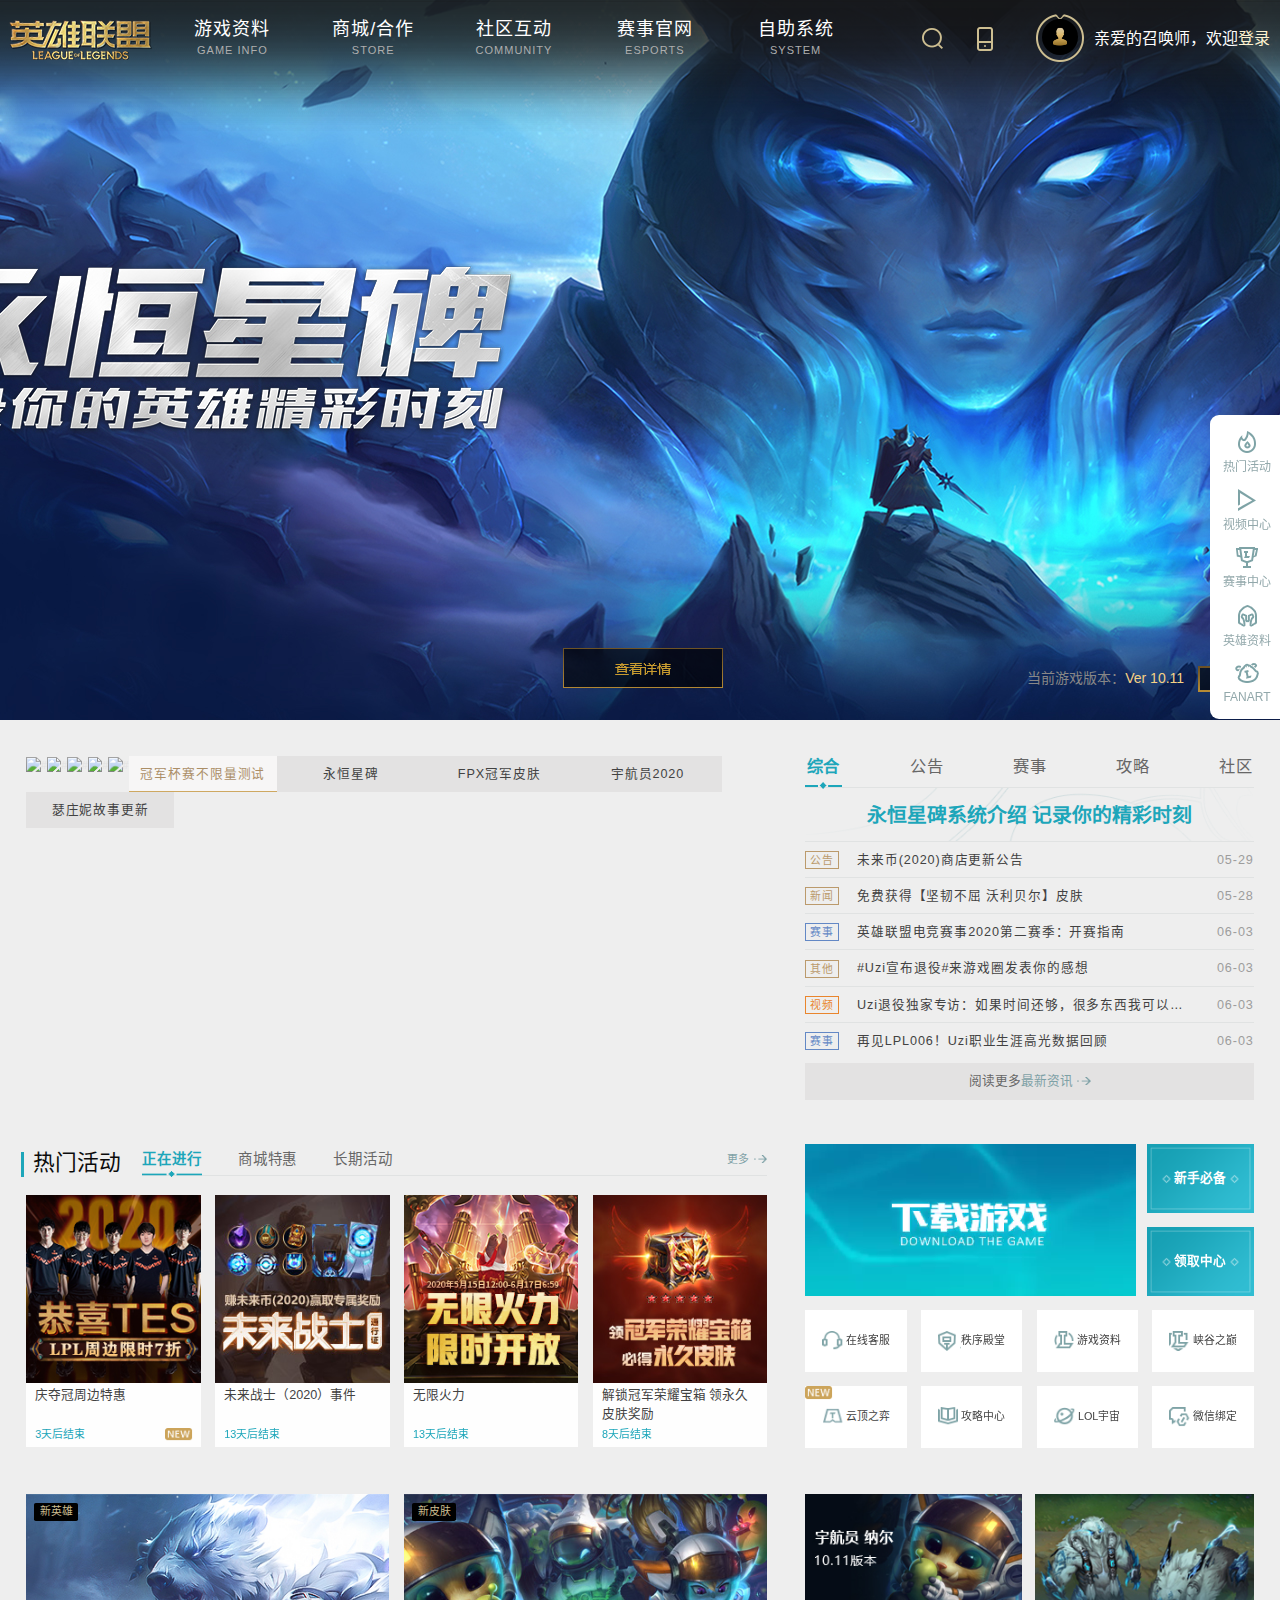
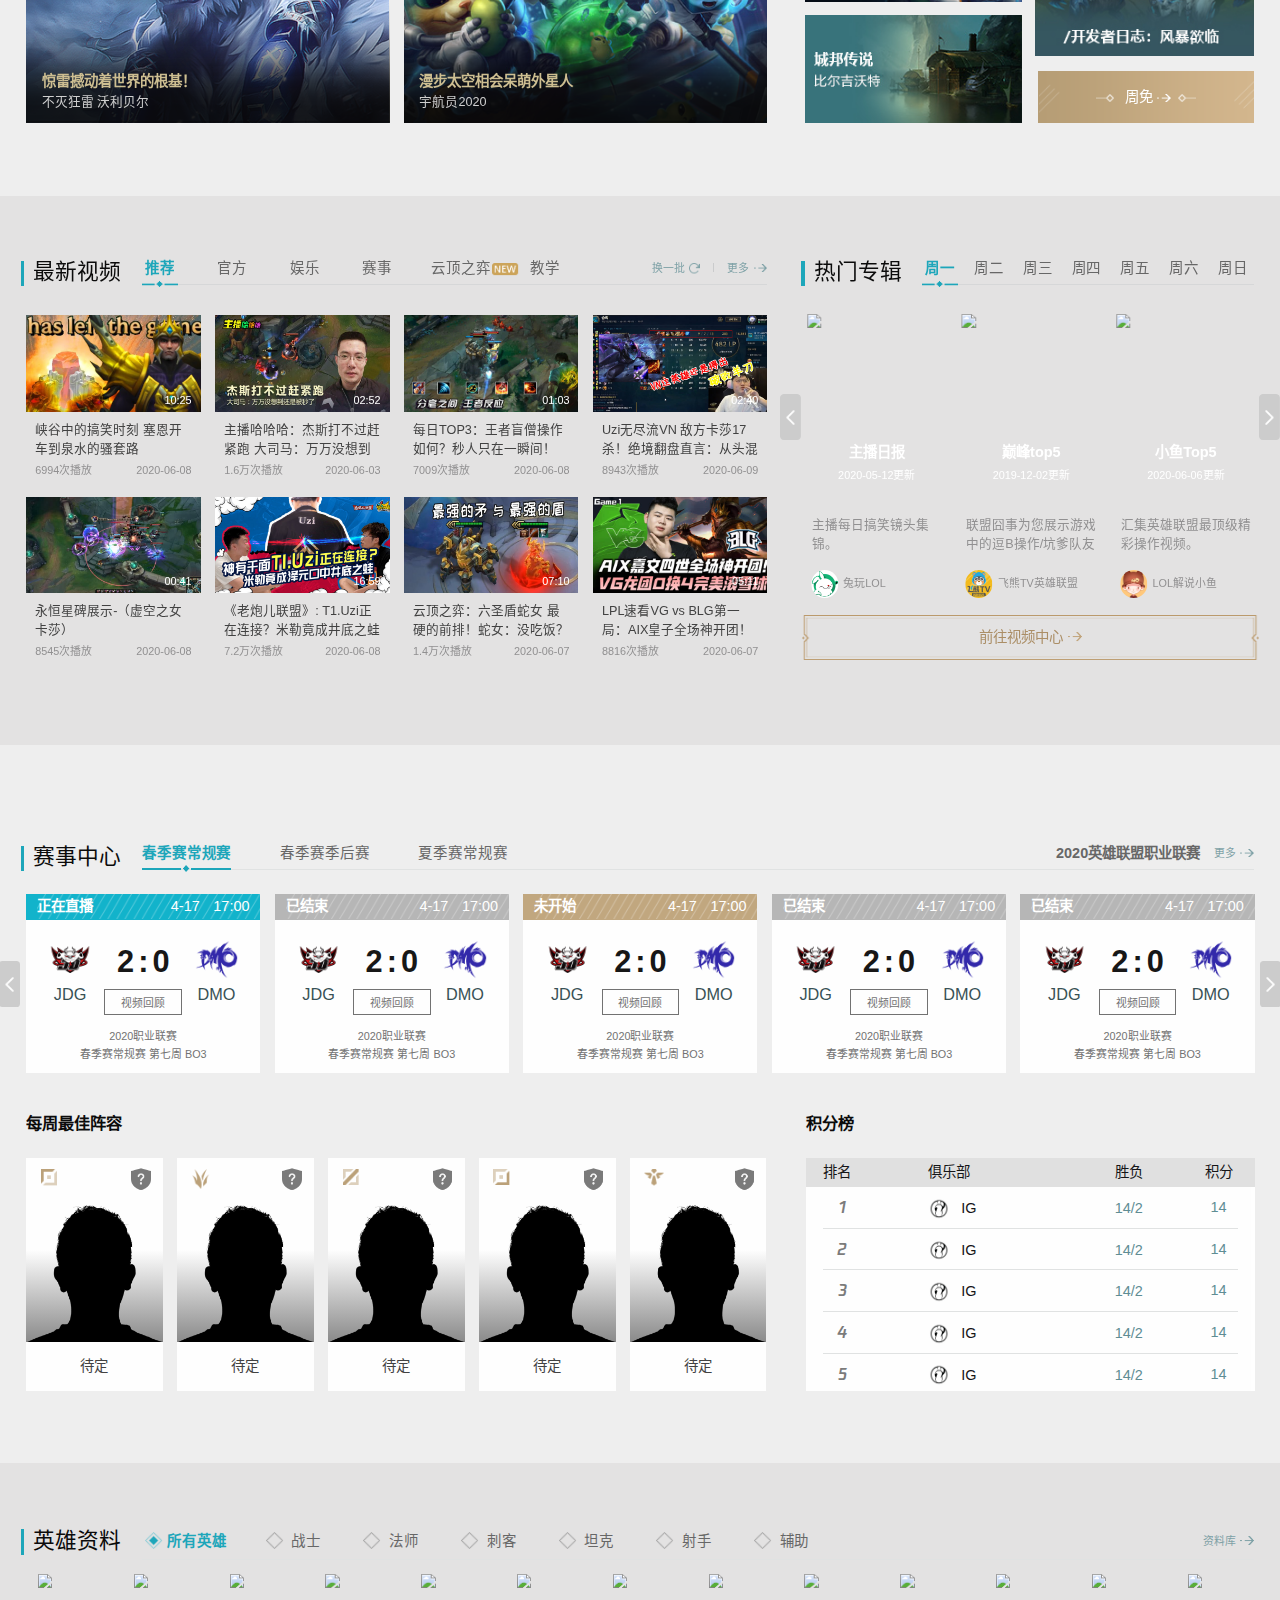
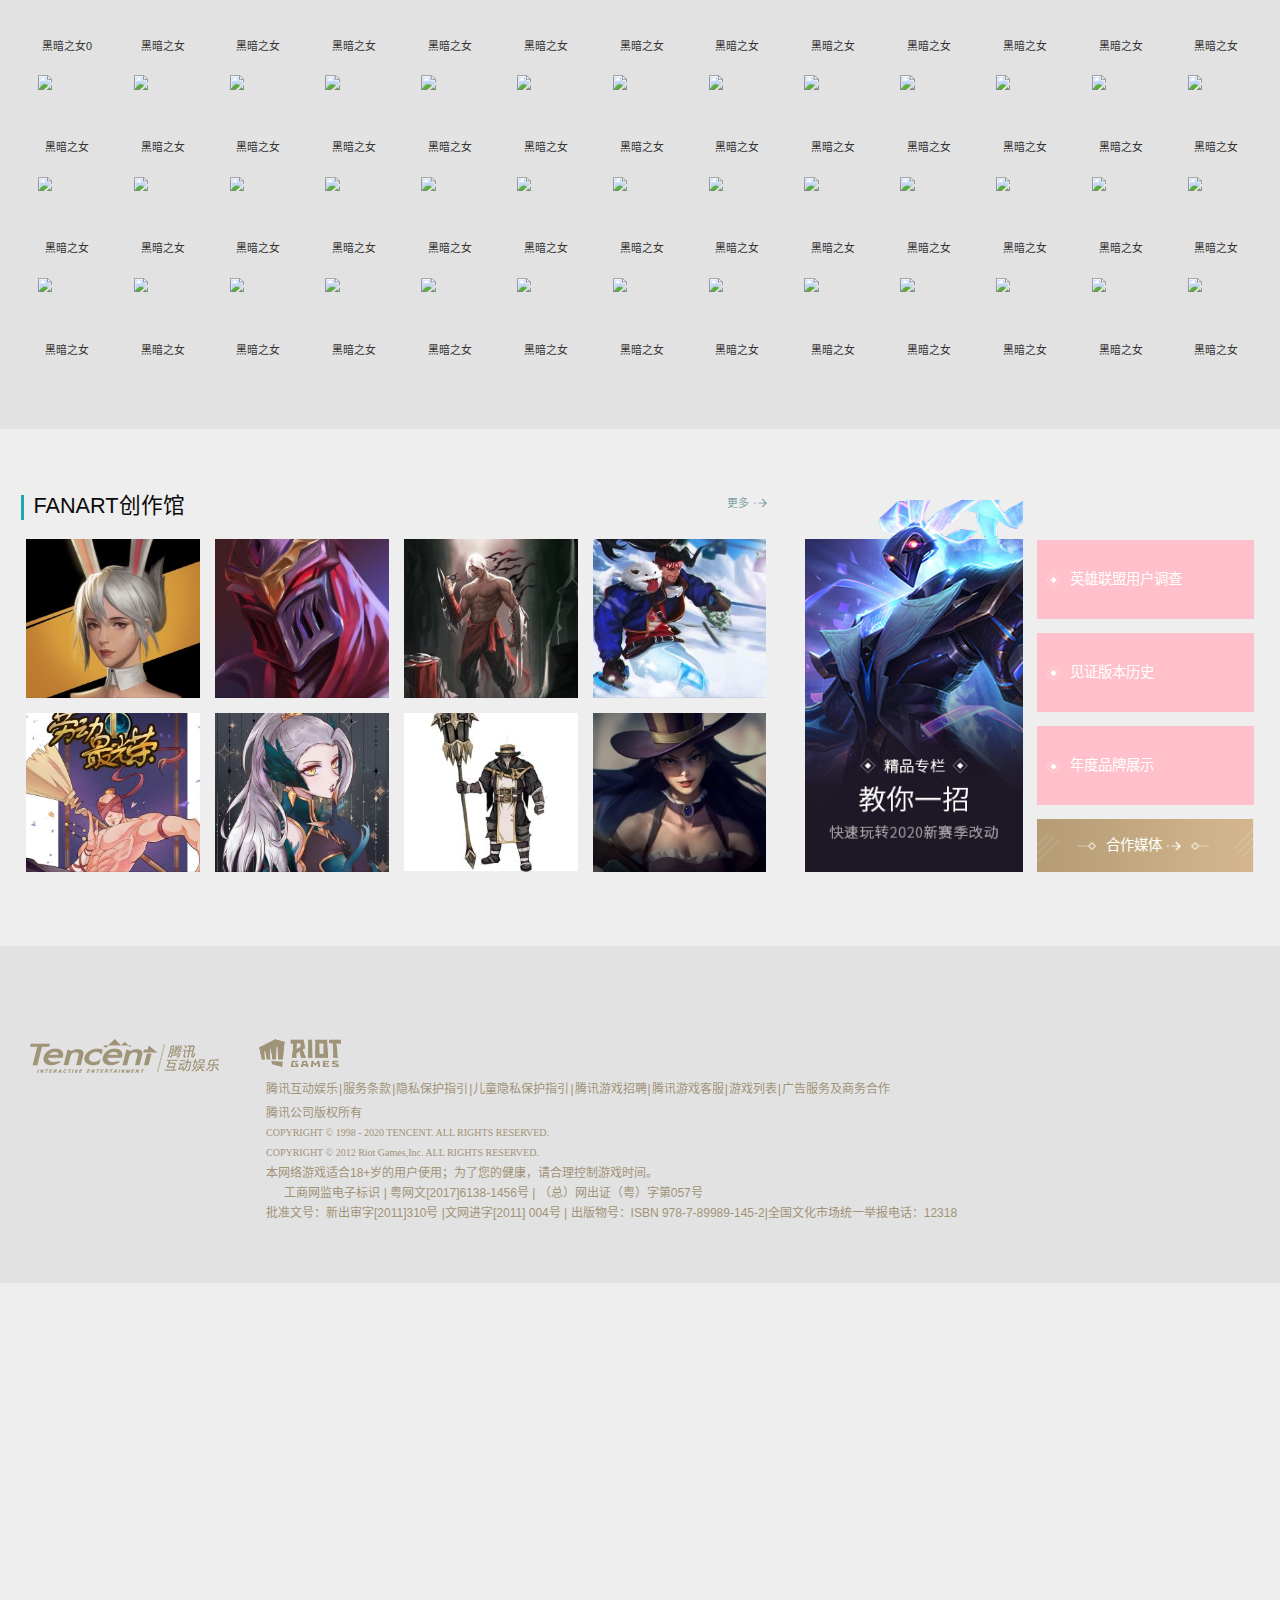
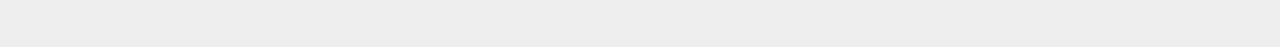
==== commit 0cd14d43: "添加热门专辑内容" ====
--- a/index.html
+++ b/index.html
@@ -1782,62 +1782,198 @@
                                         主播每日搞笑镜头集锦。
                                     </a>
                                     <a href="javascript:;" class="autor">
-                                        <img class="autor_img" src="images/autor_11.jpg"></img><span
+                                        <img class="autor_img" src="images/author_11.jpg"></img><span
                                             class="autor_name">兔玩LOL</span>
                                     </a>
                                 </li>
                                 <li class="album_item pr swiper-slide">
                                     <img src="images/album_img_12.png" class="album_img">
-                                    <h4 class="album_name">主播日报</h4>
-                                    <span class="update_date">2020-05-12更新</span>
+                                    <h4 class="album_name">巅峰top5</h4>
+                                    <span class="update_date">2019-12-02更新</span>
                                     <a class="album_title" href="#">
-                                        主播每日搞笑镜头集锦。
+                                        联盟囧事为您展示游戏中的逗B操作/坑爹队友的花式神操作，一分钟小视频带你笑不停！悄悄告诉您【这是一档每日搞笑的节目】
                                     </a>
                                     <a href="javascript:;" class="autor">
-                                        <img class="autor_img" src="images/autor_11.jpg"></img><span
-                                            class="autor_name">兔玩LOL</span>
+                                        <img class="autor_img" src="images/author_12.webp"></img><span
+                                            class="autor_name">飞熊TV英雄联盟</span>
                                     </a>
                                 </li>
                                 <li class="album_item pr swiper-slide">
                                     <img src="images/album_img_13.jpg" class="album_img">
-                                    <h4 class="album_name">主播日报</h4>
-                                    <span class="update_date">2020-05-12更新</span>
+                                    <h4 class="album_name">小鱼Top5</h4>
+                                    <span class="update_date">2020-06-06更新</span>
                                     <a class="album_title" href="#">
-                                        主播每日搞笑镜头集锦。
+                                        汇集英雄联盟最顶级精彩操作视频。
                                     </a>
                                     <a href="javascript:;" class="autor">
-                                        <img class="autor_img" src="images/autor_11.jpg"></img><span
-                                            class="autor_name">兔玩LOL</span>
+                                        <img class="autor_img" src="images/author_13.png"></img><span
+                                            class="autor_name">LOL解说小鱼</span>
                                     </a>
                                 </li>
                                 <li class="album_item pr swiper-slide">
                                     <img src="images/album_img_14.jpg" class="album_img">
-                                    <h4 class="album_name">主播日报</h4>
-                                    <span class="update_date">2020-05-12更新</span>
+                                    <h4 class="album_name">联盟囧事</h4>
+                                    <span class="update_date">2020-06-09更新</span>
                                     <a class="album_title" href="#">
-                                        主播每日搞笑镜头集锦。
+                                        联盟囧事为您展示游戏中的逗B操作/坑爹队友的花式神操作，一分钟小视频带你笑不停！悄悄告诉您【这是一档每日搞笑的节目】
                                     </a>
                                     <a href="javascript:;" class="autor">
-                                        <img class="autor_img" src="images/autor_11.jpg"></img><span
-                                            class="autor_name">兔玩LOL</span>
+                                        <span class="autor_name">帅气猫出品</span>
                                     </a>
                                 </li>
                                 <li class="album_item pr swiper-slide">
                                     <img src="images/album_img_15.jpg" class="album_img">
-                                    <h4 class="album_name">主播日报</h4>
-                                    <span class="update_date">2020-05-12更新</span>
+                                    <h4 class="album_name">鹌鹑云顶锦囊</h4>
+                                    <span class="update_date">2020-06-09更新</span>
                                     <a class="album_title" href="#">
-                                        主播每日搞笑镜头集锦。
+                                        7连鸡，吃鸡霸主，云顶吃鸡小王子的吃鸡秘诀，斗帝流、盾法流、东北大乱盾创造者
                                     </a>
                                     <a href="javascript:;" class="autor">
-                                        <img class="autor_img" src="images/autor_11.jpg"></img><span
-                                            class="autor_name">兔玩LOL</span>
+                                        <img class="autor_img" src="images/author_15.webp"></img><span
+                                            class="autor_name">东北大鹌鹑</span>
                                     </a>
                                 </li>
                             </ul>
                         </div>
                         <div class="swiper-container content_item" id="swiper2">
                             <ul class="swiper-wrapper">
+                                <li class="album_item pr swiper-slide">
+                                    <img src="images/album_img_21.jpg" class="album_img">
+                                    <h4 class="album_name">主播疯人院</h4>
+                                    <span class="update_date">2020-06-09更新</span>
+                                    <a class="album_title" href="#">
+                                        更多好玩的情景剧和lol主播搞笑翻车操作，更有改编LOL歌曲翻唱环节绝对满足你挑剔的需求
+                                    </a>
+                                    <a href="javascript:;" class="autor">
+                                        <img class="autor_img" src="images/author_21.webp"></img><span
+                                            class="autor_name">暴龙电竞官方号</span>
+                                    </a>
+                                </li>
+                                <li class="album_item pr swiper-slide">
+                                    <img src="images/album_img_12.png" class="album_img">
+                                    <h4 class="album_name">巅峰top5</h4>
+                                    <span class="update_date">2019-12-02更新</span>
+                                    <a class="album_title" href="#">
+                                        联盟囧事为您展示游戏中的逗B操作/坑爹队友的花式神操作，一分钟小视频带你笑不停！悄悄告诉您【这是一档每日搞笑的节目】
+                                    </a>
+                                    <a href="javascript:;" class="autor">
+                                        <img class="autor_img" src="images/author_12.webp"></img><span
+                                            class="autor_name">飞熊TV英雄联盟</span>
+                                    </a>
+                                </li>
+                                <li class="album_item pr swiper-slide">
+                                    <img src="images/album_img_23.jpg" class="album_img">
+                                    <h4 class="album_name">虎牙一周秀</h4>
+                                    <span class="update_date">2020-06-08更新</span>
+                                    <a class="album_title" href="#">
+                                        每周二悄悄更新，更多匪夷所思、令人瞠目结舌的操作等你来发掘。
+                                    </a>
+                                    <a href="javascript:;" class="autor">
+                                        <img class="autor_img" src="images/author_23.png"></img><span
+                                            class="autor_name">虎牙直播LOL</span>
+                                    </a>
+                                </li>
+                                <li class="album_item pr swiper-slide">
+                                    <img src="images/album_img_13.jpg" class="album_img">
+                                    <h4 class="album_name">小鱼Top5</h4>
+                                    <span class="update_date">2020-06-06更新</span>
+                                    <a class="album_title" href="#">
+                                        汇集英雄联盟最顶级精彩操作视频。
+                                    </a>
+                                    <a href="javascript:;" class="autor">
+                                        <img class="autor_img" src="images/author_13.png"></img><span
+                                            class="autor_name">LOL解说小鱼</span>
+                                    </a>
+                                </li>
+                                <li class="album_item pr swiper-slide">
+                                    <img src="images/album_img_25.jpg" class="album_img">
+                                    <h4 class="album_name">神探苍赛事比比叨</h4>
+                                    <span class="update_date">2020-01-
+                                        18更新</span>
+                                    <a class="album_title" href="#">
+                                        神探苍解析赛事热点畅聊电竞八卦
+                                    </a>
+                                    <a href="javascript:;" class="autor">
+                                        <img class="autor_img" src="images/author_25.webp"></img><span
+                                            class="autor_name">小苍mm</span>
+                                    </a>
+                                </li>
+                                <li class="album_item pr swiper-slide">
+                                    <img src="images/album_img_15.jpg" class="album_img">
+                                    <h4 class="album_name">鹌鹑云顶锦囊</h4>
+                                    <span class="update_date">2020-06-09更新</span>
+                                    <a class="album_title" href="#">
+                                        7连鸡，吃鸡霸主，云顶吃鸡小王子的吃鸡秘诀，斗帝流、盾法流、东北大乱盾创造者
+                                    </a>
+                                    <a href="javascript:;" class="autor">
+                                        <img class="autor_img" src="images/author_15.webp"></img><span
+                                            class="autor_name">东北大鹌鹑</span>
+                                    </a>
+                                </li>
+                                <li class="album_item pr swiper-slide">
+                                    <img src="images/album_img_24.jpg" class="album_img">
+                                    <h4 class="album_name">英雄研究院</h4>
+                                    <span class="update_date">2020-06-05更新</span>
+                                    <a class="album_title" href="#">
+                                        汇聚各种版本最新套路，强势英雄玩法，轻松上分技巧，让你快速提升技术
+                                    </a>
+                                    <a href="javascript:;" class="autor">
+                                        <img class="autor_img" src="images/author_24.png"></img><span
+                                            class="autor_name">英雄研究院</span>
+                                    </a>
+                                </li>
+                                <li class="album_item pr swiper-slide">
+                                    <img src="images/album_img_29.jpg" class="album_img">
+                                    <h4 class="album_name">神超不做人</h4>
+                                    <span class="update_date">2019-10-23更新</span>
+                                    <a class="album_title" href="#">
+                                        分享“国服第一鳄鱼”主播神超最“不做人”的游戏操作
+                                    </a>
+                                    <a href="javascript:;" class="autor">
+                                        <img class="autor_img" src="images/author_29.webp"></img><span
+                                            class="autor_name">神超GoDlike</span>
+                                    </a>
+                                </li>
+                                <li class="album_item pr swiper-slide">
+                                    <img src="images/album_img_22.jpg" class="album_img">
+                                    <h4 class="album_name">主播炸了系列</h4>
+                                    <span class="update_date">2020-06-11更新</span>
+                                    <a class="album_title" href="#">
+                                        主播每日精彩搞笑镜头集锦
+                                    </a>
+                                    <a href="javascript:;" class="autor">
+                                        <img class="autor_img" src="images/author_22.webp"></img><span
+                                            class="autor_name">聚印象</span>
+                                    </a>
+                                </li>
+                            </ul>
+                        </div>
+                        <div class="swiper-container content_item" id="swiper3">
+                            <ul class="swiper-wrapper">
+                                <li class="album_item pr swiper-slide">
+                                    <img src="images/album_img_31.jpg" class="album_img">
+                                    <h4 class="album_name">青铜组的搞笑时刻</h4>
+                                    <span class="update_date">2020-06-09更新</span>
+                                    <a class="album_title" href="#">
+                                        青铜组选手又出古怪骚操作？让你笑到停不下来！
+                                    </a>
+                                    <a href="javascript:;" class="autor">
+                                        <img class="autor_img" src="images/author_31.webp"></img><span
+                                            class="autor_name">木木不哭官方号</span>
+                                    </a>
+                                </li>
+                                <li class="album_item pr swiper-slide">
+                                    <img src="images/album_img_32.jpg" class="album_img">
+                                    <h4 class="album_name">起小点TOP10</h4>
+                                    <span class="update_date">2020-06-01更新</span>
+                                    <a class="album_title" href="#">
+                                        起小点TOP10集合国服/外服一周的精彩操作镜头
+                                    </a>
+                                    <a href="javascript:;" class="autor">
+                                        <img class="autor_img" src="images/author_32.jpg"></img><span
+                                            class="autor_name">兔玩LOL</span>
+                                    </a>
+                                </li>
                                 <li class="album_item pr swiper-slide">
                                     <img src="images/album_img_11.jpg" class="album_img">
                                     <h4 class="album_name">主播日报</h4>
@@ -1846,120 +1982,79 @@
                                         主播每日搞笑镜头集锦。
                                     </a>
                                     <a href="javascript:;" class="autor">
-                                        <img class="autor_img" src="images/autor_11.jpg"></img><span
-                                            class="autor_name">兔玩LOL</span>
-                                    </a>
-                                </li>
-                                <li class="album_item pr swiper-slide">
-                                    <img src="images/album_img_12.png" class="album_img">
-                                    <h4 class="album_name">主播日报</h4>
-                                    <span class="update_date">2020-05-12更新</span>
-                                    <a class="album_title" href="#">
-                                        主播每日搞笑镜头集锦。
-                                    </a>
-                                    <a href="javascript:;" class="autor">
-                                        <img class="autor_img" src="images/autor_11.jpg"></img><span
+                                        <img class="autor_img" src="images/author_11.jpg"></img><span
                                             class="autor_name">兔玩LOL</span>
                                     </a>
                                 </li>
                                 <li class="album_item pr swiper-slide">
                                     <img src="images/album_img_13.jpg" class="album_img">
-                                    <h4 class="album_name">主播日报</h4>
-                                    <span class="update_date">2020-05-12更新</span>
+                                    <h4 class="album_name">小鱼Top5</h4>
+                                    <span class="update_date">2020-06-06更新</span>
                                     <a class="album_title" href="#">
-                                        主播每日搞笑镜头集锦。
+                                        汇集英雄联盟最顶级精彩操作视频。
                                     </a>
                                     <a href="javascript:;" class="autor">
-                                        <img class="autor_img" src="images/autor_11.jpg"></img><span
-                                            class="autor_name">兔玩LOL</span>
+                                        <img class="autor_img" src="images/author_13.png"></img><span
+                                            class="autor_name">LOL解说小鱼</span>
+                                    </a>
+                                </li>
+                                <li class="album_item pr swiper-slide">
+                                    <img src="images/album_img_33.jpg" class="album_img">
+                                    <h4 class="album_name">神探苍联盟必修课</h4>
+                                    <span class="update_date">2020-01-23更新</span>
+                                    <a class="album_title" href="#">
+                                        赛场骚套路、排位小姿势。
+                                    </a>
+                                    <a href="javascript:;" class="autor">
+                                        <img class="autor_img" src="images/author_25.webp"></img><span
+                                            class="autor_name">小苍mm</span>
+                                    </a>
+                                </li>
+                                <li class="album_item pr swiper-slide">
+                                    <img src="images/album_img_34.jpg" class="album_img">
+                                    <h4 class="album_name">魔王一周秀</h4>
+                                    <span class="update_date">2020-06-05更新</span>
+                                    <a class="album_title" href="#">
+                                        每周带你来看大魔王faker极限操作时刻！
+                                    </a>
+                                    <a href="javascript:;" class="autor">
+                                        <img class="autor_img" src="images/author_34.jpg"></img><span
+                                            class="autor_name">神之梯LOL</span>
                                     </a>
                                 </li>
                                 <li class="album_item pr swiper-slide">
                                     <img src="images/album_img_14.jpg" class="album_img">
-                                    <h4 class="album_name">主播日报</h4>
-                                    <span class="update_date">2020-05-12更新</span>
+                                    <h4 class="album_name">联盟囧事</h4>
+                                    <span class="update_date">2020-06-09更新</span>
                                     <a class="album_title" href="#">
-                                        主播每日搞笑镜头集锦。
+                                        联盟囧事为您展示游戏中的逗B操作/坑爹队友的花式神操作，一分钟小视频带你笑不停！悄悄告诉您【这是一档每日搞笑的节目】
                                     </a>
                                     <a href="javascript:;" class="autor">
-                                        <img class="autor_img" src="images/autor_11.jpg"></img><span
-                                            class="autor_name">兔玩LOL</span>
+                                        <span class="autor_name">帅气猫出品</span>
                                     </a>
                                 </li>
                                 <li class="album_item pr swiper-slide">
                                     <img src="images/album_img_15.jpg" class="album_img">
-                                    <h4 class="album_name">主播日报</h4>
-                                    <span class="update_date">2020-05-12更新</span>
+                                    <h4 class="album_name">鹌鹑云顶锦囊</h4>
+                                    <span class="update_date">2020-06-09更新</span>
                                     <a class="album_title" href="#">
-                                        主播每日搞笑镜头集锦。
+                                        7连鸡，吃鸡霸主，云顶吃鸡小王子的吃鸡秘诀，斗帝流、盾法流、东北大乱盾创造者
                                     </a>
                                     <a href="javascript:;" class="autor">
-                                        <img class="autor_img" src="images/autor_11.jpg"></img><span
-                                            class="autor_name">兔玩LOL</span>
-                                    </a>
-                                </li>
-                            </ul>
-                        </div>
-                        <div class="swiper-container content_item" id="swiper3">
-                            <ul class="swiper-wrapper">
+                                        <img class="autor_img" src="images/author_15.webp"></img><span
+                                            class="autor_name">东北大鹌鹑</span>
+                                    </a>
+                                </li>
                                 <li class="album_item pr swiper-slide">
-                                    <img src="images/album_img_11.jpg" class="album_img">
-                                    <h4 class="album_name">主播日报</h4>
-                                    <span class="update_date">2020-05-12更新</span>
+                                    <img src="images/album_img_22.jpg" class="album_img">
+                                    <h4 class="album_name">主播炸了系列</h4>
+                                    <span class="update_date">2020-06-11更新</span>
                                     <a class="album_title" href="#">
-                                        主播每日搞笑镜头集锦。
+                                        主播每日精彩搞笑镜头集锦
                                     </a>
                                     <a href="javascript:;" class="autor">
-                                        <img class="autor_img" src="images/autor_11.jpg"></img><span
-                                            class="autor_name">兔玩LOL</span>
-                                    </a>
-                                </li>
-                                <li class="album_item pr swiper-slide">
-                                    <img src="images/album_img_12.png" class="album_img">
-                                    <h4 class="album_name">主播日报</h4>
-                                    <span class="update_date">2020-05-12更新</span>
-                                    <a class="album_title" href="#">
-                                        主播每日搞笑镜头集锦。
-                                    </a>
-                                    <a href="javascript:;" class="autor">
-                                        <img class="autor_img" src="images/autor_11.jpg"></img><span
-                                            class="autor_name">兔玩LOL</span>
-                                    </a>
-                                </li>
-                                <li class="album_item pr swiper-slide">
-                                    <img src="images/album_img_13.jpg" class="album_img">
-                                    <h4 class="album_name">主播日报</h4>
-                                    <span class="update_date">2020-05-12更新</span>
-                                    <a class="album_title" href="#">
-                                        主播每日搞笑镜头集锦。
-                                    </a>
-                                    <a href="javascript:;" class="autor">
-                                        <img class="autor_img" src="images/autor_11.jpg"></img><span
-                                            class="autor_name">兔玩LOL</span>
-                                    </a>
-                                </li>
-                                <li class="album_item pr swiper-slide">
-                                    <img src="images/album_img_14.jpg" class="album_img">
-                                    <h4 class="album_name">主播日报</h4>
-                                    <span class="update_date">2020-05-12更新</span>
-                                    <a class="album_title" href="#">
-                                        主播每日搞笑镜头集锦。
-                                    </a>
-                                    <a href="javascript:;" class="autor">
-                                        <img class="autor_img" src="images/autor_11.jpg"></img><span
-                                            class="autor_name">兔玩LOL</span>
-                                    </a>
-                                </li>
-                                <li class="album_item pr swiper-slide">
-                                    <img src="images/album_img_15.jpg" class="album_img">
-                                    <h4 class="album_name">主播日报</h4>
-                                    <span class="update_date">2020-05-12更新</span>
-                                    <a class="album_title" href="#">
-                                        主播每日搞笑镜头集锦。
-                                    </a>
-                                    <a href="javascript:;" class="autor">
-                                        <img class="autor_img" src="images/autor_11.jpg"></img><span
-                                            class="autor_name">兔玩LOL</span>
+                                        <img class="autor_img" src="images/author_22.webp"></img><span
+                                            class="autor_name">聚印象</span>
                                     </a>
                                 </li>
                             </ul>
@@ -1974,7 +2069,256 @@
                                         主播每日搞笑镜头集锦。
                                     </a>
                                     <a href="javascript:;" class="autor">
-                                        <img class="autor_img" src="images/autor_11.jpg"></img><span
+                                        <img class="autor_img" src="images/author_11.jpg"></img><span
+                                            class="autor_name">兔玩LOL</span>
+                                    </a>
+                                </li>
+                                <li class="album_item pr swiper-slide">
+                                    <img src="images/album_img_41.jpg" class="album_img">
+                                    <h4 class="album_name">主播 玩脱了</h4>
+                                    <span class="update_date">2020-06-11更新</span>
+                                    <a class="album_title" href="#">
+                                        每周两更的主播搞笑类节目
+                                    </a>
+                                    <a href="javascript:;" class="autor">
+                                        <img class="autor_img" src="images/author_31.webp"></img><span
+                                            class="autor_name">木木不哭官方号</span>
+                                    </a>
+                                </li>
+                                <li class="album_item pr swiper-slide">
+                                    <img src="images/album_img_13.jpg" class="album_img">
+                                    <h4 class="album_name">小鱼Top5</h4>
+                                    <span class="update_date">2020-06-06更新</span>
+                                    <a class="album_title" href="#">
+                                        汇集英雄联盟最顶级精彩操作视频。
+                                    </a>
+                                    <a href="javascript:;" class="autor">
+                                        <img class="autor_img" src="images/author_13.png"></img><span
+                                            class="autor_name">LOL解说小鱼</span>
+                                    </a>
+                                </li>
+                                <li class="album_item pr swiper-slide">
+                                    <img src="images/album_img_14.jpg" class="album_img">
+                                    <h4 class="album_name">联盟囧事</h4>
+                                    <span class="update_date">2020-06-09更新</span>
+                                    <a class="album_title" href="#">
+                                        联盟囧事为您展示游戏中的逗B操作/坑爹队友的花式神操作，一分钟小视频带你笑不停！悄悄告诉您【这是一档每日搞笑的节目】
+                                    </a>
+                                    <a href="javascript:;" class="autor">
+                                        <span class="autor_name">帅气猫出品</span>
+                                    </a>
+                                </li>
+                                <li class="album_item pr swiper-slide">
+                                    <img src="images/album_img_15.jpg" class="album_img">
+                                    <h4 class="album_name">鹌鹑云顶锦囊</h4>
+                                    <span class="update_date">2020-06-09更新</span>
+                                    <a class="album_title" href="#">
+                                        7连鸡，吃鸡霸主，云顶吃鸡小王子的吃鸡秘诀，斗帝流、盾法流、东北大乱盾创造者
+                                    </a>
+                                    <a href="javascript:;" class="autor">
+                                        <img class="autor_img" src="images/author_15.webp"></img><span
+                                            class="autor_name">东北大鹌鹑</span>
+                                    </a>
+                                </li>
+                            </ul>
+                        </div>
+                        <div class="swiper-container content_item" id="swiper5">
+                            <ul class="swiper-wrapper">
+                                <li class="album_item pr swiper-slide">
+                                    <img src="images/album_img_52.jpg" class="album_img">
+                                    <h4 class="album_name">Miss排位日记</h4>
+                                    <span class="update_date">2020-04-09更新</span>
+                                    <a class="album_title" href="#">
+                                        电竞女选手Miss制作的LOL解说视频
+                                    </a>
+                                    <a href="javascript:;" class="autor">
+                                        <img class="autor_img" src="images/author_52.png"></img><span
+                                            class="autor_name">英雄联盟Miss</span>
+                                    </a>
+                                </li>
+                                <li class="album_item pr swiper-slide">
+                                    <img src="images/album_img_53.jpg" class="album_img">
+                                    <h4 class="album_name">主播真会玩</h4>
+                                    <span class="update_date">2020-04-18更新</span>
+                                    <a class="album_title" href="#">
+                                        主播真会玩，每周五更新！
+                                    </a>
+                                    <a href="javascript:;" class="autor">
+                                        <img class="autor_img" src="images/author_32.jpg"></img><span
+                                            class="autor_name">联盟是大腿</span>
+                                    </a>
+                                </li>
+                                <li class="album_item pr swiper-slide">
+                                    <img src="images/album_img_54.jpg" class="album_img">
+                                    <h4 class="album_name">最强王者组的威力</h4>
+                                    <span class="update_date">2020-04-11更新</span>
+                                    <a class="album_title" href="#">
+                                        最强王者组的大神们的超神操作！赏心悦目~搭配炫酷BGM，燃到停不下来！
+                                    </a>
+                                    <a href="javascript:;" class="autor">
+                                        <img class="autor_img" src="images/author_31.webp"></img><span
+                                            class="autor_name">木木不哭官方号</span>
+                                    </a>
+                                </li>
+                                <li class="album_item pr swiper-slide">
+                                    <img src="images/album_img_11.jpg" class="album_img">
+                                    <h4 class="album_name">主播日报</h4>
+                                    <span class="update_date">2020-05-12更新</span>
+                                    <a class="album_title" href="#">
+                                        主播每日搞笑镜头集锦。
+                                    </a>
+                                    <a href="javascript:;" class="autor">
+                                        <img class="autor_img" src="images/author_11.jpg"></img><span
+                                            class="autor_name">兔玩LOL</span>
+                                    </a>
+                                </li>
+                                <li class="album_item pr swiper-slide">
+                                    <img src="images/album_img_13.jpg" class="album_img">
+                                    <h4 class="album_name">小鱼Top5</h4>
+                                    <span class="update_date">2020-06-06更新</span>
+                                    <a class="album_title" href="#">
+                                        汇集英雄联盟最顶级精彩操作视频。
+                                    </a>
+                                    <a href="javascript:;" class="autor">
+                                        <img class="autor_img" src="images/author_13.png"></img><span
+                                            class="autor_name">LOL解说小鱼</span>
+                                    </a>
+                                </li>
+                                <li class="album_item pr swiper-slide">
+                                    <img src="images/album_img_55.jpg" class="album_img">
+                                    <h4 class="album_name">小苍第一视角</h4>
+                                    <span class="update_date">2020-01-24更新</span>
+                                    <a class="album_title" href="#">
+                                        第一视角，操作解说应有尽有，新手必备。
+                                    </a>
+                                    <a href="javascript:;" class="autor">
+                                        <img class="autor_img" src="images/author_25.webp"></img><span
+                                            class="autor_name">小苍mm</span>
+                                    </a>
+                                </li>
+                                <li class="album_item pr swiper-slide">
+                                    <img src="images/album_img_14.jpg" class="album_img">
+                                    <h4 class="album_name">联盟囧事</h4>
+                                    <span class="update_date">2020-06-09更新</span>
+                                    <a class="album_title" href="#">
+                                        联盟囧事为您展示游戏中的逗B操作/坑爹队友的花式神操作，一分钟小视频带你笑不停！悄悄告诉您【这是一档每日搞笑的节目】
+                                    </a>
+                                    <a href="javascript:;" class="autor">
+                                        <span class="autor_name">帅气猫出品</span>
+                                    </a>
+                                </li>
+                                <li class="album_item pr swiper-slide">
+                                    <img src="images/album_img_15.jpg" class="album_img">
+                                    <h4 class="album_name">鹌鹑云顶锦囊</h4>
+                                    <span class="update_date">2020-06-09更新</span>
+                                    <a class="album_title" href="#">
+                                        7连鸡，吃鸡霸主，云顶吃鸡小王子的吃鸡秘诀，斗帝流、盾法流、东北大乱盾创造者
+                                    </a>
+                                    <a href="javascript:;" class="autor">
+                                        <img class="autor_img" src="images/author_15.webp"></img><span
+                                            class="autor_name">东北大鹌鹑</span>
+                                    </a>
+                                </li>
+                                <li class="album_item pr swiper-slide">
+                                    <img src="images/album_img_51.jpg" class="album_img">
+                                    <h4 class="album_name">斗鱼英雄榜</h4>
+                                    <span class="update_date">2020-04-10更新</span>
+                                    <a class="album_title" href="#">
+                                        精选一周内斗鱼主播最神级的操作，每周五稳定更新
+                                    </a>
+                                    <a href="javascript:;" class="autor">
+                                        <img class="autor_img" src="images/author_51.png"></img><span
+                                            class="autor_name">斗鱼直播英雄联盟</span>
+                                    </a>
+                                </li>
+                                <li class="album_item pr swiper-slide">
+                                    <img src="images/album_img_22.jpg" class="album_img">
+                                    <h4 class="album_name">主播炸了系列</h4>
+                                    <span class="update_date">2020-06-11更新</span>
+                                    <a class="album_title" href="#">
+                                        主播每日精彩搞笑镜头集锦
+                                    </a>
+                                    <a href="javascript:;" class="autor">
+                                        <img class="autor_img" src="images/author_22.webp"></img><span
+                                            class="autor_name">聚印象</span>
+                                    </a>
+                                </li>
+                            </ul>
+                        </div>
+                        <div class="swiper-container content_item" id="swiper6">
+                            <ul class="swiper-wrapper">
+                                <li class="album_item pr swiper-slide">
+                                    <img src="images/album_img_13.jpg" class="album_img">
+                                    <h4 class="album_name">小鱼Top5</h4>
+                                    <span class="update_date">2020-06-06更新</span>
+                                    <a class="album_title" href="#">
+                                        汇集英雄联盟最顶级精彩操作视频。
+                                    </a>
+                                    <a href="javascript:;" class="autor">
+                                        <img class="autor_img" src="images/author_13.png"></img><span
+                                            class="autor_name">LOL解说小鱼</span>
+                                    </a>
+                                </li>
+                                <li class="album_item pr swiper-slide">
+                                    <img src="images/album_img_14.jpg" class="album_img">
+                                    <h4 class="album_name">联盟囧事</h4>
+                                    <span class="update_date">2020-06-09更新</span>
+                                    <a class="album_title" href="#">
+                                        联盟囧事为您展示游戏中的逗B操作/坑爹队友的花式神操作，一分钟小视频带你笑不停！悄悄告诉您【这是一档每日搞笑的节目】
+                                    </a>
+                                    <a href="javascript:;" class="autor">
+                                        <span class="autor_name">帅气猫出品</span>
+                                    </a>
+                                </li>
+                                <li class="album_item pr swiper-slide">
+                                    <img src="images/album_img_15.jpg" class="album_img">
+                                    <h4 class="album_name">鹌鹑云顶锦囊</h4>
+                                    <span class="update_date">2020-06-09更新</span>
+                                    <a class="album_title" href="#">
+                                        7连鸡，吃鸡霸主，云顶吃鸡小王子的吃鸡秘诀，斗帝流、盾法流、东北大乱盾创造者
+                                    </a>
+                                    <a href="javascript:;" class="autor">
+                                        <img class="autor_img" src="images/author_15.webp"></img><span
+                                            class="autor_name">东北大鹌鹑</span>
+                                    </a>
+                                </li>
+                                <li class="album_item pr swiper-slide">
+                                    <img src="images/album_img_61.jpg" class="album_img">
+                                    <h4 class="album_name">徐老师来巡山</h4>
+                                    <span class="update_date">2020-04-11更新</span>
+                                    <a class="album_title" href="#">
+                                        徐老师继《LOL三十六计》《进击的小学生》之后出品的全新英雄联盟搞笑系列巨作，保留了一贯的独特风格，每周精选最精彩的搞笑镜头。
+                                    </a>
+                                    <a href="javascript:;" class="autor">
+                                        <img class="autor_img" src="images/author_61.jpg"></img><span
+                                            class="autor_name">LOL徐老师</span>
+                                    </a>
+                                </li>
+                                <li class="album_item pr swiper-slide">
+                                    <img src="images/album_img_21.jpg" class="album_img">
+                                    <h4 class="album_name">主播疯人院</h4>
+                                    <span class="update_date">2020-06-09更新</span>
+                                    <a class="album_title" href="#">
+                                        更多好玩的情景剧和lol主播搞笑翻车操作，更有改编LOL歌曲翻唱环节绝对满足你挑剔的需求
+                                    </a>
+                                    <a href="javascript:;" class="autor">
+                                        <img class="autor_img" src="images/author_21.webp"></img><span
+                                            class="autor_name">暴龙电竞官方号</span>
+                                    </a>
+                                </li>
+                            </ul>
+                        </div>
+                        <div class="swiper-container content_item" id="swiper7">
+                            <ul class="swiper-wrapper">
+                                <li class="album_item pr swiper-slide">
+                                    <img src="images/album_img_32.jpg" class="album_img">
+                                    <h4 class="album_name">起小点TOP10</h4>
+                                    <span class="update_date">2020-06-01更新</span>
+                                    <a class="album_title" href="#">
+                                        起小点TOP10集合国服/外服一周的精彩操作镜头
+                                    </a>
+                                    <a href="javascript:;" class="autor">
+                                        <img class="autor_img" src="images/author_32.jpg"></img><span
                                             class="autor_name">兔玩LOL</span>
                                     </a>
                                 </li>
@@ -1986,236 +2330,91 @@
                                         主播每日搞笑镜头集锦。
                                     </a>
                                     <a href="javascript:;" class="autor">
-                                        <img class="autor_img" src="images/autor_11.jpg"></img><span
+                                        <img class="autor_img" src="images/author_11.jpg"></img><span
                                             class="autor_name">兔玩LOL</span>
+                                    </a>
+                                </li>
+                                <li class="album_item pr swiper-slide">
+                                    <img src="images/album_img_41.jpg" class="album_img">
+                                    <h4 class="album_name">主播 玩脱了</h4>
+                                    <span class="update_date">2020-06-11更新</span>
+                                    <a class="album_title" href="#">
+                                        每周两更的主播搞笑类节目
+                                    </a>
+                                    <a href="javascript:;" class="autor">
+                                        <img class="autor_img" src="images/author_31.webp"></img><span
+                                            class="autor_name">木木不哭官方号</span>
                                     </a>
                                 </li>
                                 <li class="album_item pr swiper-slide">
                                     <img src="images/album_img_13.jpg" class="album_img">
-                                    <h4 class="album_name">主播日报</h4>
-                                    <span class="update_date">2020-05-12更新</span>
+                                    <h4 class="album_name">小鱼Top5</h4>
+                                    <span class="update_date">2020-06-06更新</span>
                                     <a class="album_title" href="#">
-                                        主播每日搞笑镜头集锦。
+                                        汇集英雄联盟最顶级精彩操作视频。
                                     </a>
                                     <a href="javascript:;" class="autor">
-                                        <img class="autor_img" src="images/autor_11.jpg"></img><span
-                                            class="autor_name">兔玩LOL</span>
+                                        <img class="autor_img" src="images/author_13.png"></img><span
+                                            class="autor_name">LOL解说小鱼</span>
+                                    </a>
+                                </li>
+                                <li class="album_item pr swiper-slide">
+                                    <img src="images/album_img_34.jpg" class="album_img">
+                                    <h4 class="album_name">魔王一周秀</h4>
+                                    <span class="update_date">2020-06-05更新</span>
+                                    <a class="album_title" href="#">
+                                        每周带你来看大魔王faker极限操作时刻！
+                                    </a>
+                                    <a href="javascript:;" class="autor">
+                                        <img class="autor_img" src="images/author_34.jpg"></img><span
+                                            class="autor_name">神之梯LOL</span>
                                     </a>
                                 </li>
                                 <li class="album_item pr swiper-slide">
                                     <img src="images/album_img_14.jpg" class="album_img">
-                                    <h4 class="album_name">主播日报</h4>
-                                    <span class="update_date">2020-05-12更新</span>
+                                    <h4 class="album_name">联盟囧事</h4>
+                                    <span class="update_date">2020-06-09更新</span>
                                     <a class="album_title" href="#">
-                                        主播每日搞笑镜头集锦。
+                                        联盟囧事为您展示游戏中的逗B操作/坑爹队友的花式神操作，一分钟小视频带你笑不停！悄悄告诉您【这是一档每日搞笑的节目】
                                     </a>
                                     <a href="javascript:;" class="autor">
-                                        <img class="autor_img" src="images/autor_11.jpg"></img><span
-                                            class="autor_name">兔玩LOL</span>
+                                        <span class="autor_name">帅气猫出品</span>
                                     </a>
                                 </li>
                                 <li class="album_item pr swiper-slide">
                                     <img src="images/album_img_15.jpg" class="album_img">
-                                    <h4 class="album_name">主播日报</h4>
-                                    <span class="update_date">2020-05-12更新</span>
+                                    <h4 class="album_name">鹌鹑云顶锦囊</h4>
+                                    <span class="update_date">2020-06-09更新</span>
                                     <a class="album_title" href="#">
-                                        主播每日搞笑镜头集锦。
+                                        7连鸡，吃鸡霸主，云顶吃鸡小王子的吃鸡秘诀，斗帝流、盾法流、东北大乱盾创造者
                                     </a>
                                     <a href="javascript:;" class="autor">
-                                        <img class="autor_img" src="images/autor_11.jpg"></img><span
-                                            class="autor_name">兔玩LOL</span>
-                                    </a>
-                                </li>
-                            </ul>
-                        </div>
-                        <div class="swiper-container content_item" id="swiper5">
-                            <ul class="swiper-wrapper">
+                                        <img class="autor_img" src="images/author_15.webp"></img><span
+                                            class="autor_name">东北大鹌鹑</span>
+                                    </a>
+                                </li>
                                 <li class="album_item pr swiper-slide">
-                                    <img src="images/album_img_11.jpg" class="album_img">
-                                    <h4 class="album_name">主播日报</h4>
-                                    <span class="update_date">2020-05-12更新</span>
+                                    <img src="images/album_img_72.jpg" class="album_img">
+                                    <h4 class="album_name">罗汉解说</h4>
+                                    <span class="update_date">2019-10-20更新</span>
                                     <a class="album_title" href="#">
-                                        主播每日搞笑镜头集锦。
+                                        罗汉解说
                                     </a>
                                     <a href="javascript:;" class="autor">
-                                        <img class="autor_img" src="images/autor_11.jpg"></img><span
-                                            class="autor_name">兔玩LOL</span>
+                                        <img class="autor_img" src="images/author_72.jpg"></img><span
+                                            class="autor_name">罗汉解说</span>
                                     </a>
                                 </li>
                                 <li class="album_item pr swiper-slide">
-                                    <img src="images/album_img_12.png" class="album_img">
-                                    <h4 class="album_name">主播日报</h4>
-                                    <span class="update_date">2020-05-12更新</span>
+                                    <img src="images/album_img_71.jpg" class="album_img">
+                                    <h4 class="album_name">云顶之巅</h4>
+                                    <span class="update_date">2020-06-11更新</span>
                                     <a class="album_title" href="#">
-                                        主播每日搞笑镜头集锦。
+                                        收罗云顶之弈版本最新内容，为你带来第一手的云顶上分攻略，更多精彩的虎牙主播攻略内容，尽在云顶之巅
                                     </a>
                                     <a href="javascript:;" class="autor">
-                                        <img class="autor_img" src="images/autor_11.jpg"></img><span
-                                            class="autor_name">兔玩LOL</span>
-                                    </a>
-                                </li>
-                                <li class="album_item pr swiper-slide">
-                                    <img src="images/album_img_13.jpg" class="album_img">
-                                    <h4 class="album_name">主播日报</h4>
-                                    <span class="update_date">2020-05-12更新</span>
-                                    <a class="album_title" href="#">
-                                        主播每日搞笑镜头集锦。
-                                    </a>
-                                    <a href="javascript:;" class="autor">
-                                        <img class="autor_img" src="images/autor_11.jpg"></img><span
-                                            class="autor_name">兔玩LOL</span>
-                                    </a>
-                                </li>
-                                <li class="album_item pr swiper-slide">
-                                    <img src="images/album_img_14.jpg" class="album_img">
-                                    <h4 class="album_name">主播日报</h4>
-                                    <span class="update_date">2020-05-12更新</span>
-                                    <a class="album_title" href="#">
-                                        主播每日搞笑镜头集锦。
-                                    </a>
-                                    <a href="javascript:;" class="autor">
-                                        <img class="autor_img" src="images/autor_11.jpg"></img><span
-                                            class="autor_name">兔玩LOL</span>
-                                    </a>
-                                </li>
-                                <li class="album_item pr swiper-slide">
-                                    <img src="images/album_img_15.jpg" class="album_img">
-                                    <h4 class="album_name">主播日报</h4>
-                                    <span class="update_date">2020-05-12更新</span>
-                                    <a class="album_title" href="#">
-                                        主播每日搞笑镜头集锦。
-                                    </a>
-                                    <a href="javascript:;" class="autor">
-                                        <img class="autor_img" src="images/autor_11.jpg"></img><span
-                                            class="autor_name">兔玩LOL</span>
-                                    </a>
-                                </li>
-                            </ul>
-                        </div>
-                        <div class="swiper-container content_item" id="swiper6">
-                            <ul class="swiper-wrapper">
-                                <li class="album_item pr swiper-slide">
-                                    <img src="images/album_img_11.jpg" class="album_img">
-                                    <h4 class="album_name">主播日报</h4>
-                                    <span class="update_date">2020-05-12更新</span>
-                                    <a class="album_title" href="#">
-                                        主播每日搞笑镜头集锦。
-                                    </a>
-                                    <a href="javascript:;" class="autor">
-                                        <img class="autor_img" src="images/autor_11.jpg"></img><span
-                                            class="autor_name">兔玩LOL</span>
-                                    </a>
-                                </li>
-                                <li class="album_item pr swiper-slide">
-                                    <img src="images/album_img_12.png" class="album_img">
-                                    <h4 class="album_name">主播日报</h4>
-                                    <span class="update_date">2020-05-12更新</span>
-                                    <a class="album_title" href="#">
-                                        主播每日搞笑镜头集锦。
-                                    </a>
-                                    <a href="javascript:;" class="autor">
-                                        <img class="autor_img" src="images/autor_11.jpg"></img><span
-                                            class="autor_name">兔玩LOL</span>
-                                    </a>
-                                </li>
-                                <li class="album_item pr swiper-slide">
-                                    <img src="images/album_img_13.jpg" class="album_img">
-                                    <h4 class="album_name">主播日报</h4>
-                                    <span class="update_date">2020-05-12更新</span>
-                                    <a class="album_title" href="#">
-                                        主播每日搞笑镜头集锦。
-                                    </a>
-                                    <a href="javascript:;" class="autor">
-                                        <img class="autor_img" src="images/autor_11.jpg"></img><span
-                                            class="autor_name">兔玩LOL</span>
-                                    </a>
-                                </li>
-                                <li class="album_item pr swiper-slide">
-                                    <img src="images/album_img_14.jpg" class="album_img">
-                                    <h4 class="album_name">主播日报</h4>
-                                    <span class="update_date">2020-05-12更新</span>
-                                    <a class="album_title" href="#">
-                                        主播每日搞笑镜头集锦。
-                                    </a>
-                                    <a href="javascript:;" class="autor">
-                                        <img class="autor_img" src="images/autor_11.jpg"></img><span
-                                            class="autor_name">兔玩LOL</span>
-                                    </a>
-                                </li>
-                                <li class="album_item pr swiper-slide">
-                                    <img src="images/album_img_15.jpg" class="album_img">
-                                    <h4 class="album_name">主播日报</h4>
-                                    <span class="update_date">2020-05-12更新</span>
-                                    <a class="album_title" href="#">
-                                        主播每日搞笑镜头集锦。
-                                    </a>
-                                    <a href="javascript:;" class="autor">
-                                        <img class="autor_img" src="images/autor_11.jpg"></img><span
-                                            class="autor_name">兔玩LOL</span>
-                                    </a>
-                                </li>
-                            </ul>
-                        </div>
-                        <div class="swiper-container content_item" id="swiper7">
-                            <ul class="swiper-wrapper">
-                                <li class="album_item pr swiper-slide">
-                                    <img src="images/album_img_11.jpg" class="album_img">
-                                    <h4 class="album_name">主播日报</h4>
-                                    <span class="update_date">2020-05-12更新</span>
-                                    <a class="album_title" href="#">
-                                        主播每日搞笑镜头集锦。
-                                    </a>
-                                    <a href="javascript:;" class="autor">
-                                        <img class="autor_img" src="images/autor_11.jpg"></img><span
-                                            class="autor_name">兔玩LOL</span>
-                                    </a>
-                                </li>
-                                <li class="album_item pr swiper-slide">
-                                    <img src="images/album_img_12.png" class="album_img">
-                                    <h4 class="album_name">主播日报</h4>
-                                    <span class="update_date">2020-05-12更新</span>
-                                    <a class="album_title" href="#">
-                                        主播每日搞笑镜头集锦。
-                                    </a>
-                                    <a href="javascript:;" class="autor">
-                                        <img class="autor_img" src="images/autor_11.jpg"></img><span
-                                            class="autor_name">兔玩LOL</span>
-                                    </a>
-                                </li>
-                                <li class="album_item pr swiper-slide">
-                                    <img src="images/album_img_13.jpg" class="album_img">
-                                    <h4 class="album_name">主播日报</h4>
-                                    <span class="update_date">2020-05-12更新</span>
-                                    <a class="album_title" href="#">
-                                        主播每日搞笑镜头集锦。
-                                    </a>
-                                    <a href="javascript:;" class="autor">
-                                        <img class="autor_img" src="images/autor_11.jpg"></img><span
-                                            class="autor_name">兔玩LOL</span>
-                                    </a>
-                                </li>
-                                <li class="album_item pr swiper-slide">
-                                    <img src="images/album_img_14.jpg" class="album_img">
-                                    <h4 class="album_name">主播日报</h4>
-                                    <span class="update_date">2020-05-12更新</span>
-                                    <a class="album_title" href="#">
-                                        主播每日搞笑镜头集锦。
-                                    </a>
-                                    <a href="javascript:;" class="autor">
-                                        <img class="autor_img" src="images/autor_11.jpg"></img><span
-                                            class="autor_name">兔玩LOL</span>
-                                    </a>
-                                </li>
-                                <li class="album_item pr swiper-slide">
-                                    <img src="images/album_img_15.jpg" class="album_img">
-                                    <h4 class="album_name">主播日报</h4>
-                                    <span class="update_date">2020-05-12更新</span>
-                                    <a class="album_title" href="#">
-                                        主播每日搞笑镜头集锦。
-                                    </a>
-                                    <a href="javascript:;" class="autor">
-                                        <img class="autor_img" src="images/autor_11.jpg"></img><span
-                                            class="autor_name">兔玩LOL</span>
+                                        <img class="autor_img" src="images/author_23.png"></img><span
+                                            class="autor_name">虎牙直播LOL</span>
                                     </a>
                                 </li>
                             </ul>
--- a/css/index.css
+++ b/css/index.css
@@ -1,4 +1,3 @@
-
 main {
     /* overflow: hidden; */
 }
@@ -611,10 +610,14 @@
     background-position: -193px -46px;
 }
 
-.gamefunc .icon_new {
+.gamefunc.fr .icon_new {
     position: absolute;
     top: 0;
     left: 0;
+    width: 30px;
+    height: 15px;
+    background: url(../images/comm-spr.png) no-repeat;
+    background-position: -301px -46px;
 }
 
 .new_hero_skin {
@@ -1099,8 +1102,9 @@
     display: none;
 }
 
-.new_video .content_item.selected {
-    display: block;
+.content_item.selected {
+    display: block;
+    animation: opacityin .1s;
 }
 
 .new_video .content_item li {
@@ -1253,6 +1257,7 @@
 
 .album_img {
     width: 156px;
+    height: 212px;
 }
 
 .hot_album .album_name {
@@ -1274,6 +1279,7 @@
     box-sizing: content-box;
     font-size: 14px;
     color: #919091;
+    overflow: hidden;
 }
 
 .album_title:hover {
@@ -2338,7 +2344,7 @@
     right: 0;
     bottom: 181px;
     width: 70px;
-    /* height: 364px; */
+    z-index: 100;
     height: 304px;
     padding: 6px 0 0 2px;
     background-color: #ffffff;
@@ -2521,7 +2527,7 @@
     display: none;
     position: absolute;
     top: -2px;
-    right: -6px;
+    right: -5px;
     width: 35px;
     height: 34px;
 }
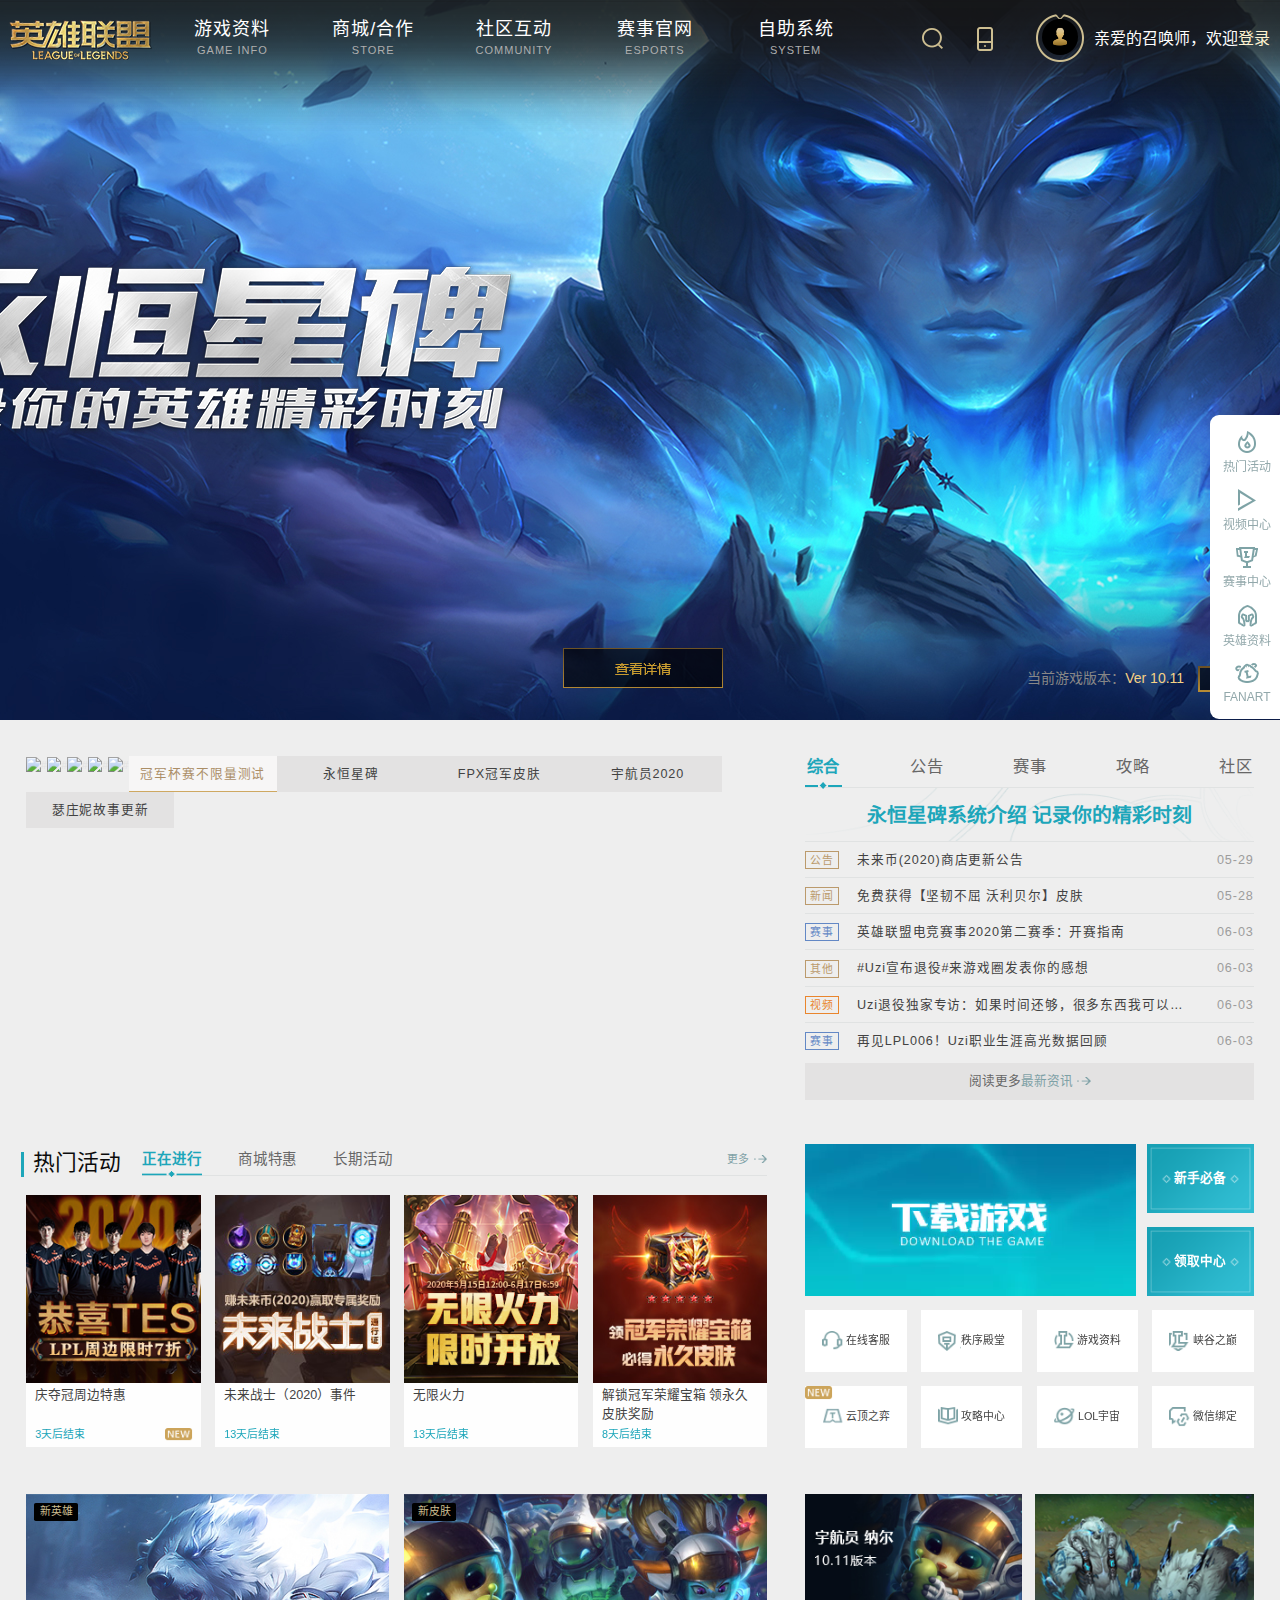
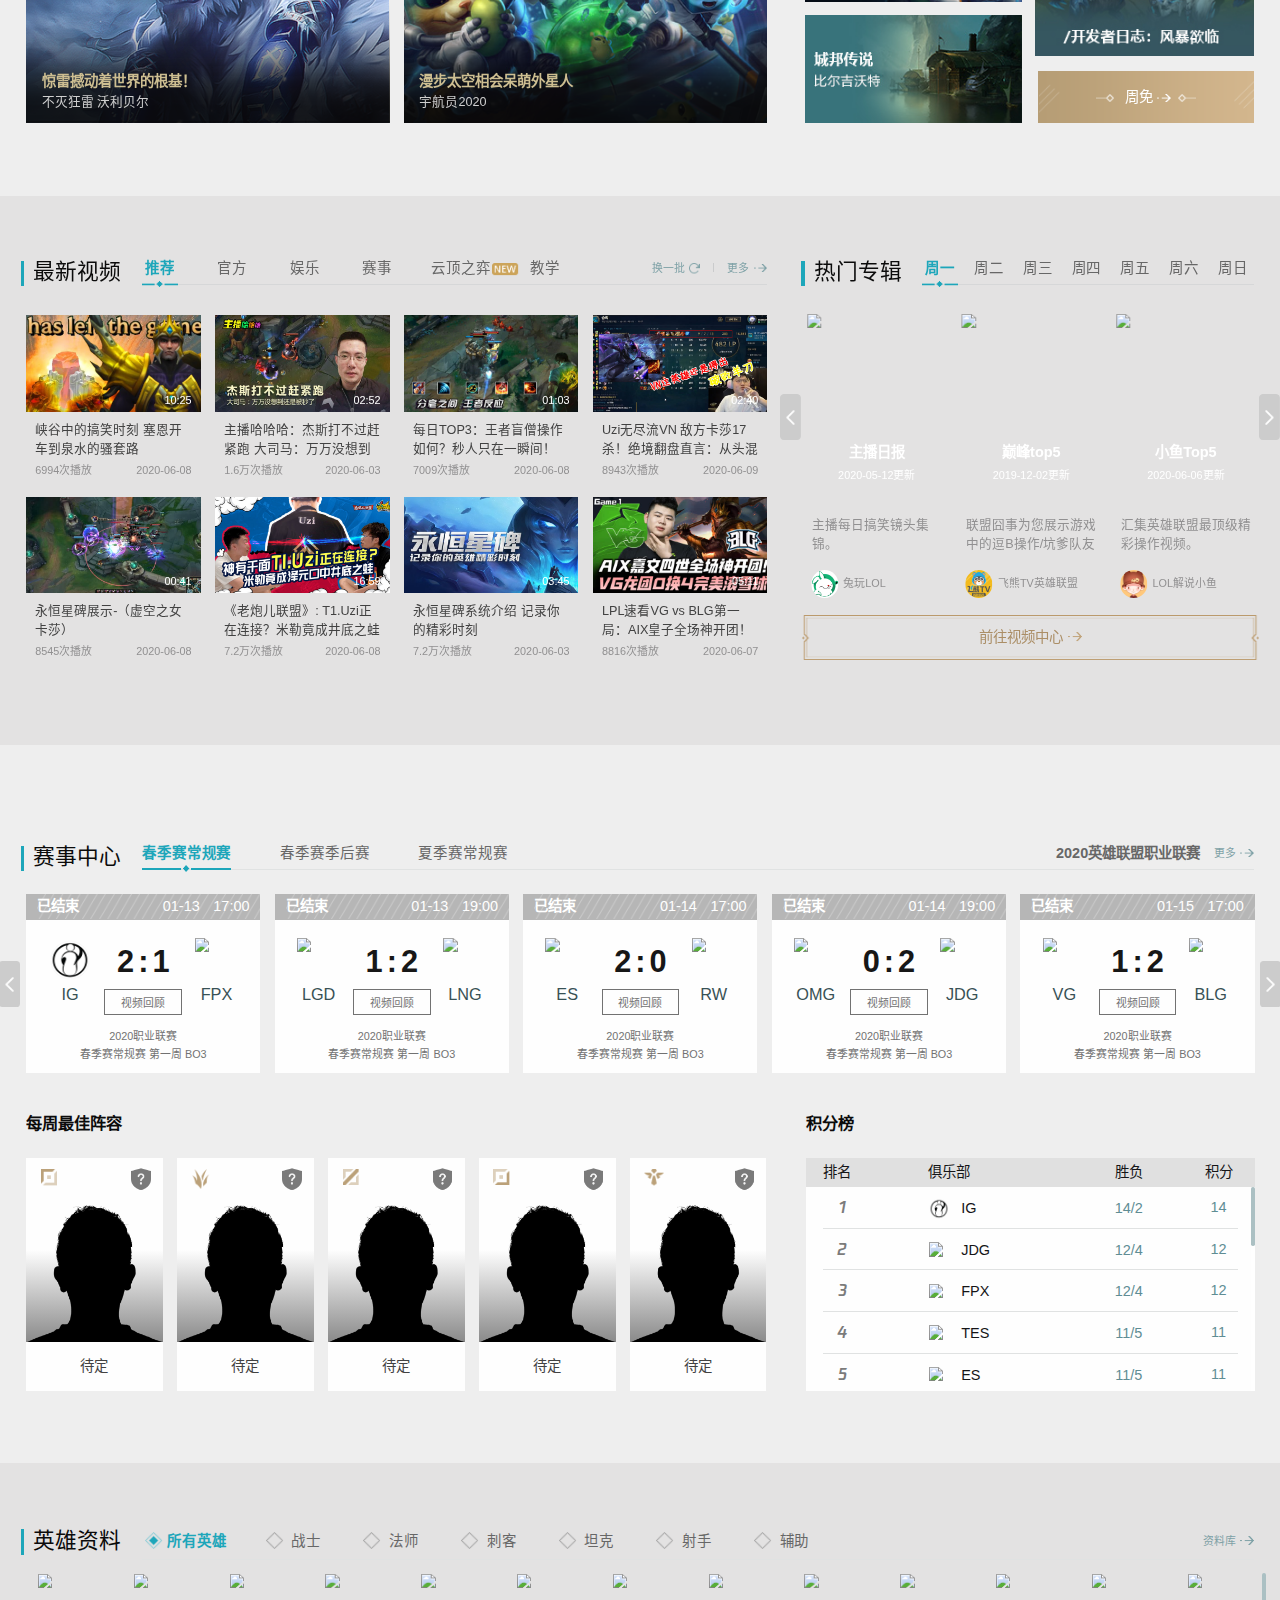
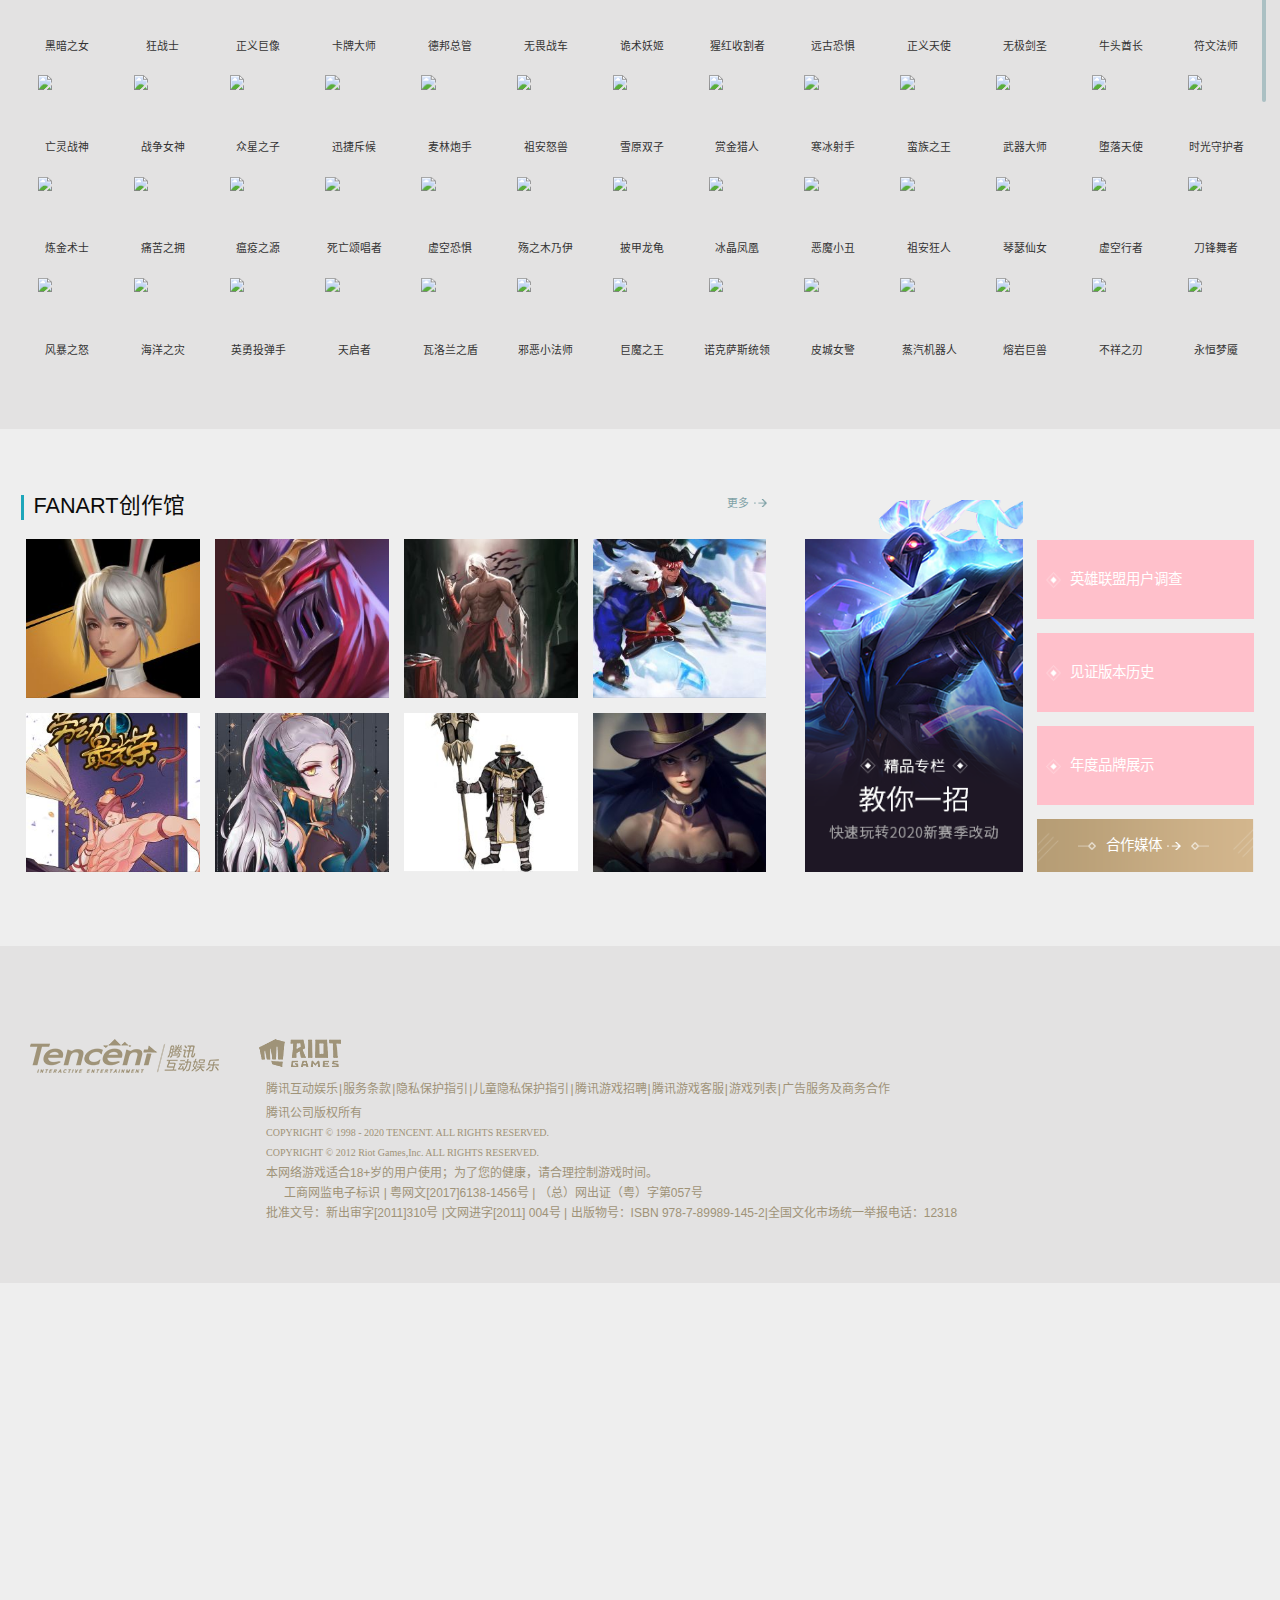
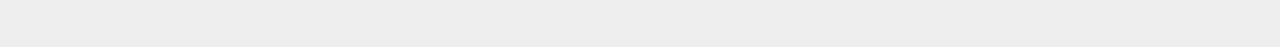
==== commit 6bb5ca66: "修复滚动条无法拖动的bug" ====
--- a/index.html
+++ b/index.html
@@ -9,8 +9,6 @@
     <link rel="stylesheet" href="css/common.css">
     <link rel="stylesheet" href="css/index.css">
     <link rel="stylesheet" href="css/idangerous.swiper.scrollbar.css">
-    <!-- <script src="js/idangerous.swiper2.7.6.js"></script> -->
-    <!-- <script src="js/jquery-3.2.1.js"></script> -->
     <title>英雄联盟</title>
 </head>
 
@@ -142,7 +140,7 @@
                         </a>
                     </li>
                     <li>
-                        <a href="javascript:;">
+                        <a href="../李啸-LOL周边/周边.html">
                             <span>周边商城</span>
                         </a>
                     </li>
@@ -997,13 +995,13 @@
                                         <span class="progress_bar_inner"></span>
                                     </div>
                                     <img class="video_img" src="images/video_img_06.jpg" alt="">
-                                    <span class="video_len">07:10</span>
+                                    <span class="video_len">03:45</span>
                                 </div>
                                 <div class="video_info">
                                     <p class="video_title">
-                                        云顶之弈：六圣盾蛇女 最硬的前排！蛇女：没吃饭？
+                                        永恒星碑系统介绍 记录你的精彩时刻
                                     </p>
-                                    <span class="play_count">1.4万次播放</span><span class="pub_date">2020-06-07</span>
+                                    <span class="play_count">7.2万次播放</span><span class="pub_date">2020-06-03</span>
                                 </div>
                             </li>
 
@@ -2446,16 +2444,136 @@
                         <div class="swiper-container content_item selected" id="swiper8">
                             <ul class="swiper-wrapper">
                                 <li class="match_item pr swiper-slide">
-                                    <div class="topbar now">
-                                        <i class="icon_bar"></i>
-                                        <span class="status">正在直播</span><span class="time">17:00</span><span
-                                            class="data">4-17</span>
-                                        <div class="team team_A">
-                                            <img class="team_img" src="images/team_JDG.png" alt="">
+                                    <div class="topbar over">
+                                        <i class="icon_bar"></i>
+                                        <span class="status">已结束</span><span class="time">17:00</span><span
+                                            class="data">01-13</span>
+                                        <div class="team team_A">
+                                            <img class="team_img" src="images/IG.png" alt="">
+                                            <span class="team_name">IG</span>
+                                        </div>
+                                        <div class="team team_B">
+                                            <img class="team_img" src="images/FPX.png" alt="">
+                                            <span class="team_name">FPX</span>
+                                        </div>
+                                        <div class="score">
+                                            <a>2</a>
+                                            <a>:</a>
+                                            <a>1</a>
+                                        </div>
+                                        <p class="bt_match">视频回顾</p>
+                                        <p class="p1">2020职业联赛</p>
+                                        <p class="p2">春季赛常规赛 第一周 BO3</p>
+                                    </div>
+                                </li>
+
+                                <li class="match_item pr swiper-slide">
+                                    <div class="topbar over">
+                                        <i class="icon_bar"></i>
+                                        <span class="status">已结束</span><span class="time">19:00</span><span
+                                            class="data">01-13</span>
+                                        <div class="team team_A">
+                                            <img class="team_img" src="images/LGD.png" alt="">
+                                            <span class="team_name">LGD</span>
+                                        </div>
+                                        <div class="team team_B">
+                                            <img class="team_img" src="images/LNG.png" alt="">
+                                            <span class="team_name">LNG</span>
+                                        </div>
+                                        <div class="score">
+                                            <a>1</a>
+                                            <a>:</a>
+                                            <a>2</a>
+                                        </div>
+                                        <p class="bt_match">视频回顾</p>
+                                        <p class="p1">2020职业联赛</p>
+                                        <p class="p2">春季赛常规赛 第一周 BO3</p>
+                                    </div>
+                                </li>
+
+                                <li class="match_item pr swiper-slide">
+                                    <div class="topbar over">
+                                        <i class="icon_bar"></i>
+                                        <span class="status">已结束</span><span class="time">17:00</span><span
+                                            class="data">01-14</span>
+                                        <div class="team team_A">
+                                            <img class="team_img" src="images/ES.png" alt="">
+                                            <span class="team_name">ES</span>
+                                        </div>
+                                        <div class="team team_B">
+                                            <img class="team_img" src="images/RW.png" alt="">
+                                            <span class="team_name">RW</span>
+                                        </div>
+                                        <div class="score">
+                                            <a>2</a>
+                                            <a>:</a>
+                                            <a>0</a>
+                                        </div>
+                                        <p class="bt_match">视频回顾</p>
+                                        <p class="p1">2020职业联赛</p>
+                                        <p class="p2">春季赛常规赛 第一周 BO3</p>
+                                    </div>
+                                </li>
+
+                                <li class="match_item pr swiper-slide">
+                                    <div class="topbar over">
+                                        <i class="icon_bar"></i>
+                                        <span class="status">已结束</span><span class="time">19:00</span><span
+                                            class="data">01-14</span>
+                                        <div class="team team_A">
+                                            <img class="team_img" src="images/OMG.png" alt="">
+                                            <span class="team_name">OMG</span>
+                                        </div>
+                                        <div class="team team_B">
+                                            <img class="team_img" src="images/JDG.png" alt="">
                                             <span class="team_name">JDG</span>
                                         </div>
-                                        <div class="team team_B">
-                                            <img class="team_img" src="images/team_DMO.png" alt="">
+                                        <div class="score">
+                                            <a>0</a>
+                                            <a>:</a>
+                                            <a>2</a>
+                                        </div>
+                                        <p class="bt_match">视频回顾</p>
+                                        <p class="p1">2020职业联赛</p>
+                                        <p class="p2">春季赛常规赛 第一周 BO3</p>
+                                    </div>
+                                </li>
+
+                                <li class="match_item pr swiper-slide">
+                                    <div class="topbar over">
+                                        <i class="icon_bar"></i>
+                                        <span class="status">已结束</span><span class="time">17:00</span><span
+                                            class="data">01-15</span>
+                                        <div class="team team_A">
+                                            <img class="team_img" src="images/VG.png" alt="">
+                                            <span class="team_name">VG</span>
+                                        </div>
+                                        <div class="team team_B">
+                                            <img class="team_img" src="images/BLG.png" alt="">
+                                            <span class="team_name">BLG</span>
+                                        </div>
+                                        <div class="score">
+                                            <a>1</a>
+                                            <a>:</a>
+                                            <a>2</a>
+                                        </div>
+                                        <p class="bt_match">视频回顾</p>
+                                        <p class="p1">2020职业联赛</p>
+                                        <p class="p2">春季赛常规赛 第一周 BO3</p>
+                                    </div>
+                                </li>
+
+                                <li class="match_item pr swiper-slide">
+                                    <div class="topbar over">
+                                        <i class="icon_bar"></i>
+                                        <span class="status">已结束</span><span class="time">19:00</span><span
+                                            class="data">01-15</span>
+                                        <div class="team team_A">
+                                            <img class="team_img" src="images/IG.png" alt="">
+                                            <span class="team_name">IG</span>
+                                        </div>
+                                        <div class="team team_B">
+                                            <img class="team_img" src="images/DMO.png" alt="">
                                             <span class="team_name">DMO</span>
                                         </div>
                                         <div class="score">
@@ -2465,22 +2583,2735 @@
                                         </div>
                                         <p class="bt_match">视频回顾</p>
                                         <p class="p1">2020职业联赛</p>
+                                        <p class="p2">春季赛常规赛 第一周 BO3</p>
+                                    </div>
+                                </li>
+
+                                <li class="match_item pr swiper-slide">
+                                    <div class="topbar over">
+                                        <i class="icon_bar"></i>
+                                        <span class="status">已结束</span><span class="time">17:00</span><span
+                                            class="data">01-16</span>
+                                        <div class="team team_A">
+                                            <img class="team_img" src="images/V5.png" alt="">
+                                            <span class="team_name">V5</span>
+                                        </div>
+                                        <div class="team team_B">
+                                            <img class="team_img" src="images/EDG.png" alt="">
+                                            <span class="team_name">EDG</span>
+                                        </div>
+                                        <div class="score">
+                                            <a>0</a>
+                                            <a>:</a>
+                                            <a>2</a>
+                                        </div>
+                                        <p class="bt_match">视频回顾</p>
+                                        <p class="p1">2020职业联赛</p>
+                                        <p class="p2">春季赛常规赛 第一周 BO3</p>
+                                    </div>
+                                </li>
+
+                                <li class="match_item pr swiper-slide">
+                                    <div class="topbar over">
+                                        <i class="icon_bar"></i>
+                                        <span class="status">已结束</span><span class="time">19:00</span><span
+                                            class="data">01-16</span>
+                                        <div class="team team_A">
+                                            <img class="team_img" src="images/RW.png" alt="">
+                                            <span class="team_name">RW</span>
+                                        </div>
+                                        <div class="team team_B">
+                                            <img class="team_img" src="images/SN.png" alt="">
+                                            <span class="team_name">SN</span>
+                                        </div>
+                                        <div class="score">
+                                            <a>2</a>
+                                            <a>:</a>
+                                            <a>0</a>
+                                        </div>
+                                        <p class="bt_match">视频回顾</p>
+                                        <p class="p1">2020职业联赛</p>
+                                        <p class="p2">春季赛常规赛 第一周 BO3</p>
+                                    </div>
+                                </li>
+
+                                <li class="match_item pr swiper-slide">
+                                    <div class="topbar over">
+                                        <i class="icon_bar"></i>
+                                        <span class="status">已结束</span><span class="time">17:00</span><span
+                                            class="data">01-17</span>
+                                        <div class="team team_A">
+                                            <img class="team_img" src="images/FPX.png" alt="">
+                                            <span class="team_name">FPX</span>
+                                        </div>
+                                        <div class="team team_B">
+                                            <img class="team_img" src="images/ES.png" alt="">
+                                            <span class="team_name">ES</span>
+                                        </div>
+                                        <div class="score">
+                                            <a>1</a>
+                                            <a>:</a>
+                                            <a>2</a>
+                                        </div>
+                                        <p class="bt_match">视频回顾</p>
+                                        <p class="p1">2020职业联赛</p>
+                                        <p class="p2">春季赛常规赛 第一周 BO3</p>
+                                    </div>
+                                </li>
+
+                                <li class="match_item pr swiper-slide">
+                                    <div class="topbar over">
+                                        <i class="icon_bar"></i>
+                                        <span class="status">已结束</span><span class="time">19:00</span><span
+                                            class="data">01-17</span>
+                                        <div class="team team_A">
+                                            <img class="team_img" src="images/LNG.png" alt="">
+                                            <span class="team_name">LNG</span>
+                                        </div>
+                                        <div class="team team_B">
+                                            <img class="team_img" src="images/TES.png" alt="">
+                                            <span class="team_name">TES</span>
+                                        </div>
+                                        <div class="score">
+                                            <a>0</a>
+                                            <a>:</a>
+                                            <a>2</a>
+                                        </div>
+                                        <p class="bt_match">视频回顾</p>
+                                        <p class="p1">2020职业联赛</p>
+                                        <p class="p2">春季赛常规赛 第一周 BO3</p>
+                                    </div>
+                                </li>
+
+                                <li class="match_item pr swiper-slide">
+                                    <div class="topbar over">
+                                        <i class="icon_bar"></i>
+                                        <span class="status">已结束</span><span class="time">17:00</span><span
+                                            class="data">01-18</span>
+                                        <div class="team team_A">
+                                            <img class="team_img" src="images/JDG.png" alt="">
+                                            <span class="team_name">JDG</span>
+                                        </div>
+                                        <div class="team team_B">
+                                            <img class="team_img" src="images/WE.png" alt="">
+                                            <span class="team_name">WE</span>
+                                        </div>
+                                        <div class="score">
+                                            <a>2</a>
+                                            <a>:</a>
+                                            <a>0</a>
+                                        </div>
+                                        <p class="bt_match">视频回顾</p>
+                                        <p class="p1">2020职业联赛</p>
+                                        <p class="p2">春季赛常规赛 第一周 BO3</p>
+                                    </div>
+                                </li>
+
+                                <li class="match_item pr swiper-slide">
+                                    <div class="topbar over">
+                                        <i class="icon_bar"></i>
+                                        <span class="status">已结束</span><span class="time">19:00</span><span
+                                            class="data">01-18</span>
+                                        <div class="team team_A">
+                                            <img class="team_img" src="images/BLG.png" alt="">
+                                            <span class="team_name">BLG</span>
+                                        </div>
+                                        <div class="team team_B">
+                                            <img class="team_img" src="images/RNG.png" alt="">
+                                            <span class="team_name">RNG</span>
+                                        </div>
+                                        <div class="score">
+                                            <a>2</a>
+                                            <a>:</a>
+                                            <a>1</a>
+                                        </div>
+                                        <p class="bt_match">视频回顾</p>
+                                        <p class="p1">2020职业联赛</p>
+                                        <p class="p2">春季赛常规赛 第一周 BO3</p>
+                                    </div>
+                                </li>
+
+                                <li class="match_item pr swiper-slide">
+                                    <div class="topbar over">
+                                        <i class="icon_bar"></i>
+                                        <span class="status">已结束</span><span class="time">17:00</span><span
+                                            class="data">01-19</span>
+                                        <div class="team team_A">
+                                            <img class="team_img" src="images/VG.png" alt="">
+                                            <span class="team_name">VG</span>
+                                        </div>
+                                        <div class="team team_B">
+                                            <img class="team_img" src="images/DMO.png" alt="">
+                                            <span class="team_name">DMO</span>
+                                        </div>
+                                        <div class="score">
+                                            <a>2</a>
+                                            <a>:</a>
+                                            <a>1</a>
+                                        </div>
+                                        <p class="bt_match">视频回顾</p>
+                                        <p class="p1">2020职业联赛</p>
+                                        <p class="p2">春季赛常规赛 第一周 BO3</p>
+                                    </div>
+                                </li>
+
+                                <li class="match_item pr swiper-slide">
+                                    <div class="topbar over">
+                                        <i class="icon_bar"></i>
+                                        <span class="status">已结束</span><span class="time">19:00</span><span
+                                            class="data">01-19</span>
+                                        <div class="team team_A">
+                                            <img class="team_img" src="images/EDG.png" alt="">
+                                            <span class="team_name">EDG</span>
+                                        </div>
+                                        <div class="team team_B">
+                                            <img class="team_img" src="images/TES.png" alt="">
+                                            <span class="team_name">TES</span>
+                                        </div>
+                                        <div class="score">
+                                            <a>1</a>
+                                            <a>:</a>
+                                            <a>2</a>
+                                        </div>
+                                        <p class="bt_match">视频回顾</p>
+                                        <p class="p1">2020职业联赛</p>
+                                        <p class="p2">春季赛常规赛 第一周 BO3</p>
+                                    </div>
+                                </li>
+
+                                <li class="match_item pr swiper-slide">
+                                    <div class="topbar over">
+                                        <i class="icon_bar"></i>
+                                        <span class="status">已结束</span><span class="time">14:00</span><span
+                                            class="data">03-09</span>
+                                        <div class="team team_A">
+                                            <img class="team_img" src="images/LNG.png" alt="">
+                                            <span class="team_name">LNG</span>
+                                        </div>
+                                        <div class="team team_B">
+                                            <img class="team_img" src="images/OMG.png" alt="">
+                                            <span class="team_name">OMG</span>
+                                        </div>
+                                        <div class="score">
+                                            <a>1</a>
+                                            <a>:</a>
+                                            <a>2</a>
+                                        </div>
+                                        <p class="bt_match">视频回顾</p>
+                                        <p class="p1">2020职业联赛</p>
+                                        <p class="p2">春季赛常规赛 第二周 BO3</p>
+                                    </div>
+                                </li>
+
+                                <li class="match_item pr swiper-slide">
+                                    <div class="topbar over">
+                                        <i class="icon_bar"></i>
+                                        <span class="status">已结束</span><span class="time">17:00</span><span
+                                            class="data">03-09</span>
+                                        <div class="team team_A">
+                                            <img class="team_img" src="images/FPX.png" alt="">
+                                            <span class="team_name">FPX</span>
+                                        </div>
+                                        <div class="team team_B">
+                                            <img class="team_img" src="images/JDG.png" alt="">
+                                            <span class="team_name">JDG</span>
+                                        </div>
+                                        <div class="score">
+                                            <a>2</a>
+                                            <a>:</a>
+                                            <a>1</a>
+                                        </div>
+                                        <p class="bt_match">视频回顾</p>
+                                        <p class="p1">2020职业联赛</p>
+                                        <p class="p2">春季赛常规赛 第二周 BO3</p>
+                                    </div>
+                                </li>
+
+                                <li class="match_item pr swiper-slide">
+                                    <div class="topbar over">
+                                        <i class="icon_bar"></i>
+                                        <span class="status">已结束</span><span class="time">19:00</span><span
+                                            class="data">03-09</span>
+                                        <div class="team team_A">
+                                            <img class="team_img" src="images/RNG.png" alt="">
+                                            <span class="team_name">RNG</span>
+                                        </div>
+                                        <div class="team team_B">
+                                            <img class="team_img" src="images/TES.png" alt="">
+                                            <span class="team_name">TES</span>
+                                        </div>
+                                        <div class="score">
+                                            <a>2</a>
+                                            <a>:</a>
+                                            <a>0</a>
+                                        </div>
+                                        <p class="bt_match">视频回顾</p>
+                                        <p class="p1">2020职业联赛</p>
+                                        <p class="p2">春季赛常规赛 第二周 BO3</p>
+                                    </div>
+                                </li>
+
+                                <li class="match_item pr swiper-slide">
+                                    <div class="topbar over">
+                                        <i class="icon_bar"></i>
+                                        <span class="status">已结束</span><span class="time">17:00</span><span
+                                            class="data">03-10</span>
+                                        <div class="team team_A">
+                                            <img class="team_img" src="images/DMO.png" alt="">
+                                            <span class="team_name">DMO</span>
+                                        </div>
+                                        <div class="team team_B">
+                                            <img class="team_img" src="images/LGD.png" alt="">
+                                            <span class="team_name">LGD</span>
+                                        </div>
+                                        <div class="score">
+                                            <a>2</a>
+                                            <a>:</a>
+                                            <a>0</a>
+                                        </div>
+                                        <p class="bt_match">视频回顾</p>
+                                        <p class="p1">2020职业联赛</p>
+                                        <p class="p2">春季赛常规赛 第二周 BO3</p>
+                                    </div>
+                                </li>
+
+                                <li class="match_item pr swiper-slide">
+                                    <div class="topbar over">
+                                        <i class="icon_bar"></i>
+                                        <span class="status">已结束</span><span class="time">19:00</span><span
+                                            class="data">03-10</span>
+                                        <div class="team team_A">
+                                            <img class="team_img" src="images/ES.png" alt="">
+                                            <span class="team_name">ES</span>
+                                        </div>
+                                        <div class="team team_B">
+                                            <img class="team_img" src="images/SN.png" alt="">
+                                            <span class="team_name">SN</span>
+                                        </div>
+                                        <div class="score">
+                                            <a>2</a>
+                                            <a>:</a>
+                                            <a>1</a>
+                                        </div>
+                                        <p class="bt_match">视频回顾</p>
+                                        <p class="p1">2020职业联赛</p>
+                                        <p class="p2">春季赛常规赛 第二周 BO3</p>
+                                    </div>
+                                </li>
+
+                                <li class="match_item pr swiper-slide">
+                                    <div class="topbar over">
+                                        <i class="icon_bar"></i>
+                                        <span class="status">已结束</span><span class="time">14:00</span><span
+                                            class="data">03-11</span>
+                                        <div class="team team_A">
+                                            <img class="team_img" src="images/RNG.png" alt="">
+                                            <span class="team_name">RNG</span>
+                                        </div>
+                                        <div class="team team_B">
+                                            <img class="team_img" src="images/OMG.png" alt="">
+                                            <span class="team_name">OMG</span>
+                                        </div>
+                                        <div class="score">
+                                            <a>2</a>
+                                            <a>:</a>
+                                            <a>1</a>
+                                        </div>
+                                        <p class="bt_match">视频回顾</p>
+                                        <p class="p1">2020职业联赛</p>
+                                        <p class="p2">春季赛常规赛 第二周 BO3</p>
+                                    </div>
+                                </li>
+
+                                <li class="match_item pr swiper-slide">
+                                    <div class="topbar over">
+                                        <i class="icon_bar"></i>
+                                        <span class="status">已结束</span><span class="time">17:00</span><span
+                                            class="data">03-11</span>
+                                        <div class="team team_A">
+                                            <img class="team_img" src="images/V5.png" alt="">
+                                            <span class="team_name">V5</span>
+                                        </div>
+                                        <div class="team team_B">
+                                            <img class="team_img" src="images/WE.png" alt="">
+                                            <span class="team_name">WE</span>
+                                        </div>
+                                        <div class="score">
+                                            <a>0</a>
+                                            <a>:</a>
+                                            <a>2</a>
+                                        </div>
+                                        <p class="bt_match">视频回顾</p>
+                                        <p class="p1">2020职业联赛</p>
+                                        <p class="p2">春季赛常规赛 第二周 BO3</p>
+                                    </div>
+                                </li>
+
+                                <li class="match_item pr swiper-slide">
+                                    <div class="topbar over">
+                                        <i class="icon_bar"></i>
+                                        <span class="status">已结束</span><span class="time">19:00</span><span
+                                            class="data">03-11</span>
+                                        <div class="team team_A">
+                                            <img class="team_img" src="images/VG.png" alt="">
+                                            <span class="team_name">VG</span>
+                                        </div>
+                                        <div class="team team_B">
+                                            <img class="team_img" src="images/IG.png" alt="">
+                                            <span class="team_name">IG</span>
+                                        </div>
+                                        <div class="score">
+                                            <a>0</a>
+                                            <a>:</a>
+                                            <a>2</a>
+                                        </div>
+                                        <p class="bt_match">视频回顾</p>
+                                        <p class="p1">2020职业联赛</p>
+                                        <p class="p2">春季赛常规赛 第二周 BO3</p>
+                                    </div>
+                                </li>
+
+                                <li class="match_item pr swiper-slide">
+                                    <div class="topbar over">
+                                        <i class="icon_bar"></i>
+                                        <span class="status">已结束</span><span class="time">14:00</span><span
+                                            class="data">03-12</span>
+                                        <div class="team team_A">
+                                            <img class="team_img" src="images/ES.png" alt="">
+                                            <span class="team_name">ES</span>
+                                        </div>
+                                        <div class="team team_B">
+                                            <img class="team_img" src="images/LGD.png" alt="">
+                                            <span class="team_name">LGD</span>
+                                        </div>
+                                        <div class="score">
+                                            <a>2</a>
+                                            <a>:</a>
+                                            <a>0</a>
+                                        </div>
+                                        <p class="bt_match">视频回顾</p>
+                                        <p class="p1">2020职业联赛</p>
+                                        <p class="p2">春季赛常规赛 第二周 BO3</p>
+                                    </div>
+                                </li>
+
+                                <li class="match_item pr swiper-slide">
+                                    <div class="topbar over">
+                                        <i class="icon_bar"></i>
+                                        <span class="status">已结束</span><span class="time">17:00</span><span
+                                            class="data">03-12</span>
+                                        <div class="team team_A">
+                                            <img class="team_img" src="images/BLG.png" alt="">
+                                            <span class="team_name">BLG</span>
+                                        </div>
+                                        <div class="team team_B">
+                                            <img class="team_img" src="images/LNG.png" alt="">
+                                            <span class="team_name">LNG</span>
+                                        </div>
+                                        <div class="score">
+                                            <a>1</a>
+                                            <a>:</a>
+                                            <a>2</a>
+                                        </div>
+                                        <p class="bt_match">视频回顾</p>
+                                        <p class="p1">2020职业联赛</p>
+                                        <p class="p2">春季赛常规赛 第二周 BO3</p>
+                                    </div>
+                                </li>
+
+                                <li class="match_item pr swiper-slide">
+                                    <div class="topbar over">
+                                        <i class="icon_bar"></i>
+                                        <span class="status">已结束</span><span class="time">19:00</span><span
+                                            class="data">03-12</span>
+                                        <div class="team team_A">
+                                            <img class="team_img" src="images/SN.png" alt="">
+                                            <span class="team_name">SN</span>
+                                        </div>
+                                        <div class="team team_B">
+                                            <img class="team_img" src="images/EDG.png" alt="">
+                                            <span class="team_name">EDG</span>
+                                        </div>
+                                        <div class="score">
+                                            <a>2</a>
+                                            <a>:</a>
+                                            <a>0</a>
+                                        </div>
+                                        <p class="bt_match">视频回顾</p>
+                                        <p class="p1">2020职业联赛</p>
+                                        <p class="p2">春季赛常规赛 第二周 BO3</p>
+                                    </div>
+                                </li>
+
+                                <li class="match_item pr swiper-slide">
+                                    <div class="topbar over">
+                                        <i class="icon_bar"></i>
+                                        <span class="status">已结束</span><span class="time">14:00</span><span
+                                            class="data">03-13</span>
+                                        <div class="team team_A">
+                                            <img class="team_img" src="images/OMG.png" alt="">
+                                            <span class="team_name">OMG</span>
+                                        </div>
+                                        <div class="team team_B">
+                                            <img class="team_img" src="images/RW.png" alt="">
+                                            <span class="team_name">RW</span>
+                                        </div>
+                                        <div class="score">
+                                            <a>2</a>
+                                            <a>:</a>
+                                            <a>0</a>
+                                        </div>
+                                        <p class="bt_match">视频回顾</p>
+                                        <p class="p1">2020职业联赛</p>
+                                        <p class="p2">春季赛常规赛 第二周 BO3</p>
+                                    </div>
+                                </li>
+
+                                <li class="match_item pr swiper-slide">
+                                    <div class="topbar over">
+                                        <i class="icon_bar"></i>
+                                        <span class="status">已结束</span><span class="time">17:00</span><span
+                                            class="data">03-13</span>
+                                        <div class="team team_A">
+                                            <img class="team_img" src="images/WE.png" alt="">
+                                            <span class="team_name">WE</span>
+                                        </div>
+                                        <div class="team team_B">
+                                            <img class="team_img" src="images/VG.png" alt="">
+                                            <span class="team_name">VG</span>
+                                        </div>
+                                        <div class="score">
+                                            <a>2</a>
+                                            <a>:</a>
+                                            <a>0</a>
+                                        </div>
+                                        <p class="bt_match">视频回顾</p>
+                                        <p class="p1">2020职业联赛</p>
+                                        <p class="p2">春季赛常规赛 第二周 BO3</p>
+                                    </div>
+                                </li>
+
+                                <li class="match_item pr swiper-slide">
+                                    <div class="topbar over">
+                                        <i class="icon_bar"></i>
+                                        <span class="status">已结束</span><span class="time">19:00</span><span
+                                            class="data">03-13</span>
+                                        <div class="team team_A">
+                                            <img class="team_img" src="images/DMO.png" alt="">
+                                            <span class="team_name">DMO</span>
+                                        </div>
+                                        <div class="team team_B">
+                                            <img class="team_img" src="images/FPX.png" alt="">
+                                            <span class="team_name">FPX</span>
+                                        </div>
+                                        <div class="score">
+                                            <a>0</a>
+                                            <a>:</a>
+                                            <a>2</a>
+                                        </div>
+                                        <p class="bt_match">视频回顾</p>
+                                        <p class="p1">2020职业联赛</p>
+                                        <p class="p2">春季赛常规赛 第二周 BO3</p>
+                                    </div>
+                                </li>
+
+                                <li class="match_item pr swiper-slide">
+                                    <div class="topbar over">
+                                        <i class="icon_bar"></i>
+                                        <span class="status">已结束</span><span class="time">14:00</span><span
+                                            class="data">03-14</span>
+                                        <div class="team team_A">
+                                            <img class="team_img" src="images/JDG.png" alt="">
+                                            <span class="team_name">JDG</span>
+                                        </div>
+                                        <div class="team team_B">
+                                            <img class="team_img" src="images/V5.png" alt="">
+                                            <span class="team_name">V5</span>
+                                        </div>
+                                        <div class="score">
+                                            <a>2</a>
+                                            <a>:</a>
+                                            <a>0</a>
+                                        </div>
+                                        <p class="bt_match">视频回顾</p>
+                                        <p class="p1">2020职业联赛</p>
+                                        <p class="p2">春季赛常规赛 第二周 BO3</p>
+                                    </div>
+                                </li>
+
+                                <li class="match_item pr swiper-slide">
+                                    <div class="topbar over">
+                                        <i class="icon_bar"></i>
+                                        <span class="status">已结束</span><span class="time">17:00</span><span
+                                            class="data">03-14</span>
+                                        <div class="team team_A">
+                                            <img class="team_img" src="images/EDG.png" alt="">
+                                            <span class="team_name">EDG</span>
+                                        </div>
+                                        <div class="team team_B">
+                                            <img class="team_img" src="images/ES.png" alt="">
+                                            <span class="team_name">ES</span>
+                                        </div>
+                                        <div class="score">
+                                            <a>2</a>
+                                            <a>:</a>
+                                            <a>0</a>
+                                        </div>
+                                        <p class="bt_match">视频回顾</p>
+                                        <p class="p1">2020职业联赛</p>
+                                        <p class="p2">春季赛常规赛 第二周 BO3</p>
+                                    </div>
+                                </li>
+
+                                <li class="match_item pr swiper-slide">
+                                    <div class="topbar over">
+                                        <i class="icon_bar"></i>
+                                        <span class="status">已结束</span><span class="time">19:00</span><span
+                                            class="data">03-14</span>
+                                        <div class="team team_A">
+                                            <img class="team_img" src="images/BLG.png" alt="">
+                                            <span class="team_name">BLG</span>
+                                        </div>
+                                        <div class="team team_B">
+                                            <img class="team_img" src="images/SN.png" alt="">
+                                            <span class="team_name">SN</span>
+                                        </div>
+                                        <div class="score">
+                                            <a>0</a>
+                                            <a>:</a>
+                                            <a>2</a>
+                                        </div>
+                                        <p class="bt_match">视频回顾</p>
+                                        <p class="p1">2020职业联赛</p>
+                                        <p class="p2">春季赛常规赛 第二周 BO3</p>
+                                    </div>
+                                </li>
+
+                                <li class="match_item pr swiper-slide">
+                                    <div class="topbar over">
+                                        <i class="icon_bar"></i>
+                                        <span class="status">已结束</span><span class="time">14:00</span><span
+                                            class="data">03-15</span>
+                                        <div class="team team_A">
+                                            <img class="team_img" src="images/RW.png" alt="">
+                                            <span class="team_name">RW</span>
+                                        </div>
+                                        <div class="team team_B">
+                                            <img class="team_img" src="images/IG.png" alt="">
+                                            <span class="team_name">IG</span>
+                                        </div>
+                                        <div class="score">
+                                            <a>1</a>
+                                            <a>:</a>
+                                            <a>2</a>
+                                        </div>
+                                        <p class="bt_match">视频回顾</p>
+                                        <p class="p1">2020职业联赛</p>
+                                        <p class="p2">春季赛常规赛 第二周 BO3</p>
+                                    </div>
+                                </li>
+
+                                <li class="match_item pr swiper-slide">
+                                    <div class="topbar over">
+                                        <i class="icon_bar"></i>
+                                        <span class="status">已结束</span><span class="time">17:00</span><span
+                                            class="data">03-15</span>
+                                        <div class="team team_A">
+                                            <img class="team_img" src="images/WE.png" alt="">
+                                            <span class="team_name">WE</span>
+                                        </div>
+                                        <div class="team team_B">
+                                            <img class="team_img" src="images/RNG.png" alt="">
+                                            <span class="team_name">RNG</span>
+                                        </div>
+                                        <div class="score">
+                                            <a>0</a>
+                                            <a>:</a>
+                                            <a>2</a>
+                                        </div>
+                                        <p class="bt_match">视频回顾</p>
+                                        <p class="p1">2020职业联赛</p>
+                                        <p class="p2">春季赛常规赛 第二周 BO3</p>
+                                    </div>
+                                </li>
+
+                                <li class="match_item pr swiper-slide">
+                                    <div class="topbar over">
+                                        <i class="icon_bar"></i>
+                                        <span class="status">已结束</span><span class="time">19:00</span><span
+                                            class="data">03-15</span>
+                                        <div class="team team_A">
+                                            <img class="team_img" src="images/TES.png" alt="">
+                                            <span class="team_name">TES</span>
+                                        </div>
+                                        <div class="team team_B">
+                                            <img class="team_img" src="images/LGD.png" alt="">
+                                            <span class="team_name">LGD</span>
+                                        </div>
+                                        <div class="score">
+                                            <a>0</a>
+                                            <a>:</a>
+                                            <a>2</a>
+                                        </div>
+                                        <p class="bt_match">视频回顾</p>
+                                        <p class="p1">2020职业联赛</p>
+                                        <p class="p2">春季赛常规赛 第二周 BO3</p>
+                                    </div>
+                                </li>
+
+                                <li class="match_item pr swiper-slide">
+                                    <div class="topbar over">
+                                        <i class="icon_bar"></i>
+                                        <span class="status">已结束</span><span class="time">14:00</span><span
+                                            class="data">03-16</span>
+                                        <div class="team team_A">
+                                            <img class="team_img" src="images/V5.png" alt="">
+                                            <span class="team_name">V5</span>
+                                        </div>
+                                        <div class="team team_B">
+                                            <img class="team_img" src="images/ES.png" alt="">
+                                            <span class="team_name">ES</span>
+                                        </div>
+                                        <div class="score">
+                                            <a>0</a>
+                                            <a>:</a>
+                                            <a>2</a>
+                                        </div>
+                                        <p class="bt_match">视频回顾</p>
+                                        <p class="p1">2020职业联赛</p>
+                                        <p class="p2">春季赛常规赛 第三周 BO3</p>
+                                    </div>
+                                </li>
+
+                                <li class="match_item pr swiper-slide">
+                                    <div class="topbar over">
+                                        <i class="icon_bar"></i>
+                                        <span class="status">已结束</span><span class="time">17:00</span><span
+                                            class="data">03-16</span>
+                                        <div class="team team_A">
+                                            <img class="team_img" src="images/BLG.png" alt="">
+                                            <span class="team_name">BLG</span>
+                                        </div>
+                                        <div class="team team_B">
+                                            <img class="team_img" src="images/OMG.png" alt="">
+                                            <span class="team_name">OMG</span>
+                                        </div>
+                                        <div class="score">
+                                            <a>1</a>
+                                            <a>:</a>
+                                            <a>2</a>
+                                        </div>
+                                        <p class="bt_match">视频回顾</p>
+                                        <p class="p1">2020职业联赛</p>
+                                        <p class="p2">春季赛常规赛 第三周 BO3</p>
+                                    </div>
+                                </li>
+
+                                <li class="match_item pr swiper-slide">
+                                    <div class="topbar over">
+                                        <i class="icon_bar"></i>
+                                        <span class="status">已结束</span><span class="time">19:00</span><span
+                                            class="data">03-16</span>
+                                        <div class="team team_A">
+                                            <img class="team_img" src="images/VG.png" alt="">
+                                            <span class="team_name">VG</span>
+                                        </div>
+                                        <div class="team team_B">
+                                            <img class="team_img" src="images/JDG.png" alt="">
+                                            <span class="team_name">JDG</span>
+                                        </div>
+                                        <div class="score">
+                                            <a>1</a>
+                                            <a>:</a>
+                                            <a>2</a>
+                                        </div>
+                                        <p class="bt_match">视频回顾</p>
+                                        <p class="p1">2020职业联赛</p>
+                                        <p class="p2">春季赛常规赛 第三周 BO3</p>
+                                    </div>
+                                </li>
+
+                                <li class="match_item pr swiper-slide">
+                                    <div class="topbar over">
+                                        <i class="icon_bar"></i>
+                                        <span class="status">已结束</span><span class="time">17:00</span><span
+                                            class="data">03-17</span>
+                                        <div class="team team_A">
+                                            <img class="team_img" src="images/EDG.png" alt="">
+                                            <span class="team_name">EDG</span>
+                                        </div>
+                                        <div class="team team_B">
+                                            <img class="team_img" src="images/RW.png" alt="">
+                                            <span class="team_name">RW</span>
+                                        </div>
+                                        <div class="score">
+                                            <a>1</a>
+                                            <a>:</a>
+                                            <a>2</a>
+                                        </div>
+                                        <p class="bt_match">视频回顾</p>
+                                        <p class="p1">2020职业联赛</p>
+                                        <p class="p2">春季赛常规赛 第三周 BO3</p>
+                                    </div>
+                                </li>
+
+                                <li class="match_item pr swiper-slide">
+                                    <div class="topbar over">
+                                        <i class="icon_bar"></i>
+                                        <span class="status">已结束</span><span class="time">19:00</span><span
+                                            class="data">03-17</span>
+                                        <div class="team team_A">
+                                            <img class="team_img" src="images/WE.png" alt="">
+                                            <span class="team_name">WE</span>
+                                        </div>
+                                        <div class="team team_B">
+                                            <img class="team_img" src="images/FPX.png" alt="">
+                                            <span class="team_name">FPX</span>
+                                        </div>
+                                        <div class="score">
+                                            <a>0</a>
+                                            <a>:</a>
+                                            <a>2</a>
+                                        </div>
+                                        <p class="bt_match">视频回顾</p>
+                                        <p class="p1">2020职业联赛</p>
+                                        <p class="p2">春季赛常规赛 第三周 BO3</p>
+                                    </div>
+                                </li>
+
+                                <li class="match_item pr swiper-slide">
+                                    <div class="topbar over">
+                                        <i class="icon_bar"></i>
+                                        <span class="status">已结束</span><span class="time">14:00</span><span
+                                            class="data">03-18</span>
+                                        <div class="team team_A">
+                                            <img class="team_img" src="images/V5.png" alt="">
+                                            <span class="team_name">V5</span>
+                                        </div>
+                                        <div class="team team_B">
+                                            <img class="team_img" src="images/LNG.png" alt="">
+                                            <span class="team_name">LNG</span>
+                                        </div>
+                                        <div class="score">
+                                            <a>1</a>
+                                            <a>:</a>
+                                            <a>2</a>
+                                        </div>
+                                        <p class="bt_match">视频回顾</p>
+                                        <p class="p1">2020职业联赛</p>
+                                        <p class="p2">春季赛常规赛 第三周 BO3</p>
+                                    </div>
+                                </li>
+
+                                <li class="match_item pr swiper-slide">
+                                    <div class="topbar over">
+                                        <i class="icon_bar"></i>
+                                        <span class="status">已结束</span><span class="time">17:00</span><span
+                                            class="data">03-18</span>
+                                        <div class="team team_A">
+                                            <img class="team_img" src="images/TES.png" alt="">
+                                            <span class="team_name">TES</span>
+                                        </div>
+                                        <div class="team team_B">
+                                            <img class="team_img" src="images/VG.png" alt="">
+                                            <span class="team_name">VG</span>
+                                        </div>
+                                        <div class="score">
+                                            <a>2</a>
+                                            <a>:</a>
+                                            <a>1</a>
+                                        </div>
+                                        <p class="bt_match">视频回顾</p>
+                                        <p class="p1">2020职业联赛</p>
+                                        <p class="p2">春季赛常规赛 第三周 BO3</p>
+                                    </div>
+                                </li>
+
+                                <li class="match_item pr swiper-slide">
+                                    <div class="topbar over">
+                                        <i class="icon_bar"></i>
+                                        <span class="status">已结束</span><span class="time">19:00</span><span
+                                            class="data">03-18</span>
+                                        <div class="team team_A">
+                                            <img class="team_img" src="images/JDG.png" alt="">
+                                            <span class="team_name">JDG</span>
+                                        </div>
+                                        <div class="team team_B">
+                                            <img class="team_img" src="images/BLG.png" alt="">
+                                            <span class="team_name">BLG</span>
+                                        </div>
+                                        <div class="score">
+                                            <a>2</a>
+                                            <a>:</a>
+                                            <a>0</a>
+                                        </div>
+                                        <p class="bt_match">视频回顾</p>
+                                        <p class="p1">2020职业联赛</p>
+                                        <p class="p2">春季赛常规赛 第三周 BO3</p>
+                                    </div>
+                                </li>
+
+                                <li class="match_item pr swiper-slide">
+                                    <div class="topbar over">
+                                        <i class="icon_bar"></i>
+                                        <span class="status">已结束</span><span class="time">14:00</span><span
+                                            class="data">03-19</span>
+                                        <div class="team team_A">
+                                            <img class="team_img" src="images/DMO.png" alt="">
+                                            <span class="team_name">DMO</span>
+                                        </div>
+                                        <div class="team team_B">
+                                            <img class="team_img" src="images/WE.png" alt="">
+                                            <span class="team_name">WE</span>
+                                        </div>
+                                        <div class="score">
+                                            <a>0</a>
+                                            <a>:</a>
+                                            <a>2</a>
+                                        </div>
+                                        <p class="bt_match">视频回顾</p>
+                                        <p class="p1">2020职业联赛</p>
+                                        <p class="p2">春季赛常规赛 第三周 BO3</p>
+                                    </div>
+                                </li>
+
+                                <li class="match_item pr swiper-slide">
+                                    <div class="topbar over">
+                                        <i class="icon_bar"></i>
+                                        <span class="status">已结束</span><span class="time">17:00</span><span
+                                            class="data">03-19</span>
+                                        <div class="team team_A">
+                                            <img class="team_img" src="images/IG.png" alt="">
+                                            <span class="team_name">IG</span>
+                                        </div>
+                                        <div class="team team_B">
+                                            <img class="team_img" src="images/LGD.png" alt="">
+                                            <span class="team_name">LGD</span>
+                                        </div>
+                                        <div class="score">
+                                            <a>2</a>
+                                            <a>:</a>
+                                            <a>1</a>
+                                        </div>
+                                        <p class="bt_match">视频回顾</p>
+                                        <p class="p1">2020职业联赛</p>
+                                        <p class="p2">春季赛常规赛 第三周 BO3</p>
+                                    </div>
+                                </li>
+
+                                <li class="match_item pr swiper-slide">
+                                    <div class="topbar over">
+                                        <i class="icon_bar"></i>
+                                        <span class="status">已结束</span><span class="time">19:00</span><span
+                                            class="data">03-19</span>
+                                        <div class="team team_A">
+                                            <img class="team_img" src="images/SN.png" alt="">
+                                            <span class="team_name">SN</span>
+                                        </div>
+                                        <div class="team team_B">
+                                            <img class="team_img" src="images/FPX.png" alt="">
+                                            <span class="team_name">FPX</span>
+                                        </div>
+                                        <div class="score">
+                                            <a>0</a>
+                                            <a>:</a>
+                                            <a>2</a>
+                                        </div>
+                                        <p class="bt_match">视频回顾</p>
+                                        <p class="p1">2020职业联赛</p>
+                                        <p class="p2">春季赛常规赛 第三周 BO3</p>
+                                    </div>
+                                </li>
+
+                                <li class="match_item pr swiper-slide">
+                                    <div class="topbar over">
+                                        <i class="icon_bar"></i>
+                                        <span class="status">已结束</span><span class="time">14:00</span><span
+                                            class="data">03-20</span>
+                                        <div class="team team_A">
+                                            <img class="team_img" src="images/LNG.png" alt="">
+                                            <span class="team_name">LNG</span>
+                                        </div>
+                                        <div class="team team_B">
+                                            <img class="team_img" src="images/RW.png" alt="">
+                                            <span class="team_name">RW</span>
+                                        </div>
+                                        <div class="score">
+                                            <a>2</a>
+                                            <a>:</a>
+                                            <a>0</a>
+                                        </div>
+                                        <p class="bt_match">视频回顾</p>
+                                        <p class="p1">2020职业联赛</p>
+                                        <p class="p2">春季赛常规赛 第三周 BO3</p>
+                                    </div>
+                                </li>
+
+                                <li class="match_item pr swiper-slide">
+                                    <div class="topbar over">
+                                        <i class="icon_bar"></i>
+                                        <span class="status">已结束</span><span class="time">17:00</span><span
+                                            class="data">03-20</span>
+                                        <div class="team team_A">
+                                            <img class="team_img" src="images/EDG.png" alt="">
+                                            <span class="team_name">EDG</span>
+                                        </div>
+                                        <div class="team team_B">
+                                            <img class="team_img" src="images/JDG.png" alt="">
+                                            <span class="team_name">JDG</span>
+                                        </div>
+                                        <div class="score">
+                                            <a>2</a>
+                                            <a>:</a>
+                                            <a>1</a>
+                                        </div>
+                                        <p class="bt_match">视频回顾</p>
+                                        <p class="p1">2020职业联赛</p>
+                                        <p class="p2">春季赛常规赛 第三周 BO3</p>
+                                    </div>
+                                </li>
+
+                                <li class="match_item pr swiper-slide">
+                                    <div class="topbar over">
+                                        <i class="icon_bar"></i>
+                                        <span class="status">已结束</span><span class="time">19:00</span><span
+                                            class="data">03-20</span>
+                                        <div class="team team_A">
+                                            <img class="team_img" src="images/RNG.png" alt="">
+                                            <span class="team_name">RNG</span>
+                                        </div>
+                                        <div class="team team_B">
+                                            <img class="team_img" src="images/VG.png" alt="">
+                                            <span class="team_name">VG</span>
+                                        </div>
+                                        <div class="score">
+                                            <a>0</a>
+                                            <a>:</a>
+                                            <a>2</a>
+                                        </div>
+                                        <p class="bt_match">视频回顾</p>
+                                        <p class="p1">2020职业联赛</p>
+                                        <p class="p2">春季赛常规赛 第三周 BO3</p>
+                                    </div>
+                                </li>
+
+                                <li class="match_item pr swiper-slide">
+                                    <div class="topbar over">
+                                        <i class="icon_bar"></i>
+                                        <span class="status">已结束</span><span class="time">14:00</span><span
+                                            class="data">03-21</span>
+                                        <div class="team team_A">
+                                            <img class="team_img" src="images/OMG.png" alt="">
+                                            <span class="team_name">OMG</span>
+                                        </div>
+                                        <div class="team team_B">
+                                            <img class="team_img" src="images/DMO.png" alt="">
+                                            <span class="team_name">DMO</span>
+                                        </div>
+                                        <div class="score">
+                                            <a>2</a>
+                                            <a>:</a>
+                                            <a>0</a>
+                                        </div>
+                                        <p class="bt_match">视频回顾</p>
+                                        <p class="p1">2020职业联赛</p>
+                                        <p class="p2">春季赛常规赛 第三周 BO3</p>
+                                    </div>
+                                </li>
+
+                                <li class="match_item pr swiper-slide">
+                                    <div class="topbar over">
+                                        <i class="icon_bar"></i>
+                                        <span class="status">已结束</span><span class="time">17:00</span><span
+                                            class="data">03-21</span>
+                                        <div class="team team_A">
+                                            <img class="team_img" src="images/ES.png" alt="">
+                                            <span class="team_name">ES</span>
+                                        </div>
+                                        <div class="team team_B">
+                                            <img class="team_img" src="images/BLG.png" alt="">
+                                            <span class="team_name">BLG</span>
+                                        </div>
+                                        <div class="score">
+                                            <a>2</a>
+                                            <a>:</a>
+                                            <a>1</a>
+                                        </div>
+                                        <p class="bt_match">视频回顾</p>
+                                        <p class="p1">2020职业联赛</p>
+                                        <p class="p2">春季赛常规赛 第三周 BO3</p>
+                                    </div>
+                                </li>
+
+                                <li class="match_item pr swiper-slide">
+                                    <div class="topbar over">
+                                        <i class="icon_bar"></i>
+                                        <span class="status">已结束</span><span class="time">19:00</span><span
+                                            class="data">03-21</span>
+                                        <div class="team team_A">
+                                            <img class="team_img" src="images/TES.png" alt="">
+                                            <span class="team_name">TES</span>
+                                        </div>
+                                        <div class="team team_B">
+                                            <img class="team_img" src="images/IG.png" alt="">
+                                            <span class="team_name">IG</span>
+                                        </div>
+                                        <div class="score">
+                                            <a>0</a>
+                                            <a>:</a>
+                                            <a>2</a>
+                                        </div>
+                                        <p class="bt_match">视频回顾</p>
+                                        <p class="p1">2020职业联赛</p>
+                                        <p class="p2">春季赛常规赛 第三周 BO3</p>
+                                    </div>
+                                </li>
+
+                                <li class="match_item pr swiper-slide">
+                                    <div class="topbar over">
+                                        <i class="icon_bar"></i>
+                                        <span class="status">已结束</span><span class="time">14:00</span><span
+                                            class="data">03-22</span>
+                                        <div class="team team_A">
+                                            <img class="team_img" src="images/RW.png" alt="">
+                                            <span class="team_name">RW</span>
+                                        </div>
+                                        <div class="team team_B">
+                                            <img class="team_img" src="images/V5.png" alt="">
+                                            <span class="team_name">V5</span>
+                                        </div>
+                                        <div class="score">
+                                            <a>2</a>
+                                            <a>:</a>
+                                            <a>0</a>
+                                        </div>
+                                        <p class="bt_match">视频回顾</p>
+                                        <p class="p1">2020职业联赛</p>
+                                        <p class="p2">春季赛常规赛 第三周 BO3</p>
+                                    </div>
+                                </li>
+
+                                <li class="match_item pr swiper-slide">
+                                    <div class="topbar over">
+                                        <i class="icon_bar"></i>
+                                        <span class="status">已结束</span><span class="time">17:00</span><span
+                                            class="data">03-22</span>
+                                        <div class="team team_A">
+                                            <img class="team_img" src="images/LGD.png" alt="">
+                                            <span class="team_name">LGD</span>
+                                        </div>
+                                        <div class="team team_B">
+                                            <img class="team_img" src="images/SN.png" alt="">
+                                            <span class="team_name">SN</span>
+                                        </div>
+                                        <div class="score">
+                                            <a>1</a>
+                                            <a>:</a>
+                                            <a>2</a>
+                                        </div>
+                                        <p class="bt_match">视频回顾</p>
+                                        <p class="p1">2020职业联赛</p>
+                                        <p class="p2">春季赛常规赛 第三周 BO3</p>
+                                    </div>
+                                </li>
+
+                                <li class="match_item pr swiper-slide">
+                                    <div class="topbar over">
+                                        <i class="icon_bar"></i>
+                                        <span class="status">已结束</span><span class="time">19:00</span><span
+                                            class="data">03-22</span>
+                                        <div class="team team_A">
+                                            <img class="team_img" src="images/FPX.png" alt="">
+                                            <span class="team_name">FPX</span>
+                                        </div>
+                                        <div class="team team_B">
+                                            <img class="team_img" src="images/RNG.png" alt="">
+                                            <span class="team_name">RNG</span>
+                                        </div>
+                                        <div class="score">
+                                            <a>2</a>
+                                            <a>:</a>
+                                            <a>0</a>
+                                        </div>
+                                        <p class="bt_match">视频回顾</p>
+                                        <p class="p1">2020职业联赛</p>
+                                        <p class="p2">春季赛常规赛 第三周 BO3</p>
+                                    </div>
+                                </li>
+
+                                <li class="match_item pr swiper-slide">
+                                    <div class="topbar over">
+                                        <i class="icon_bar"></i>
+                                        <span class="status">已结束</span><span class="time">14:00</span><span
+                                            class="data">03-23</span>
+                                        <div class="team team_A">
+                                            <img class="team_img" src="images/TES.png" alt="">
+                                            <span class="team_name">TES</span>
+                                        </div>
+                                        <div class="team team_B">
+                                            <img class="team_img" src="images/DMO.png" alt="">
+                                            <span class="team_name">DMO</span>
+                                        </div>
+                                        <div class="score">
+                                            <a>2</a>
+                                            <a>:</a>
+                                            <a>0</a>
+                                        </div>
+                                        <p class="bt_match">视频回顾</p>
+                                        <p class="p1">2020职业联赛</p>
+                                        <p class="p2">春季赛常规赛 第四周 BO3</p>
+                                    </div>
+                                </li>
+
+                                <li class="match_item pr swiper-slide">
+                                    <div class="topbar over">
+                                        <i class="icon_bar"></i>
+                                        <span class="status">已结束</span><span class="time">17:00</span><span
+                                            class="data">03-23</span>
+                                        <div class="team team_A">
+                                            <img class="team_img" src="images/EDG.png" alt="">
+                                            <span class="team_name">EDG</span>
+                                        </div>
+                                        <div class="team team_B">
+                                            <img class="team_img" src="images/VG.png" alt="">
+                                            <span class="team_name">VG</span>
+                                        </div>
+                                        <div class="score">
+                                            <a>2</a>
+                                            <a>:</a>
+                                            <a>1</a>
+                                        </div>
+                                        <p class="bt_match">视频回顾</p>
+                                        <p class="p1">2020职业联赛</p>
+                                        <p class="p2">春季赛常规赛 第四周 BO3</p>
+                                    </div>
+                                </li>
+
+                                <li class="match_item pr swiper-slide">
+                                    <div class="topbar over">
+                                        <i class="icon_bar"></i>
+                                        <span class="status">已结束</span><span class="time">19:00</span><span
+                                            class="data">03-23</span>
+                                        <div class="team team_A">
+                                            <img class="team_img" src="images/ES.png" alt="">
+                                            <span class="team_name">ES</span>
+                                        </div>
+                                        <div class="team team_B">
+                                            <img class="team_img" src="images/IG.png" alt="">
+                                            <span class="team_name">IG</span>
+                                        </div>
+                                        <div class="score">
+                                            <a>2</a>
+                                            <a>:</a>
+                                            <a>0</a>
+                                        </div>
+                                        <p class="bt_match">视频回顾</p>
+                                        <p class="p1">2020职业联赛</p>
+                                        <p class="p2">春季赛常规赛 第四周 BO3</p>
+                                    </div>
+                                </li>
+
+                                <li class="match_item pr swiper-slide">
+                                    <div class="topbar over">
+                                        <i class="icon_bar"></i>
+                                        <span class="status">已结束</span><span class="time">17:00</span><span
+                                            class="data">03-24</span>
+                                        <div class="team team_A">
+                                            <img class="team_img" src="images/WE.png" alt="">
+                                            <span class="team_name">WE</span>
+                                        </div>
+                                        <div class="team team_B">
+                                            <img class="team_img" src="images/RW.png" alt="">
+                                            <span class="team_name">RW</span>
+                                        </div>
+                                        <div class="score">
+                                            <a>2</a>
+                                            <a>:</a>
+                                            <a>1</a>
+                                        </div>
+                                        <p class="bt_match">视频回顾</p>
+                                        <p class="p1">2020职业联赛</p>
+                                        <p class="p2">春季赛常规赛 第四周 BO3</p>
+                                    </div>
+                                </li>
+
+                                <li class="match_item pr swiper-slide">
+                                    <div class="topbar over">
+                                        <i class="icon_bar"></i>
+                                        <span class="status">已结束</span><span class="time">19:00</span><span
+                                            class="data">03-24</span>
+                                        <div class="team team_A">
+                                            <img class="team_img" src="images/SN.png" alt="">
+                                            <span class="team_name">SN</span>
+                                        </div>
+                                        <div class="team team_B">
+                                            <img class="team_img" src="images/LNG.png" alt="">
+                                            <span class="team_name">LNG</span>
+                                        </div>
+                                        <div class="score">
+                                            <a>2</a>
+                                            <a>:</a>
+                                            <a>1</a>
+                                        </div>
+                                        <p class="bt_match">视频回顾</p>
+                                        <p class="p1">2020职业联赛</p>
+                                        <p class="p2">春季赛常规赛 第四周 BO3</p>
+                                    </div>
+                                </li>
+
+                                <li class="match_item pr swiper-slide">
+                                    <div class="topbar over">
+                                        <i class="icon_bar"></i>
+                                        <span class="status">已结束</span><span class="time">14:00</span><span
+                                            class="data">03-25</span>
+                                        <div class="team team_A">
+                                            <img class="team_img" src="images/V5.png" alt="">
+                                            <span class="team_name">V5</span>
+                                        </div>
+                                        <div class="team team_B">
+                                            <img class="team_img" src="images/OMG.png" alt="">
+                                            <span class="team_name">OMG</span>
+                                        </div>
+                                        <div class="score">
+                                            <a>0</a>
+                                            <a>:</a>
+                                            <a>2</a>
+                                        </div>
+                                        <p class="bt_match">视频回顾</p>
+                                        <p class="p1">2020职业联赛</p>
+                                        <p class="p2">春季赛常规赛 第四周 BO3</p>
+                                    </div>
+                                </li>
+
+                                <li class="match_item pr swiper-slide">
+                                    <div class="topbar over">
+                                        <i class="icon_bar"></i>
+                                        <span class="status">已结束</span><span class="time">17:00</span><span
+                                            class="data">03-25</span>
+                                        <div class="team team_A">
+                                            <img class="team_img" src="images/TES.png" alt="">
+                                            <span class="team_name">TES</span>
+                                        </div>
+                                        <div class="team team_B">
+                                            <img class="team_img" src="images/JDG.png" alt="">
+                                            <span class="team_name">JDG</span>
+                                        </div>
+                                        <div class="score">
+                                            <a>2</a>
+                                            <a>:</a>
+                                            <a>0</a>
+                                        </div>
+                                        <p class="bt_match">视频回顾</p>
+                                        <p class="p1">2020职业联赛</p>
+                                        <p class="p2">春季赛常规赛 第四周 BO3</p>
+                                    </div>
+                                </li>
+
+                                <li class="match_item pr swiper-slide">
+                                    <div class="topbar over">
+                                        <i class="icon_bar"></i>
+                                        <span class="status">已结束</span><span class="time">19:00</span><span
+                                            class="data">03-25</span>
+                                        <div class="team team_A">
+                                            <img class="team_img" src="images/BLG.png" alt="">
+                                            <span class="team_name">BLG</span>
+                                        </div>
+                                        <div class="team team_B">
+                                            <img class="team_img" src="images/FPX.png" alt="">
+                                            <span class="team_name">FPX</span>
+                                        </div>
+                                        <div class="score">
+                                            <a>1</a>
+                                            <a>:</a>
+                                            <a>2</a>
+                                        </div>
+                                        <p class="bt_match">视频回顾</p>
+                                        <p class="p1">2020职业联赛</p>
+                                        <p class="p2">春季赛常规赛 第四周 BO3</p>
+                                    </div>
+                                </li>
+
+                                <li class="match_item pr swiper-slide">
+                                    <div class="topbar over">
+                                        <i class="icon_bar"></i>
+                                        <span class="status">已结束</span><span class="time">14:00</span><span
+                                            class="data">03-26</span>
+                                        <div class="team team_A">
+                                            <img class="team_img" src="images/RW.png" alt="">
+                                            <span class="team_name">RW</span>
+                                        </div>
+                                        <div class="team team_B">
+                                            <img class="team_img" src="images/DMO.png" alt="">
+                                            <span class="team_name">DMO</span>
+                                        </div>
+                                        <div class="score">
+                                            <a>0</a>
+                                            <a>:</a>
+                                            <a>2</a>
+                                        </div>
+                                        <p class="bt_match">视频回顾</p>
+                                        <p class="p1">2020职业联赛</p>
+                                        <p class="p2">春季赛常规赛 第四周 BO3</p>
+                                    </div>
+                                </li>
+
+                                <li class="match_item pr swiper-slide">
+                                    <div class="topbar over">
+                                        <i class="icon_bar"></i>
+                                        <span class="status">已结束</span><span class="time">17:00</span><span
+                                            class="data">03-26</span>
+                                        <div class="team team_A">
+                                            <img class="team_img" src="images/SN.png" alt="">
+                                            <span class="team_name">SN</span>
+                                        </div>
+                                        <div class="team team_B">
+                                            <img class="team_img" src="images/WE.png" alt="">
+                                            <span class="team_name">WE</span>
+                                        </div>
+                                        <div class="score">
+                                            <a>1</a>
+                                            <a>:</a>
+                                            <a>2</a>
+                                        </div>
+                                        <p class="bt_match">视频回顾</p>
+                                        <p class="p1">2020职业联赛</p>
+                                        <p class="p2">春季赛常规赛 第四周 BO3</p>
+                                    </div>
+                                </li>
+
+                                <li class="match_item pr swiper-slide">
+                                    <div class="topbar over">
+                                        <i class="icon_bar"></i>
+                                        <span class="status">已结束</span><span class="time">19:00</span><span
+                                            class="data">03-26</span>
+                                        <div class="team team_A">
+                                            <img class="team_img" src="images/VG.png" alt="">
+                                            <span class="team_name">VG</span>
+                                        </div>
+                                        <div class="team team_B">
+                                            <img class="team_img" src="images/LGD.png" alt="">
+                                            <span class="team_name">LGD</span>
+                                        </div>
+                                        <div class="score">
+                                            <a>2</a>
+                                            <a>:</a>
+                                            <a>0</a>
+                                        </div>
+                                        <p class="bt_match">视频回顾</p>
+                                        <p class="p1">2020职业联赛</p>
+                                        <p class="p2">春季赛常规赛 第四周 BO3</p>
+                                    </div>
+                                </li>
+
+                                <li class="match_item pr swiper-slide">
+                                    <div class="topbar over">
+                                        <i class="icon_bar"></i>
+                                        <span class="status">已结束</span><span class="time">14:00</span><span
+                                            class="data">03-27</span>
+                                        <div class="team team_A">
+                                            <img class="team_img" src="images/FPX.png" alt="">
+                                            <span class="team_name">FPX</span>
+                                        </div>
+                                        <div class="team team_B">
+                                            <img class="team_img" src="images/OMG.png" alt="">
+                                            <span class="team_name">OMG</span>
+                                        </div>
+                                        <div class="score">
+                                            <a>2</a>
+                                            <a>:</a>
+                                            <a>1</a>
+                                        </div>
+                                        <p class="bt_match">视频回顾</p>
+                                        <p class="p1">2020职业联赛</p>
+                                        <p class="p2">春季赛常规赛 第四周 BO3</p>
+                                    </div>
+                                </li>
+
+                                <li class="match_item pr swiper-slide">
+                                    <div class="topbar over">
+                                        <i class="icon_bar"></i>
+                                        <span class="status">已结束</span><span class="time">17:00</span><span
+                                            class="data">03-27</span>
+                                        <div class="team team_A">
+                                            <img class="team_img" src="images/LNG.png" alt="">
+                                            <span class="team_name">LNG</span>
+                                        </div>
+                                        <div class="team team_B">
+                                            <img class="team_img" src="images/ES.png" alt="">
+                                            <span class="team_name">ES</span>
+                                        </div>
+                                        <div class="score">
+                                            <a>1</a>
+                                            <a>:</a>
+                                            <a>2</a>
+                                        </div>
+                                        <p class="bt_match">视频回顾</p>
+                                        <p class="p1">2020职业联赛</p>
+                                        <p class="p2">春季赛常规赛 第四周 BO3</p>
+                                    </div>
+                                </li>
+
+                                <li class="match_item pr swiper-slide">
+                                    <div class="topbar over">
+                                        <i class="icon_bar"></i>
+                                        <span class="status">已结束</span><span class="time">19:00</span><span
+                                            class="data">03-27</span>
+                                        <div class="team team_A">
+                                            <img class="team_img" src="images/RNG.png" alt="">
+                                            <span class="team_name">RNG</span>
+                                        </div>
+                                        <div class="team team_B">
+                                            <img class="team_img" src="images/JDG.png" alt="">
+                                            <span class="team_name">JDG</span>
+                                        </div>
+                                        <div class="score">
+                                            <a>2</a>
+                                            <a>:</a>
+                                            <a>0</a>
+                                        </div>
+                                        <p class="bt_match">视频回顾</p>
+                                        <p class="p1">2020职业联赛</p>
+                                        <p class="p2">春季赛常规赛 第四周 BO3</p>
+                                    </div>
+                                </li>
+
+                                <li class="match_item pr swiper-slide">
+                                    <div class="topbar over">
+                                        <i class="icon_bar"></i>
+                                        <span class="status">已结束</span><span class="time">14:00</span><span
+                                            class="data">03-28</span>
+                                        <div class="team team_A">
+                                            <img class="team_img" src="images/LGD.png" alt="">
+                                            <span class="team_name">LGD</span>
+                                        </div>
+                                        <div class="team team_B">
+                                            <img class="team_img" src="images/V5.png" alt="">
+                                            <span class="team_name">V5</span>
+                                        </div>
+                                        <div class="score">
+                                            <a>2</a>
+                                            <a>:</a>
+                                            <a>0</a>
+                                        </div>
+                                        <p class="bt_match">视频回顾</p>
+                                        <p class="p1">2020职业联赛</p>
+                                        <p class="p2">春季赛常规赛 第四周 BO3</p>
+                                    </div>
+                                </li>
+
+                                <li class="match_item pr swiper-slide">
+                                    <div class="topbar over">
+                                        <i class="icon_bar"></i>
+                                        <span class="status">已结束</span><span class="time">17:00</span><span
+                                            class="data">03-28</span>
+                                        <div class="team team_A">
+                                            <img class="team_img" src="images/BLG.png" alt="">
+                                            <span class="team_name">BLG</span>
+                                        </div>
+                                        <div class="team team_B">
+                                            <img class="team_img" src="images/WE.png" alt="">
+                                            <span class="team_name">WE</span>
+                                        </div>
+                                        <div class="score">
+                                            <a>2</a>
+                                            <a>:</a>
+                                            <a>1</a>
+                                        </div>
+                                        <p class="bt_match">视频回顾</p>
+                                        <p class="p1">2020职业联赛</p>
+                                        <p class="p2">春季赛常规赛 第四周 BO3</p>
+                                    </div>
+                                </li>
+
+                                <li class="match_item pr swiper-slide">
+                                    <div class="topbar over">
+                                        <i class="icon_bar"></i>
+                                        <span class="status">已结束</span><span class="time">19:00</span><span
+                                            class="data">03-28</span>
+                                        <div class="team team_A">
+                                            <img class="team_img" src="images/IG.png" alt="">
+                                            <span class="team_name">IG</span>
+                                        </div>
+                                        <div class="team team_B">
+                                            <img class="team_img" src="images/SN.png" alt="">
+                                            <span class="team_name">SN</span>
+                                        </div>
+                                        <div class="score">
+                                            <a>2</a>
+                                            <a>:</a>
+                                            <a>0</a>
+                                        </div>
+                                        <p class="bt_match">视频回顾</p>
+                                        <p class="p1">2020职业联赛</p>
+                                        <p class="p2">春季赛常规赛 第四周 BO3</p>
+                                    </div>
+                                </li>
+
+                                <li class="match_item pr swiper-slide">
+                                    <div class="topbar over">
+                                        <i class="icon_bar"></i>
+                                        <span class="status">已结束</span><span class="time">14:00</span><span
+                                            class="data">03-29</span>
+                                        <div class="team team_A">
+                                            <img class="team_img" src="images/ES.png" alt="">
+                                            <span class="team_name">ES</span>
+                                        </div>
+                                        <div class="team team_B">
+                                            <img class="team_img" src="images/DMO.png" alt="">
+                                            <span class="team_name">DMO</span>
+                                        </div>
+                                        <div class="score">
+                                            <a>2</a>
+                                            <a>:</a>
+                                            <a>0</a>
+                                        </div>
+                                        <p class="bt_match">视频回顾</p>
+                                        <p class="p1">2020职业联赛</p>
+                                        <p class="p2">春季赛常规赛 第四周 BO3</p>
+                                    </div>
+                                </li>
+
+                                <li class="match_item pr swiper-slide">
+                                    <div class="topbar over">
+                                        <i class="icon_bar"></i>
+                                        <span class="status">已结束</span><span class="time">17:00</span><span
+                                            class="data">03-29</span>
+                                        <div class="team team_A">
+                                            <img class="team_img" src="images/OMG.png" alt="">
+                                            <span class="team_name">OMG</span>
+                                        </div>
+                                        <div class="team team_B">
+                                            <img class="team_img" src="images/TES.png" alt="">
+                                            <span class="team_name">TES</span>
+                                        </div>
+                                        <div class="score">
+                                            <a>0</a>
+                                            <a>:</a>
+                                            <a>2</a>
+                                        </div>
+                                        <p class="bt_match">视频回顾</p>
+                                        <p class="p1">2020职业联赛</p>
+                                        <p class="p2">春季赛常规赛 第四周 BO3</p>
+                                    </div>
+                                </li>
+
+                                <li class="match_item pr swiper-slide">
+                                    <div class="topbar over">
+                                        <i class="icon_bar"></i>
+                                        <span class="status">已结束</span><span class="time">19:00</span><span
+                                            class="data">03-29</span>
+                                        <div class="team team_A">
+                                            <img class="team_img" src="images/RNG.png" alt="">
+                                            <span class="team_name">RNG</span>
+                                        </div>
+                                        <div class="team team_B">
+                                            <img class="team_img" src="images/EDG.png" alt="">
+                                            <span class="team_name">EDG</span>
+                                        </div>
+                                        <div class="score">
+                                            <a>2</a>
+                                            <a>:</a>
+                                            <a>1</a>
+                                        </div>
+                                        <p class="bt_match">视频回顾</p>
+                                        <p class="p1">2020职业联赛</p>
+                                        <p class="p2">春季赛常规赛 第四周 BO3</p>
+                                    </div>
+                                </li>
+
+                                <li class="match_item pr swiper-slide">
+                                    <div class="topbar over">
+                                        <i class="icon_bar"></i>
+                                        <span class="status">已结束</span><span class="time">14:00</span><span
+                                            class="data">03-30</span>
+                                        <div class="team team_A">
+                                            <img class="team_img" src="images/VG.png" alt="">
+                                            <span class="team_name">VG</span>
+                                        </div>
+                                        <div class="team team_B">
+                                            <img class="team_img" src="images/LNG.png" alt="">
+                                            <span class="team_name">LNG</span>
+                                        </div>
+                                        <div class="score">
+                                            <a>2</a>
+                                            <a>:</a>
+                                            <a>1</a>
+                                        </div>
+                                        <p class="bt_match">视频回顾</p>
+                                        <p class="p1">2020职业联赛</p>
+                                        <p class="p2">春季赛常规赛 第五周 BO3</p>
+                                    </div>
+                                </li>
+
+                                <li class="match_item pr swiper-slide">
+                                    <div class="topbar over">
+                                        <i class="icon_bar"></i>
+                                        <span class="status">已结束</span><span class="time">17:00</span><span
+                                            class="data">03-30</span>
+                                        <div class="team team_A">
+                                            <img class="team_img" src="images/V5.png" alt="">
+                                            <span class="team_name">V5</span>
+                                        </div>
+                                        <div class="team team_B">
+                                            <img class="team_img" src="images/FPX.png" alt="">
+                                            <span class="team_name">FPX</span>
+                                        </div>
+                                        <div class="score">
+                                            <a>0</a>
+                                            <a>:</a>
+                                            <a>2</a>
+                                        </div>
+                                        <p class="bt_match">视频回顾</p>
+                                        <p class="p1">2020职业联赛</p>
+                                        <p class="p2">春季赛常规赛 第五周 BO3</p>
+                                    </div>
+                                </li>
+
+                                <li class="match_item pr swiper-slide">
+                                    <div class="topbar over">
+                                        <i class="icon_bar"></i>
+                                        <span class="status">已结束</span><span class="time">19:00</span><span
+                                            class="data">03-30</span>
+                                        <div class="team team_A">
+                                            <img class="team_img" src="images/JDG.png" alt="">
+                                            <span class="team_name">JDG</span>
+                                        </div>
+                                        <div class="team team_B">
+                                            <img class="team_img" src="images/SN.png" alt="">
+                                            <span class="team_name">SN</span>
+                                        </div>
+                                        <div class="score">
+                                            <a>2</a>
+                                            <a>:</a>
+                                            <a>1</a>
+                                        </div>
+                                        <p class="bt_match">视频回顾</p>
+                                        <p class="p1">2020职业联赛</p>
+                                        <p class="p2">春季赛常规赛 第五周 BO3</p>
+                                    </div>
+                                </li>
+
+                                <li class="match_item pr swiper-slide">
+                                    <div class="topbar over">
+                                        <i class="icon_bar"></i>
+                                        <span class="status">已结束</span><span class="time">17:00</span><span
+                                            class="data">03-31</span>
+                                        <div class="team team_A">
+                                            <img class="team_img" src="images/LGD.png" alt="">
+                                            <span class="team_name">LGD</span>
+                                        </div>
+                                        <div class="team team_B">
+                                            <img class="team_img" src="images/EDG.png" alt="">
+                                            <span class="team_name">EDG</span>
+                                        </div>
+                                        <div class="score">
+                                            <a>1</a>
+                                            <a>:</a>
+                                            <a>2</a>
+                                        </div>
+                                        <p class="bt_match">视频回顾</p>
+                                        <p class="p1">2020职业联赛</p>
+                                        <p class="p2">春季赛常规赛 第五周 BO3</p>
+                                    </div>
+                                </li>
+
+                                <li class="match_item pr swiper-slide">
+                                    <div class="topbar over">
+                                        <i class="icon_bar"></i>
+                                        <span class="status">已结束</span><span class="time">19:00</span><span
+                                            class="data">03-31</span>
+                                        <div class="team team_A">
+                                            <img class="team_img" src="images/OMG.png" alt="">
+                                            <span class="team_name">OMG</span>
+                                        </div>
+                                        <div class="team team_B">
+                                            <img class="team_img" src="images/IG.png" alt="">
+                                            <span class="team_name">IG</span>
+                                        </div>
+                                        <div class="score">
+                                            <a>0</a>
+                                            <a>:</a>
+                                            <a>2</a>
+                                        </div>
+                                        <p class="bt_match">视频回顾</p>
+                                        <p class="p1">2020职业联赛</p>
+                                        <p class="p2">春季赛常规赛 第五周 BO3</p>
+                                    </div>
+                                </li>
+
+                                <li class="match_item pr swiper-slide">
+                                    <div class="topbar over">
+                                        <i class="icon_bar"></i>
+                                        <span class="status">已结束</span><span class="time">14:00</span><span
+                                            class="data">04-01</span>
+                                        <div class="team team_A">
+                                            <img class="team_img" src="images/DMO.png" alt="">
+                                            <span class="team_name">DMO</span>
+                                        </div>
+                                        <div class="team team_B">
+                                            <img class="team_img" src="images/LNG.png" alt="">
+                                            <span class="team_name">LNG</span>
+                                        </div>
+                                        <div class="score">
+                                            <a>2</a>
+                                            <a>:</a>
+                                            <a>0</a>
+                                        </div>
+                                        <p class="bt_match">视频回顾</p>
+                                        <p class="p1">2020职业联赛</p>
+                                        <p class="p2">春季赛常规赛 第五周 BO3</p>
+                                    </div>
+                                </li>
+
+                                <li class="match_item pr swiper-slide">
+                                    <div class="topbar over">
+                                        <i class="icon_bar"></i>
+                                        <span class="status">已结束</span><span class="time">17:00</span><span
+                                            class="data">04-01</span>
+                                        <div class="team team_A">
+                                            <img class="team_img" src="images/ES.png" alt="">
+                                            <span class="team_name">ES</span>
+                                        </div>
+                                        <div class="team team_B">
+                                            <img class="team_img" src="images/VG.png" alt="">
+                                            <span class="team_name">VG</span>
+                                        </div>
+                                        <div class="score">
+                                            <a>1</a>
+                                            <a>:</a>
+                                            <a>2</a>
+                                        </div>
+                                        <p class="bt_match">视频回顾</p>
+                                        <p class="p1">2020职业联赛</p>
+                                        <p class="p2">春季赛常规赛 第五周 BO3</p>
+                                    </div>
+                                </li>
+
+                                <li class="match_item pr swiper-slide">
+                                    <div class="topbar over">
+                                        <i class="icon_bar"></i>
+                                        <span class="status">已结束</span><span class="time">19:00</span><span
+                                            class="data">04-01</span>
+                                        <div class="team team_A">
+                                            <img class="team_img" src="images/V5.png" alt="">
+                                            <span class="team_name">V5</span>
+                                        </div>
+                                        <div class="team team_B">
+                                            <img class="team_img" src="images/RNG.png" alt="">
+                                            <span class="team_name">RNG</span>
+                                        </div>
+                                        <div class="score">
+                                            <a>0</a>
+                                            <a>:</a>
+                                            <a>2</a>
+                                        </div>
+                                        <p class="bt_match">视频回顾</p>
+                                        <p class="p1">2020职业联赛</p>
+                                        <p class="p2">春季赛常规赛 第五周 BO3</p>
+                                    </div>
+                                </li>
+
+                                <li class="match_item pr swiper-slide">
+                                    <div class="topbar over">
+                                        <i class="icon_bar"></i>
+                                        <span class="status">已结束</span><span class="time">14:00</span><span
+                                            class="data">04-02</span>
+                                        <div class="team team_A">
+                                            <img class="team_img" src="images/LGD.png" alt="">
+                                            <span class="team_name">LGD</span>
+                                        </div>
+                                        <div class="team team_B">
+                                            <img class="team_img" src="images/WE.png" alt="">
+                                            <span class="team_name">WE</span>
+                                        </div>
+                                        <div class="score">
+                                            <a>2</a>
+                                            <a>:</a>
+                                            <a>1</a>
+                                        </div>
+                                        <p class="bt_match">视频回顾</p>
+                                        <p class="p1">2020职业联赛</p>
+                                        <p class="p2">春季赛常规赛 第五周 BO3</p>
+                                    </div>
+                                </li>
+
+                                <li class="match_item pr swiper-slide">
+                                    <div class="topbar over">
+                                        <i class="icon_bar"></i>
+                                        <span class="status">已结束</span><span class="time">17:00</span><span
+                                            class="data">04-02</span>
+                                        <div class="team team_A">
+                                            <img class="team_img" src="images/RW.png" alt="">
+                                            <span class="team_name">RW</span>
+                                        </div>
+                                        <div class="team team_B">
+                                            <img class="team_img" src="images/BLG.png" alt="">
+                                            <span class="team_name">BLG</span>
+                                        </div>
+                                        <div class="score">
+                                            <a>2</a>
+                                            <a>:</a>
+                                            <a>0</a>
+                                        </div>
+                                        <p class="bt_match">视频回顾</p>
+                                        <p class="p1">2020职业联赛</p>
+                                        <p class="p2">春季赛常规赛 第五周 BO3</p>
+                                    </div>
+                                </li>
+
+                                <li class="match_item pr swiper-slide">
+                                    <div class="topbar over">
+                                        <i class="icon_bar"></i>
+                                        <span class="status">已结束</span><span class="time">19:00</span><span
+                                            class="data">04-02</span>
+                                        <div class="team team_A">
+                                            <img class="team_img" src="images/SN.png" alt="">
+                                            <span class="team_name">SN</span>
+                                        </div>
+                                        <div class="team team_B">
+                                            <img class="team_img" src="images/TES.png" alt="">
+                                            <span class="team_name">TES</span>
+                                        </div>
+                                        <div class="score">
+                                            <a>1</a>
+                                            <a>:</a>
+                                            <a>2</a>
+                                        </div>
+                                        <p class="bt_match">视频回顾</p>
+                                        <p class="p1">2020职业联赛</p>
+                                        <p class="p2">春季赛常规赛 第五周 BO3</p>
+                                    </div>
+                                </li>
+
+                                <li class="match_item pr swiper-slide">
+                                    <div class="topbar over">
+                                        <i class="icon_bar"></i>
+                                        <span class="status">已结束</span><span class="time">14:00</span><span
+                                            class="data">04-03</span>
+                                        <div class="team team_A">
+                                            <img class="team_img" src="images/EDG.png" alt="">
+                                            <span class="team_name">EDG</span>
+                                        </div>
+                                        <div class="team team_B">
+                                            <img class="team_img" src="images/DMO.png" alt="">
+                                            <span class="team_name">DMO</span>
+                                        </div>
+                                        <div class="score">
+                                            <a>2</a>
+                                            <a>:</a>
+                                            <a>0</a>
+                                        </div>
+                                        <p class="bt_match">视频回顾</p>
+                                        <p class="p1">2020职业联赛</p>
+                                        <p class="p2">春季赛常规赛 第五周 BO3</p>
+                                    </div>
+                                </li>
+
+                                <li class="match_item pr swiper-slide">
+                                    <div class="topbar over">
+                                        <i class="icon_bar"></i>
+                                        <span class="status">已结束</span><span class="time">17:00</span><span
+                                            class="data">04-03</span>
+                                        <div class="team team_A">
+                                            <img class="team_img" src="images/IG.png" alt="">
+                                            <span class="team_name">IG</span>
+                                        </div>
+                                        <div class="team team_B">
+                                            <img class="team_img" src="images/V5.png" alt="">
+                                            <span class="team_name">V5</span>
+                                        </div>
+                                        <div class="score">
+                                            <a>2</a>
+                                            <a>:</a>
+                                            <a>0</a>
+                                        </div>
+                                        <p class="bt_match">视频回顾</p>
+                                        <p class="p1">2020职业联赛</p>
+                                        <p class="p2">春季赛常规赛 第五周 BO3</p>
+                                    </div>
+                                </li>
+
+                                <li class="match_item pr swiper-slide">
+                                    <div class="topbar over">
+                                        <i class="icon_bar"></i>
+                                        <span class="status">已结束</span><span class="time">19:00</span><span
+                                            class="data">04-03</span>
+                                        <div class="team team_A">
+                                            <img class="team_img" src="images/RNG.png" alt="">
+                                            <span class="team_name">RNG</span>
+                                        </div>
+                                        <div class="team team_B">
+                                            <img class="team_img" src="images/ES.png" alt="">
+                                            <span class="team_name">ES</span>
+                                        </div>
+                                        <div class="score">
+                                            <a>2</a>
+                                            <a>:</a>
+                                            <a>0</a>
+                                        </div>
+                                        <p class="bt_match">视频回顾</p>
+                                        <p class="p1">2020职业联赛</p>
+                                        <p class="p2">春季赛常规赛 第五周 BO3</p>
+                                    </div>
+                                </li>
+
+                                <li class="match_item pr swiper-slide">
+                                    <div class="topbar over">
+                                        <i class="icon_bar"></i>
+                                        <span class="status">已结束</span><span class="time">14:00</span><span
+                                            class="data">04-05</span>
+                                        <div class="team team_A">
+                                            <img class="team_img" src="images/JDG.png" alt="">
+                                            <span class="team_name">JDG</span>
+                                        </div>
+                                        <div class="team team_B">
+                                            <img class="team_img" src="images/LNG.png" alt="">
+                                            <span class="team_name">LNG</span>
+                                        </div>
+                                        <div class="score">
+                                            <a>2</a>
+                                            <a>:</a>
+                                            <a>0</a>
+                                        </div>
+                                        <p class="bt_match">视频回顾</p>
+                                        <p class="p1">2020职业联赛</p>
+                                        <p class="p2">春季赛常规赛 第五周 BO3</p>
+                                    </div>
+                                </li>
+
+                                <li class="match_item pr swiper-slide">
+                                    <div class="topbar over">
+                                        <i class="icon_bar"></i>
+                                        <span class="status">已结束</span><span class="time">17:00</span><span
+                                            class="data">04-05</span>
+                                        <div class="team team_A">
+                                            <img class="team_img" src="images/BLG.png" alt="">
+                                            <span class="team_name">BLG</span>
+                                        </div>
+                                        <div class="team team_B">
+                                            <img class="team_img" src="images/EDG.png" alt="">
+                                            <span class="team_name">EDG</span>
+                                        </div>
+                                        <div class="score">
+                                            <a>1</a>
+                                            <a>:</a>
+                                            <a>2</a>
+                                        </div>
+                                        <p class="bt_match">视频回顾</p>
+                                        <p class="p1">2020职业联赛</p>
+                                        <p class="p2">春季赛常规赛 第五周 BO3</p>
+                                    </div>
+                                </li>
+
+                                <li class="match_item pr swiper-slide">
+                                    <div class="topbar over">
+                                        <i class="icon_bar"></i>
+                                        <span class="status">已结束</span><span class="time">19:00</span><span
+                                            class="data">04-05</span>
+                                        <div class="team team_A">
+                                            <img class="team_img" src="images/RNG.png" alt="">
+                                            <span class="team_name">RNG</span>
+                                        </div>
+                                        <div class="team team_B">
+                                            <img class="team_img" src="images/IG.png" alt="">
+                                            <span class="team_name">IG</span>
+                                        </div>
+                                        <div class="score">
+                                            <a>1</a>
+                                            <a>:</a>
+                                            <a>2</a>
+                                        </div>
+                                        <p class="bt_match">视频回顾</p>
+                                        <p class="p1">2020职业联赛</p>
+                                        <p class="p2">春季赛常规赛 第五周 BO3</p>
+                                    </div>
+                                </li>
+
+                                <li class="match_item pr swiper-slide">
+                                    <div class="topbar over">
+                                        <i class="icon_bar"></i>
+                                        <span class="status">已结束</span><span class="time">14:00</span><span
+                                            class="data">04-06</span>
+                                        <div class="team team_A">
+                                            <img class="team_img" src="images/SN.png" alt="">
+                                            <span class="team_name">SN</span>
+                                        </div>
+                                        <div class="team team_B">
+                                            <img class="team_img" src="images/V5.png" alt="">
+                                            <span class="team_name">V5</span>
+                                        </div>
+                                        <div class="score">
+                                            <a>2</a>
+                                            <a>:</a>
+                                            <a>0</a>
+                                        </div>
+                                        <p class="bt_match">视频回顾</p>
+                                        <p class="p1">2020职业联赛</p>
+                                        <p class="p2">春季赛常规赛 第六周 BO3</p>
+                                    </div>
+                                </li>
+
+                                <li class="match_item pr swiper-slide">
+                                    <div class="topbar over">
+                                        <i class="icon_bar"></i>
+                                        <span class="status">已结束</span><span class="time">17:00</span><span
+                                            class="data">04-06</span>
+                                        <div class="team team_A">
+                                            <img class="team_img" src="images/OMG.png" alt="">
+                                            <span class="team_name">OMG</span>
+                                        </div>
+                                        <div class="team team_B">
+                                            <img class="team_img" src="images/VG.png" alt="">
+                                            <span class="team_name">VG</span>
+                                        </div>
+                                        <div class="score">
+                                            <a>2</a>
+                                            <a>:</a>
+                                            <a>1</a>
+                                        </div>
+                                        <p class="bt_match">视频回顾</p>
+                                        <p class="p1">2020职业联赛</p>
+                                        <p class="p2">春季赛常规赛 第六周 BO3</p>
+                                    </div>
+                                </li>
+
+                                <li class="match_item pr swiper-slide">
+                                    <div class="topbar over">
+                                        <i class="icon_bar"></i>
+                                        <span class="status">已结束</span><span class="time">19:00</span><span
+                                            class="data">04-06</span>
+                                        <div class="team team_A">
+                                            <img class="team_img" src="images/TES.png" alt="">
+                                            <span class="team_name">TES</span>
+                                        </div>
+                                        <div class="team team_B">
+                                            <img class="team_img" src="images/RW.png" alt="">
+                                            <span class="team_name">RW</span>
+                                        </div>
+                                        <div class="score">
+                                            <a>2</a>
+                                            <a>:</a>
+                                            <a>1</a>
+                                        </div>
+                                        <p class="bt_match">视频回顾</p>
+                                        <p class="p1">2020职业联赛</p>
+                                        <p class="p2">春季赛常规赛 第六周 BO3</p>
+                                    </div>
+                                </li>
+
+                                <li class="match_item pr swiper-slide">
+                                    <div class="topbar over">
+                                        <i class="icon_bar"></i>
+                                        <span class="status">已结束</span><span class="time">14:00</span><span
+                                            class="data">04-07</span>
+                                        <div class="team team_A">
+                                            <img class="team_img" src="images/DMO.png" alt="">
+                                            <span class="team_name">DMO</span>
+                                        </div>
+                                        <div class="team team_B">
+                                            <img class="team_img" src="images/BLG.png" alt="">
+                                            <span class="team_name">BLG</span>
+                                        </div>
+                                        <div class="score">
+                                            <a>1</a>
+                                            <a>:</a>
+                                            <a>2</a>
+                                        </div>
+                                        <p class="bt_match">视频回顾</p>
+                                        <p class="p1">2020职业联赛</p>
+                                        <p class="p2">春季赛常规赛 第六周 BO3</p>
+                                    </div>
+                                </li>
+
+                                <li class="match_item pr swiper-slide">
+                                    <div class="topbar over">
+                                        <i class="icon_bar"></i>
+                                        <span class="status">已结束</span><span class="time">17:00</span><span
+                                            class="data">04-07</span>
+                                        <div class="team team_A">
+                                            <img class="team_img" src="images/ES.png" alt="">
+                                            <span class="team_name">ES</span>
+                                        </div>
+                                        <div class="team team_B">
+                                            <img class="team_img" src="images/JDG.png" alt="">
+                                            <span class="team_name">JDG</span>
+                                        </div>
+                                        <div class="score">
+                                            <a>0</a>
+                                            <a>:</a>
+                                            <a>2</a>
+                                        </div>
+                                        <p class="bt_match">视频回顾</p>
+                                        <p class="p1">2020职业联赛</p>
+                                        <p class="p2">春季赛常规赛 第六周 BO3</p>
+                                    </div>
+                                </li>
+
+                                <li class="match_item pr swiper-slide">
+                                    <div class="topbar over">
+                                        <i class="icon_bar"></i>
+                                        <span class="status">已结束</span><span class="time">19:00</span><span
+                                            class="data">04-07</span>
+                                        <div class="team team_A">
+                                            <img class="team_img" src="images/LNG.png" alt="">
+                                            <span class="team_name">LNG</span>
+                                        </div>
+                                        <div class="team team_B">
+                                            <img class="team_img" src="images/FPX.png" alt="">
+                                            <span class="team_name">FPX</span>
+                                        </div>
+                                        <div class="score">
+                                            <a>0</a>
+                                            <a>:</a>
+                                            <a>2</a>
+                                        </div>
+                                        <p class="bt_match">视频回顾</p>
+                                        <p class="p1">2020职业联赛</p>
+                                        <p class="p2">春季赛常规赛 第六周 BO3</p>
+                                    </div>
+                                </li>
+
+                                <li class="match_item pr swiper-slide">
+                                    <div class="topbar over">
+                                        <i class="icon_bar"></i>
+                                        <span class="status">已结束</span><span class="time">14:00</span><span
+                                            class="data">04-08</span>
+                                        <div class="team team_A">
+                                            <img class="team_img" src="images/RW.png" alt="">
+                                            <span class="team_name">RW</span>
+                                        </div>
+                                        <div class="team team_B">
+                                            <img class="team_img" src="images/VG.png" alt="">
+                                            <span class="team_name">VG</span>
+                                        </div>
+                                        <div class="score">
+                                            <a>2</a>
+                                            <a>:</a>
+                                            <a>1</a>
+                                        </div>
+                                        <p class="bt_match">视频回顾</p>
+                                        <p class="p1">2020职业联赛</p>
+                                        <p class="p2">春季赛常规赛 第六周 BO3</p>
+                                    </div>
+                                </li>
+
+                                <li class="match_item pr swiper-slide">
+                                    <div class="topbar over">
+                                        <i class="icon_bar"></i>
+                                        <span class="status">已结束</span><span class="time">17:00</span><span
+                                            class="data">04-08</span>
+                                        <div class="team team_A">
+                                            <img class="team_img" src="images/SN.png" alt="">
+                                            <span class="team_name">SN</span>
+                                        </div>
+                                        <div class="team team_B">
+                                            <img class="team_img" src="images/OMG.png" alt="">
+                                            <span class="team_name">OMG</span>
+                                        </div>
+                                        <div class="score">
+                                            <a>0</a>
+                                            <a>:</a>
+                                            <a>2</a>
+                                        </div>
+                                        <p class="bt_match">视频回顾</p>
+                                        <p class="p1">2020职业联赛</p>
+                                        <p class="p2">春季赛常规赛 第六周 BO3</p>
+                                    </div>
+                                </li>
+
+                                <li class="match_item pr swiper-slide">
+                                    <div class="topbar over">
+                                        <i class="icon_bar"></i>
+                                        <span class="status">已结束</span><span class="time">19:00</span><span
+                                            class="data">04-08</span>
+                                        <div class="team team_A">
+                                            <img class="team_img" src="images/WE.png" alt="">
+                                            <span class="team_name">WE</span>
+                                        </div>
+                                        <div class="team team_B">
+                                            <img class="team_img" src="images/TES.png" alt="">
+                                            <span class="team_name">TES</span>
+                                        </div>
+                                        <div class="score">
+                                            <a>2</a>
+                                            <a>:</a>
+                                            <a>1</a>
+                                        </div>
+                                        <p class="bt_match">视频回顾</p>
+                                        <p class="p1">2020职业联赛</p>
+                                        <p class="p2">春季赛常规赛 第六周 BO3</p>
+                                    </div>
+                                </li>
+
+                                <li class="match_item pr swiper-slide">
+                                    <div class="topbar over">
+                                        <i class="icon_bar"></i>
+                                        <span class="status">已结束</span><span class="time">14:00</span><span
+                                            class="data">04-09</span>
+                                        <div class="team team_A">
+                                            <img class="team_img" src="images/LGD.png" alt="">
+                                            <span class="team_name">LGD</span>
+                                        </div>
+                                        <div class="team team_B">
+                                            <img class="team_img" src="images/RNG.png" alt="">
+                                            <span class="team_name">RNG</span>
+                                        </div>
+                                        <div class="score">
+                                            <a>2</a>
+                                            <a>:</a>
+                                            <a>0</a>
+                                        </div>
+                                        <p class="bt_match">视频回顾</p>
+                                        <p class="p1">2020职业联赛</p>
+                                        <p class="p2">春季赛常规赛 第六周 BO3</p>
+                                    </div>
+                                </li>
+
+                                <li class="match_item pr swiper-slide">
+                                    <div class="topbar over">
+                                        <i class="icon_bar"></i>
+                                        <span class="status">已结束</span><span class="time">17:00</span><span
+                                            class="data">04-09</span>
+                                        <div class="team team_A">
+                                            <img class="team_img" src="images/LNG.png" alt="">
+                                            <span class="team_name">LNG</span>
+                                        </div>
+                                        <div class="team team_B">
+                                            <img class="team_img" src="images/EDG.png" alt="">
+                                            <span class="team_name">EDG</span>
+                                        </div>
+                                        <div class="score">
+                                            <a>0</a>
+                                            <a>:</a>
+                                            <a>2</a>
+                                        </div>
+                                        <p class="bt_match">视频回顾</p>
+                                        <p class="p1">2020职业联赛</p>
+                                        <p class="p2">春季赛常规赛 第六周 BO3</p>
+                                    </div>
+                                </li>
+
+                                <li class="match_item pr swiper-slide">
+                                    <div class="topbar over">
+                                        <i class="icon_bar"></i>
+                                        <span class="status">已结束</span><span class="time">19:00</span><span
+                                            class="data">04-09</span>
+                                        <div class="team team_A">
+                                            <img class="team_img" src="images/JDG.png" alt="">
+                                            <span class="team_name">JDG</span>
+                                        </div>
+                                        <div class="team team_B">
+                                            <img class="team_img" src="images/IG.png" alt="">
+                                            <span class="team_name">IG</span>
+                                        </div>
+                                        <div class="score">
+                                            <a>2</a>
+                                            <a>:</a>
+                                            <a>0</a>
+                                        </div>
+                                        <p class="bt_match">视频回顾</p>
+                                        <p class="p1">2020职业联赛</p>
+                                        <p class="p2">春季赛常规赛 第六周 BO3</p>
+                                    </div>
+                                </li>
+
+                                <li class="match_item pr swiper-slide">
+                                    <div class="topbar over">
+                                        <i class="icon_bar"></i>
+                                        <span class="status">已结束</span><span class="time">14:00</span><span
+                                            class="data">04-10</span>
+                                        <div class="team team_A">
+                                            <img class="team_img" src="images/DMO.png" alt="">
+                                            <span class="team_name">DMO</span>
+                                        </div>
+                                        <div class="team team_B">
+                                            <img class="team_img" src="images/V5.png" alt="">
+                                            <span class="team_name">V5</span>
+                                        </div>
+                                        <div class="score">
+                                            <a>2</a>
+                                            <a>:</a>
+                                            <a>0</a>
+                                        </div>
+                                        <p class="bt_match">视频回顾</p>
+                                        <p class="p1">2020职业联赛</p>
+                                        <p class="p2">春季赛常规赛 第六周 BO3</p>
+                                    </div>
+                                </li>
+
+                                <li class="match_item pr swiper-slide">
+                                    <div class="topbar over">
+                                        <i class="icon_bar"></i>
+                                        <span class="status">已结束</span><span class="time">17:00</span><span
+                                            class="data">04-10</span>
+                                        <div class="team team_A">
+                                            <img class="team_img" src="images/FPX.png" alt="">
+                                            <span class="team_name">FPX</span>
+                                        </div>
+                                        <div class="team team_B">
+                                            <img class="team_img" src="images/VG.png" alt="">
+                                            <span class="team_name">VG</span>
+                                        </div>
+                                        <div class="score">
+                                            <a>1</a>
+                                            <a>:</a>
+                                            <a>2</a>
+                                        </div>
+                                        <p class="bt_match">视频回顾</p>
+                                        <p class="p1">2020职业联赛</p>
+                                        <p class="p2">春季赛常规赛 第六周 BO3</p>
+                                    </div>
+                                </li>
+
+                                <li class="match_item pr swiper-slide">
+                                    <div class="topbar over">
+                                        <i class="icon_bar"></i>
+                                        <span class="status">已结束</span><span class="time">19:00</span><span
+                                            class="data">04-10</span>
+                                        <div class="team team_A">
+                                            <img class="team_img" src="images/TES.png" alt="">
+                                            <span class="team_name">TES</span>
+                                        </div>
+                                        <div class="team team_B">
+                                            <img class="team_img" src="images/BLG.png" alt="">
+                                            <span class="team_name">BLG</span>
+                                        </div>
+                                        <div class="score">
+                                            <a>0</a>
+                                            <a>:</a>
+                                            <a>2</a>
+                                        </div>
+                                        <p class="bt_match">视频回顾</p>
+                                        <p class="p1">2020职业联赛</p>
+                                        <p class="p2">春季赛常规赛 第六周 BO3</p>
+                                    </div>
+                                </li>
+
+                                <li class="match_item pr swiper-slide">
+                                    <div class="topbar over">
+                                        <i class="icon_bar"></i>
+                                        <span class="status">已结束</span><span class="time">14:00</span><span
+                                            class="data">04-11</span>
+                                        <div class="team team_A">
+                                            <img class="team_img" src="images/OMG.png" alt="">
+                                            <span class="team_name">OMG</span>
+                                        </div>
+                                        <div class="team team_B">
+                                            <img class="team_img" src="images/LGD.png" alt="">
+                                            <span class="team_name">LGD</span>
+                                        </div>
+                                        <div class="score">
+                                            <a>0</a>
+                                            <a>:</a>
+                                            <a>2</a>
+                                        </div>
+                                        <p class="bt_match">视频回顾</p>
+                                        <p class="p1">2020职业联赛</p>
+                                        <p class="p2">春季赛常规赛 第六周 BO3</p>
+                                    </div>
+                                </li>
+
+                                <li class="match_item pr swiper-slide">
+                                    <div class="topbar over">
+                                        <i class="icon_bar"></i>
+                                        <span class="status">已结束</span><span class="time">17:00</span><span
+                                            class="data">04-11</span>
+                                        <div class="team team_A">
+                                            <img class="team_img" src="images/WE.png" alt="">
+                                            <span class="team_name">WE</span>
+                                        </div>
+                                        <div class="team team_B">
+                                            <img class="team_img" src="images/ES.png" alt="">
+                                            <span class="team_name">ES</span>
+                                        </div>
+                                        <div class="score">
+                                            <a>0</a>
+                                            <a>:</a>
+                                            <a>2</a>
+                                        </div>
+                                        <p class="bt_match">视频回顾</p>
+                                        <p class="p1">2020职业联赛</p>
+                                        <p class="p2">春季赛常规赛 第六周 BO3</p>
+                                    </div>
+                                </li>
+
+                                <li class="match_item pr swiper-slide">
+                                    <div class="topbar over">
+                                        <i class="icon_bar"></i>
+                                        <span class="status">已结束</span><span class="time">19:00</span><span
+                                            class="data">04-11</span>
+                                        <div class="team team_A">
+                                            <img class="team_img" src="images/RNG.png" alt="">
+                                            <span class="team_name">RNG</span>
+                                        </div>
+                                        <div class="team team_B">
+                                            <img class="team_img" src="images/RW.png" alt="">
+                                            <span class="team_name">RW</span>
+                                        </div>
+                                        <div class="score">
+                                            <a>1</a>
+                                            <a>:</a>
+                                            <a>2</a>
+                                        </div>
+                                        <p class="bt_match">视频回顾</p>
+                                        <p class="p1">2020职业联赛</p>
+                                        <p class="p2">春季赛常规赛 第六周 BO3</p>
+                                    </div>
+                                </li>
+
+                                <li class="match_item pr swiper-slide">
+                                    <div class="topbar over">
+                                        <i class="icon_bar"></i>
+                                        <span class="status">已结束</span><span class="time">14:00</span><span
+                                            class="data">04-12</span>
+                                        <div class="team team_A">
+                                            <img class="team_img" src="images/DMO.png" alt="">
+                                            <span class="team_name">DMO</span>
+                                        </div>
+                                        <div class="team team_B">
+                                            <img class="team_img" src="images/SN.png" alt="">
+                                            <span class="team_name">SN</span>
+                                        </div>
+                                        <div class="score">
+                                            <a>2</a>
+                                            <a>:</a>
+                                            <a>1</a>
+                                        </div>
+                                        <p class="bt_match">视频回顾</p>
+                                        <p class="p1">2020职业联赛</p>
+                                        <p class="p2">春季赛常规赛 第六周 BO3</p>
+                                    </div>
+                                </li>
+
+                                <li class="match_item pr swiper-slide">
+                                    <div class="topbar over">
+                                        <i class="icon_bar"></i>
+                                        <span class="status">已结束</span><span class="time">17:00</span><span
+                                            class="data">04-12</span>
+                                        <div class="team team_A">
+                                            <img class="team_img" src="images/FPX.png" alt="">
+                                            <span class="team_name">FPX</span>
+                                        </div>
+                                        <div class="team team_B">
+                                            <img class="team_img" src="images/EDG.png" alt="">
+                                            <span class="team_name">EDG</span>
+                                        </div>
+                                        <div class="score">
+                                            <a>2</a>
+                                            <a>:</a>
+                                            <a>1</a>
+                                        </div>
+                                        <p class="bt_match">视频回顾</p>
+                                        <p class="p1">2020职业联赛</p>
+                                        <p class="p2">春季赛常规赛 第六周 BO3</p>
+                                    </div>
+                                </li>
+
+                                <li class="match_item pr swiper-slide">
+                                    <div class="topbar over">
+                                        <i class="icon_bar"></i>
+                                        <span class="status">已结束</span><span class="time">19:00</span><span
+                                            class="data">04-12</span>
+                                        <div class="team team_A">
+                                            <img class="team_img" src="images/IG.png" alt="">
+                                            <span class="team_name">IG</span>
+                                        </div>
+                                        <div class="team team_B">
+                                            <img class="team_img" src="images/BLG.png" alt="">
+                                            <span class="team_name">BLG</span>
+                                        </div>
+                                        <div class="score">
+                                            <a>2</a>
+                                            <a>:</a>
+                                            <a>1</a>
+                                        </div>
+                                        <p class="bt_match">视频回顾</p>
+                                        <p class="p1">2020职业联赛</p>
+                                        <p class="p2">春季赛常规赛 第六周 BO3</p>
+                                    </div>
+                                </li>
+
+                                <li class="match_item pr swiper-slide">
+                                    <div class="topbar over">
+                                        <i class="icon_bar"></i>
+                                        <span class="status">已结束</span><span class="time">15:00</span><span
+                                            class="data">04-13</span>
+                                        <div class="team team_A">
+                                            <img class="team_img" src="images/OMG.png" alt="">
+                                            <span class="team_name">OMG</span>
+                                        </div>
+                                        <div class="team team_B">
+                                            <img class="team_img" src="images/ES.png" alt="">
+                                            <span class="team_name">ES</span>
+                                        </div>
+                                        <div class="score">
+                                            <a>0</a>
+                                            <a>:</a>
+                                            <a>2</a>
+                                        </div>
+                                        <p class="bt_match">视频回顾</p>
+                                        <p class="p1">2020职业联赛</p>
                                         <p class="p2">春季赛常规赛 第七周 BO3</p>
                                     </div>
                                 </li>
+
                                 <li class="match_item pr swiper-slide">
                                     <div class="topbar over">
                                         <i class="icon_bar"></i>
                                         <span class="status">已结束</span><span class="time">17:00</span><span
-                                            class="data">4-17</span>
-                                        <div class="team team_A">
-                                            <img class="team_img" src="images/team_JDG.png" alt="">
+                                            class="data">04-13</span>
+                                        <div class="team team_A">
+                                            <img class="team_img" src="images/LNG.png" alt="">
+                                            <span class="team_name">LNG</span>
+                                        </div>
+                                        <div class="team team_B">
+                                            <img class="team_img" src="images/RNG.png" alt="">
+                                            <span class="team_name">RNG</span>
+                                        </div>
+                                        <div class="score">
+                                            <a>0</a>
+                                            <a>:</a>
+                                            <a>2</a>
+                                        </div>
+                                        <p class="bt_match">视频回顾</p>
+                                        <p class="p1">2020职业联赛</p>
+                                        <p class="p2">春季赛常规赛 第七周 BO3</p>
+                                    </div>
+                                </li>
+
+                                <li class="match_item pr swiper-slide">
+                                    <div class="topbar over">
+                                        <i class="icon_bar"></i>
+                                        <span class="status">已结束</span><span class="time">19:00</span><span
+                                            class="data">04-13</span>
+                                        <div class="team team_A">
+                                            <img class="team_img" src="images/V5.png" alt="">
+                                            <span class="team_name">V5</span>
+                                        </div>
+                                        <div class="team team_B">
+                                            <img class="team_img" src="images/TES.png" alt="">
+                                            <span class="team_name">TES</span>
+                                        </div>
+                                        <div class="score">
+                                            <a>0</a>
+                                            <a>:</a>
+                                            <a>2</a>
+                                        </div>
+                                        <p class="bt_match">视频回顾</p>
+                                        <p class="p1">2020职业联赛</p>
+                                        <p class="p2">春季赛常规赛 第七周 BO3</p>
+                                    </div>
+                                </li>
+
+                                <li class="match_item pr swiper-slide">
+                                    <div class="topbar over">
+                                        <i class="icon_bar"></i>
+                                        <span class="status">已结束</span><span class="time">15:00</span><span
+                                            class="data">04-14</span>
+                                        <div class="team team_A">
+                                            <img class="team_img" src="images/RW.png" alt="">
+                                            <span class="team_name">RW</span>
+                                        </div>
+                                        <div class="team team_B">
+                                            <img class="team_img" src="images/JDG.png" alt="">
                                             <span class="team_name">JDG</span>
                                         </div>
-                                        <div class="team team_B">
-                                            <img class="team_img" src="images/team_DMO.png" alt="">
+                                        <div class="score">
+                                            <a>0</a>
+                                            <a>:</a>
+                                            <a>2</a>
+                                        </div>
+                                        <p class="bt_match">视频回顾</p>
+                                        <p class="p1">2020职业联赛</p>
+                                        <p class="p2">春季赛常规赛 第七周 BO3</p>
+                                    </div>
+                                </li>
+
+                                <li class="match_item pr swiper-slide">
+                                    <div class="topbar over">
+                                        <i class="icon_bar"></i>
+                                        <span class="status">已结束</span><span class="time">17:00</span><span
+                                            class="data">04-14</span>
+                                        <div class="team team_A">
+                                            <img class="team_img" src="images/VG.png" alt="">
+                                            <span class="team_name">VG</span>
+                                        </div>
+                                        <div class="team team_B">
+                                            <img class="team_img" src="images/SN.png" alt="">
+                                            <span class="team_name">SN</span>
+                                        </div>
+                                        <div class="score">
+                                            <a>1</a>
+                                            <a>:</a>
+                                            <a>2</a>
+                                        </div>
+                                        <p class="bt_match">视频回顾</p>
+                                        <p class="p1">2020职业联赛</p>
+                                        <p class="p2">春季赛常规赛 第七周 BO3</p>
+                                    </div>
+                                </li>
+
+                                <li class="match_item pr swiper-slide">
+                                    <div class="topbar over">
+                                        <i class="icon_bar"></i>
+                                        <span class="status">已结束</span><span class="time">19:00</span><span
+                                            class="data">04-14</span>
+                                        <div class="team team_A">
+                                            <img class="team_img" src="images/LGD.png" alt="">
+                                            <span class="team_name">LGD</span>
+                                        </div>
+                                        <div class="team team_B">
+                                            <img class="team_img" src="images/BLG.png" alt="">
+                                            <span class="team_name">BLG</span>
+                                        </div>
+                                        <div class="score">
+                                            <a>0</a>
+                                            <a>:</a>
+                                            <a>2</a>
+                                        </div>
+                                        <p class="bt_match">视频回顾</p>
+                                        <p class="p1">2020职业联赛</p>
+                                        <p class="p2">春季赛常规赛 第七周 BO3</p>
+                                    </div>
+                                </li>
+
+                                <li class="match_item pr swiper-slide">
+                                    <div class="topbar over">
+                                        <i class="icon_bar"></i>
+                                        <span class="status">已结束</span><span class="time">15:00</span><span
+                                            class="data">04-15</span>
+                                        <div class="team team_A">
+                                            <img class="team_img" src="images/EDG.png" alt="">
+                                            <span class="team_name">EDG</span>
+                                        </div>
+                                        <div class="team team_B">
+                                            <img class="team_img" src="images/OMG.png" alt="">
+                                            <span class="team_name">OMG</span>
+                                        </div>
+                                        <div class="score">
+                                            <a>2</a>
+                                            <a>:</a>
+                                            <a>0</a>
+                                        </div>
+                                        <p class="bt_match">视频回顾</p>
+                                        <p class="p1">2020职业联赛</p>
+                                        <p class="p2">春季赛常规赛 第七周 BO3</p>
+                                    </div>
+                                </li>
+
+                                <li class="match_item pr swiper-slide">
+                                    <div class="topbar over">
+                                        <i class="icon_bar"></i>
+                                        <span class="status">已结束</span><span class="time">17:00</span><span
+                                            class="data">04-15</span>
+                                        <div class="team team_A">
+                                            <img class="team_img" src="images/DMO.png" alt="">
                                             <span class="team_name">DMO</span>
                                         </div>
+                                        <div class="team team_B">
+                                            <img class="team_img" src="images/RNG.png" alt="">
+                                            <span class="team_name">RNG</span>
+                                        </div>
                                         <div class="score">
                                             <a>2</a>
                                             <a>:</a>
@@ -2491,17 +5322,138 @@
                                         <p class="p2">春季赛常规赛 第七周 BO3</p>
                                     </div>
                                 </li>
-                                <li class="match_item pr swiper-slide">
-                                    <div class="topbar wait">
-                                        <i class="icon_bar"></i>
-                                        <span class="status">未开始</span><span class="time">17:00</span><span
-                                            class="data">4-17</span>
-                                        <div class="team team_A">
-                                            <img class="team_img" src="images/team_JDG.png" alt="">
+
+                                <li class="match_item pr swiper-slide">
+                                    <div class="topbar over">
+                                        <i class="icon_bar"></i>
+                                        <span class="status">已结束</span><span class="time">19:00</span><span
+                                            class="data">04-15</span>
+                                        <div class="team team_A">
+                                            <img class="team_img" src="images/IG.png" alt="">
+                                            <span class="team_name">IG</span>
+                                        </div>
+                                        <div class="team team_B">
+                                            <img class="team_img" src="images/WE.png" alt="">
+                                            <span class="team_name">WE</span>
+                                        </div>
+                                        <div class="score">
+                                            <a>2</a>
+                                            <a>:</a>
+                                            <a>1</a>
+                                        </div>
+                                        <p class="bt_match">视频回顾</p>
+                                        <p class="p1">2020职业联赛</p>
+                                        <p class="p2">春季赛常规赛 第七周 BO3</p>
+                                    </div>
+                                </li>
+
+                                <li class="match_item pr swiper-slide">
+                                    <div class="topbar over">
+                                        <i class="icon_bar"></i>
+                                        <span class="status">已结束</span><span class="time">15:00</span><span
+                                            class="data">04-16</span>
+                                        <div class="team team_A">
+                                            <img class="team_img" src="images/BLG.png" alt="">
+                                            <span class="team_name">BLG</span>
+                                        </div>
+                                        <div class="team team_B">
+                                            <img class="team_img" src="images/V5.png" alt="">
+                                            <span class="team_name">V5</span>
+                                        </div>
+                                        <div class="score">
+                                            <a>2</a>
+                                            <a>:</a>
+                                            <a>0</a>
+                                        </div>
+                                        <p class="bt_match">视频回顾</p>
+                                        <p class="p1">2020职业联赛</p>
+                                        <p class="p2">春季赛常规赛 第七周 BO3</p>
+                                    </div>
+                                </li>
+
+                                <li class="match_item pr swiper-slide">
+                                    <div class="topbar over">
+                                        <i class="icon_bar"></i>
+                                        <span class="status">已结束</span><span class="time">17:00</span><span
+                                            class="data">04-16</span>
+                                        <div class="team team_A">
+                                            <img class="team_img" src="images/LGD.png" alt="">
+                                            <span class="team_name">LGD</span>
+                                        </div>
+                                        <div class="team team_B">
+                                            <img class="team_img" src="images/FPX.png" alt="">
+                                            <span class="team_name">FPX</span>
+                                        </div>
+                                        <div class="score">
+                                            <a>0</a>
+                                            <a>:</a>
+                                            <a>2</a>
+                                        </div>
+                                        <p class="bt_match">视频回顾</p>
+                                        <p class="p1">2020职业联赛</p>
+                                        <p class="p2">春季赛常规赛 第七周 BO3</p>
+                                    </div>
+                                </li>
+
+                                <li class="match_item pr swiper-slide">
+                                    <div class="topbar over">
+                                        <i class="icon_bar"></i>
+                                        <span class="status">已结束</span><span class="time">19:00</span><span
+                                            class="data">04-16</span>
+                                        <div class="team team_A">
+                                            <img class="team_img" src="images/TES.png" alt="">
+                                            <span class="team_name">TES</span>
+                                        </div>
+                                        <div class="team team_B">
+                                            <img class="team_img" src="images/ES.png" alt="">
+                                            <span class="team_name">ES</span>
+                                        </div>
+                                        <div class="score">
+                                            <a>2</a>
+                                            <a>:</a>
+                                            <a>0</a>
+                                        </div>
+                                        <p class="bt_match">视频回顾</p>
+                                        <p class="p1">2020职业联赛</p>
+                                        <p class="p2">春季赛常规赛 第七周 BO3</p>
+                                    </div>
+                                </li>
+
+                                <li class="match_item pr swiper-slide">
+                                    <div class="topbar over">
+                                        <i class="icon_bar"></i>
+                                        <span class="status">已结束</span><span class="time">15:00</span><span
+                                            class="data">04-17</span>
+                                        <div class="team team_A">
+                                            <img class="team_img" src="images/LNG.png" alt="">
+                                            <span class="team_name">LNG</span>
+                                        </div>
+                                        <div class="team team_B">
+                                            <img class="team_img" src="images/WE.png" alt="">
+                                            <span class="team_name">WE</span>
+                                        </div>
+                                        <div class="score">
+                                            <a>2</a>
+                                            <a>:</a>
+                                            <a>1</a>
+                                        </div>
+                                        <p class="bt_match">视频回顾</p>
+                                        <p class="p1">2020职业联赛</p>
+                                        <p class="p2">春季赛常规赛 第七周 BO3</p>
+                                    </div>
+                                </li>
+
+                                <li class="match_item pr swiper-slide">
+                                    <div class="topbar over">
+                                        <i class="icon_bar"></i>
+                                        <span class="status">已结束</span><span class="time">17:00</span><span
+                                            class="data">04-17</span>
+                                        <div class="team team_A">
+                                            <img class="team_img" src="images/JDG.png" alt="">
                                             <span class="team_name">JDG</span>
                                         </div>
                                         <div class="team team_B">
-                                            <img class="team_img" src="images/team_DMO.png" alt="">
+                                            <img class="team_img" src="images/DMO.png" alt="">
                                             <span class="team_name">DMO</span>
                                         </div>
                                         <div class="score">
@@ -2514,18 +5466,115 @@
                                         <p class="p2">春季赛常规赛 第七周 BO3</p>
                                     </div>
                                 </li>
+
+                                <li class="match_item pr swiper-slide">
+                                    <div class="topbar over">
+                                        <i class="icon_bar"></i>
+                                        <span class="status">已结束</span><span class="time">19:00</span><span
+                                            class="data">04-17</span>
+                                        <div class="team team_A">
+                                            <img class="team_img" src="images/EDG.png" alt="">
+                                            <span class="team_name">EDG</span>
+                                        </div>
+                                        <div class="team team_B">
+                                            <img class="team_img" src="images/IG.png" alt="">
+                                            <span class="team_name">IG</span>
+                                        </div>
+                                        <div class="score">
+                                            <a>0</a>
+                                            <a>:</a>
+                                            <a>2</a>
+                                        </div>
+                                        <p class="bt_match">视频回顾</p>
+                                        <p class="p1">2020职业联赛</p>
+                                        <p class="p2">春季赛常规赛 第七周 BO3</p>
+                                    </div>
+                                </li>
+
+                                <li class="match_item pr swiper-slide">
+                                    <div class="topbar over">
+                                        <i class="icon_bar"></i>
+                                        <span class="status">已结束</span><span class="time">15:00</span><span
+                                            class="data">04-18</span>
+                                        <div class="team team_A">
+                                            <img class="team_img" src="images/VG.png" alt="">
+                                            <span class="team_name">VG</span>
+                                        </div>
+                                        <div class="team team_B">
+                                            <img class="team_img" src="images/V5.png" alt="">
+                                            <span class="team_name">V5</span>
+                                        </div>
+                                        <div class="score">
+                                            <a>2</a>
+                                            <a>:</a>
+                                            <a>0</a>
+                                        </div>
+                                        <p class="bt_match">视频回顾</p>
+                                        <p class="p1">2020职业联赛</p>
+                                        <p class="p2">春季赛常规赛 第七周 BO3</p>
+                                    </div>
+                                </li>
+
                                 <li class="match_item pr swiper-slide">
                                     <div class="topbar over">
                                         <i class="icon_bar"></i>
                                         <span class="status">已结束</span><span class="time">17:00</span><span
-                                            class="data">4-17</span>
-                                        <div class="team team_A">
-                                            <img class="team_img" src="images/team_JDG.png" alt="">
+                                            class="data">04-18</span>
+                                        <div class="team team_A">
+                                            <img class="team_img" src="images/FPX.png" alt="">
+                                            <span class="team_name">FPX</span>
+                                        </div>
+                                        <div class="team team_B">
+                                            <img class="team_img" src="images/RW.png" alt="">
+                                            <span class="team_name">RW</span>
+                                        </div>
+                                        <div class="score">
+                                            <a>2</a>
+                                            <a>:</a>
+                                            <a>1</a>
+                                        </div>
+                                        <p class="bt_match">视频回顾</p>
+                                        <p class="p1">2020职业联赛</p>
+                                        <p class="p2">春季赛常规赛 第七周 BO3</p>
+                                    </div>
+                                </li>
+
+                                <li class="match_item pr swiper-slide">
+                                    <div class="topbar over">
+                                        <i class="icon_bar"></i>
+                                        <span class="status">已结束</span><span class="time">19:00</span><span
+                                            class="data">04-18</span>
+                                        <div class="team team_A">
+                                            <img class="team_img" src="images/SN.png" alt="">
+                                            <span class="team_name">SN</span>
+                                        </div>
+                                        <div class="team team_B">
+                                            <img class="team_img" src="images/RNG.png" alt="">
+                                            <span class="team_name">RNG</span>
+                                        </div>
+                                        <div class="score">
+                                            <a>2</a>
+                                            <a>:</a>
+                                            <a>1</a>
+                                        </div>
+                                        <p class="bt_match">视频回顾</p>
+                                        <p class="p1">2020职业联赛</p>
+                                        <p class="p2">春季赛常规赛 第七周 BO3</p>
+                                    </div>
+                                </li>
+
+                                <li class="match_item pr swiper-slide">
+                                    <div class="topbar over">
+                                        <i class="icon_bar"></i>
+                                        <span class="status">已结束</span><span class="time">15:00</span><span
+                                            class="data">04-19</span>
+                                        <div class="team team_A">
+                                            <img class="team_img" src="images/JDG.png" alt="">
                                             <span class="team_name">JDG</span>
                                         </div>
                                         <div class="team team_B">
-                                            <img class="team_img" src="images/team_DMO.png" alt="">
-                                            <span class="team_name">DMO</span>
+                                            <img class="team_img" src="images/LGD.png" alt="">
+                                            <span class="team_name">LGD</span>
                                         </div>
                                         <div class="score">
                                             <a>2</a>
@@ -2537,142 +5586,316 @@
                                         <p class="p2">春季赛常规赛 第七周 BO3</p>
                                     </div>
                                 </li>
+
                                 <li class="match_item pr swiper-slide">
                                     <div class="topbar over">
                                         <i class="icon_bar"></i>
                                         <span class="status">已结束</span><span class="time">17:00</span><span
-                                            class="data">4-17</span>
-                                        <div class="team team_A">
-                                            <img class="team_img" src="images/team_JDG.png" alt="">
+                                            class="data">04-19</span>
+                                        <div class="team team_A">
+                                            <img class="team_img" src="images/WE.png" alt="">
+                                            <span class="team_name">WE</span>
+                                        </div>
+                                        <div class="team team_B">
+                                            <img class="team_img" src="images/EDG.png" alt="">
+                                            <span class="team_name">EDG</span>
+                                        </div>
+                                        <div class="score">
+                                            <a>2</a>
+                                            <a>:</a>
+                                            <a>1</a>
+                                        </div>
+                                        <p class="bt_match">视频回顾</p>
+                                        <p class="p1">2020职业联赛</p>
+                                        <p class="p2">春季赛常规赛 第七周 BO3</p>
+                                    </div>
+                                </li>
+
+                                <li class="match_item pr swiper-slide">
+                                    <div class="topbar over">
+                                        <i class="icon_bar"></i>
+                                        <span class="status">已结束</span><span class="time">19:00</span><span
+                                            class="data">04-19</span>
+                                        <div class="team team_A">
+                                            <img class="team_img" src="images/IG.png" alt="">
+                                            <span class="team_name">IG</span>
+                                        </div>
+                                        <div class="team team_B">
+                                            <img class="team_img" src="images/LNG.png" alt="">
+                                            <span class="team_name">LNG</span>
+                                        </div>
+                                        <div class="score">
+                                            <a>2</a>
+                                            <a>:</a>
+                                            <a>1</a>
+                                        </div>
+                                        <p class="bt_match">视频回顾</p>
+                                        <p class="p1">2020职业联赛</p>
+                                        <p class="p2">春季赛常规赛 第七周 BO3</p>
+                                    </div>
+                                </li>
+
+                                <li class="match_item pr swiper-slide">
+                                    <div class="topbar over">
+                                        <i class="icon_bar"></i>
+                                        <span class="status">已结束</span><span class="time">15:00</span><span
+                                            class="data">04-20</span>
+                                        <div class="team team_A">
+                                            <img class="team_img" src="images/RW.png" alt="">
+                                            <span class="team_name">RW</span>
+                                        </div>
+                                        <div class="team team_B">
+                                            <img class="team_img" src="images/LGD.png" alt="">
+                                            <span class="team_name">LGD</span>
+                                        </div>
+                                        <div class="score">
+                                            <a>2</a>
+                                            <a>:</a>
+                                            <a>1</a>
+                                        </div>
+                                        <p class="bt_match">视频回顾</p>
+                                        <p class="p1">2020职业联赛</p>
+                                        <p class="p2">春季赛常规赛 第八周 BO3</p>
+                                    </div>
+                                </li>
+
+                                <li class="match_item pr swiper-slide">
+                                    <div class="topbar over">
+                                        <i class="icon_bar"></i>
+                                        <span class="status">已结束</span><span class="time">17:00</span><span
+                                            class="data">04-20</span>
+                                        <div class="team team_A">
+                                            <img class="team_img" src="images/WE.png" alt="">
+                                            <span class="team_name">WE</span>
+                                        </div>
+                                        <div class="team team_B">
+                                            <img class="team_img" src="images/OMG.png" alt="">
+                                            <span class="team_name">OMG</span>
+                                        </div>
+                                        <div class="score">
+                                            <a>2</a>
+                                            <a>:</a>
+                                            <a>1</a>
+                                        </div>
+                                        <p class="bt_match">视频回顾</p>
+                                        <p class="p1">2020职业联赛</p>
+                                        <p class="p2">春季赛常规赛 第八周 BO3</p>
+                                    </div>
+                                </li>
+
+                                <li class="match_item pr swiper-slide">
+                                    <div class="topbar over">
+                                        <i class="icon_bar"></i>
+                                        <span class="status">已结束</span><span class="time">19:00</span><span
+                                            class="data">04-20</span>
+                                        <div class="team team_A">
+                                            <img class="team_img" src="images/FPX.png" alt="">
+                                            <span class="team_name">FPX</span>
+                                        </div>
+                                        <div class="team team_B">
+                                            <img class="team_img" src="images/TES.png" alt="">
+                                            <span class="team_name">TES</span>
+                                        </div>
+                                        <div class="score">
+                                            <a>0</a>
+                                            <a>:</a>
+                                            <a>2</a>
+                                        </div>
+                                        <p class="bt_match">视频回顾</p>
+                                        <p class="p1">2020职业联赛</p>
+                                        <p class="p2">春季赛常规赛 第八周 BO3</p>
+                                    </div>
+                                </li>
+
+                                <li class="match_item pr swiper-slide">
+                                    <div class="topbar over">
+                                        <i class="icon_bar"></i>
+                                        <span class="status">已结束</span><span class="time">17:00</span><span
+                                            class="data">04-22</span>
+                                        <div class="team team_A">
+                                            <img class="team_img" src="images/ES.png" alt="">
+                                            <span class="team_name">ES</span>
+                                        </div>
+                                        <div class="team team_B">
+                                            <img class="team_img" src="images/WE.png" alt="">
+                                            <span class="team_name">WE</span>
+                                        </div>
+                                        <div class="score">
+                                            <a>1</a>
+                                            <a>:</a>
+                                            <a>3</a>
+                                        </div>
+                                        <p class="bt_match">视频回顾</p>
+                                        <p class="p1">2020职业联赛</p>
+                                        <p class="p2">春季赛季后赛 八强 BO5</p>
+                                    </div>
+                                </li>
+
+                                <li class="match_item pr swiper-slide">
+                                    <div class="topbar over">
+                                        <i class="icon_bar"></i>
+                                        <span class="status">已结束</span><span class="time">17:00</span><span
+                                            class="data">04-23</span>
+                                        <div class="team team_A">
+                                            <img class="team_img" src="images/EDG.png" alt="">
+                                            <span class="team_name">EDG</span>
+                                        </div>
+                                        <div class="team team_B">
+                                            <img class="team_img" src="images/RNG.png" alt="">
+                                            <span class="team_name">RNG</span>
+                                        </div>
+                                        <div class="score">
+                                            <a>3</a>
+                                            <a>:</a>
+                                            <a>1</a>
+                                        </div>
+                                        <p class="bt_match">视频回顾</p>
+                                        <p class="p1">2020职业联赛</p>
+                                        <p class="p2">春季赛季后赛 八强 BO5</p>
+                                    </div>
+                                </li>
+
+                                <li class="match_item pr swiper-slide">
+                                    <div class="topbar over">
+                                        <i class="icon_bar"></i>
+                                        <span class="status">已结束</span><span class="time">17:00</span><span
+                                            class="data">04-24</span>
+                                        <div class="team team_A">
+                                            <img class="team_img" src="images/TES.png" alt="">
+                                            <span class="team_name">TES</span>
+                                        </div>
+                                        <div class="team team_B">
+                                            <img class="team_img" src="images/WE.png" alt="">
+                                            <span class="team_name">WE</span>
+                                        </div>
+                                        <div class="score">
+                                            <a>3</a>
+                                            <a>:</a>
+                                            <a>1</a>
+                                        </div>
+                                        <p class="bt_match">视频回顾</p>
+                                        <p class="p1">2020职业联赛</p>
+                                        <p class="p2">春季赛季后赛 八强 BO5</p>
+                                    </div>
+                                </li>
+
+                                <li class="match_item pr swiper-slide">
+                                    <div class="topbar over">
+                                        <i class="icon_bar"></i>
+                                        <span class="status">已结束</span><span class="time">17:00</span><span
+                                            class="data">04-25</span>
+                                        <div class="team team_A">
+                                            <img class="team_img" src="images/FPX.png" alt="">
+                                            <span class="team_name">FPX</span>
+                                        </div>
+                                        <div class="team team_B">
+                                            <img class="team_img" src="images/EDG.png" alt="">
+                                            <span class="team_name">EDG</span>
+                                        </div>
+                                        <div class="score">
+                                            <a>3</a>
+                                            <a>:</a>
+                                            <a>1</a>
+                                        </div>
+                                        <p class="bt_match">视频回顾</p>
+                                        <p class="p1">2020职业联赛</p>
+                                        <p class="p2">春季赛季后赛 八强 BO5</p>
+                                    </div>
+                                </li>
+
+                                <li class="match_item pr swiper-slide">
+                                    <div class="topbar over">
+                                        <i class="icon_bar"></i>
+                                        <span class="status">已结束</span><span class="time">17:00</span><span
+                                            class="data">04-26</span>
+                                        <div class="team team_A">
+                                            <img class="team_img" src="images/IG.png" alt="">
+                                            <span class="team_name">IG</span>
+                                        </div>
+                                        <div class="team team_B">
+                                            <img class="team_img" src="images/TES.png" alt="">
+                                            <span class="team_name">TES</span>
+                                        </div>
+                                        <div class="score">
+                                            <a>1</a>
+                                            <a>:</a>
+                                            <a>3</a>
+                                        </div>
+                                        <p class="bt_match">视频回顾</p>
+                                        <p class="p1">2020职业联赛</p>
+                                        <p class="p2">春季赛季后赛 半决赛 BO5</p>
+                                    </div>
+                                </li>
+
+                                <li class="match_item pr swiper-slide">
+                                    <div class="topbar over">
+                                        <i class="icon_bar"></i>
+                                        <span class="status">已结束</span><span class="time">17:00</span><span
+                                            class="data">04-27</span>
+                                        <div class="team team_A">
+                                            <img class="team_img" src="images/JDG.png" alt="">
                                             <span class="team_name">JDG</span>
                                         </div>
                                         <div class="team team_B">
-                                            <img class="team_img" src="images/team_DMO.png" alt="">
-                                            <span class="team_name">DMO</span>
-                                        </div>
-                                        <div class="score">
-                                            <a>2</a>
-                                            <a>:</a>
-                                            <a>0</a>
-                                        </div>
-                                        <p class="bt_match">视频回顾</p>
-                                        <p class="p1">2020职业联赛</p>
-                                        <p class="p2">春季赛常规赛 第七周 BO3</p>
-                                    </div>
-                                </li>
-                                <li class="match_item pr swiper-slide">
-                                    <div class="topbar now">
-                                        <i class="icon_bar"></i>
-                                        <span class="status">正在直播</span><span class="time">17:00</span><span
-                                            class="data">4-17</span>
-                                        <div class="team team_A">
-                                            <img class="team_img" src="images/team_JDG.png" alt="">
+                                            <img class="team_img" src="images/FPX.png" alt="">
+                                            <span class="team_name">FPX</span>
+                                        </div>
+                                        <div class="score">
+                                            <a>3</a>
+                                            <a>:</a>
+                                            <a>0</a>
+                                        </div>
+                                        <p class="bt_match">视频回顾</p>
+                                        <p class="p1">2020职业联赛</p>
+                                        <p class="p2">春季赛季后赛 半决赛 BO5</p>
+                                    </div>
+                                </li>
+
+                                <li class="match_item pr swiper-slide">
+                                    <div class="topbar over">
+                                        <i class="icon_bar"></i>
+                                        <span class="status">已结束</span><span class="time">17:00</span><span
+                                            class="data">04-29</span>
+                                        <div class="team team_A">
+                                            <img class="team_img" src="images/IG.png" alt="">
+                                            <span class="team_name">IG</span>
+                                        </div>
+                                        <div class="team team_B">
+                                            <img class="team_img" src="images/FPX.png" alt="">
+                                            <span class="team_name">FPX</span>
+                                        </div>
+                                        <div class="score">
+                                            <a>0</a>
+                                            <a>:</a>
+                                            <a>3</a>
+                                        </div>
+                                        <p class="bt_match">视频回顾</p>
+                                        <p class="p1">2020职业联赛</p>
+                                        <p class="p2">春季赛季后赛 季军赛 BO5</p>
+                                    </div>
+                                </li>
+
+                                <li class="match_item pr swiper-slide">
+                                    <div class="topbar over">
+                                        <i class="icon_bar"></i>
+                                        <span class="status">已结束</span><span class="time">17:00</span><span
+                                            class="data">05-02</span>
+                                        <div class="team team_A">
+                                            <img class="team_img" src="images/TES.png" alt="">
+                                            <span class="team_name">TES</span>
+                                        </div>
+                                        <div class="team team_B">
+                                            <img class="team_img" src="images/JDG.png" alt="">
                                             <span class="team_name">JDG</span>
                                         </div>
-                                        <div class="team team_B">
-                                            <img class="team_img" src="images/team_DMO.png" alt="">
-                                            <span class="team_name">DMO</span>
-                                        </div>
-                                        <div class="score">
-                                            <a>2</a>
-                                            <a>:</a>
-                                            <a>0</a>
-                                        </div>
-                                        <p class="bt_match">视频回顾</p>
-                                        <p class="p1">2020职业联赛</p>
-                                        <p class="p2">春季赛常规赛 第七周 BO3</p>
-                                    </div>
-                                </li>
-                                <li class="match_item pr swiper-slide">
-                                    <div class="topbar over">
-                                        <i class="icon_bar"></i>
-                                        <span class="status">已结束</span><span class="time">17:00</span><span
-                                            class="data">4-17</span>
-                                        <div class="team team_A">
-                                            <img class="team_img" src="images/team_JDG.png" alt="">
-                                            <span class="team_name">JDG</span>
-                                        </div>
-                                        <div class="team team_B">
-                                            <img class="team_img" src="images/team_DMO.png" alt="">
-                                            <span class="team_name">DMO</span>
-                                        </div>
-                                        <div class="score">
-                                            <a>2</a>
-                                            <a>:</a>
-                                            <a>0</a>
-                                        </div>
-                                        <p class="bt_match">视频回顾</p>
-                                        <p class="p1">2020职业联赛</p>
-                                        <p class="p2">春季赛常规赛 第七周 BO3</p>
-                                    </div>
-                                </li>
-                                <li class="match_item pr swiper-slide">
-                                    <div class="topbar wait">
-                                        <i class="icon_bar"></i>
-                                        <span class="status">未开始</span><span class="time">17:00</span><span
-                                            class="data">4-17</span>
-                                        <div class="team team_A">
-                                            <img class="team_img" src="images/team_JDG.png" alt="">
-                                            <span class="team_name">JDG</span>
-                                        </div>
-                                        <div class="team team_B">
-                                            <img class="team_img" src="images/team_DMO.png" alt="">
-                                            <span class="team_name">DMO</span>
-                                        </div>
-                                        <div class="score">
-                                            <a>2</a>
-                                            <a>:</a>
-                                            <a>0</a>
-                                        </div>
-                                        <p class="bt_match">视频回顾</p>
-                                        <p class="p1">2020职业联赛</p>
-                                        <p class="p2">春季赛常规赛 第七周 BO3</p>
-                                    </div>
-                                </li>
-                                <li class="match_item pr swiper-slide">
-                                    <div class="topbar over">
-                                        <i class="icon_bar"></i>
-                                        <span class="status">已结束</span><span class="time">17:00</span><span
-                                            class="data">4-17</span>
-                                        <div class="team team_A">
-                                            <img class="team_img" src="images/team_JDG.png" alt="">
-                                            <span class="team_name">JDG</span>
-                                        </div>
-                                        <div class="team team_B">
-                                            <img class="team_img" src="images/team_DMO.png" alt="">
-                                            <span class="team_name">DMO</span>
-                                        </div>
-                                        <div class="score">
-                                            <a>2</a>
-                                            <a>:</a>
-                                            <a>0</a>
-                                        </div>
-                                        <p class="bt_match">视频回顾</p>
-                                        <p class="p1">2020职业联赛</p>
-                                        <p class="p2">春季赛常规赛 第七周 BO3</p>
-                                    </div>
-                                </li>
-                                <li class="match_item pr swiper-slide">
-                                    <div class="topbar over">
-                                        <i class="icon_bar"></i>
-                                        <span class="status">已结束</span><span class="time">17:00</span><span
-                                            class="data">4-17</span>
-                                        <div class="team team_A">
-                                            <img class="team_img" src="images/team_JDG.png" alt="">
-                                            <span class="team_name">JDG</span>
-                                        </div>
-                                        <div class="team team_B">
-                                            <img class="team_img" src="images/team_DMO.png" alt="">
-                                            <span class="team_name">DMO</span>
-                                        </div>
-                                        <div class="score">
-                                            <a>2</a>
-                                            <a>:</a>
-                                            <a>0</a>
-                                        </div>
-                                        <p class="bt_match">视频回顾</p>
-                                        <p class="p1">2020职业联赛</p>
-                                        <p class="p2">春季赛常规赛 第七周 BO3</p>
+                                        <div class="score">
+                                            <a>2</a>
+                                            <a>:</a>
+                                            <a>3</a>
+                                        </div>
+                                        <p class="bt_match">视频回顾</p>
+                                        <p class="p1">2020职业联赛</p>
+                                        <p class="p2">春季赛季后赛 决赛 BO5</p>
                                     </div>
                                 </li>
                             </ul>
@@ -2740,101 +5963,100 @@
                                             </li>
                                             <li class="rank_item">
                                                 <a class="No col_1">2</a>
-                                                <a class="col_2"><img src="images/IG.png" alt="">IG</a>
-                                                <a class="col_3">14/2</a>
-                                                <a class="col_4">14</a>
+                                                <a class="col_2"><img src="images/JDG.png" alt="">JDG</a>
+                                                <a class="col_3">12/4</a>
+                                                <a class="col_4">12</a>
                                             </li>
                                             <li class="rank_item">
                                                 <a class="No col_1">3</a>
-                                                <a class="col_2"><img src="images/IG.png" alt="">IG</a>
-                                                <a class="col_3">14/2</a>
-                                                <a class="col_4">14</a>
+                                                <a class="col_2"><img src="images/FPX.png" alt="">FPX</a>
+                                                <a class="col_3">12/4</a>
+                                                <a class="col_4">12</a>
                                             </li>
                                             <li class="rank_item">
                                                 <a class="No col_1">4</a>
-                                                <a class="col_2"><img src="images/IG.png" alt="">IG</a>
-                                                <a class="col_3">14/2</a>
-                                                <a class="col_4">14</a>
+                                                <a class="col_2"><img src="images/TES.png" alt="">TES</a>
+                                                <a class="col_3">11/5</a>
+                                                <a class="col_4">11</a>
                                             </li>
                                             <li class="rank_item">
                                                 <a class="No col_1">5</a>
-                                                <a class="col_2"><img src="images/IG.png" alt="">IG</a>
-                                                <a class="col_3">14/2</a>
-                                                <a class="col_4">14</a>
+                                                <a class="col_2"><img src="images/ES.png" alt="">ES</a>
+                                                <a class="col_3">11/5</a>
+                                                <a class="col_4">11</a>
                                             </li>
                                             <li class="rank_item">
                                                 <a class="No col_1">6</a>
-                                                <a class="col_2"><img src="images/IG.png" alt="">IG</a>
-                                                <a class="col_3">14/2</a>
-                                                <a class="col_4">14</a>
+                                                <a class="col_2"><img src="images/EDG.png" alt="">EDG</a>
+                                                <a class="col_3">9/7</a>
+                                                <a class="col_4">9</a>
                                             </li>
                                             <li class="rank_item">
                                                 <a class="No col_1">7</a>
-                                                <a class="col_2"><img src="images/IG.png" alt="">IG</a>
-                                                <a class="col_3">14/2</a>
-                                                <a class="col_4">14</a>
+                                                <a class="col_2"><img src="images/RNG.png" alt="">RNG</a>
+                                                <a class="col_3">8/8</a>
+                                                <a class="col_4">8</a>
                                             </li>
                                             <li class="rank_item">
                                                 <a class="No col_1">8</a>
-                                                <a class="col_2"><img src="images/IG.png" alt="">IG</a>
-                                                <a class="col_3">14/2</a>
-                                                <a class="col_4">14</a>
+                                                <a class="col_2"><img src="images/WE.png" alt="">WE</a>
+                                                <a class="col_3">8/8</a>
+                                                <a class="col_4">8</a>
                                             </li>
                                             <li class="rank_item">
                                                 <a class="No col_1">9</a>
-                                                <a class="col_2"><img src="images/IG.png" alt="">IG</a>
-                                                <a class="col_3">14/2</a>
-                                                <a class="col_4">14</a>
+                                                <a class="col_2"><img src="images/VG.png" alt="">VG</a>
+                                                <a class="col_3">7/9</a>
+                                                <a class="col_4">7</a>
                                             </li>
                                             <li class="rank_item">
                                                 <a class="No col_1">10</a>
-                                                <a class="col_2"><img src="images/IG.png" alt="">IG</a>
-                                                <a class="col_3">14/2</a>
-                                                <a class="col_4">14</a>
+                                                <a class="col_2"><img src="images/BLG.png" alt="">BLG</a>
+                                                <a class="col_3">7/9</a>
+                                                <a class="col_4">7</a>
                                             </li>
                                             <li class="rank_item">
                                                 <a class="No col_1">11</a>
-                                                <a class="col_2"><img src="images/IG.png" alt="">IG</a>
-                                                <a class="col_3">14/2</a>
-                                                <a class="col_4">14</a>
+                                                <a class="col_2"><img src="images/SN.png" alt="">SN</a>
+                                                <a class="col_3">7/9</a>
+                                                <a class="col_4">7</a>
                                             </li>
                                             <li class="rank_item">
                                                 <a class="No col_1">12</a>
-                                                <a class="col_2"><img src="images/IG.png" alt="">IG</a>
-                                                <a class="col_3">14/2</a>
-                                                <a class="col_4">14</a>
+                                                <a class="col_2"><img src="images/RW.png" alt="">RW</a>
+                                                <a class="col_3">7/9</a>
+                                                <a class="col_4">7</a>
                                             </li>
                                             <li class="rank_item">
                                                 <a class="No col_1">13</a>
-                                                <a class="col_2"><img src="images/IG.png" alt="">IG</a>
-                                                <a class="col_3">14/2</a>
-                                                <a class="col_4">14</a>
+                                                <a class="col_2"><img src="images/OMG.png" alt="">OMG</a>
+                                                <a class="col_3">7/9</a>
+                                                <a class="col_4">7</a>
                                             </li>
                                             <li class="rank_item">
                                                 <a class="No col_1">14</a>
-                                                <a class="col_2"><img src="images/IG.png" alt="">IG</a>
-                                                <a class="col_3">14/2</a>
-                                                <a class="col_4">14</a>
+                                                <a class="col_2"><img src="images/DMO.png" alt="">DMO</a>
+                                                <a class="col_3">6/10</a>
+                                                <a class="col_4">6</a>
                                             </li>
                                             <li class="rank_item">
                                                 <a class="No col_1">15</a>
-                                                <a class="col_2"><img src="images/IG.png" alt="">IG</a>
-                                                <a class="col_3">14/2</a>
-                                                <a class="col_4">14</a>
+                                                <a class="col_2"><img src="images/LGD.png" alt="">LGD</a>
+                                                <a class="col_3">5/11</a>
+                                                <a class="col_4">5</a>
                                             </li>
                                             <li class="rank_item">
                                                 <a class="No col_1">16</a>
                                                 <a class="col_2"><img src="images/IG.png" alt="">IG</a>
-                                                <a class="col_3">14/2</a>
-                                                <a class="col_4">14</a>
+                                                <a class="col_3">5/11</a>
+                                                <a class="col_4">5</a>
                                             </li>
                                             <li class="rank_item">
                                                 <a class="No col_1">17</a>
-                                                <a class="col_2"><img src="images/IG.png" alt="">IG</a>
-                                                <a class="col_3">14/2</a>
-                                                <a class="col_4">14</a>
+                                                <a class="col_2"><img src="images/V5.png" alt="">V5</a>
+                                                <a class="col_3">0/16</a>
+                                                <a class="col_4">0</a>
                                             </li>
-
                                         </ul>
                                     </div>
                                     <div class="swiper-scrollbar">
@@ -2868,20 +6090,20 @@
                                     </div>
                                     <div class="match_info">
                                         <a class="match_status">已结束</a>
-                                        <a class="match_date">4月22日 17:00</a>
+                                        <a class="match_date">4月23日 17:00</a>
                                         <a href="javascript:;" class="bt_video">视频</a>
                                         <a href="javascript:;" class="bt_data">数据</a>
                                     </div>
                                     <div class="team_wrap">
+                                        <div class="team win">
+                                            <img src="images/EDG.png" alt="" class="team_img">
+                                            <a class="team_name">EDG</a>
+                                            <a class="score">3</a>
+                                        </div>
                                         <div class="team">
-                                            <img src="images/ES.png" alt="" class="team_img">
-                                            <a class="team_name">ES</a>
+                                            <img src="images/RNG.png" alt="" class="team_img">
+                                            <a class="team_name">RNG</a>
                                             <a class="score">1</a>
-                                        </div>
-                                        <div class="team win">
-                                            <img src="images/WE.png" alt="" class="team_img">
-                                            <a class="team_name">WE</a>
-                                            <a class="score">3</a>
                                         </div>
                                     </div>
                                 </div>
@@ -2890,38 +6112,38 @@
                                     <h3 class="match_part_name">第二轮</h3>
                                     <div class="match_info">
                                         <a class="match_status">已结束</a>
-                                        <a class="match_date">4月22日 17:00</a>
+                                        <a class="match_date">4月24日 17:00</a>
                                         <a href="javascript:;" class="bt_video">视频</a>
                                         <a href="javascript:;" class="bt_data">数据</a>
                                     </div>
                                     <div class="team_wrap">
+                                        <div class="team win">
+                                            <img src="images/TES.png" alt="" class="team_img">
+                                            <a class="team_name">TES</a>
+                                            <a class="score">3</a>
+                                        </div>
                                         <div class="team">
-                                            <img src="images/ES.png" alt="" class="team_img">
-                                            <a class="team_name">ES</a>
-                                            <a class="score">1</a>
-                                        </div>
-                                        <div class="team win">
                                             <img src="images/WE.png" alt="" class="team_img">
                                             <a class="team_name">WE</a>
-                                            <a class="score">3</a>
+                                            <a class="score">1</a>
                                         </div>
                                     </div>
                                     <div class="match_info">
                                         <a class="match_status">已结束</a>
-                                        <a class="match_date">4月22日 17:00</a>
+                                        <a class="match_date">4月25日 17:00</a>
                                         <a href="javascript:;" class="bt_video">视频</a>
                                         <a href="javascript:;" class="bt_data">数据</a>
                                     </div>
                                     <div class="team_wrap">
+                                        <div class="team win">
+                                            <img src="images/FPX.png" alt="" class="team_img">
+                                            <a class="team_name">FPX</a>
+                                            <a class="score">3</a>
+                                        </div>
                                         <div class="team">
-                                            <img src="images/ES.png" alt="" class="team_img">
-                                            <a class="team_name">ES</a>
+                                            <img src="images/EDG.png" alt="" class="team_img">
+                                            <a class="team_name">EDG</a>
                                             <a class="score">1</a>
-                                        </div>
-                                        <div class="team win">
-                                            <img src="images/WE.png" alt="" class="team_img">
-                                            <a class="team_name">WE</a>
-                                            <a class="score">3</a>
                                         </div>
                                     </div>
                                 </div>
@@ -2930,38 +6152,38 @@
                                     <h3 class="match_part_name">第三轮</h3>
                                     <div class="match_info">
                                         <a class="match_status">已结束</a>
-                                        <a class="match_date">4月22日 17:00</a>
+                                        <a class="match_date">4月26日 17:00</a>
                                         <a href="javascript:;" class="bt_video">视频</a>
                                         <a href="javascript:;" class="bt_data">数据</a>
                                     </div>
                                     <div class="team_wrap">
                                         <div class="team">
-                                            <img src="images/ES.png" alt="" class="team_img">
-                                            <a class="team_name">ES</a>
+                                            <img src="images/IG.png" alt="" class="team_img">
+                                            <a class="team_name">IG</a>
                                             <a class="score">1</a>
                                         </div>
                                         <div class="team win">
-                                            <img src="images/WE.png" alt="" class="team_img">
-                                            <a class="team_name">WE</a>
+                                            <img src="images/TES.png" alt="" class="team_img">
+                                            <a class="team_name">TES</a>
                                             <a class="score">3</a>
                                         </div>
                                     </div>
                                     <div class="match_info">
                                         <a class="match_status">已结束</a>
-                                        <a class="match_date">4月22日 17:00</a>
+                                        <a class="match_date">4月27日 17:00</a>
                                         <a href="javascript:;" class="bt_video">视频</a>
                                         <a href="javascript:;" class="bt_data">数据</a>
                                     </div>
                                     <div class="team_wrap">
+                                        <div class="team win">
+                                            <img src="images/JDG.png" alt="" class="team_img">
+                                            <a class="team_name">JDG</a>
+                                            <a class="score">3</a>
+                                        </div>
                                         <div class="team">
-                                            <img src="images/ES.png" alt="" class="team_img">
-                                            <a class="team_name">ES</a>
-                                            <a class="score">1</a>
-                                        </div>
-                                        <div class="team win">
-                                            <img src="images/WE.png" alt="" class="team_img">
-                                            <a class="team_name">WE</a>
-                                            <a class="score">3</a>
+                                            <img src="images/FPX.png" alt="" class="team_img">
+                                            <a class="team_name">FPX</a>
+                                            <a class="score">0</a>
                                         </div>
                                     </div>
                                 </div>
@@ -2970,38 +6192,38 @@
                                     <h3 class="match_part_name">总决赛</h3>
                                     <div class="match_info">
                                         <a class="match_status">已结束</a>
-                                        <a class="match_date">4月22日 17:00</a>
+                                        <a class="match_date">5月02日 17:00</a>
                                         <a href="javascript:;" class="bt_video">视频</a>
                                         <a href="javascript:;" class="bt_data">数据</a>
                                     </div>
                                     <div class="team_wrap">
                                         <div class="team">
-                                            <img src="images/ES.png" alt="" class="team_img">
-                                            <a class="team_name">ES</a>
-                                            <a class="score">1</a>
+                                            <img src="images/TES.png" alt="" class="team_img">
+                                            <a class="team_name">TES</a>
+                                            <a class="score">2</a>
                                         </div>
                                         <div class="team win">
-                                            <img src="images/WE.png" alt="" class="team_img">
-                                            <a class="team_name">WE</a>
+                                            <img src="images/JDG.png" alt="" class="team_img">
+                                            <a class="team_name">JDG</a>
                                             <a class="score">3</a>
                                         </div>
                                     </div>
                                     <h3 class="match_part_name">季军赛</h3>
                                     <div class="match_info">
                                         <a class="match_status">已结束</a>
-                                        <a class="match_date">4月22日 17:00</a>
+                                        <a class="match_date">4月29日 17:00</a>
                                         <a href="javascript:;" class="bt_video">视频</a>
                                         <a href="javascript:;" class="bt_data">数据</a>
                                     </div>
                                     <div class="team_wrap">
                                         <div class="team">
-                                            <img src="images/ES.png" alt="" class="team_img">
-                                            <a class="team_name">ES</a>
-                                            <a class="score">1</a>
+                                            <img src="images/IG.png" alt="" class="team_img">
+                                            <a class="team_name">IG</a>
+                                            <a class="score">0</a>
                                         </div>
                                         <div class="team win">
-                                            <img src="images/WE.png" alt="" class="team_img">
-                                            <a class="team_name">WE</a>
+                                            <img src="images/FPX.png" alt="" class="team_img">
+                                            <a class="team_name">FPX</a>
                                             <a class="score">3</a>
                                         </div>
                                     </div>
@@ -3013,14 +6235,182 @@
                                 <li class="match_item pr swiper-slide">
                                     <div class="topbar now">
                                         <i class="icon_bar"></i>
-                                        <span class="status">正在直播hello</span><span class="time">17:00</span><span
-                                            class="data">4-17</span>
-                                        <div class="team team_A">
-                                            <img class="team_img" src="images/team_JDG.png" alt="">
+                                        <span class="status">正在直播</span><span class="time">17:00</span><span
+                                            class="data">06-05</span>
+                                        <div class="team team_A">
+                                            <img class="team_img" src="images/EDG.png" alt="">
+                                            <span class="team_name">EDG</span>
+                                        </div>
+                                        <div class="team team_B">
+                                            <img class="team_img" src="images/WE.png" alt="">
+                                            <span class="team_name">WE</span>
+                                        </div>
+                                        <div class="score">
+                                            <a>1</a>
+                                            <a>:</a>
+                                            <a>2</a>
+                                        </div>
+                                        <p class="bt_match">观看直播</p>
+                                        <p class="p1">2020职业联赛</p>
+                                        <p class="p2">夏季赛常规赛 第一周 BO3</p>
+                                    </div>
+                                </li>
+
+                                <li class="match_item pr swiper-slide">
+                                    <div class="topbar wait">
+                                        <i class="icon_bar"></i>
+                                        <span class="status">未开始</span><span class="time">17:00</span><span
+                                            class="data">06-13</span>
+                                        <div class="team team_A">
+                                            <img class="team_img" src="images/V5.png" alt="">
+                                            <span class="team_name">V5</span>
+                                        </div>
+                                        <div class="team team_B">
+                                            <img class="team_img" src="images/LGD.png" alt="">
+                                            <span class="team_name">LGD</span>
+                                        </div>
+                                        <div class="score">
+                                            <a>0</a>
+                                            <a>:</a>
+                                            <a>0</a>
+                                        </div>
+                                        <p class="bt_match">视频回顾</p>
+                                        <p class="p1">2020职业联赛</p>
+                                        <p class="p2">夏季赛常规赛 第二周 BO3</p>
+                                    </div>
+                                </li>
+
+                                <li class="match_item pr swiper-slide">
+                                    <div class="topbar wait">
+                                        <i class="icon_bar"></i>
+                                        <span class="status">未开始</span><span class="time">19:00</span><span
+                                            class="data">06-13</span>
+                                        <div class="team team_A">
+                                            <img class="team_img" src="images/OMG.png" alt="">
+                                            <span class="team_name">OMG</span>
+                                        </div>
+                                        <div class="team team_B">
+                                            <img class="team_img" src="images/EDG.png" alt="">
+                                            <span class="team_name">EDG</span>
+                                        </div>
+                                        <div class="score">
+                                            <a>0</a>
+                                            <a>:</a>
+                                            <a>0</a>
+                                        </div>
+                                        <p class="bt_match">视频回顾</p>
+                                        <p class="p1">2020职业联赛</p>
+                                        <p class="p2">夏季赛常规赛 第二周 BO3</p>
+                                    </div>
+                                </li>
+
+                                <li class="match_item pr swiper-slide">
+                                    <div class="topbar wait">
+                                        <i class="icon_bar"></i>
+                                        <span class="status">未开始</span><span class="time">17:00</span><span
+                                            class="data">06-14</span>
+                                        <div class="team team_A">
+                                            <img class="team_img" src="images/SN.png" alt="">
+                                            <span class="team_name">SN</span>
+                                        </div>
+                                        <div class="team team_B">
+                                            <img class="team_img" src="images/IG.png" alt="">
+                                            <span class="team_name">IG</span>
+                                        </div>
+                                        <div class="score">
+                                            <a>0</a>
+                                            <a>:</a>
+                                            <a>0</a>
+                                        </div>
+                                        <p class="bt_match">视频回顾</p>
+                                        <p class="p1">2020职业联赛</p>
+                                        <p class="p2">夏季赛常规赛 第二周 BO3</p>
+                                    </div>
+                                </li>
+
+                                <li class="match_item pr swiper-slide">
+                                    <div class="topbar wait">
+                                        <i class="icon_bar"></i>
+                                        <span class="status">未开始</span><span class="time">19:00</span><span
+                                            class="data">06-14</span>
+                                        <div class="team team_A">
+                                            <img class="team_img" src="images/JDG.png" alt="">
                                             <span class="team_name">JDG</span>
                                         </div>
                                         <div class="team team_B">
-                                            <img class="team_img" src="images/team_DMO.png" alt="">
+                                            <img class="team_img" src="images/TES.png" alt="">
+                                            <span class="team_name">TES</span>
+                                        </div>
+                                        <div class="score">
+                                            <a>0</a>
+                                            <a>:</a>
+                                            <a>0</a>
+                                        </div>
+                                        <p class="bt_match">视频回顾</p>
+                                        <p class="p1">2020职业联赛</p>
+                                        <p class="p2">夏季赛常规赛 第二周 BO3</p>
+                                    </div>
+                                </li>
+
+                                <li class="match_item pr swiper-slide">
+                                    <div class="topbar wait">
+                                        <i class="icon_bar"></i>
+                                        <span class="status">未开始</span><span class="time">17:00</span><span
+                                            class="data">06-15</span>
+                                        <div class="team team_A">
+                                            <img class="team_img" src="images/BLG.png" alt="">
+                                            <span class="team_name">BLG</span>
+                                        </div>
+                                        <div class="team team_B">
+                                            <img class="team_img" src="images/ES.png" alt="">
+                                            <span class="team_name">ES</span>
+                                        </div>
+                                        <div class="score">
+                                            <a>0</a>
+                                            <a>:</a>
+                                            <a>0</a>
+                                        </div>
+                                        <p class="bt_match">视频回顾</p>
+                                        <p class="p1">2020职业联赛</p>
+                                        <p class="p2">夏季赛常规赛 第三周 BO3</p>
+                                    </div>
+                                </li>
+
+                                <li class="match_item pr swiper-slide">
+                                    <div class="topbar over">
+                                        <i class="icon_bar"></i>
+                                        <span class="status">已结束</span><span class="time">19:00</span><span
+                                            class="data">06-05</span>
+                                        <div class="team team_A">
+                                            <img class="team_img" src="images/LNG.png" alt="">
+                                            <span class="team_name">LNG</span>
+                                        </div>
+                                        <div class="team team_B">
+                                            <img class="team_img" src="images/SN.png" alt="">
+                                            <span class="team_name">SN</span>
+                                        </div>
+                                        <div class="score">
+                                            <a>0</a>
+                                            <a>:</a>
+                                            <a>2</a>
+                                        </div>
+                                        <p class="bt_match">视频回顾</p>
+                                        <p class="p1">2020职业联赛</p>
+                                        <p class="p2">夏季赛常规赛 第一周 BO3</p>
+                                    </div>
+                                </li>
+
+                                <li class="match_item pr swiper-slide">
+                                    <div class="topbar over">
+                                        <i class="icon_bar"></i>
+                                        <span class="status">已结束</span><span class="time">17:00</span><span
+                                            class="data">06-06</span>
+                                        <div class="team team_A">
+                                            <img class="team_img" src="images/V5.png" alt="">
+                                            <span class="team_name">V5</span>
+                                        </div>
+                                        <div class="team team_B">
+                                            <img class="team_img" src="images/DMO.png" alt="">
                                             <span class="team_name">DMO</span>
                                         </div>
                                         <div class="score">
@@ -3030,214 +6420,1303 @@
                                         </div>
                                         <p class="bt_match">视频回顾</p>
                                         <p class="p1">2020职业联赛</p>
-                                        <p class="p2">春季赛常规赛 第七周 BO3</p>
-                                    </div>
-                                </li>
+                                        <p class="p2">夏季赛常规赛 第一周 BO3</p>
+                                    </div>
+                                </li>
+
+                                <li class="match_item pr swiper-slide">
+                                    <div class="topbar over">
+                                        <i class="icon_bar"></i>
+                                        <span class="status">已结束</span><span class="time">19:00</span><span
+                                            class="data">06-06</span>
+                                        <div class="team team_A">
+                                            <img class="team_img" src="images/OMG.png" alt="">
+                                            <span class="team_name">OMG</span>
+                                        </div>
+                                        <div class="team team_B">
+                                            <img class="team_img" src="images/RNG.png" alt="">
+                                            <span class="team_name">RNG</span>
+                                        </div>
+                                        <div class="score">
+                                            <a>0</a>
+                                            <a>:</a>
+                                            <a>2</a>
+                                        </div>
+                                        <p class="bt_match">视频回顾</p>
+                                        <p class="p1">2020职业联赛</p>
+                                        <p class="p2">夏季赛常规赛 第一周 BO3</p>
+                                    </div>
+                                </li>
+
                                 <li class="match_item pr swiper-slide">
                                     <div class="topbar over">
                                         <i class="icon_bar"></i>
                                         <span class="status">已结束</span><span class="time">17:00</span><span
-                                            class="data">4-17</span>
-                                        <div class="team team_A">
-                                            <img class="team_img" src="images/team_JDG.png" alt="">
+                                            class="data">06-07</span>
+                                        <div class="team team_A">
+                                            <img class="team_img" src="images/WE.png" alt="">
+                                            <span class="team_name">WE</span>
+                                        </div>
+                                        <div class="team team_B">
+                                            <img class="team_img" src="images/SN.png" alt="">
+                                            <span class="team_name">SN</span>
+                                        </div>
+                                        <div class="score">
+                                            <a>1</a>
+                                            <a>:</a>
+                                            <a>2</a>
+                                        </div>
+                                        <p class="bt_match">视频回顾</p>
+                                        <p class="p1">2020职业联赛</p>
+                                        <p class="p2">夏季赛常规赛 第一周 BO3</p>
+                                    </div>
+                                </li>
+
+                                <li class="match_item pr swiper-slide">
+                                    <div class="topbar over">
+                                        <i class="icon_bar"></i>
+                                        <span class="status">已结束</span><span class="time">19:00</span><span
+                                            class="data">06-07</span>
+                                        <div class="team team_A">
+                                            <img class="team_img" src="images/BLG.png" alt="">
+                                            <span class="team_name">BLG</span>
+                                        </div>
+                                        <div class="team team_B">
+                                            <img class="team_img" src="images/VG.png" alt="">
+                                            <span class="team_name">VG</span>
+                                        </div>
+                                        <div class="score">
+                                            <a>0</a>
+                                            <a>:</a>
+                                            <a>2</a>
+                                        </div>
+                                        <p class="bt_match">视频回顾</p>
+                                        <p class="p1">2020职业联赛</p>
+                                        <p class="p2">夏季赛常规赛 第一周 BO3</p>
+                                    </div>
+                                </li>
+
+                                <li class="match_item pr swiper-slide">
+                                    <div class="topbar over">
+                                        <i class="icon_bar"></i>
+                                        <span class="status">已结束</span><span class="time">17:00</span><span
+                                            class="data">06-08</span>
+                                        <div class="team team_A">
+                                            <img class="team_img" src="images/OMG.png" alt="">
+                                            <span class="team_name">OMG</span>
+                                        </div>
+                                        <div class="team team_B">
+                                            <img class="team_img" src="images/V5.png" alt="">
+                                            <span class="team_name">V5</span>
+                                        </div>
+                                        <div class="score">
+                                            <a>1</a>
+                                            <a>:</a>
+                                            <a>2</a>
+                                        </div>
+                                        <p class="bt_match">视频回顾</p>
+                                        <p class="p1">2020职业联赛</p>
+                                        <p class="p2">夏季赛常规赛 第二周 BO3</p>
+                                    </div>
+                                </li>
+
+                                <li class="match_item pr swiper-slide">
+                                    <div class="topbar over">
+                                        <i class="icon_bar"></i>
+                                        <span class="status">已结束</span><span class="time">19:00</span><span
+                                            class="data">06-08</span>
+                                        <div class="team team_A">
+                                            <img class="team_img" src="images/LGD.png" alt="">
+                                            <span class="team_name">LGD</span>
+                                        </div>
+                                        <div class="team team_B">
+                                            <img class="team_img" src="images/ES.png" alt="">
+                                            <span class="team_name">ES</span>
+                                        </div>
+                                        <div class="score">
+                                            <a>2</a>
+                                            <a>:</a>
+                                            <a>1</a>
+                                        </div>
+                                        <p class="bt_match">视频回顾</p>
+                                        <p class="p1">2020职业联赛</p>
+                                        <p class="p2">夏季赛常规赛 第二周 BO3</p>
+                                    </div>
+                                </li>
+
+                                <li class="match_item pr swiper-slide">
+                                    <div class="topbar over">
+                                        <i class="icon_bar"></i>
+                                        <span class="status">已结束</span><span class="time">17:00</span><span
+                                            class="data">06-09</span>
+                                        <div class="team team_A">
+                                            <img class="team_img" src="images/FPX.png" alt="">
+                                            <span class="team_name">FPX</span>
+                                        </div>
+                                        <div class="team team_B">
+                                            <img class="team_img" src="images/LNG.png" alt="">
+                                            <span class="team_name">LNG</span>
+                                        </div>
+                                        <div class="score">
+                                            <a>1</a>
+                                            <a>:</a>
+                                            <a>2</a>
+                                        </div>
+                                        <p class="bt_match">视频回顾</p>
+                                        <p class="p1">2020职业联赛</p>
+                                        <p class="p2">夏季赛常规赛 第二周 BO3</p>
+                                    </div>
+                                </li>
+
+                                <li class="match_item pr swiper-slide">
+                                    <div class="topbar over">
+                                        <i class="icon_bar"></i>
+                                        <span class="status">已结束</span><span class="time">19:00</span><span
+                                            class="data">06-09</span>
+                                        <div class="team team_A">
+                                            <img class="team_img" src="images/RW.png" alt="">
+                                            <span class="team_name">RW</span>
+                                        </div>
+                                        <div class="team team_B">
+                                            <img class="team_img" src="images/TES.png" alt="">
+                                            <span class="team_name">TES</span>
+                                        </div>
+                                        <div class="score">
+                                            <a>0</a>
+                                            <a>:</a>
+                                            <a>2</a>
+                                        </div>
+                                        <p class="bt_match">视频回顾</p>
+                                        <p class="p1">2020职业联赛</p>
+                                        <p class="p2">夏季赛常规赛 第二周 BO3</p>
+                                    </div>
+                                </li>
+
+                                <li class="match_item pr swiper-slide">
+                                    <div class="topbar over">
+                                        <i class="icon_bar"></i>
+                                        <span class="status">已结束</span><span class="time">17:00</span><span
+                                            class="data">06-10</span>
+                                        <div class="team team_A">
+                                            <img class="team_img" src="images/VG.png" alt="">
+                                            <span class="team_name">VG</span>
+                                        </div>
+                                        <div class="team team_B">
+                                            <img class="team_img" src="images/RNG.png" alt="">
+                                            <span class="team_name">RNG</span>
+                                        </div>
+                                        <div class="score">
+                                            <a>0</a>
+                                            <a>:</a>
+                                            <a>2</a>
+                                        </div>
+                                        <p class="bt_match">视频回顾</p>
+                                        <p class="p1">2020职业联赛</p>
+                                        <p class="p2">夏季赛常规赛 第二周 BO3</p>
+                                    </div>
+                                </li>
+
+                                <li class="match_item pr swiper-slide">
+                                    <div class="topbar over">
+                                        <i class="icon_bar"></i>
+                                        <span class="status">已结束</span><span class="time">19:00</span><span
+                                            class="data">06-10</span>
+                                        <div class="team team_A">
+                                            <img class="team_img" src="images/SN.png" alt="">
+                                            <span class="team_name">SN</span>
+                                        </div>
+                                        <div class="team team_B">
+                                            <img class="team_img" src="images/JDG.png" alt="">
                                             <span class="team_name">JDG</span>
                                         </div>
-                                        <div class="team team_B">
-                                            <img class="team_img" src="images/team_DMO.png" alt="">
+                                        <div class="score">
+                                            <a>0</a>
+                                            <a>:</a>
+                                            <a>2</a>
+                                        </div>
+                                        <p class="bt_match">视频回顾</p>
+                                        <p class="p1">2020职业联赛</p>
+                                        <p class="p2">夏季赛常规赛 第二周 BO3</p>
+                                    </div>
+                                </li>
+
+                                <li class="match_item pr swiper-slide">
+                                    <div class="topbar over">
+                                        <i class="icon_bar"></i>
+                                        <span class="status">已结束</span><span class="time">17:00</span><span
+                                            class="data">06-11</span>
+                                        <div class="team team_A">
+                                            <img class="team_img" src="images/DMO.png" alt="">
                                             <span class="team_name">DMO</span>
                                         </div>
-                                        <div class="score">
-                                            <a>2</a>
-                                            <a>:</a>
-                                            <a>0</a>
-                                        </div>
-                                        <p class="bt_match">视频回顾</p>
-                                        <p class="p1">2020职业联赛</p>
-                                        <p class="p2">春季赛常规赛 第七周 BO3</p>
-                                    </div>
-                                </li>
+                                        <div class="team team_B">
+                                            <img class="team_img" src="images/ES.png" alt="">
+                                            <span class="team_name">ES</span>
+                                        </div>
+                                        <div class="score">
+                                            <a>0</a>
+                                            <a>:</a>
+                                            <a>2</a>
+                                        </div>
+                                        <p class="bt_match">视频回顾</p>
+                                        <p class="p1">2020职业联赛</p>
+                                        <p class="p2">夏季赛常规赛 第二周 BO3</p>
+                                    </div>
+                                </li>
+
+                                <li class="match_item pr swiper-slide">
+                                    <div class="topbar over">
+                                        <i class="icon_bar"></i>
+                                        <span class="status">已结束</span><span class="time">19:00</span><span
+                                            class="data">06-11</span>
+                                        <div class="team team_A">
+                                            <img class="team_img" src="images/WE.png" alt="">
+                                            <span class="team_name">WE</span>
+                                        </div>
+                                        <div class="team team_B">
+                                            <img class="team_img" src="images/IG.png" alt="">
+                                            <span class="team_name">IG</span>
+                                        </div>
+                                        <div class="score">
+                                            <a>2</a>
+                                            <a>:</a>
+                                            <a>0</a>
+                                        </div>
+                                        <p class="bt_match">视频回顾</p>
+                                        <p class="p1">2020职业联赛</p>
+                                        <p class="p2">夏季赛常规赛 第二周 BO3</p>
+                                    </div>
+                                </li>
+
+                                <li class="match_item pr swiper-slide">
+                                    <div class="topbar over">
+                                        <i class="icon_bar"></i>
+                                        <span class="status">已结束</span><span class="time">17:00</span><span
+                                            class="data">06-12</span>
+                                        <div class="team team_A">
+                                            <img class="team_img" src="images/RNG.png" alt="">
+                                            <span class="team_name">RNG</span>
+                                        </div>
+                                        <div class="team team_B">
+                                            <img class="team_img" src="images/LNG.png" alt="">
+                                            <span class="team_name">LNG</span>
+                                        </div>
+                                        <div class="score">
+                                            <a>0</a>
+                                            <a>:</a>
+                                            <a>2</a>
+                                        </div>
+                                        <p class="bt_match">视频回顾</p>
+                                        <p class="p1">2020职业联赛</p>
+                                        <p class="p2">夏季赛常规赛 第二周 BO3</p>
+                                    </div>
+                                </li>
+
+                                <li class="match_item pr swiper-slide">
+                                    <div class="topbar over">
+                                        <i class="icon_bar"></i>
+                                        <span class="status">已结束</span><span class="time">19:00</span><span
+                                            class="data">06-12</span>
+                                        <div class="team team_A">
+                                            <img class="team_img" src="images/FPX.png" alt="">
+                                            <span class="team_name">FPX</span>
+                                        </div>
+                                        <div class="team team_B">
+                                            <img class="team_img" src="images/BLG.png" alt="">
+                                            <span class="team_name">BLG</span>
+                                        </div>
+                                        <div class="score">
+                                            <a>2</a>
+                                            <a>:</a>
+                                            <a>0</a>
+                                        </div>
+                                        <p class="bt_match">视频回顾</p>
+                                        <p class="p1">2020职业联赛</p>
+                                        <p class="p2">夏季赛常规赛 第二周 BO3</p>
+                                    </div>
+                                </li>
+
                                 <li class="match_item pr swiper-slide">
                                     <div class="topbar wait">
                                         <i class="icon_bar"></i>
+                                        <span class="status">未开始</span><span class="time">19:00</span><span
+                                            class="data">06-15</span>
+                                        <div class="team team_A">
+                                            <img class="team_img" src="images/VG.png" alt="">
+                                            <span class="team_name">VG</span>
+                                        </div>
+                                        <div class="team team_B">
+                                            <img class="team_img" src="images/WE.png" alt="">
+                                            <span class="team_name">WE</span>
+                                        </div>
+                                        <div class="score">
+                                            <a>0</a>
+                                            <a>:</a>
+                                            <a>0</a>
+                                        </div>
+                                        <p class="bt_match">视频回顾</p>
+                                        <p class="p1">2020职业联赛</p>
+                                        <p class="p2">夏季赛常规赛 第三周 BO3</p>
+                                    </div>
+                                </li>
+
+                                <li class="match_item pr swiper-slide">
+                                    <div class="topbar wait">
+                                        <i class="icon_bar"></i>
                                         <span class="status">未开始</span><span class="time">17:00</span><span
-                                            class="data">4-17</span>
-                                        <div class="team team_A">
-                                            <img class="team_img" src="images/team_JDG.png" alt="">
+                                            class="data">06-16</span>
+                                        <div class="team team_A">
+                                            <img class="team_img" src="images/LGD.png" alt="">
+                                            <span class="team_name">LGD</span>
+                                        </div>
+                                        <div class="team team_B">
+                                            <img class="team_img" src="images/DMO.png" alt="">
+                                            <span class="team_name">DMO</span>
+                                        </div>
+                                        <div class="score">
+                                            <a>0</a>
+                                            <a>:</a>
+                                            <a>0</a>
+                                        </div>
+                                        <p class="bt_match">视频回顾</p>
+                                        <p class="p1">2020职业联赛</p>
+                                        <p class="p2">夏季赛常规赛 第三周 BO3</p>
+                                    </div>
+                                </li>
+
+                                <li class="match_item pr swiper-slide">
+                                    <div class="topbar wait">
+                                        <i class="icon_bar"></i>
+                                        <span class="status">未开始</span><span class="time">19:00</span><span
+                                            class="data">06-16</span>
+                                        <div class="team team_A">
+                                            <img class="team_img" src="images/TES.png" alt="">
+                                            <span class="team_name">TES</span>
+                                        </div>
+                                        <div class="team team_B">
+                                            <img class="team_img" src="images/OMG.png" alt="">
+                                            <span class="team_name">OMG</span>
+                                        </div>
+                                        <div class="score">
+                                            <a>0</a>
+                                            <a>:</a>
+                                            <a>0</a>
+                                        </div>
+                                        <p class="bt_match">视频回顾</p>
+                                        <p class="p1">2020职业联赛</p>
+                                        <p class="p2">夏季赛常规赛 第三周 BO3</p>
+                                    </div>
+                                </li>
+
+                                <li class="match_item pr swiper-slide">
+                                    <div class="topbar wait">
+                                        <i class="icon_bar"></i>
+                                        <span class="status">未开始</span><span class="time">17:00</span><span
+                                            class="data">06-17</span>
+                                        <div class="team team_A">
+                                            <img class="team_img" src="images/IG.png" alt="">
+                                            <span class="team_name">IG</span>
+                                        </div>
+                                        <div class="team team_B">
+                                            <img class="team_img" src="images/RW.png" alt="">
+                                            <span class="team_name">RW</span>
+                                        </div>
+                                        <div class="score">
+                                            <a>0</a>
+                                            <a>:</a>
+                                            <a>0</a>
+                                        </div>
+                                        <p class="bt_match">视频回顾</p>
+                                        <p class="p1">2020职业联赛</p>
+                                        <p class="p2">夏季赛常规赛 第三周 BO3</p>
+                                    </div>
+                                </li>
+
+                                <li class="match_item pr swiper-slide">
+                                    <div class="topbar wait">
+                                        <i class="icon_bar"></i>
+                                        <span class="status">未开始</span><span class="time">19:00</span><span
+                                            class="data">06-17</span>
+                                        <div class="team team_A">
+                                            <img class="team_img" src="images/EDG.png" alt="">
+                                            <span class="team_name">EDG</span>
+                                        </div>
+                                        <div class="team team_B">
+                                            <img class="team_img" src="images/SN.png" alt="">
+                                            <span class="team_name">SN</span>
+                                        </div>
+                                        <div class="score">
+                                            <a>0</a>
+                                            <a>:</a>
+                                            <a>0</a>
+                                        </div>
+                                        <p class="bt_match">视频回顾</p>
+                                        <p class="p1">2020职业联赛</p>
+                                        <p class="p2">夏季赛常规赛 第三周 BO3</p>
+                                    </div>
+                                </li>
+
+                                <li class="match_item pr swiper-slide">
+                                    <div class="topbar wait">
+                                        <i class="icon_bar"></i>
+                                        <span class="status">未开始</span><span class="time">17:00</span><span
+                                            class="data">06-18</span>
+                                        <div class="team team_A">
+                                            <img class="team_img" src="images/V5.png" alt="">
+                                            <span class="team_name">V5</span>
+                                        </div>
+                                        <div class="team team_B">
+                                            <img class="team_img" src="images/BLG.png" alt="">
+                                            <span class="team_name">BLG</span>
+                                        </div>
+                                        <div class="score">
+                                            <a>0</a>
+                                            <a>:</a>
+                                            <a>0</a>
+                                        </div>
+                                        <p class="bt_match">视频回顾</p>
+                                        <p class="p1">2020职业联赛</p>
+                                        <p class="p2">夏季赛常规赛 第三周 BO3</p>
+                                    </div>
+                                </li>
+
+                                <li class="match_item pr swiper-slide">
+                                    <div class="topbar wait">
+                                        <i class="icon_bar"></i>
+                                        <span class="status">未开始</span><span class="time">19:00</span><span
+                                            class="data">06-18</span>
+                                        <div class="team team_A">
+                                            <img class="team_img" src="images/JDG.png" alt="">
                                             <span class="team_name">JDG</span>
                                         </div>
                                         <div cla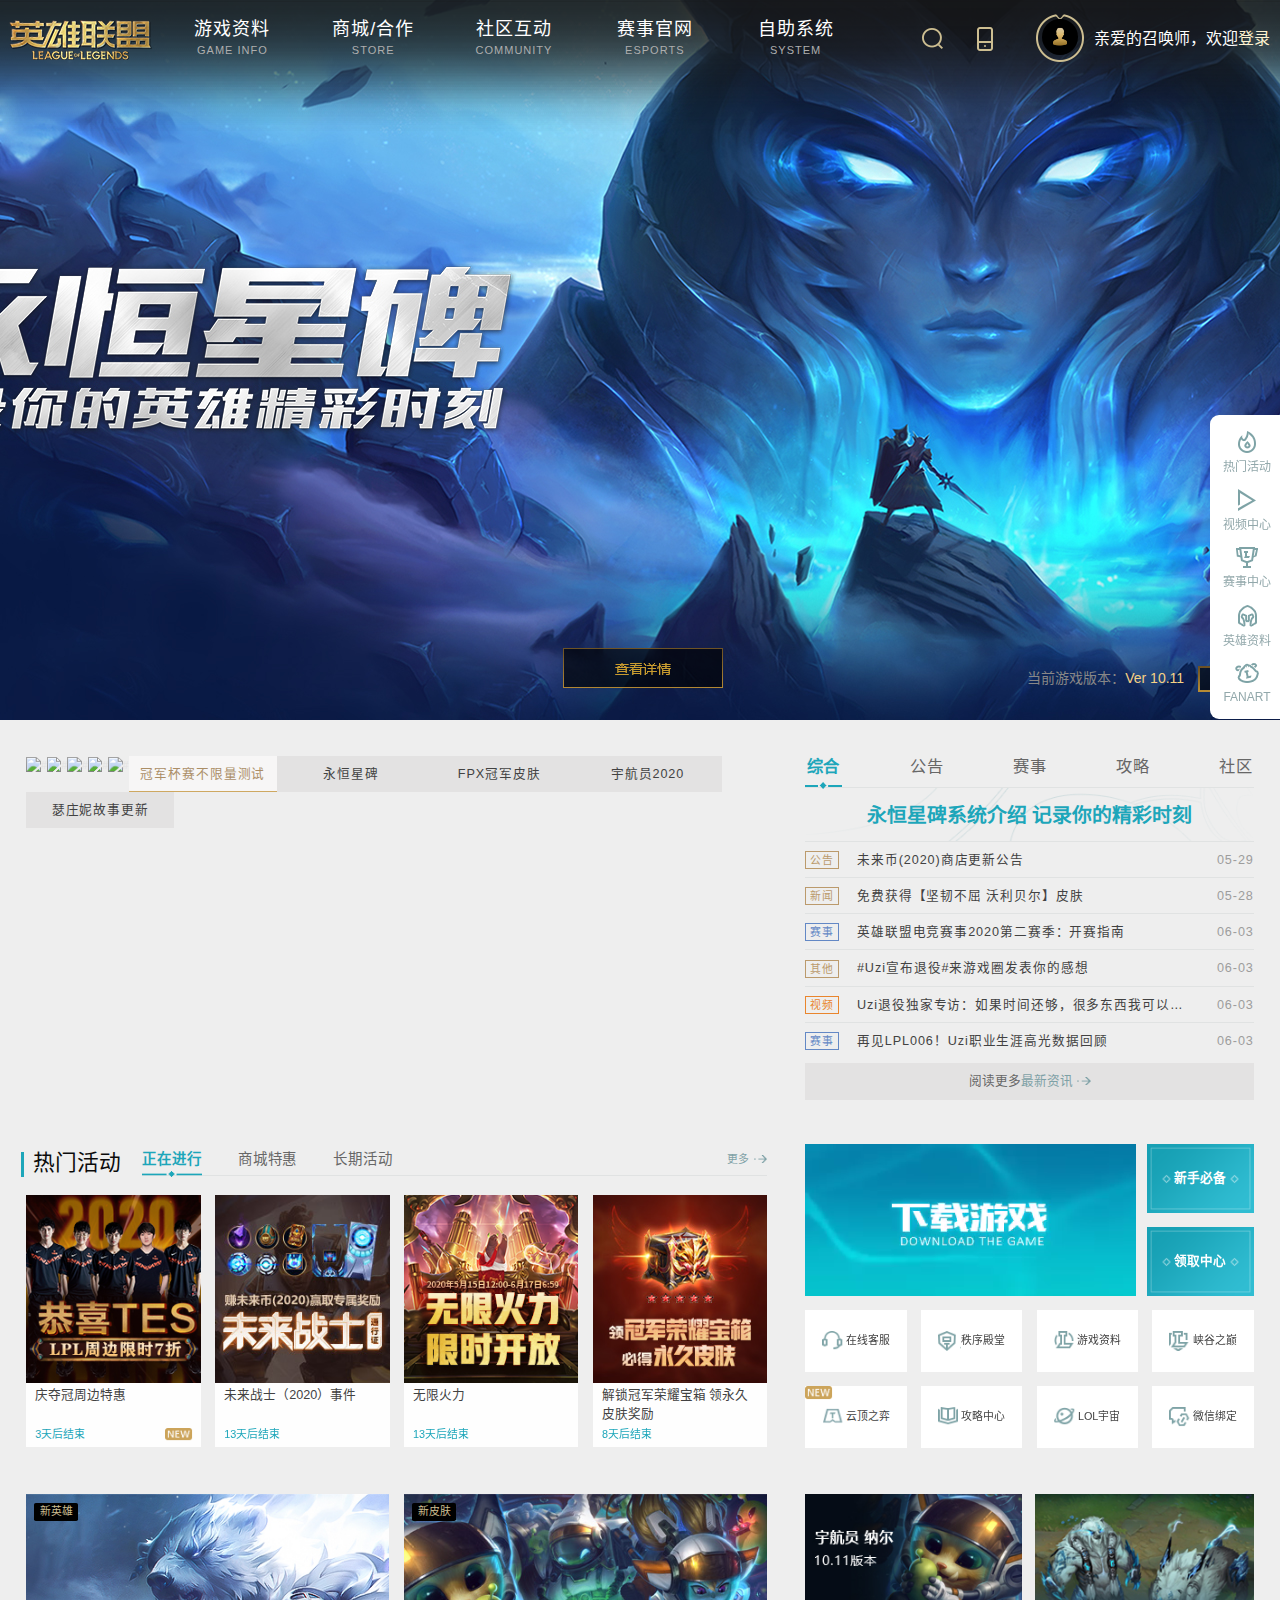
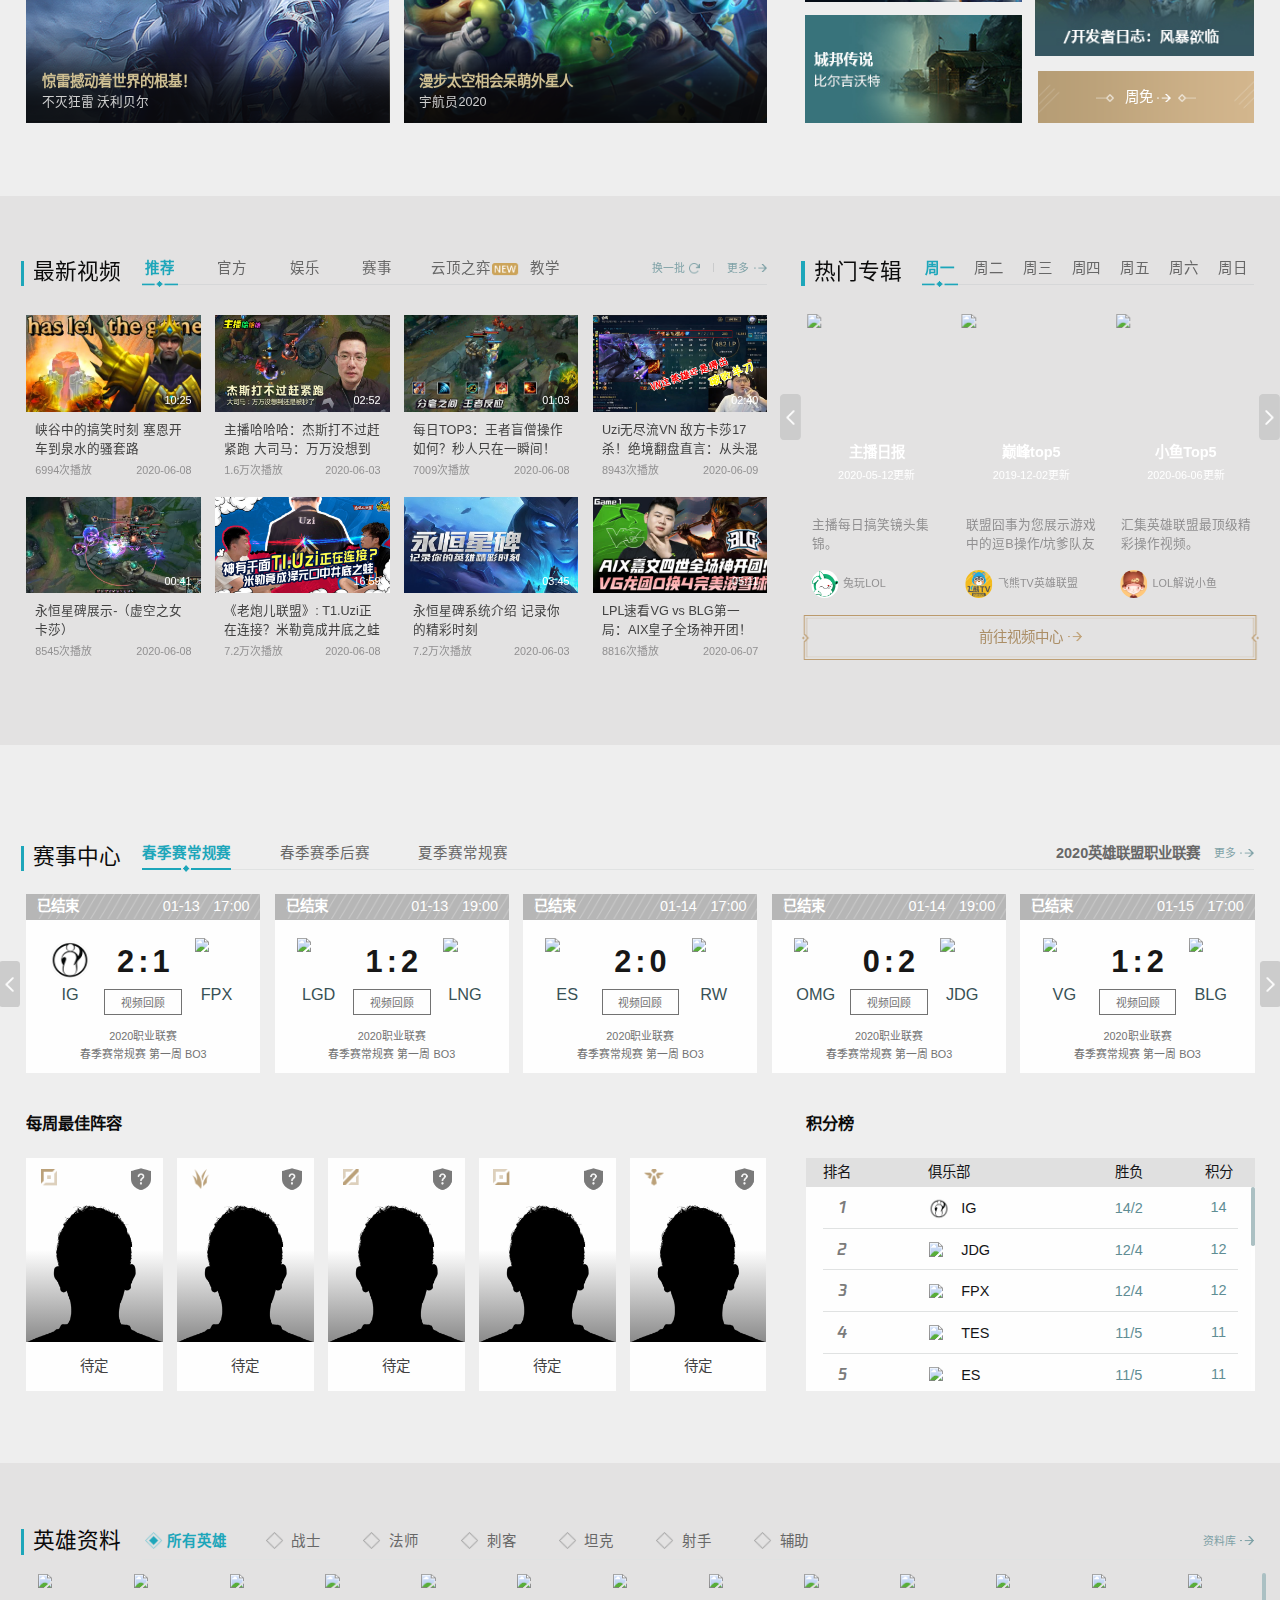
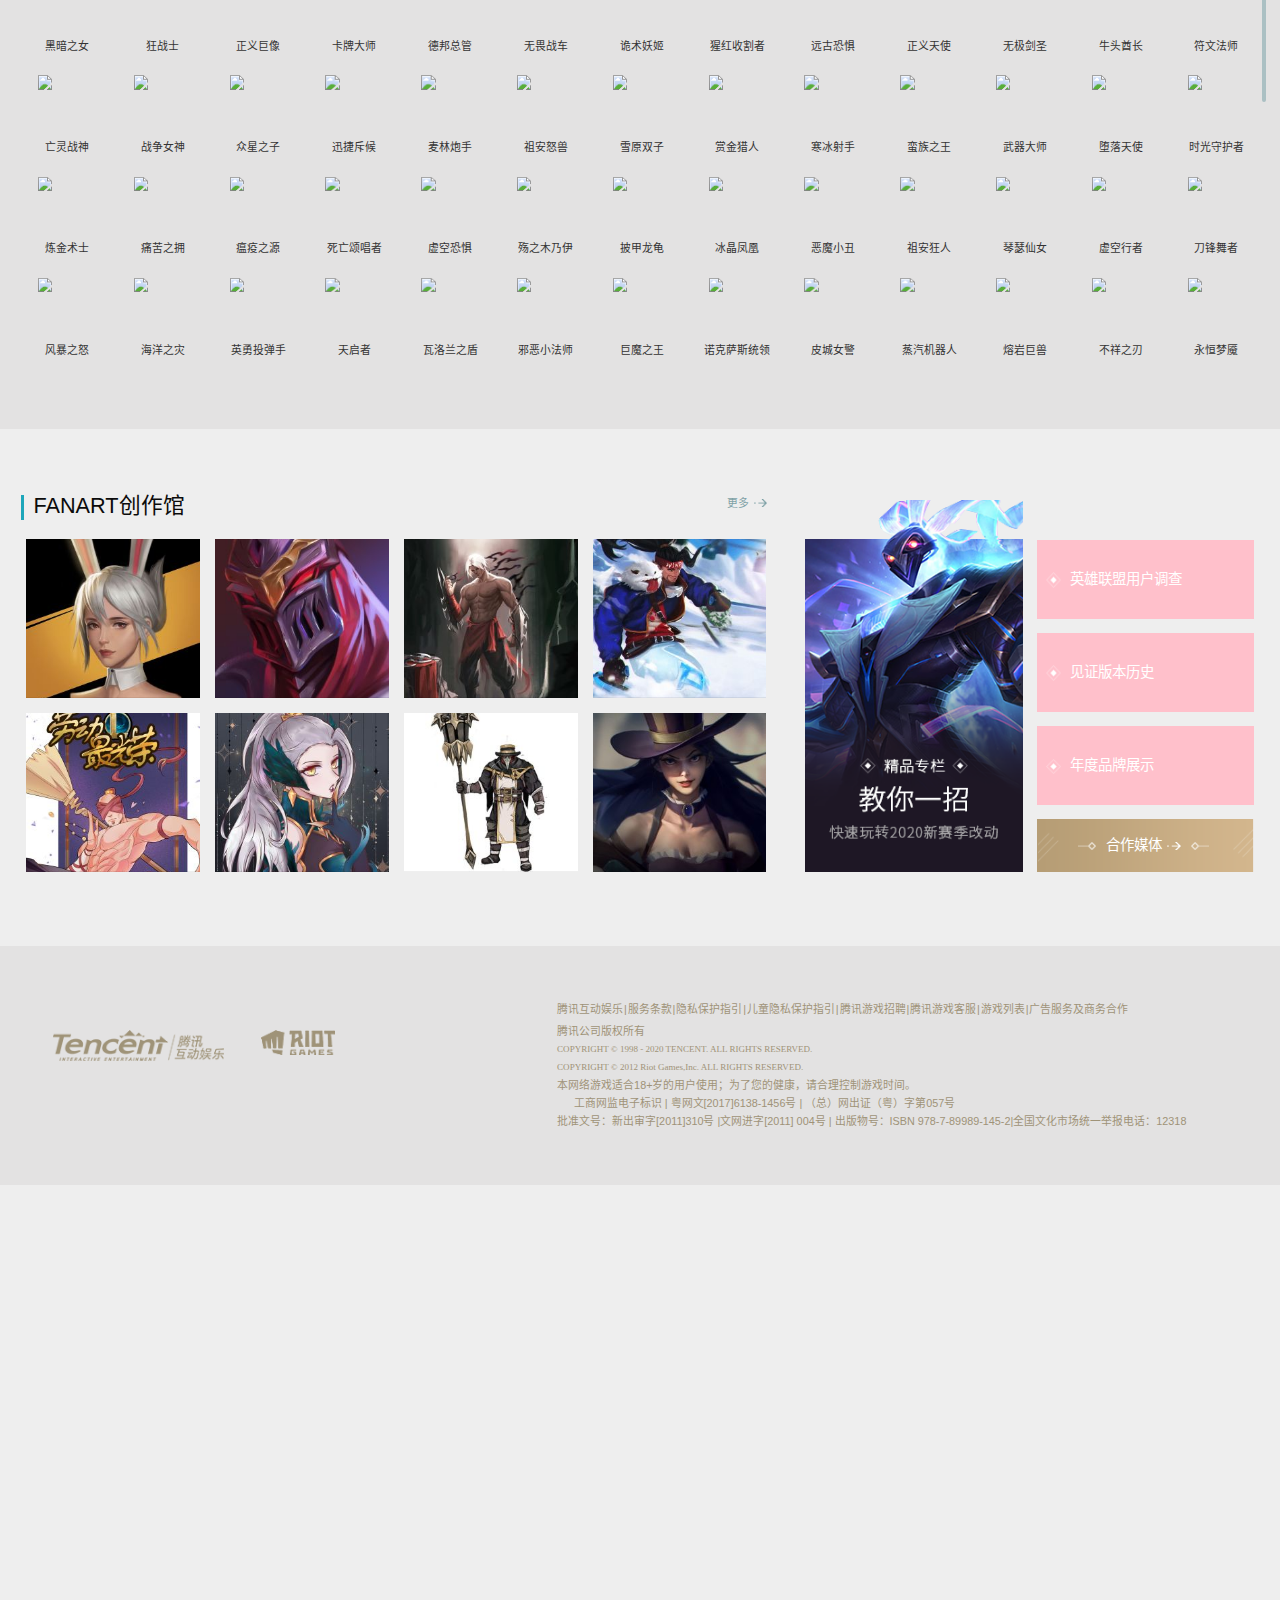
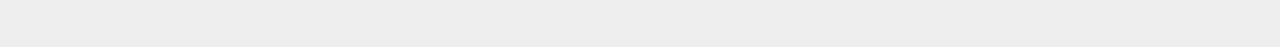
==== commit f3350a45: "新增活动页" ====
--- a/index.html
+++ b/index.html
@@ -9,7 +9,7 @@
     <link rel="stylesheet" href="css/common.css">
     <link rel="stylesheet" href="css/index.css">
     <link rel="stylesheet" href="css/idangerous.swiper.scrollbar.css">
-    <title>英雄联盟</title>
+    <title>英雄联盟官方网站-腾讯游戏</title>
 </head>
 
 <body>
@@ -140,7 +140,7 @@
                         </a>
                     </li>
                     <li>
-                        <a href="../李啸-LOL周边/周边.html">
+                        <a href="javascript:;">
                             <span>周边商城</span>
                         </a>
                     </li>
@@ -10168,58 +10168,58 @@
                 </div>
             </section>
         </div>
+        <footer>
+            <div class="footer_inner">
+                <div class="foot_left fl">
+                    <a href="javascript:;" class="logo_left"></a>
+                    <a class="logo_right"></a>
+                </div>
+                <div class="foot_right fl">
+                    <ul>
+                        <li class="link">
+                            <a href="javascript:;">腾讯互动娱乐</a>
+                            <span>|</span>
+                            <a href="javascript:;">服务条款</a>
+                            <span>|</span>
+                            <a href="javascript:;">隐私保护指引</a>
+                            <span>|</span>
+                            <a href="javascript:;">儿童隐私保护指引</a>
+                            <span>|</span>
+                            <a href="javascript:;">腾讯游戏招聘</a>
+                            <span>|</span>
+                            <a href="javascript:;">腾讯游戏客服</a>
+                            <span>|</span>
+                            <a href="javascript:;">游戏列表</a>
+                            <span>|</span>
+                            <a href="javascript:;">广告服务及商务合作</a>
+                        <li>
+                            <a href="javascript:;">腾讯公司版权所有</a>
+                        </li>
+                        <li class="copyright">
+                            COPYRIGHT © 1998 - 2020 TENCENT. ALL RIGHTS RESERVED.
+                        </li>
+                        <li class="copyright">
+                            COPYRIGHT © 2012 Riot Games,Inc. ALL RIGHTS RESERVED.
+                        </li>
+                        <li>
+                            本网络游戏适合18+岁的用户使用；为了您的健康，请合理控制游戏时间。
+                        </li>
+                        <li>
+                            <img class="gswj_img" src="images/gswj.png"></img>
+                            <a href="javascript:;">工商网监电子标识</a>
+                            <span>|</span>
+                            <a href="javascript:;">粤网文[2017]6138-1456号</a>
+                            <span>|</span>
+                            <a href="javascript:;">（总）网出证（粤）字第057号</a>
+                        </li>
+                        <li>
+                            批准文号：新出审字[2011]310号 |文网进字[2011] 004号 | 出版物号：ISBN 978-7-89989-145-2|全国文化市场统一举报电话：12318
+                        </li>
+                    </ul>
+                </div>
+            </div>
+        </footer>
     </main>
-    <footer>
-        <div class="footer_inner">
-            <div class="foot_left fl">
-                <a href="javascript:;" class="logo_left"></a>
-                <a class="logo_right"></a>
-            </div>
-            <div class="foot_right fl">
-                <ul>
-                    <li class="link">
-                        <a href="javascript:;">腾讯互动娱乐</a>
-                        <span>|</span>
-                        <a href="javascript:;">服务条款</a>
-                        <span>|</span>
-                        <a href="javascript:;">隐私保护指引</a>
-                        <span>|</span>
-                        <a href="javascript:;">儿童隐私保护指引</a>
-                        <span>|</span>
-                        <a href="javascript:;">腾讯游戏招聘</a>
-                        <span>|</span>
-                        <a href="javascript:;">腾讯游戏客服</a>
-                        <span>|</span>
-                        <a href="javascript:;">游戏列表</a>
-                        <span>|</span>
-                        <a href="javascript:;">广告服务及商务合作</a>
-                    <li>
-                        <a href="javascript:;">腾讯公司版权所有</a>
-                    </li>
-                    <li class="copyright">
-                        COPYRIGHT © 1998 - 2020 TENCENT. ALL RIGHTS RESERVED.
-                    </li>
-                    <li class="copyright">
-                        COPYRIGHT © 2012 Riot Games,Inc. ALL RIGHTS RESERVED.
-                    </li>
-                    <li>
-                        本网络游戏适合18+岁的用户使用；为了您的健康，请合理控制游戏时间。
-                    </li>
-                    <li>
-                        <img class="gswj_img" src="images/gswj.png"></img>
-                        <a href="javascript:;">工商网监电子标识</a>
-                        <span>|</span>
-                        <a href="javascript:;">粤网文[2017]6138-1456号</a>
-                        <span>|</span>
-                        <a href="javascript:;">（总）网出证（粤）字第057号</a>
-                    </li>
-                    <li>
-                        批准文号：新出审字[2011]310号 |文网进字[2011] 004号 | 出版物号：ISBN 978-7-89989-145-2|全国文化市场统一举报电话：12318
-                    </li>
-                </ul>
-            </div>
-        </div>
-    </footer>
     <div class="rightnav_bar">
         <ul>
             <li class="hotact_nav" onclick="toScroll(800)">
--- a/css/common.css
+++ b/css/common.css
@@ -8,16 +8,6 @@
     width: 167px;
     height: 60px;
     margin-top: 10px;
-}
-
-header.big {
-    height: 720px;
-    background: url("../images/header_big_bg.jpg") no-repeat center;
-}
-
-header.small {
-    height: 360px;
-    background: url("../images/header_small_bg.jpg") no-repeat center;
 }
 
 header .head_nav {
--- a/css/index.css
+++ b/css/index.css
@@ -1,5 +1,17 @@
+header.big {
+    height: 720px;
+    background: url("../images/header_big_bg.jpg") no-repeat center;
+}
+
+header.small {
+    height: 360px;
+    background: url("../images/header_small_bg.jpg") no-repeat center;
+}
+
 main {
-    /* overflow: hidden; */
+    width: 100%;
+    margin: 0 auto;
+    overflow: hidden;
 }
 
 .top_wrap_bg {
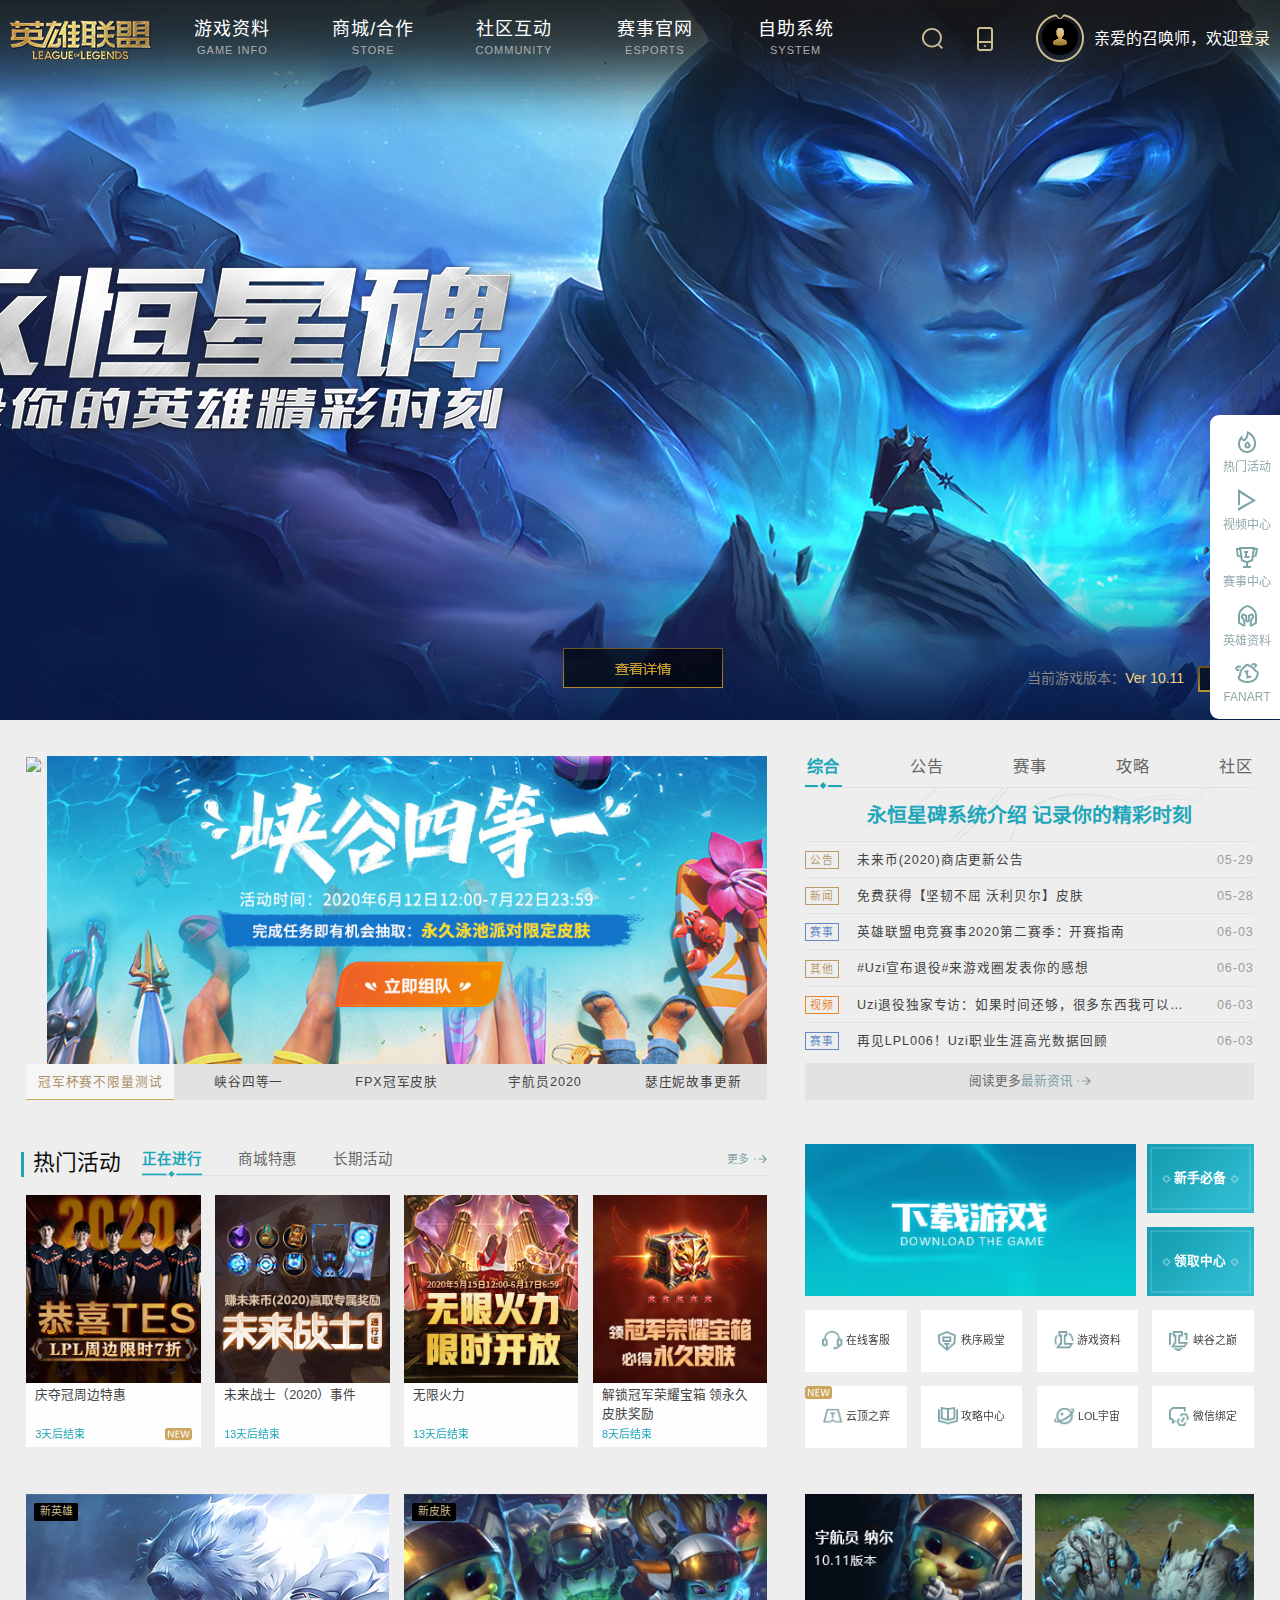
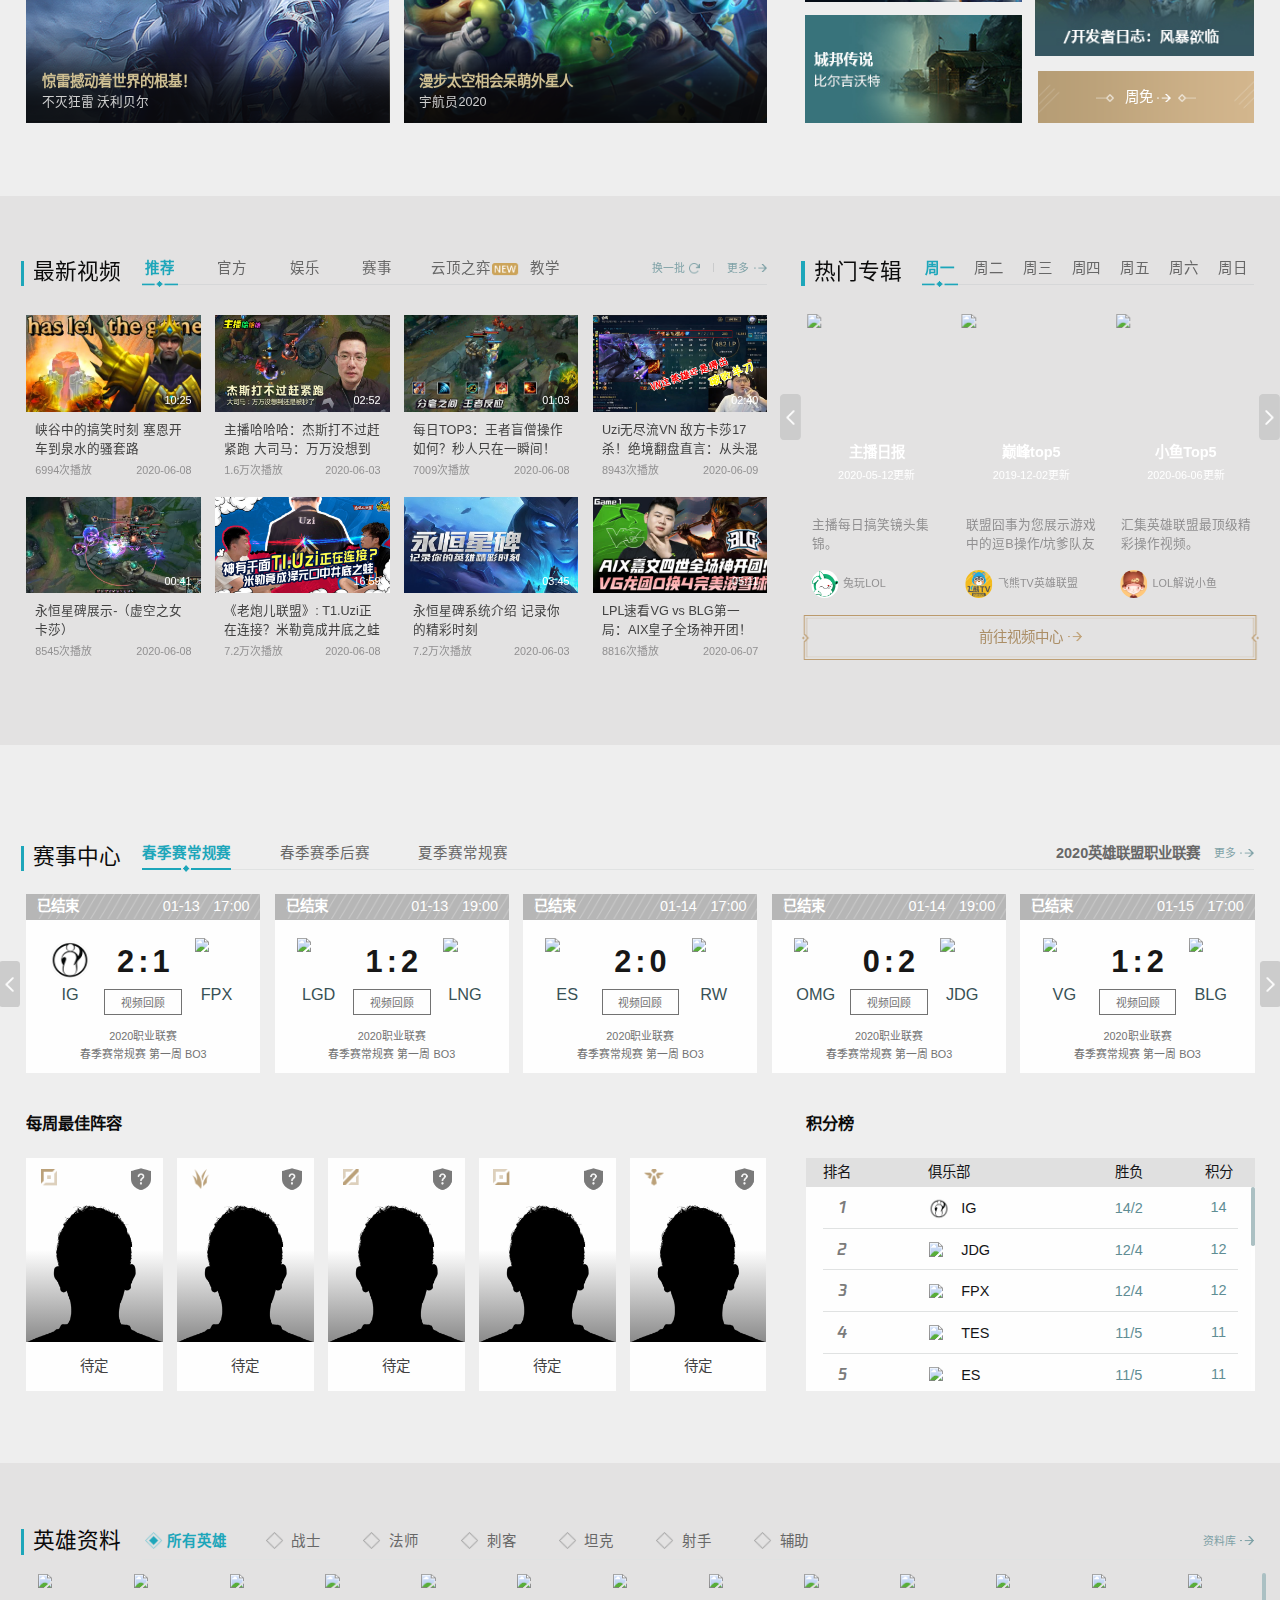
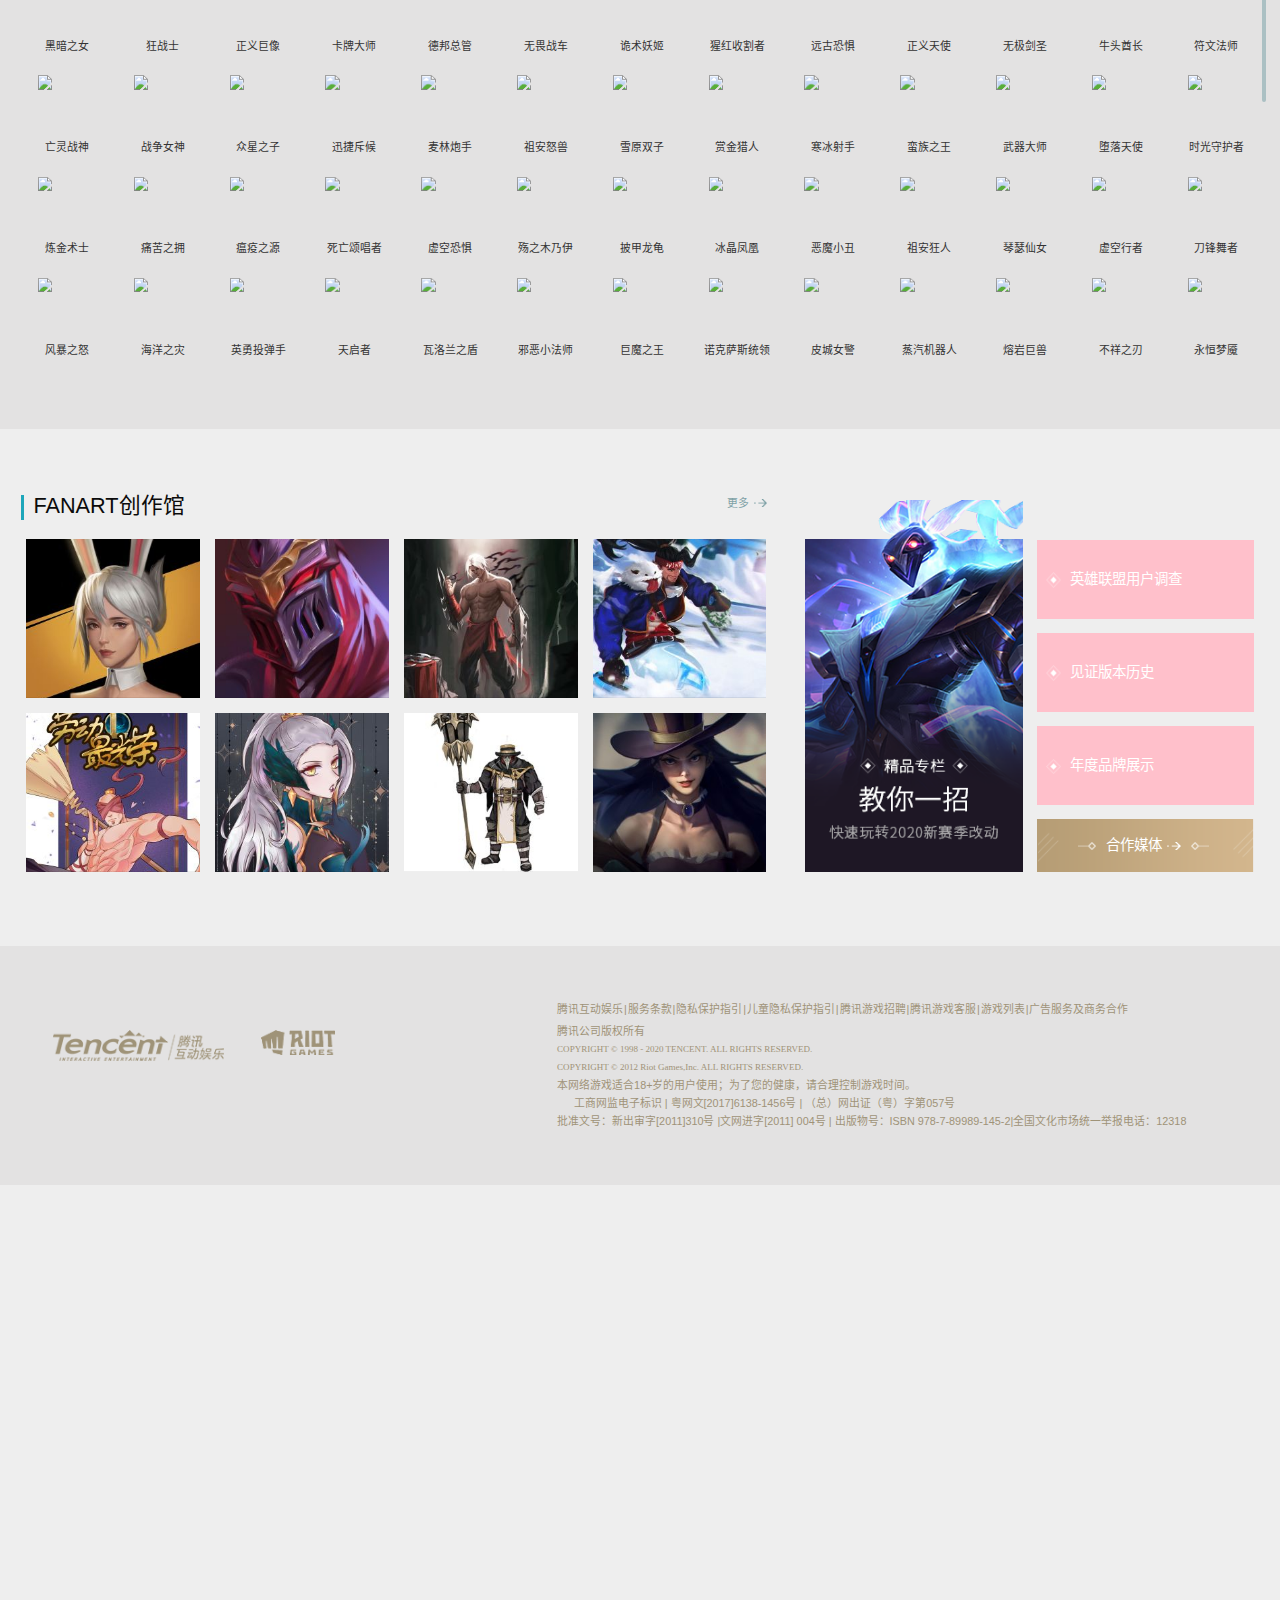
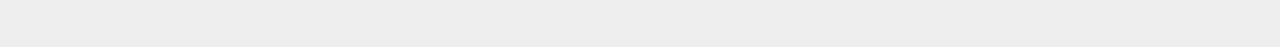
==== commit 9572fc0b: "新增效果图" ====
--- a/index.html
+++ b/index.html
@@ -332,7 +332,7 @@
                     <ul class="promo_nav">
                         <li class="item selected" onmouseover="setPromoIndex(0)" onmouseout="startRotate()">冠军杯赛不限量测试
                         </li>
-                        <li class="item" onmouseover="setPromoIndex(1)" onmouseout="startRotate()">永恒星碑</li>
+                        <li class="item" onmouseover="setPromoIndex(1)" onmouseout="startRotate()">峡谷四等一</li>
                         <li class="item" onmouseover="setPromoIndex(2)" onmouseout="startRotate()">FPX冠军皮肤</li>
                         <li class="item" onmouseover="setPromoIndex(3)" onmouseout="startRotate()">宇航员2020</li>
                         <li class="item" onmouseover="setPromoIndex(4)" onmouseout="startRotate()">瑟庄妮故事更新</li>
